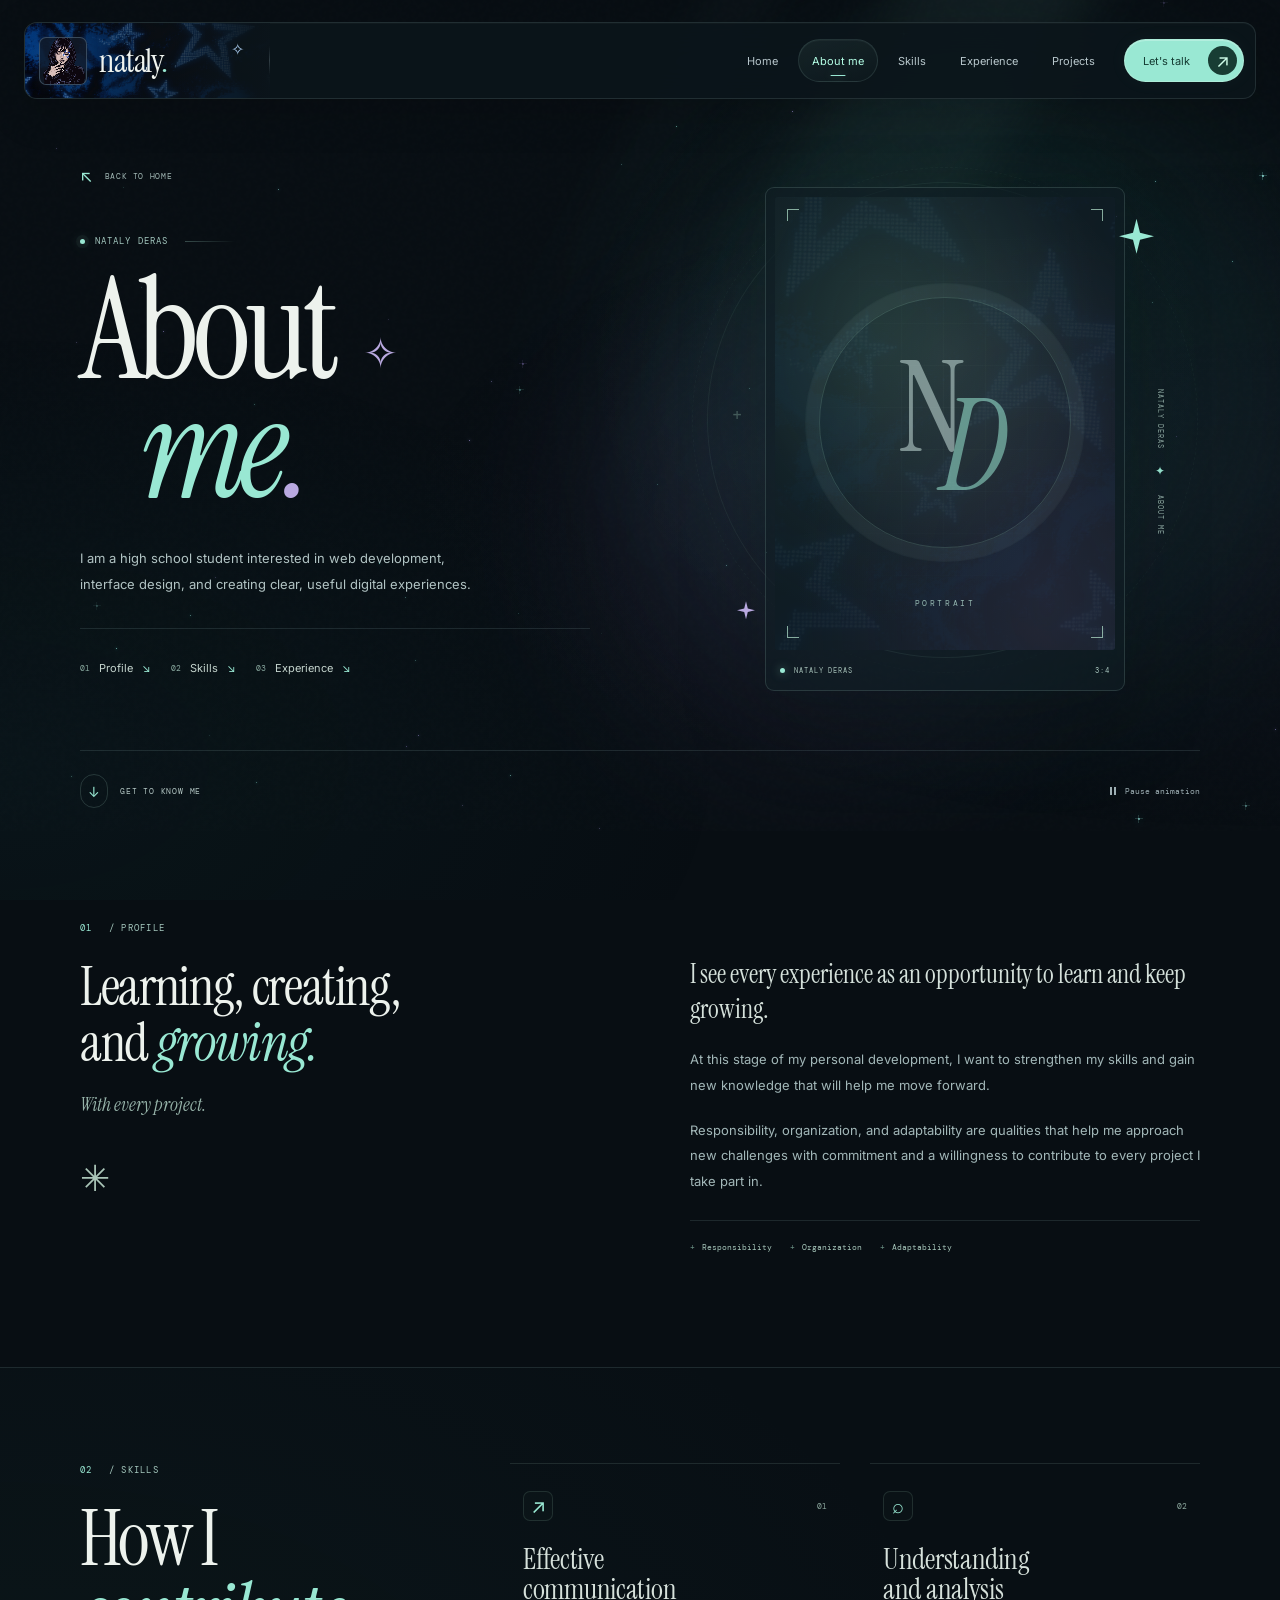
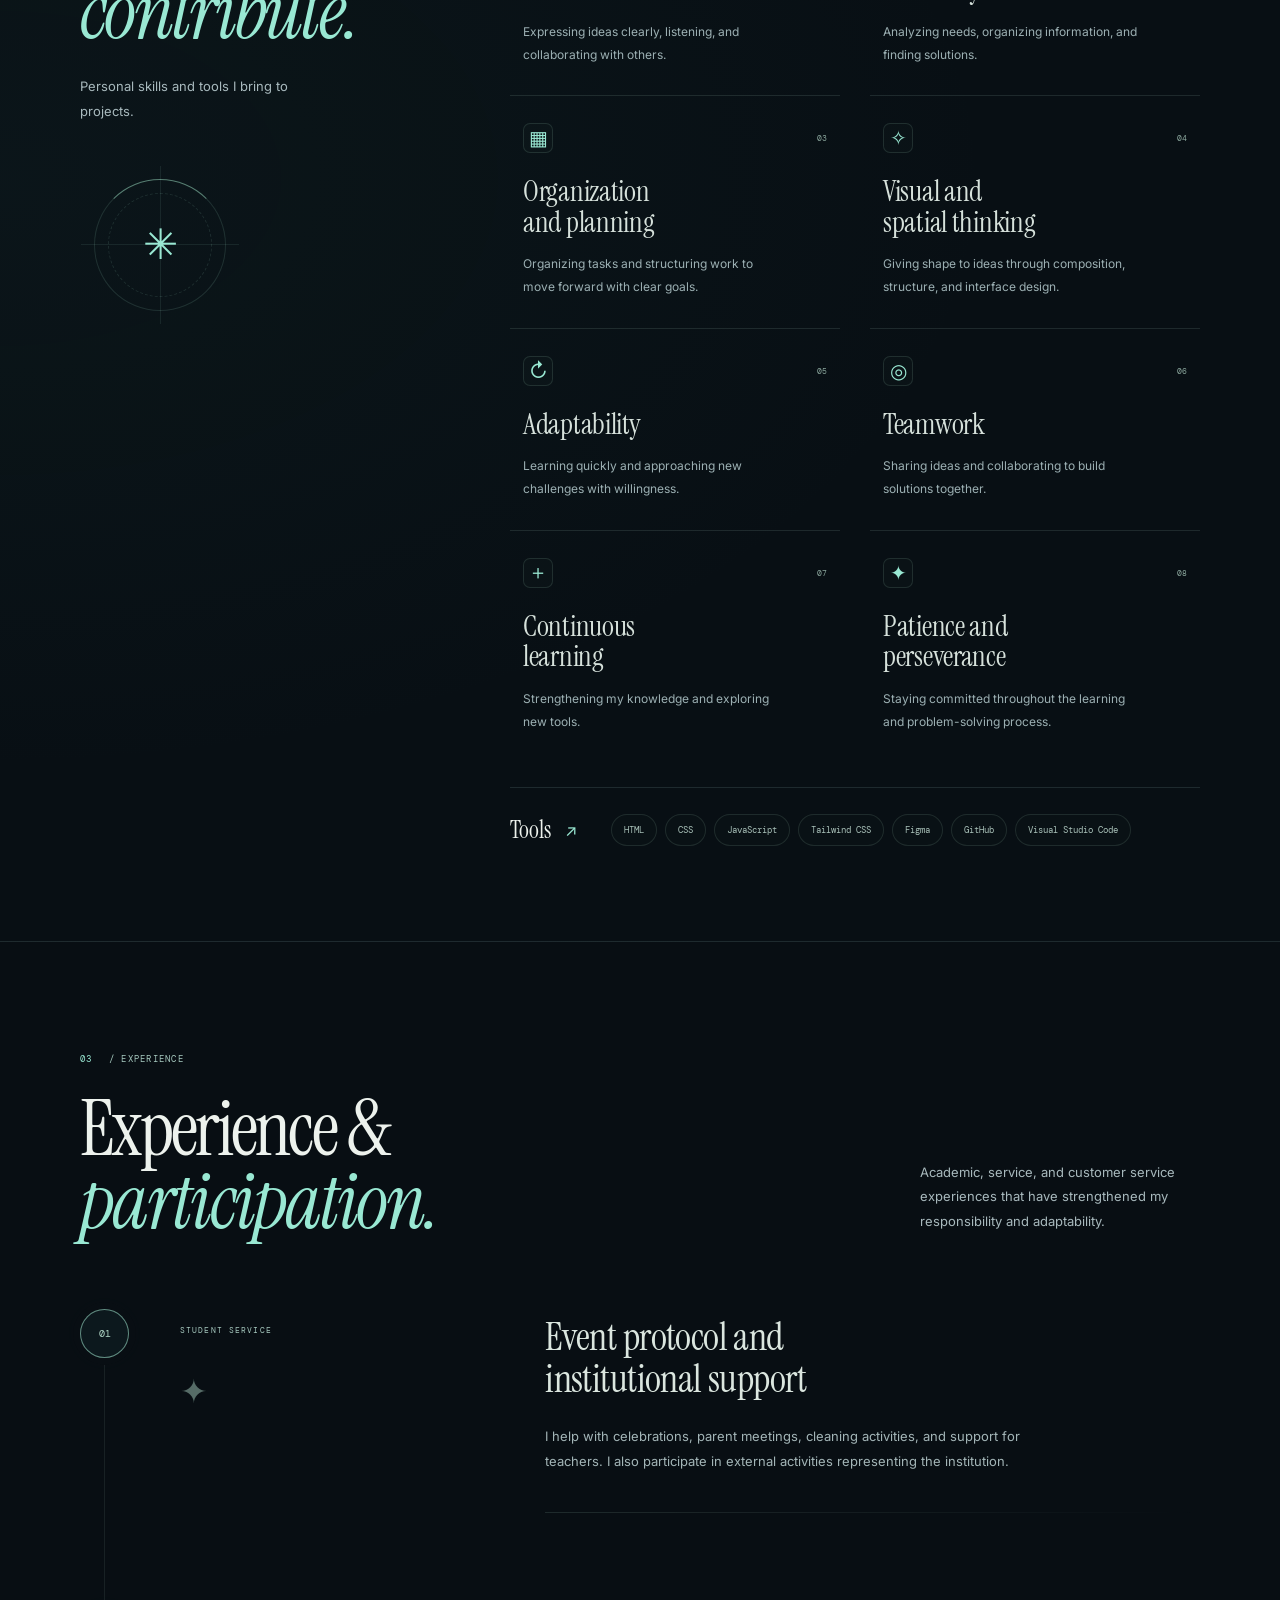
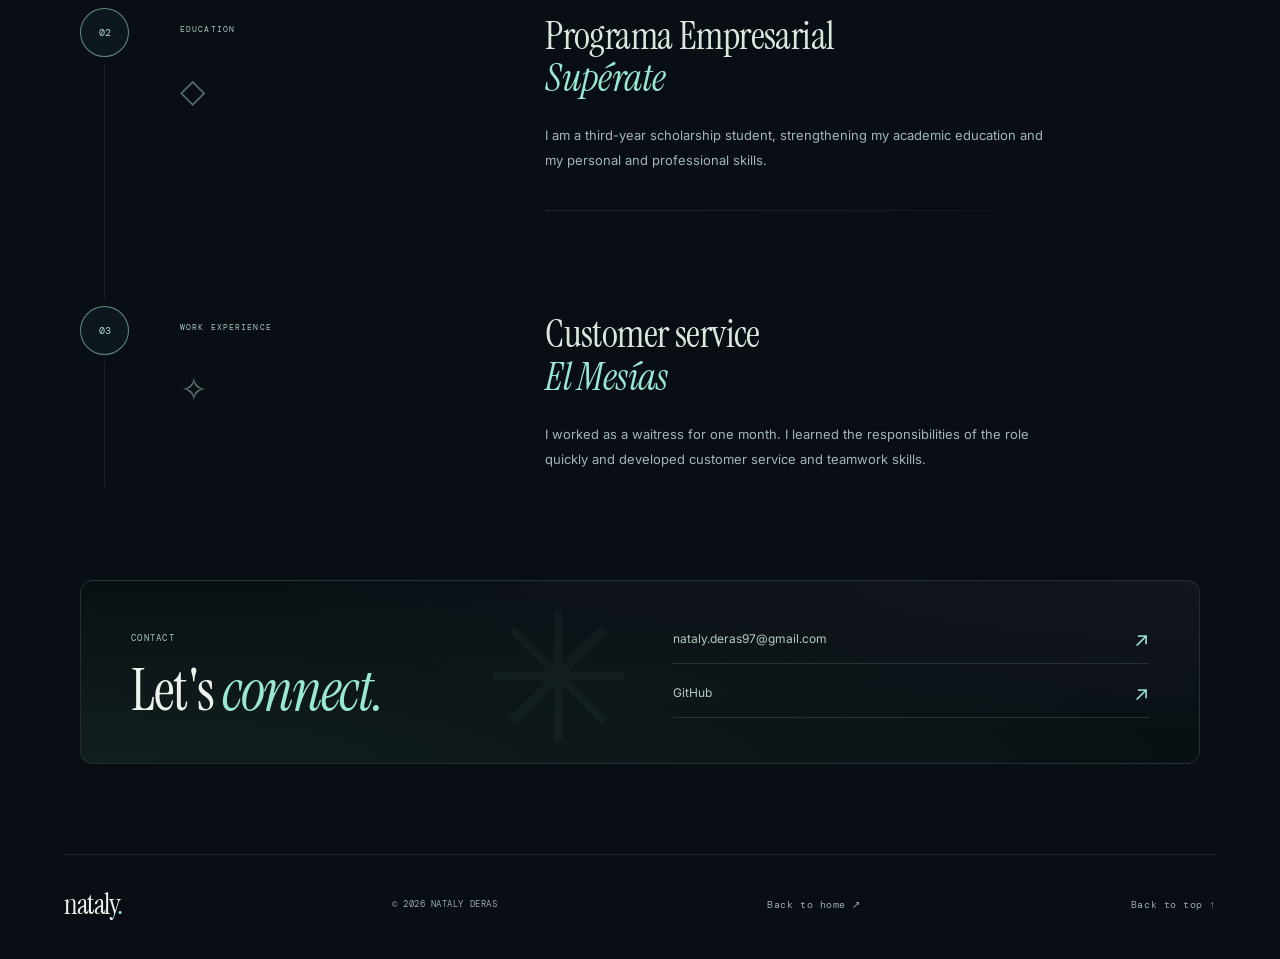
==== about.html @ 721f2214 "Actualizacion" ====
<!DOCTYPE html>
<html lang="en">
<head>
    <meta charset="UTF-8">
    <meta name="viewport" content="width=device-width, initial-scale=1.0">
    <meta name="description" content="About Nataly Deras: a high school student interested in web development and interface design. Personal skills, tools, experience and participation.">
    <meta name="theme-color" content="#080e13">
    <title>About me — Nataly Deras</title>
    <link rel="icon" href="assets/favicon.svg" type="image/svg+xml">
    <link rel="preconnect" href="https://fonts.googleapis.com">
    <link rel="preconnect" href="https://fonts.gstatic.com" crossorigin>
    <link href="https://fonts.googleapis.com/css2?family=DM+Mono:wght@400;500&family=Instrument+Serif:ital@0;1&family=Inter:wght@400;500;600;700&family=Space+Grotesk:wght@400;500;600&display=swap" rel="stylesheet">
    <link rel="stylesheet" href="style.css">
    <link rel="stylesheet" href="styles/home.css">
    <link rel="stylesheet" href="styles/about.css">
    <script src="scripts/main.js" defer></script>
    <script src="scripts/ambient.js" defer></script>
    <script src="scripts/about.js" defer></script>
</head>
<body class="about-page">
    <a class="skip-link" href="#main-content">Skip to content</a>
    <div class="site-background" aria-hidden="true"><div class="background-halo"></div></div>

    <header class="navbar">
        <nav class="nav-inner" aria-label="Main navigation">
            <a href="portafolio_nataly_mejorado.html#home" class="logo" aria-label="Nataly Deras, home">
                <span class="logo-portrait"><img src="assets/navbar.png" alt="" width="52" height="52"></span>
                <span class="logo-type">nataly<span class="logo-period">.</span></span>
                <span class="brand-spark" aria-hidden="true">✧</span>
            </a>
            <button class="menu-toggle" type="button" aria-expanded="false" aria-controls="navigation-links" aria-label="Open menu"><span></span><span></span></button>
            <div class="nav-links" id="navigation-links">
                <a href="portafolio_nataly_mejorado.html#home">Home</a>
                <a href="#about" aria-current="location">About me</a>
                <a href="#skills">Skills</a>
                <a href="#experience">Experience</a>
                <a href="portafolio_nataly_mejorado.html#projects">Projects</a>
                <a href="portafolio_nataly_mejorado.html#contact" class="nav-contact">Let's talk <span aria-hidden="true">↗</span></a>
            </div>
        </nav>
        <span class="nav-progress" aria-hidden="true"></span>
    </header>

    <main id="main-content">
        <section id="about" class="about-opening" aria-labelledby="about-title">
            <div class="hero about-hero">
                <div class="hero-atmosphere" aria-hidden="true">
                    <div class="hero-aura aura-teal"></div><div class="hero-aura aura-violet"></div>
                    <div class="light-beam beam-one"></div><div class="light-beam beam-two"></div>
                    <div class="cursor-light"></div><canvas class="ambient-canvas"></canvas>
                </div>
                <div class="about-hero-layout">
                    <div class="about-intro">
                        <a class="home-return" href="portafolio_nataly_mejorado.html#home"><span aria-hidden="true">↖</span> BACK TO HOME</a>
                        <div class="eyebrow"><span class="status-dot" aria-hidden="true"></span> NATALY DERAS <span class="eyebrow-line" aria-hidden="true"></span></div>
                        <h1 id="about-title" class="about-title">About <em>me<span>.</span></em></h1>
                        <p class="about-lead">I am a high school student interested in web development, interface design, and creating clear, useful digital experiences.</p>
                        <nav class="chapter-links" aria-label="Explore this page">
                            <a href="#profile"><span>01</span> Profile <span aria-hidden="true">↘</span></a>
                            <a href="#skills"><span>02</span> Skills <span aria-hidden="true">↘</span></a>
                            <a href="#experience"><span>03</span> Experience <span aria-hidden="true">↘</span></a>
                        </nav>
                    </div>

                    <div class="portrait-composition">
                        <div class="portrait-orbit-ring" aria-hidden="true"></div>
                        <span class="portrait-spark portrait-spark-one" aria-hidden="true"></span>
                        <span class="portrait-spark portrait-spark-two" aria-hidden="true"></span>
                        <span class="portrait-side-note" aria-hidden="true">NATALY DERAS <span>✦</span> ABOUT ME</span>
                        <figure class="about-photo">
                            <div class="portrait-media">
                                <!-- Replace .portrait-placeholder with an img.about-portrait-photo
                                     when Nataly's own 3:4 portrait is available. -->
                                <div class="portrait-placeholder" role="img" aria-label="Space reserved for a portrait of Nataly, in a 3 by 4 aspect ratio">
                                    <div class="portrait-grid" aria-hidden="true"></div>
                                    <div class="portrait-aureole" aria-hidden="true"></div>
                                    <span class="portrait-monogram" aria-hidden="true">N<em>D</em></span>
                                    <span class="portrait-placeholder-label">PORTRAIT</span>
                                </div>
                                <span class="photo-corner corner-tl" aria-hidden="true"></span><span class="photo-corner corner-tr" aria-hidden="true"></span>
                                <span class="photo-corner corner-bl" aria-hidden="true"></span><span class="photo-corner corner-br" aria-hidden="true"></span>
                            </div>
                            <figcaption><span class="status-dot" aria-hidden="true"></span> NATALY DERAS <span class="photo-ratio">3:4</span></figcaption>
                        </figure>
                        <span class="portrait-small-cross" aria-hidden="true">+</span>
                    </div>
                </div>
                <div class="about-hero-bottom">
                    <a href="#profile" class="scroll-cue"><span class="scroll-icon" aria-hidden="true">↓</span> GET TO KNOW ME</a>
                    <button class="motion-toggle" type="button" aria-pressed="false"><span class="motion-icon" aria-hidden="true"></span><span class="motion-label">Pause animation</span></button>
                </div>
            </div>

            <div class="about-story content-width" id="profile">
                <div class="story-heading" data-reveal>
                    <p class="chapter-label"><span>01</span> / PROFILE</p>
                    <h2>Learning, creating,<br>and <em>growing.</em></h2>
                    <p class="story-subtitle">With every project.</p>
                    <span class="story-star" aria-hidden="true">✳</span>
                </div>
                <div class="story-body" data-reveal>
                    <p class="story-opening">I see every experience as an opportunity to learn and keep growing.</p>
                    <p>At this stage of my personal development, I want to strengthen my skills and gain new knowledge that will help me move forward.</p>
                    <p>Responsibility, organization, and adaptability are qualities that help me approach new challenges with commitment and a willingness to contribute to every project I take part in.</p>
                    <div class="profile-values" aria-label="Personal qualities"><span>Responsibility</span><span>Organization</span><span>Adaptability</span></div>
                </div>
            </div>
        </section>

        <section id="skills" class="about-skills" aria-labelledby="skills-title">
            <div class="skills-layout content-width">
                <div class="skills-heading" data-reveal>
                    <p class="chapter-label"><span>02</span> / SKILLS</p>
                    <h2 id="skills-title" class="chapter-title">How I<br><em>contribute.</em></h2>
                    <p class="chapter-description">Personal skills and tools I bring to projects.</p>
                    <div class="skills-compass" aria-hidden="true"><span></span><i></i><b>✳</b></div>
                </div>
                <div class="skills-ledger">
                    <div class="skills-list">
                        <article class="skill-entry" data-reveal>
                            <div class="skill-entry-top"><span class="skill-symbol" aria-hidden="true">↗</span><span class="skill-index">01</span></div>
                            <h3>Effective<br>communication</h3>
                            <p>Expressing ideas clearly, listening, and collaborating with others.</p>
                        </article>
                        <article class="skill-entry" data-reveal>
                            <div class="skill-entry-top"><span class="skill-symbol" aria-hidden="true">⌕</span><span class="skill-index">02</span></div>
                            <h3>Understanding<br>and analysis</h3>
                            <p>Analyzing needs, organizing information, and finding solutions.</p>
                        </article>
                        <article class="skill-entry" data-reveal>
                            <div class="skill-entry-top"><span class="skill-symbol" aria-hidden="true">▦</span><span class="skill-index">03</span></div>
                            <h3>Organization<br>and planning</h3>
                            <p>Organizing tasks and structuring work to move forward with clear goals.</p>
                        </article>
                        <article class="skill-entry" data-reveal>
                            <div class="skill-entry-top"><span class="skill-symbol" aria-hidden="true">✧</span><span class="skill-index">04</span></div>
                            <h3>Visual and<br>spatial thinking</h3>
                            <p>Giving shape to ideas through composition, structure, and interface design.</p>
                        </article>
                        <article class="skill-entry" data-reveal>
                            <div class="skill-entry-top"><span class="skill-symbol" aria-hidden="true">↻</span><span class="skill-index">05</span></div>
                            <h3>Adaptability</h3>
                            <p>Learning quickly and approaching new challenges with willingness.</p>
                        </article>
                        <article class="skill-entry" data-reveal>
                            <div class="skill-entry-top"><span class="skill-symbol" aria-hidden="true">◎</span><span class="skill-index">06</span></div>
                            <h3>Teamwork</h3>
                            <p>Sharing ideas and collaborating to build solutions together.</p>
                        </article>
                        <article class="skill-entry" data-reveal>
                            <div class="skill-entry-top"><span class="skill-symbol" aria-hidden="true">＋</span><span class="skill-index">07</span></div>
                            <h3>Continuous<br>learning</h3>
                            <p>Strengthening my knowledge and exploring new tools.</p>
                        </article>
                        <article class="skill-entry" data-reveal>
                            <div class="skill-entry-top"><span class="skill-symbol" aria-hidden="true">✦</span><span class="skill-index">08</span></div>
                            <h3>Patience and<br>perseverance</h3>
                            <p>Staying committed throughout the learning and problem-solving process.</p>
                        </article>
                    </div>
                    <div class="about-toolkit" data-reveal>
                        <h3>Tools <span aria-hidden="true">↗</span></h3>
                        <ul aria-label="Tools and technologies"><li>HTML</li><li>CSS</li><li>JavaScript</li><li>Tailwind CSS</li><li>Figma</li><li>GitHub</li><li>Visual Studio Code</li></ul>
                    </div>
                </div>
            </div>
        </section>

        <section id="experience" class="about-experience content-width" aria-labelledby="experience-title">
            <div class="experience-heading" data-reveal>
                <div><p class="chapter-label"><span>03</span> / EXPERIENCE</p><h2 id="experience-title" class="chapter-title">Experience &<br><em>participation.</em></h2></div>
                <p class="chapter-description">Academic, service, and customer service experiences that have strengthened my responsibility and adaptability.</p>
            </div>
            <div class="experience-journey">
                <span class="journey-line" aria-hidden="true"><span></span></span>
                <article class="experience-entry" data-reveal>
                    <span class="experience-node" aria-hidden="true">01</span>
                    <div class="experience-category"><span class="chapter-label">STUDENT SERVICE</span><span class="experience-symbol" aria-hidden="true">✦</span></div>
                    <div class="experience-copy"><h3>Event protocol and<br>institutional support</h3><p>I help with celebrations, parent meetings, cleaning activities, and support for teachers. I also participate in external activities representing the institution.</p></div>
                </article>
                <article class="experience-entry" data-reveal>
                    <span class="experience-node" aria-hidden="true">02</span>
                    <div class="experience-category"><span class="chapter-label">EDUCATION</span><span class="experience-symbol" aria-hidden="true">◇</span></div>
                    <div class="experience-copy"><h3>Programa Empresarial<br><em>Supérate</em></h3><p>I am a third-year scholarship student, strengthening my academic education and my personal and professional skills.</p></div>
                </article>
                <article class="experience-entry" data-reveal>
                    <span class="experience-node" aria-hidden="true">03</span>
                    <div class="experience-category"><span class="chapter-label">WORK EXPERIENCE</span><span class="experience-symbol" aria-hidden="true">✧</span></div>
                    <div class="experience-copy"><h3>Customer service<br><em>El Mesías</em></h3><p>I worked as a waitress for one month. I learned the responsibilities of the role quickly and developed customer service and teamwork skills.</p></div>
                </article>
            </div>
        </section>

        <div class="about-closing content-width" data-reveal>
            <div><span class="chapter-label">CONTACT</span><h2>Let's <em>connect.</em></h2></div>
            <div class="about-closing-links"><a href="mailto:nataly.deras97@gmail.com">nataly.deras97@gmail.com <span aria-hidden="true">↗</span></a><a href="https://github.com/Cnatalyderas" target="_blank" rel="noopener noreferrer">GitHub <span aria-hidden="true">↗</span></a></div>
            <span class="closing-star" aria-hidden="true">✳</span>
        </div>
    </main>

    <footer>
        <a href="portafolio_nataly_mejorado.html#home" class="footer-signature">nataly<span>.</span></a>
        <span>© 2026 NATALY DERAS</span><a href="portafolio_nataly_mejorado.html#home" class="back-to-top">Back to home ↗</a><a href="#about" class="back-to-top">Back to top ↑</a>
    </footer>
</body>
</html>
---- style.css ----
/* Base compartida. El inicio y las secciones tienen sus propias hojas de estilo. */
:root {
    color-scheme: dark;
    --ink: #080e13;
    --surface: #0d161d;
    --text: #edf2ed;
    --muted: #9aa9af;
    --aqua: #99e8d3;
    --aqua-bright: #b4ffe6;
    --lavender: #b9a9e0;
    --line: rgba(178, 214, 213, .13);
    --serif: 'Instrument Serif', Georgia, serif;
    --sans: 'Inter', sans-serif;
    --display: 'Space Grotesk', sans-serif;
    --mono: 'DM Mono', monospace;
    --page-width: 1216px;
    --gutter: clamp(22px, 5vw, 80px);
}

*, *::before, *::after { box-sizing: border-box; }
html { scroll-behavior: smooth; scroll-padding-top: 130px; }
body {
    margin: 0;
    background: var(--ink);
    color: var(--text);
    font-family: var(--sans);
    -webkit-font-smoothing: antialiased;
    overflow-x: clip;
}
h1, h2, h3, h4, p { margin: 0; }
a { color: inherit; text-decoration: none; }
button { font: inherit; color: inherit; }
button, a { -webkit-tap-highlight-color: transparent; }
button { cursor: pointer; }
img, svg { display: block; max-width: 100%; }
button, a, canvas { touch-action: manipulation; }
::selection { color: var(--ink); background: var(--aqua); }
:focus-visible { outline: 2px solid var(--aqua-bright); outline-offset: 6px; }
section[id] { scroll-margin-top: 130px; }

.skip-link {
    position: fixed;
    top: 12px;
    left: 20px;
    z-index: 200;
    padding: 14px 20px;
    color: var(--ink);
    background: var(--aqua);
    border-radius: 8px;
    transform: translateY(-160%);
}
.skip-link:focus { transform: translateY(0); }

/* Un fondo tenue acompaña las secciones sin competir con el contenido. */
.site-background { position: fixed; inset: 0; z-index: -1; overflow: hidden; pointer-events: none; }
.background-halo {
    position: absolute;
    inset: 0;
    background: radial-gradient(ellipse at 100% 55%, #2d214722, transparent 48%),
                radial-gradient(ellipse at 0 85%, #1552521a, transparent 40%);
}
.background-coconut { position: absolute; width: 110px; opacity: .055; }
.coconut-bg-left { left: -28px; top: 48%; rotate: -15deg; }
.coconut-bg-right { right: -22px; bottom: 8%; width: 90px; rotate: 15deg; }

.status-dot { width: 5px; height: 5px; flex: 0 0 5px; border-radius: 50%; background: var(--aqua); box-shadow: 0 0 10px #a4ffdc80; }
.button { display: inline-flex; align-items: center; justify-content: center; gap: 24px; min-height: 52px; font-size: 12px; font-weight: 500; }
.button-primary {
    padding: 6px 6px 6px 23px;
    border: 1px solid #a4f4d7;
    border-radius: 7px;
    background: var(--aqua);
    color: #102a29;
    box-shadow: 0 0 28px #79edc50c;
    transition: background .25s, box-shadow .25s;
}
.button-primary:hover { background: #c0f8e7; box-shadow: 0 0 32px #79edc528; }
.button-arrow { width: 37px; height: 37px; display: grid; place-items: center; background: #143d3420; border-radius: 3px; font-size: 22px; transition: background .25s; }
.button-primary:hover .button-arrow { background: #143d3430; }
.button-text { gap: 16px; color: #d3deda; padding: 0 8px; }
.button-text span { font-size: 20px; color: var(--aqua); }
.button-text:hover { color: var(--aqua-bright); }

.reveal { opacity: 0; transition: opacity .65s ease; }
.reveal.is-visible { opacity: 1; }
html[data-motion="paused"] .reveal { opacity: 1; }
html[data-motion="paused"] .hero-content,
html[data-motion="paused"] .hero-visual { animation: none; }
html[data-motion="paused"] *,
html[data-motion="paused"] *::before,
html[data-motion="paused"] *::after { animation-play-state: paused !important; }
html[data-motion="paused"] { scroll-behavior: auto; }

footer {
    width: min(var(--page-width), calc(100% - var(--gutter) * 2));
    margin: 0 auto;
    padding: 30px 0 36px;
    display: flex;
    align-items: center;
    justify-content: space-between;
    gap: 24px;
    border-top: 1px solid var(--line);
    color: var(--muted);
    font: 9px var(--mono);
    letter-spacing: .06em;
}
.footer-signature { color: var(--text); font: 29px var(--serif); letter-spacing: -.05em; }
.footer-signature span { color: var(--aqua); }
.back-to-top { font-size: 10px; padding: 10px 0; }
.back-to-top:hover { color: var(--aqua); }

@media (max-width: 640px) {
    html { scroll-padding-top: 104px; }
    section[id] { scroll-margin-top: 104px; }
    footer { display: grid; grid-template-columns: 1fr 1fr; gap: 18px; }
    footer > :nth-child(even) { text-align: right; }
    footer > span { font-size: 8px; }
}
@media (prefers-reduced-motion: reduce) {
    html { scroll-behavior: auto; }
    .reveal { opacity: 1; }
    *, *::before, *::after { transition-duration: .01ms !important; }
}
---- styles/home.css ----
/* 01. Navbar: la textura se concentra detrás del retrato y la firma. */
.navbar {
    position: fixed;
    top: 22px;
    left: 50%;
    z-index: 100;
    width: min(1280px, calc(100% - 48px));
    transform: translate3d(-50%, 0, 0);
    transform-origin: 50% 0;
    border: 1px solid #b7d9d521;
    border-radius: 13px;
    background: #0c151be8;
    box-shadow: 0 12px 45px #00000028, inset 0 1px 0 #ffffff06;
    backdrop-filter: blur(22px);
    -webkit-backdrop-filter: blur(22px);
    transition: transform .62s cubic-bezier(.22, 1, .36, 1),
                opacity .35s ease, filter .45s ease,
                background .3s, box-shadow .3s;
}
.navbar.is-hidden {
    transform: translate3d(-50%, calc(-100% - 40px), 0) scale(.985);
    opacity: 0;
    filter: blur(4px);
    pointer-events: none;
    transition-timing-function: cubic-bezier(.4, 0, .2, 1), ease, ease, ease, ease;
    transition-duration: .42s, .28s, .35s, .3s, .3s;
}
html[data-motion="paused"] .navbar { transition-duration: .01ms; }
.navbar.is-scrolled { background: #0b141cf5; box-shadow: 0 12px 45px #00000050; }
.nav-inner { display: flex; align-items: center; justify-content: space-between; min-height: 75px; padding: 8px 11px 8px 0; }
.logo {
    position: relative;
    isolation: isolate;
    align-self: stretch;
    display: flex;
    align-items: center;
    flex: 0 0 245px;
    gap: 12px;
    padding: 0 26px 0 14px;
    border-radius: 10px 0 0 10px;
}
.logo::before {
    content: '';
    position: absolute;
    z-index: -1;
    inset: -8px 0;
    border-radius: 12px 0 0 12px;
    background: linear-gradient(90deg, #0d183429, #0c151bfa 99%), url('../assets/background.png') 32% 45% / 340px auto;
    opacity: .8;
}
.logo::after { content: ''; position: absolute; right: 0; height: 29px; width: 1px; background: linear-gradient(transparent, #c8e6f033, transparent); }
.logo-portrait { width: 48px; height: 48px; flex: 0 0 48px; overflow: hidden; border: 1px solid #aacfea45; border-radius: 7px; background: #121c2ac7; box-shadow: 0 0 14px #5b9fff18; }
.logo-portrait img { width: 100%; height: 100%; object-fit: cover; object-position: 50% 16%; transform: scale(1.24); transform-origin: 50% 18%; image-rendering: pixelated; }
.logo-type { color: #f0f4ef; font: 33px/.84 var(--serif); letter-spacing: -.035em; }
.logo-period { color: var(--aqua); }
.brand-spark { margin-left: auto; align-self: flex-start; padding-top: 8px; color: #a8c9ed; font-size: 16px; }
.nav-links { display: flex; align-items: center; gap: 6px; padding-left: 18px; }
.nav-links > a {
    position: relative;
    display: flex;
    align-items: center;
    justify-content: center;
    min-height: 43px;
    padding: 0 13px;
    border: 1px solid transparent;
    border-radius: 999px;
    color: #b8c7cc;
    font-size: 11px;
    white-space: nowrap;
    transition: color .25s, background .3s, border-color .3s, box-shadow .3s;
}
.nav-links > a::after {
    content: '';
    position: absolute;
    bottom: 5px;
    left: 50%;
    width: 15px;
    height: 1px;
    border-radius: 2px;
    background: var(--aqua);
    box-shadow: 0 0 8px #b4ffe65c;
    opacity: 0;
    transform: translate(-50%, 2px) scaleX(.4);
    transition: opacity .25s, transform .35s cubic-bezier(.22, 1, .36, 1);
}
.nav-links > a:hover, .nav-links > a:focus-visible { color: var(--aqua-bright); background: #b6e7d908; border-color: #b6e7d914; }
.nav-links > a[aria-current]:not(.nav-contact) { color: var(--aqua-bright); background: linear-gradient(160deg, #b4ffe612, #b4ffe603); border-color: #b6e7d91f; box-shadow: inset 0 1px 0 #d9fff309; }
.nav-links > a[aria-current]::after { opacity: 1; transform: translate(-50%, 0) scaleX(1); }
.nav-links > .nav-contact { gap: 18px; margin-left: 9px; padding: 5px 6px 5px 18px; border-color: #c2f4df80; color: #153c33; background: var(--aqua); box-shadow: inset 0 1px 0 #ffffff40, 0 0 20px #99e8d30a; }
.nav-contact span { display: grid; place-items: center; width: 29px; height: 29px; border-radius: 50%; color: #d0ffea; background: #183d34; font-size: 18px; transition: transform .35s cubic-bezier(.22, 1, .36, 1), background .25s; }
.nav-links > .nav-contact:hover, .nav-links > .nav-contact:focus-visible { color: #153c33; background: #b8f4df; border-color: #d0ffeccc; box-shadow: inset 0 1px 0 #ffffff60, 0 0 24px #99e8d31a; }
.nav-contact:hover span { transform: rotate(45deg); background: #245548; }
.nav-links > .nav-contact::after { display: none; }
.nav-progress { position: absolute; left: 12px; right: 12px; bottom: -1px; height: 1px; background: linear-gradient(90deg, #519e98, var(--aqua), #9b96d8); box-shadow: 0 0 10px #9de9d533; transform: scaleX(var(--scroll-progress, 0)); transform-origin: left; }
.menu-toggle { display: none; }

/* 02. Atmósfera: haces de luz, iluminación interactiva y partículas. */
.hero { position: relative; isolation: isolate; min-height: 825px; padding: 170px var(--gutter) 0; overflow: clip; }
.hero-atmosphere { position: absolute; z-index: -1; inset: 0; overflow: hidden; pointer-events: none; }
.hero-atmosphere::after { content: ''; position: absolute; inset: 0; background-image: url("data:image/svg+xml,%3Csvg viewBox='0 0 180 180' xmlns='http://www.w3.org/2000/svg'%3E%3Cfilter id='n'%3E%3CfeTurbulence type='fractalNoise' baseFrequency='.95' numOctaves='3' stitchTiles='stitch'/%3E%3C/filter%3E%3Cpath fill='%23fff' opacity='.28' filter='url(%23n)' d='M0 0h180v180H0z'/%3E%3C/svg%3E"); opacity: .055; }
.hero-aura { position: absolute; border-radius: 50%; filter: blur(80px); animation: aura-breathe 12s ease-in-out infinite alternate; }
.aura-teal { width: 650px; height: 640px; top: 70px; right: -30px; background: #1e655d; opacity: .16; }
.aura-violet { width: 470px; height: 480px; top: 280px; right: 17%; background: #63528b; opacity: .12; animation-delay: -6s; }
.light-beam { position: absolute; top: -250px; width: 165px; height: 1000px; transform-origin: top; filter: blur(24px); background: linear-gradient(180deg, #a2f9e017, #71d0db03 75%, transparent); rotate: 32deg; animation: beam-drift 17s ease-in-out infinite alternate; }
.beam-one { right: 4%; }
.beam-two { right: 28%; width: 55px; opacity: .45; animation-delay: -8s; }
.cursor-light { position: absolute; inset: 0; background: radial-gradient(400px circle at var(--pointer-x, 70%) var(--pointer-y, 42%), #86f3cc08, transparent 80%); }
.ambient-canvas { position: absolute; inset: 0; width: 100%; height: 100%; }

/* 03. Composición editorial y una ventana al universo de Nataly. */
.hero-container { position: relative; display: grid; grid-template-columns: 1.1fr 1fr; align-items: center; gap: 60px; width: min(var(--page-width), 100%); margin: 0 auto; }
.hero-content { position: relative; z-index: 2; min-width: 0; padding: 6px 0 35px; animation: content-arrive .9s ease both; }
.eyebrow { display: flex; align-items: center; gap: 10px; color: #a2c6bd; font: 9px/1.6 var(--mono); letter-spacing: .12em; }
.eyebrow .status-dot { box-shadow: 0 0 0 4px #a0e6cd0b, 0 0 12px #a4ffdc60; animation: dot-breathe 3s ease-in-out infinite; }
.eyebrow-line { width: 51px; height: 1px; margin-left: 7px; background: linear-gradient(90deg, #9ed1c450, transparent); }
.hero-greeting { margin: 34px 0 3px 4px; color: #b7c4c8; font: 20px var(--serif); }
.hero-title { position: relative; width: fit-content; font: 400 clamp(92px, 10.25vw, 148px)/.87 var(--serif); letter-spacing: -.045em; }
.hero-first-name { display: block; }
.hero-last-name { display: block; padding: 0 .08em .08em .26em; color: var(--aqua); font-style: italic; }
.name-period { color: var(--lavender); }
.hero-title::after { content: '✧'; position: absolute; top: 26%; right: -68px; color: var(--aqua); font: 51px var(--serif); text-shadow: 0 0 25px #94f2d32c; animation: title-spark 7s ease-in-out infinite; }
.hero-intro { display: flex; align-items: flex-start; gap: 17px; max-width: 445px; margin: 27px 0 25px; }
.intro-marker { margin-top: 4px; color: #a1b9b4; font-size: 19px; }
.hero-description { color: #a9b8bd; font-size: 13px; line-height: 1.9; text-wrap: pretty; }
.hero-actions { display: flex; flex-wrap: wrap; align-items: center; gap: 21px; }

.hero-visual { position: relative; min-width: 0; width: 100%; height: 525px; animation: visual-arrive 1.25s ease both; }
.visual-kicker { position: absolute; top: -1px; left: 47px; display: flex; align-items: center; gap: 11px; color: #9bb8af; font: 8px var(--mono); letter-spacing: .13em; white-space: nowrap; }
.visual-kicker > span { font-size: 13px; color: var(--aqua); }
.portrait-portal { position: absolute; width: 342px; height: 405px; top: 41px; left: 90px; isolation: isolate; overflow: hidden; border-radius: 170px 170px 10px 10px; border: 1px solid #b9f2dd4a; background: linear-gradient(150deg, #173f3b, #10252f 53%, #242136); box-shadow: 0 0 0 8px #95e6ca03, 0 0 0 9px #95e6ca0b, 0 0 100px #4bd7bc09, inset 0 0 60px #020f1b; }
.portrait-portal::after { content: ''; position: absolute; z-index: 2; inset: 0; background: linear-gradient(180deg, transparent 65%, #0a141d 98%); pointer-events: none; }
.portal-texture { position: absolute; z-index: -2; inset: 0; background: url('../assets/background.png') 55% 25% / auto 100%; mix-blend-mode: screen; opacity: .13; }
.portal-halo { position: absolute; z-index: -1; top: 45px; left: 45px; right: 45px; height: 260px; border: 1px solid #a0eac839; border-radius: 50%; background: radial-gradient(ellipse, #94dfbe22, transparent 70%); box-shadow: 0 0 32px #9bedc411, inset 0 0 32px #9bedc411; }
.hero-portrait { position: absolute; z-index: 1; bottom: 1px; left: 50%; width: 393px; height: 393px; max-width: none; object-fit: contain; transform: translateX(-50%); image-rendering: pixelated; filter: drop-shadow(0 0 18px #7adbc91c); }
.portal-cross { position: absolute; z-index: 3; color: #a5dbcba3; font: 16px var(--mono); }
.cross-one { top: 145px; left: 18px; }
.cross-two { top: 207px; right: 17px; }
.portrait-caption { position: absolute; z-index: 3; bottom: 19px; left: 23px; right: 23px; display: flex; align-items: center; gap: 9px; color: #bbd1cc; font: 7px var(--mono); letter-spacing: .1em; }
.portrait-caption > span:last-child { margin-left: auto; color: var(--aqua); font-size: 20px; }
.portrait-caption .status-dot { width: 4px; height: 4px; flex-basis: 4px; }
.portrait-orbit { position: absolute; pointer-events: none; border: 1px solid #a2d9cc13; border-radius: 50%; }
.orbit-outer { width: 490px; height: 490px; top: 13px; left: 7px; rotate: -25deg; border-left-color: #a2d9cc30; border-bottom-color: transparent; }
.orbit-inner { width: 475px; height: 220px; top: 148px; left: -7px; rotate: -39deg; border-color: #9dcfcb15; }
.orbit-spark { position: absolute; z-index: 5; width: 32px; height: 32px; background: var(--aqua-bright); clip-path: polygon(50% 0, 59% 39%, 100% 50%, 59% 60%, 50% 100%, 40% 60%, 0 50%, 40% 40%); animation: star-breathe 5s ease-in-out infinite; }
.spark-one { top: 75px; right: 24px; width: 44px; height: 44px; rotate: 12deg; }
.spark-two { bottom: 67px; left: 8px; width: 16px; height: 16px; background: var(--lavender); animation-delay: -2.5s; }
.tiny-star { position: absolute; top: 105px; left: 15px; font: 22px var(--serif); color: #c5b5f0; }
.living-jellyfish { position: absolute; z-index: 5; width: 190px; height: 265px; left: -28px; top: 238px; pointer-events: none; animation: jellyfish-drift 6s ease-in-out infinite; }
.jellyfish-canvas { position: relative; display: block; width: 100%; height: 100%; image-rendering: pixelated; filter: drop-shadow(0 0 5px #6cfbdb32) drop-shadow(0 0 22px #57d8c81a); }
.jellyfish-halo { position: absolute; top: 18px; left: 15px; right: 15px; height: 120px; border-radius: 50%; background: #5df6d5; opacity: .1; filter: blur(35px); animation: jelly-halo 3s ease-in-out infinite; }
.jellyfish-note { position: absolute; z-index: 6; top: 465px; left: 182px; color: #bdcfc8; font: 16px/1.2 var(--serif); }
.jellyfish-note em { color: #89a49f; }
.note-line { position: absolute; right: calc(100% + 13px); top: 10px; width: 32px; height: 1px; background: #8baca152; rotate: -15deg; }
.visual-edition { position: absolute; right: -32px; top: 265px; display: flex; align-items: center; gap: 14px; color: #a4b6ba; font: 8px var(--mono); letter-spacing: .16em; writing-mode: vertical-rl; }
.visual-edition > span { color: #a1d6c5; font-size: 11px; }

/* 04. El pie del inicio conecta la composición con el resto del portafolio. */
.hero-bottom { display: flex; align-items: center; justify-content: space-between; gap: 20px; width: min(var(--page-width), 100%); margin: 44px auto 0; padding: 25px 0; border-top: 1px solid var(--line); }
.scroll-cue { display: flex; align-items: center; gap: 12px; color: #b4c7c4; font: 8px var(--mono); letter-spacing: .1em; }
.scroll-icon { display: grid; place-items: center; width: 28px; height: 34px; border: 1px solid #a1cdbd30; border-radius: 20px; color: var(--aqua); font: 14px var(--sans); }
.scroll-cue:hover .scroll-icon { background: #99e8d30d; }
.hero-manifesto { color: #b0c2bc; font: 18px var(--serif); }
.hero-manifesto em { color: #8ca6a0; }
.motion-toggle { display: flex; align-items: center; justify-content: center; gap: 9px; padding: 10px 0 10px 10px; border: 0; background: transparent; color: #a0b1b6; font: 8px var(--mono); }
.motion-toggle:hover { color: var(--aqua-bright); }
.motion-icon { width: 6px; height: 8px; border-left: 2px solid currentColor; border-right: 2px solid currentColor; }
.motion-toggle[aria-pressed="true"] .motion-icon { width: 0; height: 0; border: 4px solid transparent; border-left: 6px solid currentColor; border-right: 0; }
.marquee {
    position: relative;
    overflow: hidden;
    padding: 24px 0;
    border-block: 1px solid #a1d8c41c;
    background: radial-gradient(ellipse at 50% 0, #9feacb0c, transparent 70%), #9bd7c402;
}
.marquee::before, .marquee::after {
    content: '';
    position: absolute;
    z-index: 1;
    top: 0;
    bottom: 0;
    width: clamp(32px, 9vw, 160px);
    pointer-events: none;
}
.marquee::before { left: 0; background: linear-gradient(90deg, var(--ink), transparent); }
.marquee::after { right: 0; background: linear-gradient(-90deg, var(--ink), transparent); }
.marquee-track { display: flex; width: max-content; animation: marquee-flow 38s linear infinite; }
.marquee-item {
    display: flex;
    align-items: center;
    justify-content: space-around;
    flex: 0 0 auto;
    min-width: 100vw;
    gap: clamp(28px, 3vw, 56px);
    padding-inline: clamp(14px, 1.5vw, 28px);
    color: #95b5aa;
    font: 10px var(--mono);
    letter-spacing: .14em;
    white-space: nowrap;
}
.marquee-accent { color: #c5ecdd; text-shadow: 0 0 20px #b4ffe61a; }
.marquee-item b { display: block; color: var(--aqua); font: 21px/1 var(--serif); text-shadow: 0 0 14px #99e8d326; animation: marquee-star-turn 18s linear infinite; }
.marquee-item b:nth-of-type(even) { color: var(--lavender); animation-direction: reverse; }

/* Se animan transformaciones y opacidad; la medusa conserva su cuadrícula. */
@keyframes content-arrive { from { opacity: 0; transform: translateY(16px); } to { opacity: 1; transform: translateY(0); } }
@keyframes visual-arrive { from { opacity: 0; transform: translateY(20px); } to { opacity: 1; transform: translateY(0); } }
@keyframes aura-breathe { to { transform: translate3d(-35px, 20px, 0); opacity: .22; } }
@keyframes beam-drift { to { rotate: 39deg; opacity: .5; } }
@keyframes dot-breathe { 50% { opacity: .5; } }
@keyframes title-spark { 50% { opacity: .65; transform: rotate(12deg); } }
@keyframes star-breathe { 50% { opacity: .55; scale: .8; } }
@keyframes jellyfish-drift { 0%, 100% { transform: translateY(0); } 50% { transform: translateY(-16px); } }
@keyframes jelly-halo { 50% { opacity: .17; scale: 1.1; } }
@keyframes marquee-flow { to { transform: translateX(-50%); } }
@keyframes marquee-star-turn { to { transform: rotate(360deg); } }

@media (min-width: 1600px) {
    .hero { min-height: 900px; padding-top: 200px; }
    .hero-bottom { margin-top: 68px; }
}
@media (max-width: 1200px) {
    .logo { flex-basis: 214px; padding-right: 18px; }
    .nav-links { gap: 4px; padding-left: 12px; }
    .nav-links > a { font-size: 10px; }
    .nav-links > .nav-contact { gap: 12px; margin-left: 5px; }
    .hero-container { gap: 35px; }
    .hero-visual { scale: .9; transform-origin: center; }
    .hero-title { font-size: clamp(92px, 10.7vw, 133px); }
    .hero-title::after { right: -48px; font-size: 40px; }
    .hero-actions { gap: 12px; }
    .hero-visual { margin-left: -18px; }
}
@media (max-width: 1060px) {
    .navbar { width: calc(100% - 40px); top: 18px; }
    .nav-inner { flex-wrap: wrap; min-height: 70px; }
    .logo { min-height: 53px; flex-basis: 245px; }
    .menu-toggle { display: flex; flex-direction: column; align-items: center; justify-content: center; gap: 6px; width: 44px; height: 44px; padding: 10px; border: 1px solid var(--line); border-radius: 7px; background: #b2e8d604; }
    .menu-toggle span { width: 19px; height: 1px; background: var(--aqua); transition: transform .25s; }
    .menu-open .menu-toggle span:first-child { transform: translateY(3.5px) rotate(45deg); }
    .menu-open .menu-toggle span:last-child { transform: translateY(-3.5px) rotate(-45deg); }
    .nav-links { width: 100%; flex-wrap: wrap; padding: 18px 10px 8px; gap: 8px; }
    .js .nav-links { display: none; }
    .js .menu-open .nav-links { display: flex; }
    .nav-links > a { font-size: 12px; padding: 0 15px; }
    .nav-links > .nav-contact { margin-left: auto; }
    .hero { padding-top: 156px; min-height: 790px; }
    .hero-container { grid-template-columns: 1fr 1fr; gap: 20px; }
    .hero-content { padding-bottom: 0; }
    .hero-title { font-size: clamp(90px, 11.6vw, 116px); }
    .hero-description { font-size: 12px; }
    .hero-intro { gap: 12px; }
    .hero-visual { scale: .81; margin-left: -17px; }
    .portrait-portal { left: 64px; }
    .orbit-outer { left: -20px; }
    .orbit-inner { left: -34px; }
    .visual-kicker { left: 22px; }
    .visual-edition { right: -18px; }
    .spark-one { right: -17px; }
    .living-jellyfish { left: -52px; }
    .jellyfish-note { left: 153px; }
    .hero-bottom { margin-top: 25px; }
    .eyebrow { font-size: 8px; letter-spacing: .07em; }
    .eyebrow-line { display: none; }
    .hero-actions { gap: 9px; }
    .hero-actions .button { font-size: 11px; }
    .hero-actions .button-primary { padding-left: 16px; gap: 16px; }
}
@media (max-width: 760px) {
    .hero { min-height: 0; padding-top: 145px; }
    .hero-container { grid-template-columns: 1fr; gap: 0; }
    .hero-content { width: min(480px, 100%); margin: auto; text-align: center; }
    .eyebrow { justify-content: center; font-size: 8px; }
    .hero-greeting { margin-top: 28px; }
    .hero-title { margin: 0 auto; font-size: clamp(108px, 20vw, 146px); }
    .hero-title::after { right: -40px; top: 32%; font-size: 36px; }
    .hero-last-name { padding-left: .04em; }
    .hero-intro { max-width: 385px; margin: 25px auto 22px; gap: 0; }
    .intro-marker { display: none; }
    .hero-description { font-size: 12px; line-height: 1.85; }
    .hero-actions { justify-content: center; }
    .hero-actions { gap: 18px; }
    .hero-visual { width: 480px; max-width: 100%; margin: 40px auto 0; height: 525px; scale: .95; transform-origin: center top; }
    .portrait-portal { left: 90px; }
    .orbit-outer { left: 7px; }
    .orbit-inner { left: -7px; }
    .visual-kicker { left: 47px; }
    .visual-edition { right: -4px; }
    .spark-one { right: 12px; }
    .living-jellyfish { left: -20px; }
    .jellyfish-note { left: 180px; }
    .hero-bottom { margin-top: -5px; padding: 22px 0; }
    .hero-manifesto { display: none; }
    .aura-teal { top: 470px; right: -150px; }
    .aura-violet { top: 750px; right: 30%; }
    .light-beam { height: 1600px; right: -35%; }
}
@media (max-width: 540px) {
    .navbar { top: 12px; width: calc(100% - 28px); border-radius: 10px; }
    .nav-inner { min-height: 65px; padding: 7px 9px 7px 0; }
    .logo { flex-basis: 213px; min-height: 49px; padding-left: 10px; gap: 11px; }
    .logo::before { inset: -7px 0; border-radius: 9px 0 0 9px; }
    .logo::after { display: none; }
    .logo-portrait { width: 43px; height: 43px; flex-basis: 43px; }
    .logo-type { font-size: 30px; }
    .brand-spark { padding-top: 5px; }
    .menu-toggle { width: 40px; height: 40px; }
    .nav-links { display: grid; grid-template-columns: 1fr 1fr; padding: 16px 9px 10px; gap: 8px; }
    .js .menu-open .nav-links { display: grid; }
    .nav-links > a { justify-content: flex-start; min-height: 45px; padding-inline: 14px; border-color: #c1dfd010; background: #c1dfd003; font-size: 11px; }
    .nav-links > a::after { left: 21px; bottom: 7px; width: 10px; }
    .nav-links > .nav-contact { margin: 0; min-height: 45px; justify-content: space-between; padding: 5px 6px 5px 14px; background: var(--aqua); border-color: #c2f4df80; }
    .hero { padding-top: 122px; }
    .hero-title { font-size: clamp(94px, 26vw, 130px); }
    .hero-title::after { right: -32px; font-size: 30px; }
    .hero-description { font-size: 12px; }
    .hero-greeting { font-size: 18px; }
    .hero-intro { max-width: 330px; }
    .hero-actions { gap: 10px; }
    .hero-actions .button { font-size: 10px; }
    .hero-actions .button-primary { padding-left: 14px; gap: 12px; min-height: 49px; }
    .hero-actions .button-text { gap: 8px; }
    .button-arrow { width: 34px; height: 34px; }
    .hero-visual { margin-top: 33px; height: 440px; scale: 1; width: 340px; }
    .portrait-portal { width: 258px; height: 320px; left: 64px; top: 37px; border-radius: 140px 140px 8px 8px; }
    .hero-portrait { width: 309px; height: 309px; }
    .portal-halo { top: 35px; left: 28px; right: 28px; height: 220px; }
    .portrait-caption { left: 15px; right: 15px; bottom: 15px; font-size: 5.5px; }
    .portrait-caption > span:last-child { font-size: 17px; }
    .portal-cross { font-size: 13px; }
    .cross-one { left: 12px; top: 120px; }
    .cross-two { right: 10px; top: 168px; }
    .visual-kicker { top: 0; left: 30px; font-size: 6px; gap: 8px; }
    .orbit-outer { width: 350px; height: 360px; top: 23px; left: -10px; }
    .orbit-inner { width: 350px; height: 170px; top: 128px; left: -10px; }
    .living-jellyfish { width: 153px; height: 213px; top: 212px; left: -14px; }
    .jellyfish-note { top: 381px; left: 155px; font-size: 13px; }
    .note-line { width: 22px; }
    .spark-one { width: 29px; height: 29px; right: -1px; top: 70px; }
    .spark-two { left: 2px; bottom: 51px; width: 12px; height: 12px; }
    .tiny-star { left: 8px; top: 100px; font-size: 17px; }
    .visual-edition { right: -13px; top: 190px; font-size: 6px; gap: 10px; }
    .hero-bottom { margin-top: 0; }
    .scroll-cue, .motion-toggle { font-size: 6px; }
    .scroll-cue { gap: 8px; letter-spacing: .06em; }
    .motion-toggle { gap: 7px; }
    .marquee { padding: 20px 0; }
    .marquee-item { font-size: 9px; gap: 27px; padding-inline: 13.5px; }
    .marquee-item b { font-size: 18px; }
}
@media (max-width: 359px) {
    .logo { flex-basis: 190px; }
    .hero-title { font-size: 94px; }
    .hero-actions { gap: 5px; }
    .hero-actions .button { font-size: 9px; }
    .hero-visual { left: 50%; max-width: none; width: 340px; margin-left: -170px; scale: .86; height: 385px; }
    .hero-bottom { gap: 10px; }
}
@media (prefers-reduced-motion: reduce) {
    .hero-content, .hero-visual { animation: none; }
    .marquee-track, .marquee-item b { animation: none; }
}
---- styles/about.css ----
/* About me shares the homepage palette, typography and navigation. */
.content-width { width: min(1120px, calc(100% - var(--gutter) * 2)); margin-inline: auto; }
.about-page { --about-ease: cubic-bezier(.22, 1, .36, 1); }
.about-page .chapter-label { color: #a6c9bf; font: 9px/1.7 var(--mono); letter-spacing: .14em; }
.chapter-label > span { color: var(--aqua); margin-right: 10px; }
.chapter-title { font: 400 clamp(54px, 6vw, 82px)/.95 var(--serif); letter-spacing: -.035em; }
.chapter-title em { color: var(--aqua); font-weight: 400; }
.chapter-description { max-width: 330px; color: #a8b9bd; font-size: 13px; line-height: 1.9; }

/* Opening: typography and a genuine empty space for Nataly's own portrait. */
.about-page .about-hero { min-height: 0; padding: 158px var(--gutter) 0; }
.about-hero-layout { display: grid; grid-template-columns: 1fr 1fr; align-items: center; gap: 100px; max-width: 1120px; margin-inline: auto; }
.about-intro { min-width: 0; padding-bottom: 10px; }
.home-return { display: inline-flex; align-items: center; gap: 11px; margin-bottom: 40px; padding-block: 8px; color: #a2b8b5; font: 8px var(--mono); letter-spacing: .08em; transition: color .25s; }
.home-return > span { color: var(--aqua); font: 17px var(--sans); }
.home-return:hover { color: var(--aqua-bright); }
.about-title { position: relative; margin: 24px 0 29px; width: fit-content; font: 400 clamp(100px, 11vw, 157px)/.84 var(--serif); letter-spacing: -.045em; }
.about-title > em { display: block; margin-left: .43em; padding-bottom: .06em; color: var(--aqua); font-weight: 400; }
.about-title > em > span { color: var(--lavender); }
.about-title::after { content: '✧'; position: absolute; right: -58px; top: 22%; color: var(--lavender); font: 42px var(--serif); animation: title-spark 8s ease-in-out infinite; }
.about-lead { max-width: 420px; color: #b1c3c3; font-size: 13px; line-height: 1.95; text-wrap: pretty; }
.chapter-links { display: flex; flex-wrap: wrap; gap: 20px; margin-top: 31px; padding-top: 21px; border-top: 1px solid var(--line); }
.chapter-links > a { display: inline-flex; align-items: center; gap: 9px; min-height: 35px; color: #c4d4cd; font-size: 11px; transition: color .25s; }
.chapter-links > a > span:first-child { color: #8baba1; font: 8px var(--mono); }
.chapter-links > a > span:last-child { color: var(--aqua); transition: transform .3s var(--about-ease); }
.chapter-links > a:hover { color: var(--aqua-bright); }
.chapter-links > a:hover > span:last-child { transform: translate(2px, 2px); }

.portrait-composition { position: relative; width: min(360px, 100%); margin: 25px auto 0; isolation: isolate; }
.about-photo { position: relative; margin: 0; padding: 9px; border: 1px solid #a9d8ca2a; border-radius: 9px; background: #0f1d2499; box-shadow: 0 35px 90px #00000033, 0 0 65px #87dfc007; transform: perspective(900px) rotateX(var(--portrait-rotate-x, 0deg)) rotateY(var(--portrait-rotate-y, 0deg)); transition: transform .7s var(--about-ease); }
.portrait-media { position: relative; aspect-ratio: 3 / 4; overflow: hidden; border-radius: 3px; background: #102328; }
.portrait-placeholder { position: absolute; inset: 0; display: grid; place-items: center; overflow: hidden; background: radial-gradient(ellipse at 30% 28%, #30574b52, transparent 65%), radial-gradient(ellipse at 80% 90%, #4f42634d, transparent 65%), #101d25; }
.portrait-placeholder::before { content: ''; position: absolute; inset: 0; background: url('../assets/background.png') center / cover; opacity: .05; }
.portrait-placeholder::after { content: ''; position: absolute; inset: 0; background: radial-gradient(200px circle at var(--portrait-light-x, 50%) var(--portrait-light-y, 35%), #d1ffe915, transparent 100%); }
.portrait-grid { position: absolute; inset: 0; background: linear-gradient(#a4cfbd08 1px, transparent 1px), linear-gradient(90deg, #a4cfbd08 1px, transparent 1px); background-size: 42px 42px; mask-image: radial-gradient(ellipse at 50% 45%, black, transparent 75%); }
.portrait-aureole { position: absolute; top: 22%; left: 13%; width: 74%; aspect-ratio: 1; border: 1px solid #b2efd229; border-radius: 50%; box-shadow: 0 0 0 13px #afe8d204, 0 0 0 14px #afe8d20b; animation: portrait-breathe 7s ease-in-out infinite; }
.portrait-monogram { position: relative; display: block; padding-bottom: 30px; color: #c5dcd9; font: 125px/.8 var(--serif); letter-spacing: -.12em; opacity: .55; }
.portrait-monogram > em { position: relative; top: 38px; margin-left: -.08em; color: var(--aqua); font-weight: 400; }
.portrait-placeholder-label { position: absolute; bottom: 42px; left: 50%; translate: -50% 0; color: #94b7b0; font: 8px var(--mono); letter-spacing: .32em; }
.about-portrait-photo { display: block; width: 100%; height: 100%; object-fit: cover; object-position: center; }
.photo-corner { position: absolute; z-index: 2; width: 12px; height: 12px; border: 1px solid #cbffe4a0; pointer-events: none; }
.corner-tl { top: 12px; left: 12px; border-right: 0; border-bottom: 0; }
.corner-tr { top: 12px; right: 12px; border-left: 0; border-bottom: 0; }
.corner-bl { bottom: 12px; left: 12px; border-right: 0; border-top: 0; }
.corner-br { bottom: 12px; right: 12px; border-left: 0; border-top: 0; }
.about-photo figcaption { display: flex; align-items: center; gap: 9px; padding: 16px 5px 6px; color: #a5bfb7; font: 7px var(--mono); letter-spacing: .13em; }
.photo-ratio { margin-left: auto; color: #abc9c1; }
.portrait-orbit-ring { position: absolute; z-index: -1; top: -5px; left: -58px; width: calc(100% + 116px); aspect-ratio: 1; border: 1px solid #9ed7bd13; border-radius: 50%; border-bottom-color: #9ed7bd38; border-right-color: transparent; animation: portrait-orbit 45s linear infinite; }
.portrait-orbit-ring::after { content: ''; position: absolute; inset: -16px; border: 1px dashed #9ed7bd0b; border-radius: inherit; }
.portrait-spark { position: absolute; z-index: 3; width: 35px; height: 35px; background: var(--aqua); clip-path: polygon(50% 0, 60% 40%, 100% 50%, 60% 60%, 50% 100%, 40% 60%, 0 50%, 40% 40%); animation: portrait-spark-float 6s ease-in-out infinite; }
.portrait-spark-one { top: 32px; right: -29px; }
.portrait-spark-two { bottom: 72px; left: -28px; width: 18px; height: 18px; background: var(--lavender); animation-delay: -3s; }
.portrait-side-note { position: absolute; top: 40%; right: -43px; display: flex; gap: 16px; align-items: center; color: #8ea9a2; font: 7px var(--mono); letter-spacing: .14em; writing-mode: vertical-rl; }
.portrait-side-note > span { color: var(--aqua); font-size: 12px; }
.portrait-small-cross { position: absolute; left: -33px; top: 43%; color: #a3ceb952; font: 17px var(--mono); }
.about-hero-bottom { display: flex; align-items: center; justify-content: space-between; max-width: 1120px; margin: 55px auto 0; padding: 23px 0; border-top: 1px solid var(--line); }

/* Profile: only the supplied text, arranged into a clear editorial spread. */
.about-story { display: grid; grid-template-columns: 1fr 1fr; gap: 100px; padding-block: 90px 115px; scroll-margin-top: 135px; }
.story-heading { position: relative; }
.story-heading h2 { margin-top: 24px; font: 400 clamp(38px, 4.2vw, 59px)/1.04 var(--serif); letter-spacing: -.025em; }
.story-heading h2 em { color: var(--aqua); font-weight: 400; }
.story-subtitle { margin-top: 20px; color: #96b3a9; font: 19px var(--serif); font-style: italic; }
.story-star { display: inline-block; margin-top: 38px; color: #a9c4b7; font: 36px var(--serif); animation: portrait-orbit 35s linear infinite; }
.story-body { padding-top: 36px; }
.story-body > p { margin-bottom: 20px; color: #a2b7b8; font-size: 13px; line-height: 1.95; }
.story-body > .story-opening { color: #d5e1db; font: 26px/1.35 var(--serif); }
.profile-values { display: flex; flex-wrap: wrap; gap: 9px 18px; margin-top: 26px; padding-top: 21px; border-top: 1px solid var(--line); color: #a8c8bc; font: 8px var(--mono); }
.profile-values > span::before { content: '+'; color: #678d81; margin-right: 7px; }

/* Skills: a numbered ledger, with room for the actual descriptions. */
.about-skills { position: relative; padding-block: 95px; border-block: 1px solid var(--line); background: radial-gradient(ellipse at 0 35%, #20514b17, transparent 55%), #a3d4c402; }
.skills-layout { display: grid; grid-template-columns: .75fr 1.5fr; align-items: start; gap: 85px; }
.skills-heading { position: sticky; top: 135px; }
.skills-heading .chapter-title { margin-block: 25px; }
.skills-heading .chapter-description { max-width: 230px; }
.skills-compass { position: relative; width: 132px; height: 132px; display: grid; place-items: center; margin: 55px 0 0 14px; }
.skills-compass::before, .skills-compass::after { content: ''; position: absolute; background: #9dd6c11a; }
.skills-compass::before { left: -13px; right: -13px; height: 1px; }
.skills-compass::after { top: -13px; bottom: -13px; width: 1px; }
.skills-compass > span { position: absolute; inset: 0; border-radius: 50%; border: 1px solid #9dd6c126; border-top-color: #a4e9cc80; animation: portrait-orbit 24s linear infinite; }
.skills-compass > i { position: absolute; inset: 14px; border: 1px dashed #9dd6c122; border-radius: 50%; animation: portrait-orbit 35s linear infinite reverse; }
.skills-compass > b { color: var(--aqua); font: 42px var(--serif); animation: portrait-breathe 6s ease-in-out infinite; }
.skills-list { display: grid; grid-template-columns: repeat(2, minmax(0, 1fr)); gap: 0 30px; }
.skill-entry { position: relative; isolation: isolate; min-width: 0; padding: 27px 13px 29px; border-top: 1px solid #accfbe24; }
.skill-entry::before { content: ''; position: absolute; z-index: -1; inset: 0 -5px; border-radius: 7px; background: radial-gradient(200px circle at var(--card-x, 50%) var(--card-y, 30%), #9ee9c50d, transparent 75%); opacity: 0; transition: opacity .4s; }
.skill-entry:hover::before { opacity: 1; }
.skill-entry-top { display: flex; justify-content: space-between; align-items: center; margin-bottom: 23px; }
.skill-symbol { display: grid; place-items: center; width: 30px; height: 30px; border: 1px solid #a1d2bb25; border-radius: 7px; color: var(--aqua); font: 20px var(--sans); background: #a1d2bb04; transition: background .35s, box-shadow .35s; }
.skill-entry:hover .skill-symbol { background: #a1d2bb0d; box-shadow: 0 0 18px #a1d2bb0a; }
.skill-index { color: #8da99f; font: 8px var(--mono); }
.skill-entry h3 { color: #d6e1db; font: 29px/1.05 var(--serif); letter-spacing: -.01em; }
.skill-entry p { margin-top: 16px; max-width: 260px; color: #9cb0b3; font-size: 12px; line-height: 1.9; }
.about-toolkit { display: grid; grid-template-columns: 85px minmax(0, 1fr); align-items: start; gap: 16px; margin-top: 25px; padding: 26px 0 0; border-top: 1px solid var(--line); }
.about-toolkit h3 { display: flex; align-items: center; gap: 14px; font: 24px var(--serif); }
.about-toolkit h3 > span { color: var(--aqua); font: 16px var(--sans); }
.about-toolkit ul { display: flex; flex-wrap: wrap; gap: 8px; list-style: none; padding: 0; margin: 0; }
.about-toolkit li { padding: 9px 12px; border: 1px solid #a5cfbd22; border-radius: 99px; color: #a9c1b9; font: 9px var(--mono); background: #a5cfbd03; transition: background .3s, border-color .3s; }
.about-toolkit li:hover { background: #a5cfbd0a; border-color: #a5cfbd4d; }

/* Experience: sequence numbers are navigation, never invented dates or metrics. */
.about-experience { padding-block: 110px 45px; }
.experience-heading { display: flex; align-items: flex-end; justify-content: space-between; gap: 55px; margin-bottom: 70px; }
.experience-heading .chapter-title { margin-top: 25px; }
.experience-heading .chapter-description { max-width: 280px; padding-bottom: 5px; }
.experience-journey { position: relative; }
.journey-line { position: absolute; top: 29px; bottom: 38px; left: 24px; width: 1px; background: #a4cabb1a; }
.journey-line > span { position: absolute; inset: 0; background: linear-gradient(#86bba8, #b4ffe6, #b6a4d5); transform: scaleY(var(--journey-progress, 0)); transform-origin: top; box-shadow: 0 0 10px #b4ffe624; }
.experience-entry { position: relative; display: grid; grid-template-columns: 50px .65fr 1.35fr; align-items: start; gap: 50px; padding-block: 0 53px; }
.experience-entry:not(:last-child) { margin-bottom: 42px; }
.experience-node { position: relative; z-index: 1; display: grid; place-items: center; width: 49px; height: 49px; border-radius: 50%; border: 1px solid #add9c838; color: #b1d8c8; background: #0c181d; font: 10px var(--mono); box-shadow: 0 0 0 7px var(--ink); }
.experience-entry.is-visible .experience-node { border-color: #b4ffe680; box-shadow: 0 0 0 7px var(--ink), 0 0 20px #b4ffe60a; }
.experience-category { display: flex; flex-direction: column; align-items: flex-start; gap: 33px; padding-top: 15px; }
.experience-category .chapter-label { font-size: 8px; }
.experience-symbol { color: #a3cabb80; font: 33px var(--serif); }
.experience-copy { min-width: 0; padding-top: 7px; }
.experience-copy h3 { color: #dbe6df; font: 39px/1.08 var(--serif); letter-spacing: -.015em; }
.experience-copy h3 em { color: var(--aqua); font-weight: 400; }
.experience-copy p { margin-top: 24px; max-width: 510px; color: #a3b5b7; font-size: 13px; line-height: 1.95; }
.experience-entry:not(:last-child) .experience-copy::after { content: ''; display: block; height: 1px; margin-top: 37px; background: linear-gradient(90deg, #add9c824, transparent); }

/* Contact information is reused verbatim from the existing portfolio. */
.about-closing { position: relative; display: grid; grid-template-columns: 1fr 1fr; align-items: center; gap: 65px; margin-block: 10px 90px; padding: 44px 50px; overflow: hidden; border: 1px solid #a7d3bf24; border-radius: 13px; background: radial-gradient(ellipse at 0 100%, #487e6220, transparent 70%), radial-gradient(ellipse at 100% 0, #715b8c14, transparent 60%), #a7d3bf03; }
.about-closing h2 { margin-top: 16px; font: 58px/.98 var(--serif); letter-spacing: -.025em; }
.about-closing h2 em { color: var(--aqua); font-weight: 400; }
.about-closing-links { position: relative; z-index: 1; display: grid; gap: 17px; }
.about-closing-links > a { display: flex; align-items: center; justify-content: space-between; gap: 15px; padding-bottom: 12px; border-bottom: 1px solid #a7d3bf29; color: #b4cac0; font-size: 12px; overflow-wrap: anywhere; transition: color .25s; }
.about-closing-links > a > span { color: var(--aqua); font-size: 20px; }
.about-closing-links > a:hover { color: var(--aqua-bright); }
.closing-star { position: absolute; left: 36%; top: -18px; color: #a7d3bf0b; font: 180px var(--serif); animation: portrait-orbit 60s linear infinite; pointer-events: none; }

/* Staggered entrances are opt-in; content is always visible without JavaScript. */
.about-page .reveal { transform: translateY(23px); filter: blur(3px); transition: opacity .85s var(--about-ease), transform 1s var(--about-ease), filter .85s var(--about-ease); transition-delay: var(--reveal-delay, 0s); }
.about-page .reveal.is-visible { transform: none; filter: none; }
.about-page .skills-list > :nth-child(even) { --reveal-delay: .09s; }
html[data-motion="running"] .about-intro { animation: about-enter 1.15s var(--about-ease) both; }
html[data-motion="running"] .portrait-composition { animation: about-enter 1.4s .1s var(--about-ease) both; }
html[data-motion="paused"] .about-page .reveal { transform: none; filter: none; }
html[data-motion="paused"] .about-photo { transform: none; transition: none; }

@keyframes about-enter { from { opacity: 0; transform: translateY(22px); filter: blur(4px); } to { opacity: 1; transform: none; filter: none; } }
@keyframes portrait-orbit { to { rotate: 360deg; } }
@keyframes portrait-breathe { 50% { opacity: .5; scale: .95; } }
@keyframes portrait-spark-float { 50% { transform: translateY(-9px) rotate(12deg); opacity: .65; } }

@media (max-width: 1100px) {
    .about-hero-layout, .about-story { gap: 65px; }
    .portrait-composition { width: min(315px, 100%); }
    .skills-layout { gap: 45px; grid-template-columns: .75fr 1.4fr; }
    .skills-list { gap: 0 20px; }
    .skill-entry { padding-inline: 6px; }
    .experience-entry { gap: 32px; }
    .experience-copy h3 { font-size: 35px; }
    .about-closing { padding: 35px; gap: 35px; }
}
@media (max-width: 800px) {
    .about-page .about-hero { padding-top: 140px; }
    .about-hero-layout { gap: 45px; }
    .about-title { font-size: 105px; }
    .about-title::after { right: -30px; font-size: 28px; }
    .home-return { margin-bottom: 28px; }
    .about-lead { font-size: 12px; }
    .chapter-links { gap: 8px 18px; }
    .chapter-links > a { font-size: 10px; }
    .portrait-side-note { right: -28px; font-size: 6px; }
    .portrait-spark-one { right: -15px; width: 26px; height: 26px; }
    .portrait-orbit-ring { left: -25px; width: calc(100% + 50px); }
    .about-story { gap: 45px; padding-block: 75px; }
    .story-body { padding-top: 32px; }
    .story-body > p { font-size: 12px; }
    .story-body > .story-opening { font-size: 24px; }
    .skills-layout { grid-template-columns: 1fr; gap: 37px; }
    .skills-heading { position: relative; top: auto; }
    .skills-heading .chapter-title { font-size: 67px; }
    .skills-heading .chapter-description { max-width: 340px; }
    .skills-compass { position: absolute; right: 25px; bottom: 18px; width: 95px; height: 95px; margin: 0; }
    .skill-entry { padding-inline: 15px; }
    .experience-heading { gap: 35px; }
    .experience-heading .chapter-title { font-size: 63px; }
    .experience-heading .chapter-description { max-width: 230px; font-size: 12px; }
    .experience-entry { grid-template-columns: 44px .55fr 1.45fr; gap: 24px; }
    .experience-node { width: 44px; height: 44px; }
    .journey-line { left: 22px; }
    .experience-copy h3 { font-size: 32px; }
    .experience-category .chapter-label { font-size: 7px; }
    .about-closing { grid-template-columns: 1fr; gap: 30px; padding: 32px; }
    .about-closing-links { max-width: 420px; }
}
@media (max-width: 620px) {
    .about-page .about-hero { padding-top: 112px; }
    .about-hero-layout { grid-template-columns: 1fr; gap: 36px; }
    .about-intro { width: min(390px, 100%); margin-inline: auto; }
    .about-title { font-size: clamp(100px, 26vw, 137px); }
    .about-title > em { margin-left: .58em; }
    .about-title::after { top: 27%; right: -36px; font-size: 35px; }
    .about-lead { font-size: 13px; }
    .about-intro .eyebrow { justify-content: flex-start; }
    .home-return { margin-bottom: 24px; }
    .chapter-links { gap: 12px 25px; padding-top: 18px; margin-top: 27px; }
    .chapter-links > a { font-size: 11px; }
    .portrait-composition { width: min(305px, calc(100% - 45px)); margin: 5px auto 0; }
    .portrait-orbit-ring { top: 10px; left: -26px; width: calc(100% + 52px); }
    .portrait-monogram { font-size: 110px; }
    .portrait-small-cross { left: -24px; }
    .portrait-side-note { right: -29px; }
    .portrait-spark-two { left: -22px; width: 15px; height: 15px; }
    .about-hero-bottom { margin-top: 40px; }
    .about-story { grid-template-columns: 1fr; gap: 30px; padding-block: 58px 68px; scroll-margin-top: 110px; }
    .story-heading h2 { font-size: 46px; }
    .story-subtitle { margin-top: 13px; font-size: 18px; }
    .story-star { position: absolute; right: 9px; bottom: 0; margin: 0; font-size: 29px; }
    .story-body { padding-top: 0; }
    .story-body > p { font-size: 13px; }
    .story-body > .story-opening { font-size: 26px; }
    .about-skills { padding-block: 63px; }
    .skills-heading .chapter-title { font-size: 62px; }
    .skills-compass { right: 8px; top: 39px; bottom: auto; width: 77px; height: 77px; }
    .skills-compass > b { font-size: 29px; }
    .skills-list { gap: 0 20px; }
    .skill-entry { padding: 24px 0 27px; }
    .skill-entry h3 { font-size: 25px; }
    .skill-entry p { font-size: 11px; line-height: 1.85; }
    .skill-entry-top { margin-bottom: 21px; }
    .skill-symbol { width: 27px; height: 27px; font-size: 18px; }
    .about-toolkit { grid-template-columns: 1fr; gap: 20px; }
    .about-toolkit li { font-size: 8px; padding: 9px 11px; }
    .about-experience { padding-block: 68px 30px; }
    .experience-heading { flex-direction: column; align-items: flex-start; gap: 24px; margin-bottom: 45px; }
    .experience-heading .chapter-title { font-size: clamp(47px, 12vw, 63px); }
    .experience-heading .chapter-description { max-width: 360px; font-size: 13px; }
    .experience-entry { grid-template-columns: 37px minmax(0, 1fr); gap: 13px 21px; padding-bottom: 20px; }
    .experience-entry:not(:last-child) { margin-bottom: 30px; }
    .experience-node { grid-column: 1; grid-row: 1 / 3; width: 37px; height: 37px; font-size: 8px; }
    .journey-line { left: 18px; top: 20px; bottom: 65px; }
    .experience-category { grid-column: 2; padding-top: 9px; gap: 0; }
    .experience-category .chapter-label { font-size: 8px; }
    .experience-symbol { display: none; }
    .experience-copy { grid-column: 2; padding-top: 0; }
    .experience-copy h3 { font-size: 32px; }
    .experience-copy p { font-size: 12px; margin-top: 18px; }
    .experience-entry:not(:last-child) .experience-copy::after { margin-top: 28px; }
    .about-closing { margin-block: 5px 60px; padding: 27px 23px; }
    .about-closing h2 { font-size: 52px; }
    .about-closing-links > a { font-size: 11px; }
    .about-page .reveal { transform: translateY(16px); filter: none; }
}
@media (max-width: 359px) {
    .about-title { font-size: 96px; }
    .about-title::after { right: -25px; font-size: 27px; }
    .chapter-links { gap: 7px 14px; }
    .skills-list { grid-template-columns: 1fr; }
    .skill-entry h3 { font-size: 29px; }
    .skill-entry h3 br { display: none; }
    .skills-compass { right: 0; width: 55px; height: 55px; }
    .experience-copy h3 { font-size: 28px; }
    .about-closing h2 { font-size: 45px; }
}
@media (prefers-reduced-motion: reduce) {
    .about-page .reveal { opacity: 1; transform: none; filter: none; }
    .about-page .about-intro, .about-page .portrait-composition { animation: none !important; }
    .about-page .about-photo { transform: none; }
}
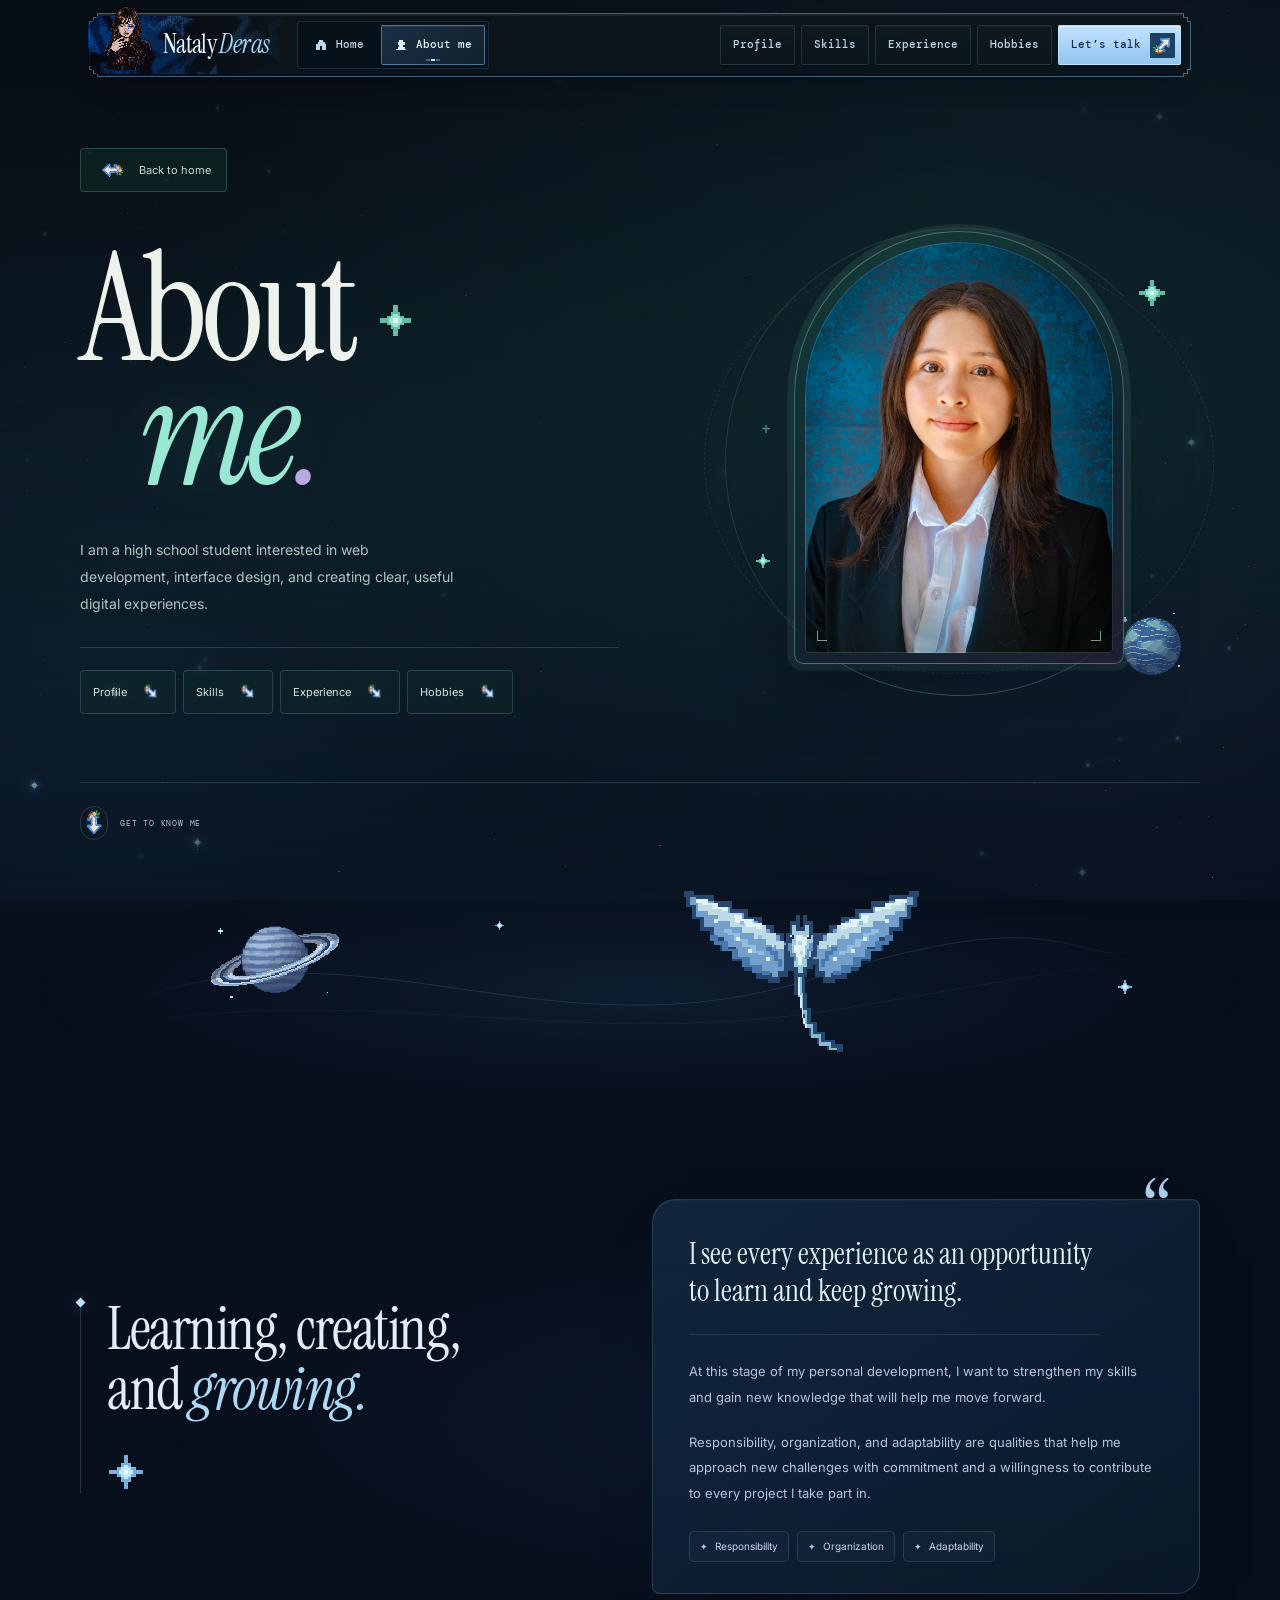
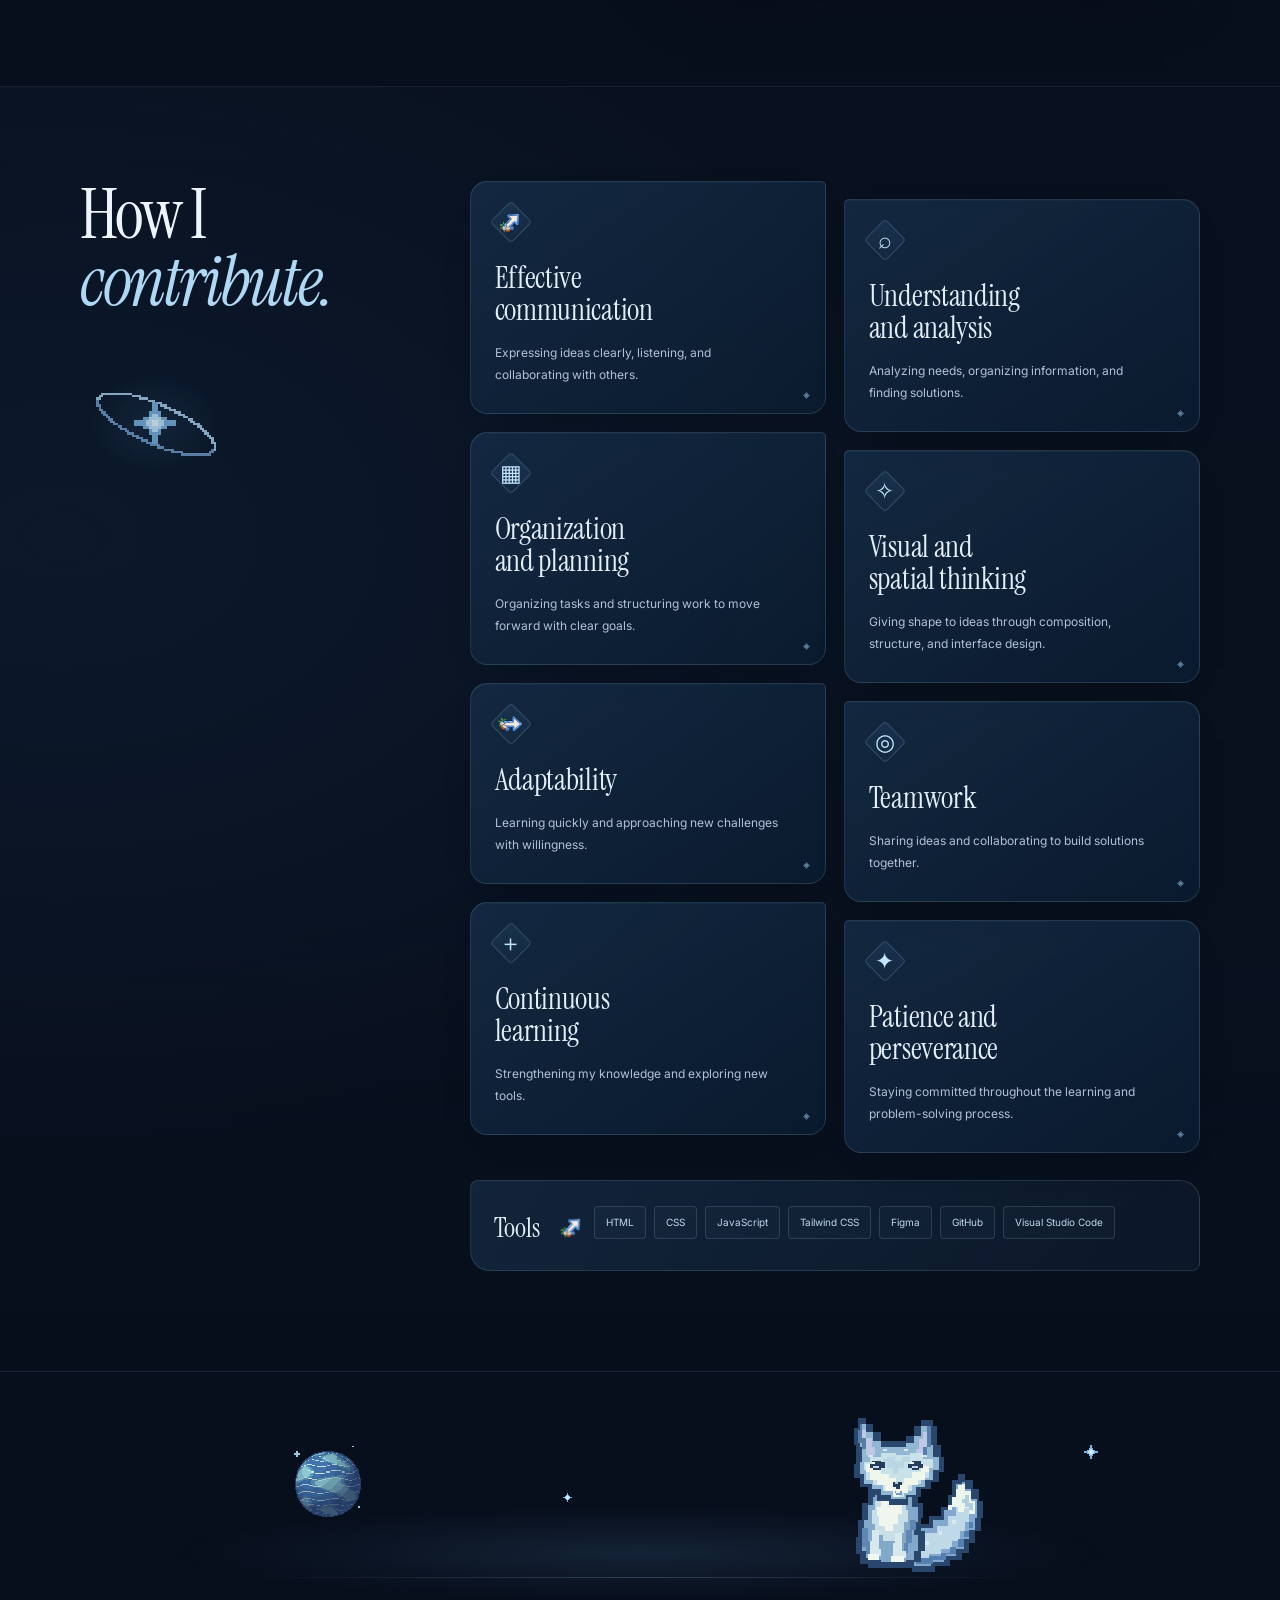
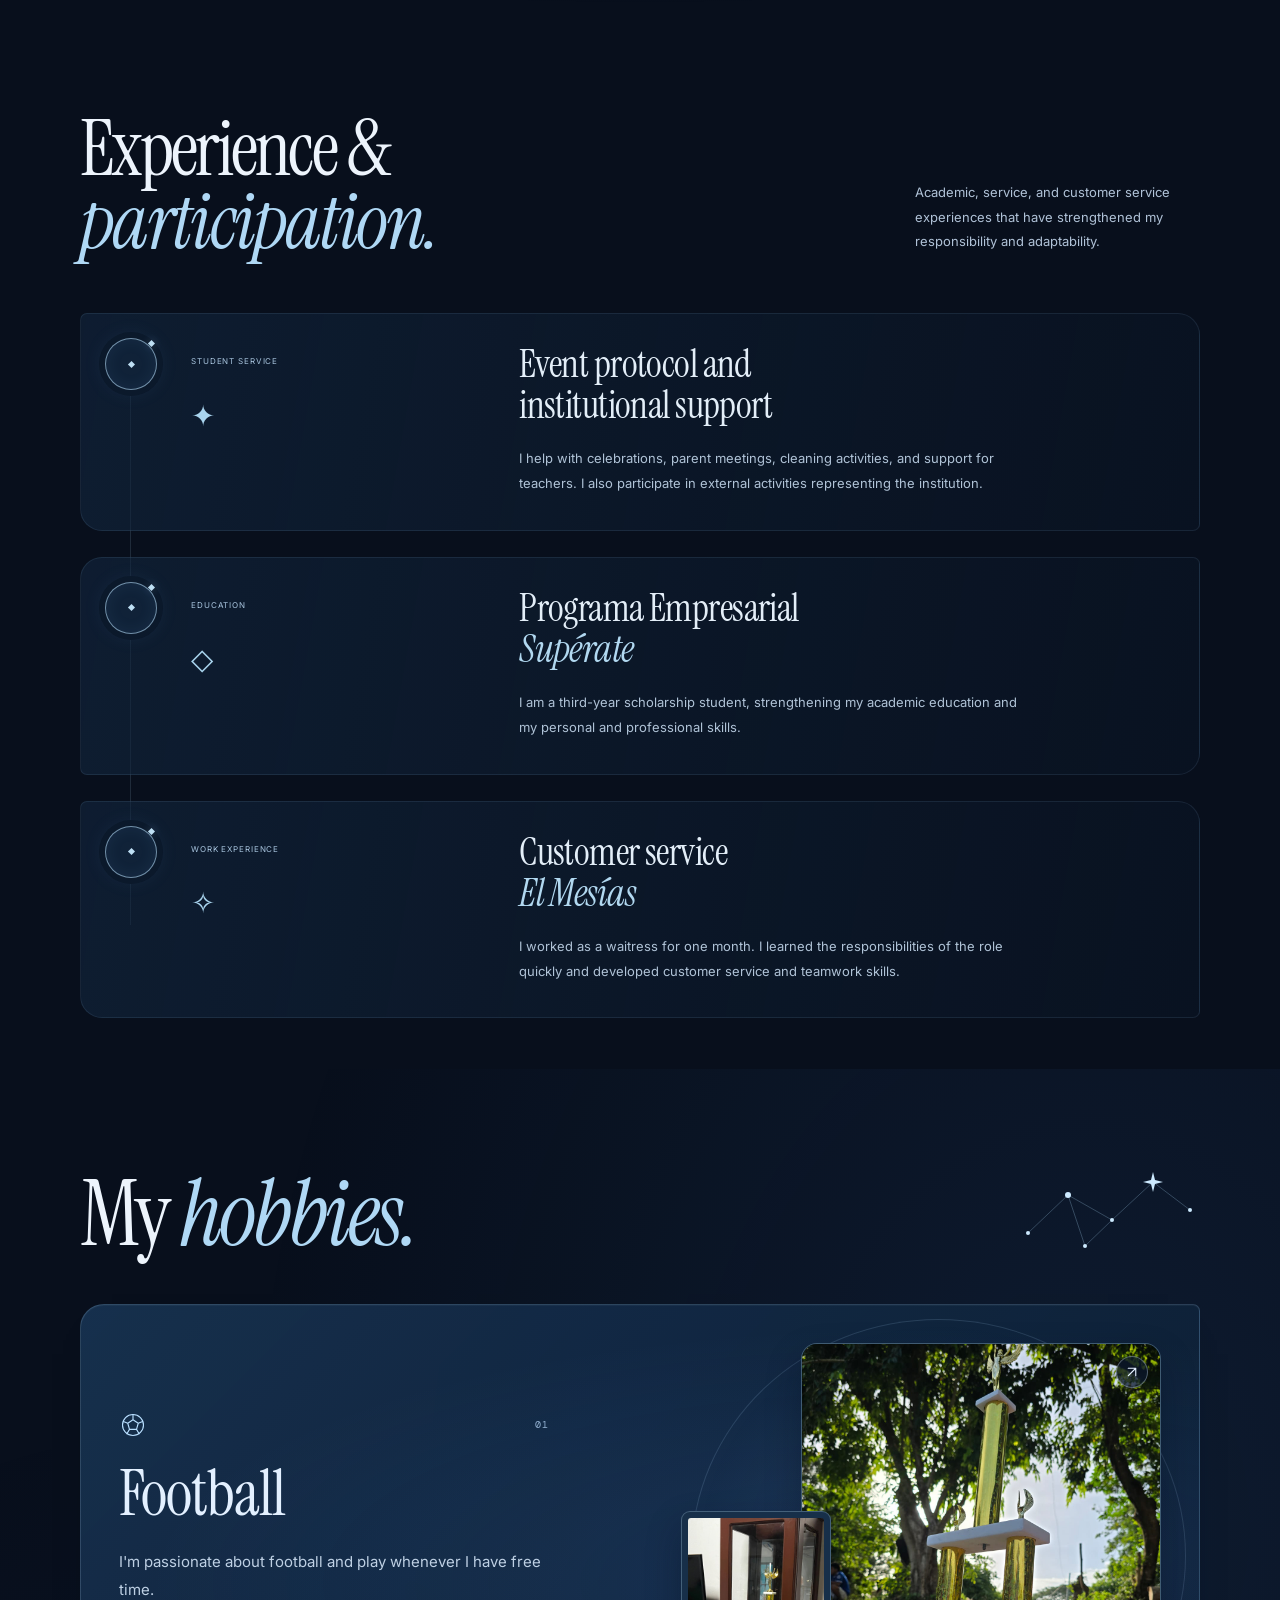
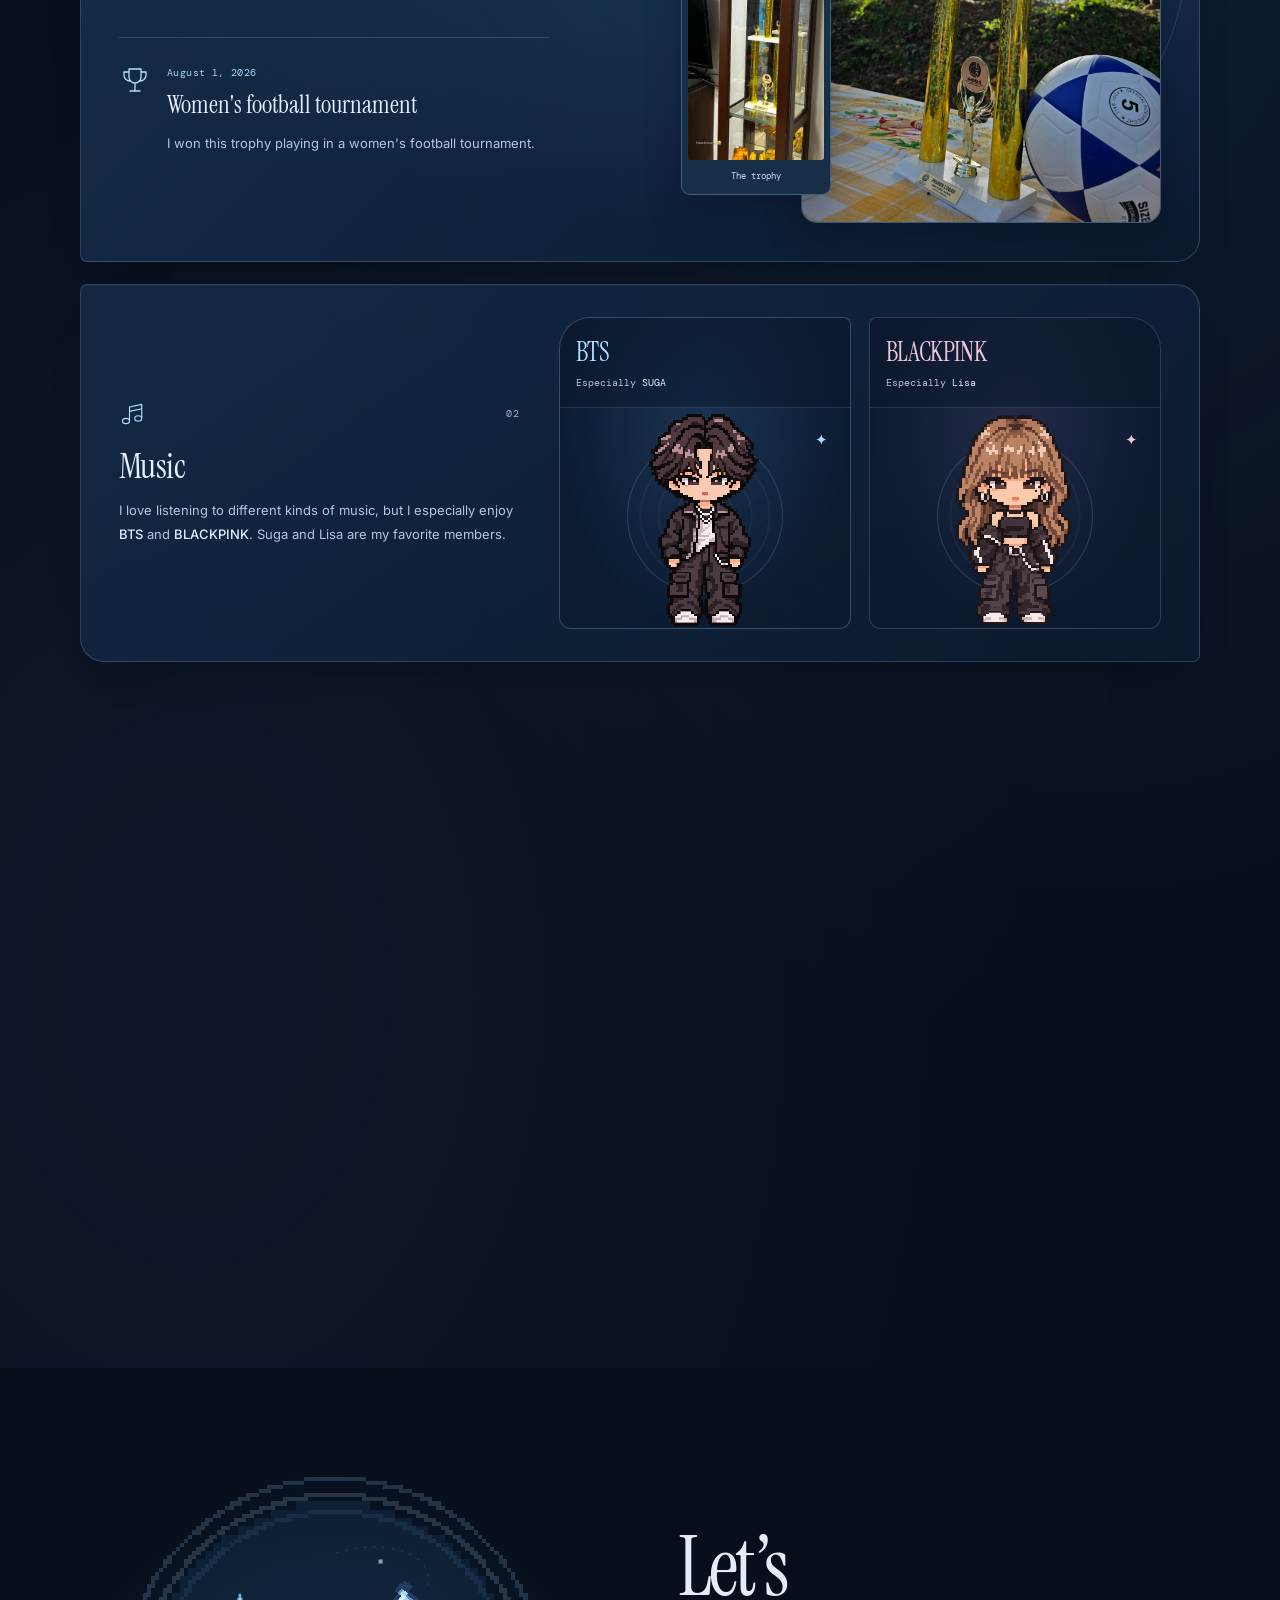
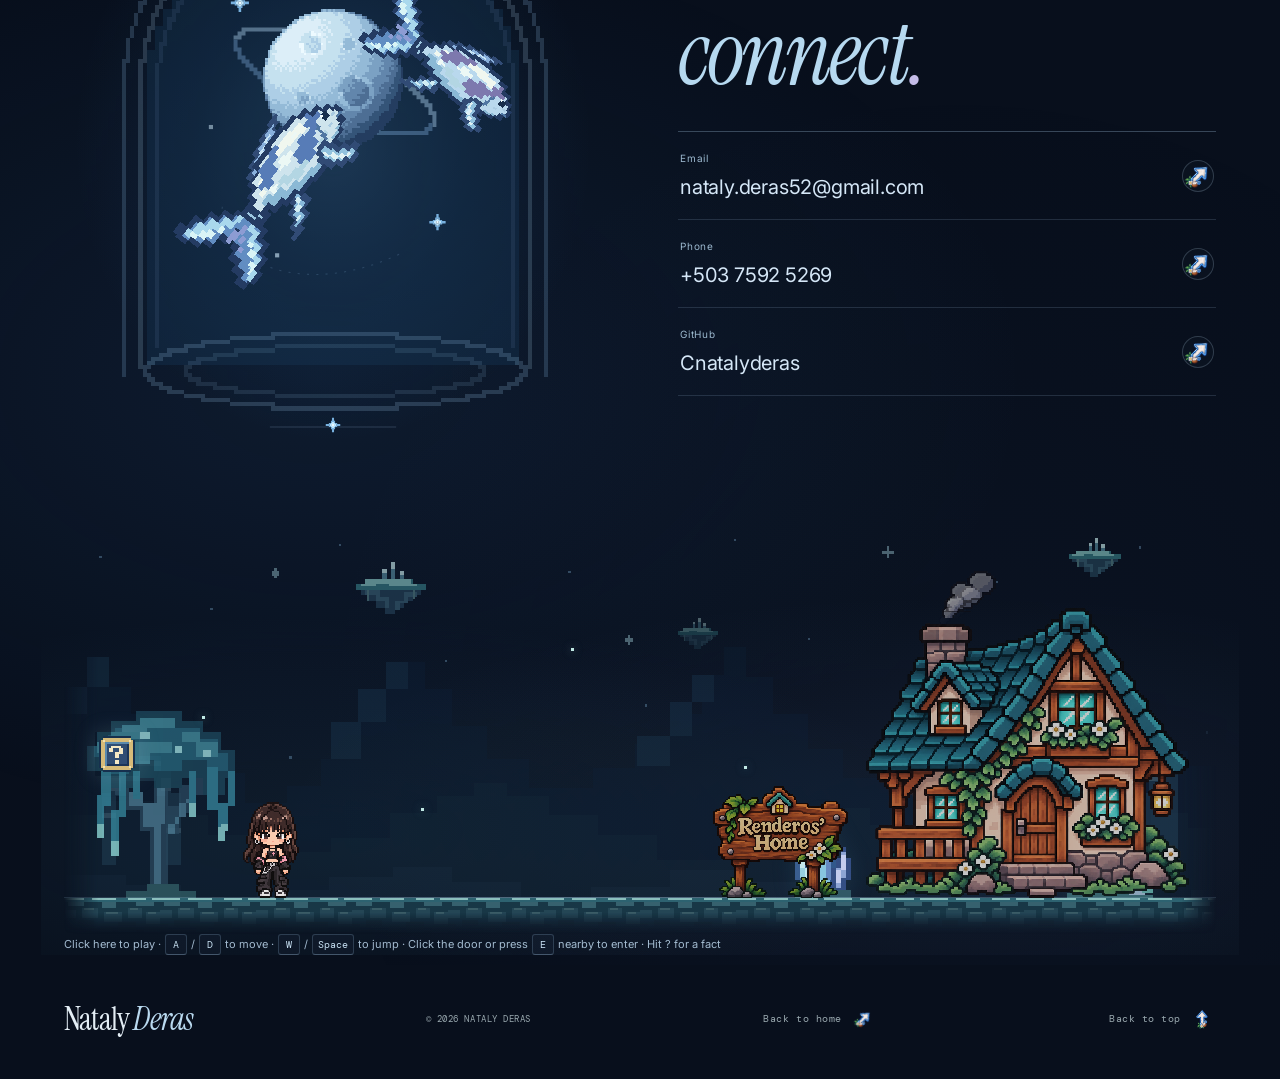
==== commit a867de95: "First Version" ====
--- a/about.html
+++ b/about.html
@@ -3,39 +3,53 @@
 <head>
     <meta charset="UTF-8">
     <meta name="viewport" content="width=device-width, initial-scale=1.0">
-    <meta name="description" content="About Nataly Deras: a high school student interested in web development and interface design. Personal skills, tools, experience and participation.">
+    <meta name="description" content="About Nataly Deras: a high school student interested in web development and interface design. Personal skills, experience, hobbies and photography.">
     <meta name="theme-color" content="#080e13">
-    <title>About me — Nataly Deras</title>
-    <link rel="icon" href="assets/favicon.svg" type="image/svg+xml">
+    <title>Nataly Deras</title>
+    <link rel="icon" href="assets/favicon.png" type="image/png">
     <link rel="preconnect" href="https://fonts.googleapis.com">
     <link rel="preconnect" href="https://fonts.gstatic.com" crossorigin>
     <link href="https://fonts.googleapis.com/css2?family=DM+Mono:wght@400;500&family=Instrument+Serif:ital@0;1&family=Inter:wght@400;500;600;700&family=Space+Grotesk:wght@400;500;600&display=swap" rel="stylesheet">
     <link rel="stylesheet" href="style.css">
     <link rel="stylesheet" href="styles/home.css">
+    <link rel="stylesheet" href="styles/navigation.css">
     <link rel="stylesheet" href="styles/about.css">
+    <link rel="stylesheet" href="styles/contact.css">
+    <link rel="stylesheet" href="styles/pixel-worlds.css">
+    <link rel="stylesheet" href="styles/about-magic.css">
+    <link rel="stylesheet" href="styles/about-sections-magic.css">
+    <link rel="stylesheet" href="styles/hobbies.css">
+    <link rel="stylesheet" href="styles/contact-character.css">
+        <link rel="stylesheet" href="styles/arrows.css">
+        <link rel="stylesheet" href="styles/cursor.css">
     <script src="scripts/main.js" defer></script>
-    <script src="scripts/ambient.js" defer></script>
+    <script src="scripts/contact.js" defer></script>
+        <script src="scripts/contact-character.js" defer></script>
+    <script src="scripts/about-atmosphere.js" defer></script>
     <script src="scripts/about.js" defer></script>
+    <script src="scripts/photo-gallery.js" defer></script>
 </head>
 <body class="about-page">
     <a class="skip-link" href="#main-content">Skip to content</a>
-    <div class="site-background" aria-hidden="true"><div class="background-halo"></div></div>
+    <div class="about-universe" aria-hidden="true"><span class="about-nebula about-nebula--blue"></span><span class="about-nebula about-nebula--violet"></span><canvas class="about-sky-canvas"></canvas></div>
 
     <header class="navbar">
         <nav class="nav-inner" aria-label="Main navigation">
-            <a href="portafolio_nataly_mejorado.html#home" class="logo" aria-label="Nataly Deras, home">
+            <a href="./index.html#home" class="logo" aria-label="Nataly Deras, home">
                 <span class="logo-portrait"><img src="assets/navbar.png" alt="" width="52" height="52"></span>
-                <span class="logo-type">nataly<span class="logo-period">.</span></span>
-                <span class="brand-spark" aria-hidden="true">✧</span>
+                <span class="logo-type">Nataly <span class="brand-surname">Deras</span></span>
             </a>
-            <button class="menu-toggle" type="button" aria-expanded="false" aria-controls="navigation-links" aria-label="Open menu"><span></span><span></span></button>
+            <div class="nav-pages" role="group" aria-label="Main pages">
+                <a href="./index.html#home"><svg viewBox="0 0 24 24" width="14" height="14" fill="currentColor" shape-rendering="crispEdges" aria-hidden="true"><path d="M3 10h3V7h3V4h6v3h3v3h3v11h-7v-7h-4v7H3Z"/></svg>Home</a>
+                <a href="./about.html#about" aria-current="page"><svg viewBox="0 0 24 24" width="14" height="14" fill="currentColor" shape-rendering="crispEdges" aria-hidden="true"><path d="M9 3h6v3h3v6h-3v3H9v-3H6V6h3ZM6 15h12v3h3v3H3v-3h3Z"/></svg>About me</a>
+            </div>
+            <button class="menu-toggle" type="button" aria-expanded="false" aria-controls="navigation-links" aria-label="Open section menu"><span class="menu-label">Explore</span><span class="menu-icon" aria-hidden="true"><span></span><span></span></span></button>
             <div class="nav-links" id="navigation-links">
-                <a href="portafolio_nataly_mejorado.html#home">Home</a>
-                <a href="#about" aria-current="location">About me</a>
+                <a href="#profile">Profile</a>
                 <a href="#skills">Skills</a>
                 <a href="#experience">Experience</a>
-                <a href="portafolio_nataly_mejorado.html#projects">Projects</a>
-                <a href="portafolio_nataly_mejorado.html#contact" class="nav-contact">Let's talk <span aria-hidden="true">↗</span></a>
+                <a href="#hobbies">Hobbies</a>
+                <a href="#contact" class="nav-contact">Let’s talk <span aria-hidden="true"><img class="site-arrow site-arrow--ne" src="assets/arrow.png" alt="" aria-hidden="true" width="36" height="36" decoding="async"></span></a>
             </div>
         </nav>
         <span class="nav-progress" aria-hidden="true"></span>
@@ -44,58 +58,50 @@
     <main id="main-content">
         <section id="about" class="about-opening" aria-labelledby="about-title">
             <div class="hero about-hero">
-                <div class="hero-atmosphere" aria-hidden="true">
-                    <div class="hero-aura aura-teal"></div><div class="hero-aura aura-violet"></div>
-                    <div class="light-beam beam-one"></div><div class="light-beam beam-two"></div>
-                    <div class="cursor-light"></div><canvas class="ambient-canvas"></canvas>
-                </div>
-                <div class="about-hero-layout">
+<div class="about-hero-layout">
                     <div class="about-intro">
-                        <a class="home-return" href="portafolio_nataly_mejorado.html#home"><span aria-hidden="true">↖</span> BACK TO HOME</a>
-                        <div class="eyebrow"><span class="status-dot" aria-hidden="true"></span> NATALY DERAS <span class="eyebrow-line" aria-hidden="true"></span></div>
+                        <a class="home-return" href="./index.html#home"><span aria-hidden="true"><img class="site-arrow site-arrow--left" src="assets/arrow.png" alt="" aria-hidden="true" width="36" height="36" decoding="async"></span> Back to home</a>
                         <h1 id="about-title" class="about-title">About <em>me<span>.</span></em></h1>
                         <p class="about-lead">I am a high school student interested in web development, interface design, and creating clear, useful digital experiences.</p>
                         <nav class="chapter-links" aria-label="Explore this page">
-                            <a href="#profile"><span>01</span> Profile <span aria-hidden="true">↘</span></a>
-                            <a href="#skills"><span>02</span> Skills <span aria-hidden="true">↘</span></a>
-                            <a href="#experience"><span>03</span> Experience <span aria-hidden="true">↘</span></a>
+                            <a href="#profile">Profile <span aria-hidden="true"><img class="site-arrow site-arrow--se" src="assets/arrow.png" alt="" aria-hidden="true" width="36" height="36" decoding="async"></span></a>
+                            <a href="#skills">Skills <span aria-hidden="true"><img class="site-arrow site-arrow--se" src="assets/arrow.png" alt="" aria-hidden="true" width="36" height="36" decoding="async"></span></a>
+                            <a href="#experience">Experience <span aria-hidden="true"><img class="site-arrow site-arrow--se" src="assets/arrow.png" alt="" aria-hidden="true" width="36" height="36" decoding="async"></span></a>
+                            <a href="#hobbies">Hobbies <span aria-hidden="true"><img class="site-arrow site-arrow--se" src="assets/arrow.png" alt="" aria-hidden="true" width="36" height="36" decoding="async"></span></a>
                         </nav>
                     </div>
 
-                    <div class="portrait-composition">
+                    <div class="portrait-composition about-celestial-stage">
                         <div class="portrait-orbit-ring" aria-hidden="true"></div>
                         <span class="portrait-spark portrait-spark-one" aria-hidden="true"></span>
                         <span class="portrait-spark portrait-spark-two" aria-hidden="true"></span>
-                        <span class="portrait-side-note" aria-hidden="true">NATALY DERAS <span>✦</span> ABOUT ME</span>
                         <figure class="about-photo">
                             <div class="portrait-media">
-                                <!-- Replace .portrait-placeholder with an img.about-portrait-photo
-                                     when Nataly's own 3:4 portrait is available. -->
-                                <div class="portrait-placeholder" role="img" aria-label="Space reserved for a portrait of Nataly, in a 3 by 4 aspect ratio">
-                                    <div class="portrait-grid" aria-hidden="true"></div>
-                                    <div class="portrait-aureole" aria-hidden="true"></div>
-                                    <span class="portrait-monogram" aria-hidden="true">N<em>D</em></span>
-                                    <span class="portrait-placeholder-label">PORTRAIT</span>
-                                </div>
+                                <img class="about-portrait-photo" src="assets/Foto.jpg" alt="Portrait of Nataly Deras" fetchpriority="high">
                                 <span class="photo-corner corner-tl" aria-hidden="true"></span><span class="photo-corner corner-tr" aria-hidden="true"></span>
                                 <span class="photo-corner corner-bl" aria-hidden="true"></span><span class="photo-corner corner-br" aria-hidden="true"></span>
                             </div>
-                            <figcaption><span class="status-dot" aria-hidden="true"></span> NATALY DERAS <span class="photo-ratio">3:4</span></figcaption>
                         </figure>
                         <span class="portrait-small-cross" aria-hidden="true">+</span>
+                        <img class="portrait-little-planet" src="assets/pixel/about-ocean.svg" alt="" aria-hidden="true" width="80" height="80">
                     </div>
                 </div>
                 <div class="about-hero-bottom">
-                    <a href="#profile" class="scroll-cue"><span class="scroll-icon" aria-hidden="true">↓</span> GET TO KNOW ME</a>
-                    <button class="motion-toggle" type="button" aria-pressed="false"><span class="motion-icon" aria-hidden="true"></span><span class="motion-label">Pause animation</span></button>
-                </div>
-            </div>
+                    <a href="#profile" class="scroll-cue"><span class="scroll-icon" aria-hidden="true"><img class="site-arrow site-arrow--down" src="assets/arrow.png" alt="" aria-hidden="true" width="36" height="36" decoding="async"></span> GET TO KNOW ME</a>
+                </div>
+            </div>
+
+            <div class="about-celestial-stage about-orbit-scene content-width" aria-hidden="true"><svg class="about-scene-orbits" viewBox="0 0 1000 150" preserveAspectRatio="none"><path d="M0 100C230 10 410 160 670 75S910 70 1000 45"/><path d="M0 120C260 80 440 150 700 105S930 60 1000 75"/></svg><img class="about-planet about-planet--saturn" src="assets/pixel/about-saturn.svg" alt="" width="166" height="112" loading="lazy"><svg xmlns="http://www.w3.org/2000/svg" class="about-sky-ray" viewBox="0 0 128 96" fill="none" shape-rendering="crispEdges" aria-hidden="true">
+<defs><g id="about-ray-wing"><path fill="#29466c" d="M60 31H55V27H50V23H44V19H37V15H29V11H20V8H10V6H5V9H6V14H9V20H13V26H18V31H23V36H29V41H35V46H41V50H47V52H53V49H57V43H61Z"/><path fill="#729fcb" d="M58 32H53V28H48V25H42V21H35V17H28V14H20V11H11V9H8V13H11V19H15V24H20V29H25V34H31V39H37V43H43V47H49V49H52V46H55V40H58Z"/><path fill="#bedbe8" d="M12 12H20V14H27V17H34V20H40V23H46V27H51V31H55V35H51V33H46V30H40V27H34V24H28V21H22V18H17V16H12Z"/><path fill="#e2f3f3" d="M11 10H17V12H22V14H27V16H24V15H19V13H14V12H11ZM30 18H34V20H39V22H44V25H41V24H36V22H31Z"/><path fill="#4a78ac" d="M18 28H22V31H27V35H32V39H38V43H44V46H48V48H44V47H39V44H34V40H29V36H24V33H20V31H18ZM46 34H49V36H52V40H54V44H52V41H50V38H48V36H46Z"/><path fill="#94bdde" d="M25 25H29V27H33V30H37V33H41V36H45V38H42V37H38V34H34V31H30V28H27V27H25Z M33 21h2v2h-2Z M42 28h2v2h-2Z"/><path fill="#d7eef4" d="M20 20h2v2h-2Z M31 29h2v2h-2Z M37 35h2v2h-2Z M46 39h2v2h-2Z M49 33h1v1h-1Z"/></g></defs>
+<g class="sky-ray-tail"><path fill="#29466c" d="M60 45H66V57H67V65H69V72H72V77H76V81H81V83H85V87H82V86H77V83H72V79H68V74H65V66H63V58H60Z"/><path fill="#85bcd8" d="M62 47H64V57H65V66H67V73H70V78H74V82H79V85H82V86H78V84H73V80H69V75H66V68H64V59H62Z"/><path fill="#d8eef5" d="M62 48H63V58H64V65H65V70H66V73H67V75H66V73H65V70H64V65H63V58H62Z"/></g>
+<g class="sky-ray-wing--left"><use href="#about-ray-wing"/></g>
+<g class="sky-ray-wing--right"><g transform="translate(128 0) scale(-1 1)"><use href="#about-ray-wing"/></g></g>
+<path fill="#29466c" d="M58 21H61V18H63V24H65V18H67V21H70V27H73V33H72V39H70V45H67V49H60V46H57V40H55V33H56V27H58Z"/><path fill="#9ec9e1" d="M59 23H61V26H66V23H68V28H70V33H69V39H67V44H65V47H62V44H60V39H58V33H59Z"/><path fill="#e4f4f2" d="M61 28H65V29H67V33H66V39H64V43H62V39H60V33H61Z"/><path fill="#628fbf" d="M57 32H59V37H61V41H60V39H58V36H57Z M68 32H70V36H68V40H66V38H67V35H68Z"/><path fill="#182f50" d="M58 28h2v2h-2Z M67 28h2v2h-2Z"/><path fill="#f4ffff" d="M58 28h1v1h-1Z M67 28h1v1h-1Z"/><path fill="#b2d9e6" d="M62 31H64V33H62Z M63 36H65V38H63Z"/>
+</svg><span class="about-scene-star about-scene-star--one"></span><span class="about-scene-star about-scene-star--two"></span></div>
 
             <div class="about-story content-width" id="profile">
                 <div class="story-heading" data-reveal>
-                    <p class="chapter-label"><span>01</span> / PROFILE</p>
                     <h2>Learning, creating,<br>and <em>growing.</em></h2>
-                    <p class="story-subtitle">With every project.</p>
                     <span class="story-star" aria-hidden="true">✳</span>
                 </div>
                 <div class="story-body" data-reveal>
@@ -110,97 +116,282 @@
         <section id="skills" class="about-skills" aria-labelledby="skills-title">
             <div class="skills-layout content-width">
                 <div class="skills-heading" data-reveal>
-                    <p class="chapter-label"><span>02</span> / SKILLS</p>
                     <h2 id="skills-title" class="chapter-title">How I<br><em>contribute.</em></h2>
-                    <p class="chapter-description">Personal skills and tools I bring to projects.</p>
                     <div class="skills-compass" aria-hidden="true"><span></span><i></i><b>✳</b></div>
                 </div>
                 <div class="skills-ledger">
                     <div class="skills-list">
                         <article class="skill-entry" data-reveal>
-                            <div class="skill-entry-top"><span class="skill-symbol" aria-hidden="true">↗</span><span class="skill-index">01</span></div>
+                            <div class="skill-entry-top"><span class="skill-symbol" aria-hidden="true"><img class="site-arrow site-arrow--ne" src="assets/arrow.png" alt="" aria-hidden="true" width="36" height="36" decoding="async"></span></div>
                             <h3>Effective<br>communication</h3>
                             <p>Expressing ideas clearly, listening, and collaborating with others.</p>
                         </article>
                         <article class="skill-entry" data-reveal>
-                            <div class="skill-entry-top"><span class="skill-symbol" aria-hidden="true">⌕</span><span class="skill-index">02</span></div>
+                            <div class="skill-entry-top"><span class="skill-symbol" aria-hidden="true">⌕</span></div>
                             <h3>Understanding<br>and analysis</h3>
                             <p>Analyzing needs, organizing information, and finding solutions.</p>
                         </article>
                         <article class="skill-entry" data-reveal>
-                            <div class="skill-entry-top"><span class="skill-symbol" aria-hidden="true">▦</span><span class="skill-index">03</span></div>
+                            <div class="skill-entry-top"><span class="skill-symbol" aria-hidden="true">▦</span></div>
                             <h3>Organization<br>and planning</h3>
                             <p>Organizing tasks and structuring work to move forward with clear goals.</p>
                         </article>
                         <article class="skill-entry" data-reveal>
-                            <div class="skill-entry-top"><span class="skill-symbol" aria-hidden="true">✧</span><span class="skill-index">04</span></div>
+                            <div class="skill-entry-top"><span class="skill-symbol" aria-hidden="true">✧</span></div>
                             <h3>Visual and<br>spatial thinking</h3>
                             <p>Giving shape to ideas through composition, structure, and interface design.</p>
                         </article>
                         <article class="skill-entry" data-reveal>
-                            <div class="skill-entry-top"><span class="skill-symbol" aria-hidden="true">↻</span><span class="skill-index">05</span></div>
+                            <div class="skill-entry-top"><span class="skill-symbol" aria-hidden="true"><img class="site-arrow site-arrow--right" src="assets/arrow.png" alt="" aria-hidden="true" width="36" height="36" decoding="async"></span></div>
                             <h3>Adaptability</h3>
                             <p>Learning quickly and approaching new challenges with willingness.</p>
                         </article>
                         <article class="skill-entry" data-reveal>
-                            <div class="skill-entry-top"><span class="skill-symbol" aria-hidden="true">◎</span><span class="skill-index">06</span></div>
+                            <div class="skill-entry-top"><span class="skill-symbol" aria-hidden="true">◎</span></div>
                             <h3>Teamwork</h3>
                             <p>Sharing ideas and collaborating to build solutions together.</p>
                         </article>
                         <article class="skill-entry" data-reveal>
-                            <div class="skill-entry-top"><span class="skill-symbol" aria-hidden="true">＋</span><span class="skill-index">07</span></div>
+                            <div class="skill-entry-top"><span class="skill-symbol" aria-hidden="true">＋</span></div>
                             <h3>Continuous<br>learning</h3>
                             <p>Strengthening my knowledge and exploring new tools.</p>
                         </article>
                         <article class="skill-entry" data-reveal>
-                            <div class="skill-entry-top"><span class="skill-symbol" aria-hidden="true">✦</span><span class="skill-index">08</span></div>
+                            <div class="skill-entry-top"><span class="skill-symbol" aria-hidden="true">✦</span></div>
                             <h3>Patience and<br>perseverance</h3>
                             <p>Staying committed throughout the learning and problem-solving process.</p>
                         </article>
                     </div>
                     <div class="about-toolkit" data-reveal>
-                        <h3>Tools <span aria-hidden="true">↗</span></h3>
+                        <h3>Tools <span aria-hidden="true"><img class="site-arrow site-arrow--ne" src="assets/arrow.png" alt="" aria-hidden="true" width="36" height="36" decoding="async"></span></h3>
                         <ul aria-label="Tools and technologies"><li>HTML</li><li>CSS</li><li>JavaScript</li><li>Tailwind CSS</li><li>Figma</li><li>GitHub</li><li>Visual Studio Code</li></ul>
                     </div>
                 </div>
             </div>
         </section>
+
+        <div class="about-celestial-stage about-fox-scene content-width" aria-hidden="true"><img class="about-planet about-planet--ocean" src="assets/pixel/about-ocean.svg" alt="" width="92" height="92" loading="lazy"><svg xmlns="http://www.w3.org/2000/svg" class="about-star-fox" viewBox="0 0 96 96" fill="none" shape-rendering="crispEdges" aria-hidden="true">
+<g class="star-fox-tail"><path fill="#29466c" d="M49 67H54V63H60V59H66V54H70V48H72V40H75V37H79V40H83V45H86V51H88V60H87V67H84V73H81V78H77V82H71V85H63V88H51V86H45V81H44V73H47V69H49Z"/><path fill="#82a8cd" d="M51 69H56V65H62V61H68V56H72V50H74V42H77V41H79V45H82V50H85V60H84V66H81V71H78V76H74V80H68V83H61V85H52V83H48V79H47V74H49V71H51Z"/><path fill="#bfd9e8" d="M52 72H58V68H64V64H70V59H74V54H76V48H79V50H82V56H81V62H79V67H76V72H72V76H66V79H60V81H53V79H50V75H52Z"/><path fill="#edf5ef" d="M75 43H77V42H79V46H82V51H84V58H81V55H78V57H75V54H72V56H70V53H72V49H74V45H75Z"/><path fill="#b0cede" d="M79 48H81V52H83V56H81V54H79V52H77V50H79Z"/><path fill="#557fae" d="M49 78H53V81H60V80H66V78H71V75H75V71H78V67H81V62H83V65H81V70H78V75H74V79H69V82H62V84H53V82H49Z"/><path fill="#d5eaf1" d="M58 72h2v2h-2Z M65 67h2v2h-2Z M72 61h2v2h-2Z"/></g>
+<path fill="#29466c" d="M30 42H49V46H54V52H57V60H56V67H58V77H56V83H51V86H28V84H24V79H22V70H23V61H25V52H28V47H30Z"/><path fill="#83a9ca" d="M32 44H47V49H51V54H54V62H52V69H54V77H52V82H48V83H30V81H27V77H25V70H26V61H28V53H31V49H32Z"/><path fill="#c9dfE8" d="M34 47H45V51H48V56H49V62H47V68H44V72H36V69H32V63H30V56H32V51H34Z"/><path fill="#f0f5ed" d="M35 49H44V53H46V58H44V63H41V67H37V64H34V59H33V54H35Z"/><path fill="#5e88b2" d="M25 65H28V72H31V78H34V81H30V79H27V75H25Z M50 61H53V66H51V73H49V78H47V73H48V66H50Z"/><path fill="#d8e9ed" d="M30 66H34V76H35V80H32V81H28V79H29V72H30Z M42 68H46V77H48V81H44V82H40V80H41V73H42Z"/><path fill="#eff8f2" d="M28 79H34V82H28Z M40 80H47V83H40Z"/><path fill="#29466c" d="M30 82H35V83H30Z M42 83H48V84H42Z"/>
+<g class="star-fox-head"><path fill="#29466c" d="M23 8H27V11H31V15H35V20H48V17H52V12H56V9H62V12H64V22H66V28H68V36H65V41H61V45H56V49H49V53H39V51H33V48H28V44H24V39H21V32H22V22H21V13H23Z"/><path fill="#91b7d2" d="M25 11H27V15H31V20H35V23H48V21H52V17H56V12H60V22H62V28H65V35H62V40H58V44H53V48H48V50H40V48H35V45H30V42H26V37H24V31H25V23H24V14H25Z"/><path fill="#c1c8e5" d="M25 14H27V18H30V23H32V27H27V24H25Z M55 19H57V15H59V23H57V27H53V24H55Z"/><path fill="#557da7" d="M24 11H25V18H27V24H25V21H23V14H24Z M59 12H61V23H59V27H57V23H59Z"/><path fill="#c9e2e9" d="M29 28H35V26H43V27H50V26H57V29H62V34H60V39H56V42H51V46H47V49H41V46H36V43H31V40H27V35H26V31H29Z"/><path fill="#f1f6ed" d="M27 32H31V34H35V37H39V39H43V42H47V39H51V36H56V33H60V36H58V40H54V43H49V47H45V49H41V46H37V43H33V40H29V36H27Z"/><path fill="#bad6e2" d="M38 28H42V30H46V28H50V31H47V34H44V37H41V34H38V31H36V29H38Z"/><g class="star-fox-eyes"><path fill="#263c5b" d="M30 30H35V31H37V34H35V35H31V34H29V32H30Z M51 30H56V32H57V34H55V35H51V34H49V32H51Z"/><path fill="#c4d7eb" d="M31 33H34V34H31Z M51 33H54V34H51Z"/><path fill="#f6ffff" d="M30 31h2v1h-2Z M50 31h2v1h-2Z"/></g><path fill="#263c5b" d="M41 41H46V43H45V45H43V44H41Z"/><path fill="#b4c3d5" d="M42 41H44V42H42Z"/><path fill="#729bbd" d="M42 46H43V47H45V46H46V48H43V47H42Z"/><path fill="#d6e8ee" d="M28 27H31V28H28Z M56 27H59V28H56Z M36 24h2v1h-2Z M47 24h2v1h-2Z"/></g>
+</svg><span class="about-scene-star about-scene-star--one"></span><span class="about-scene-star about-scene-star--two"></span></div>
 
         <section id="experience" class="about-experience content-width" aria-labelledby="experience-title">
             <div class="experience-heading" data-reveal>
-                <div><p class="chapter-label"><span>03</span> / EXPERIENCE</p><h2 id="experience-title" class="chapter-title">Experience &<br><em>participation.</em></h2></div>
+                <div><h2 id="experience-title" class="chapter-title">Experience &<br><em>participation.</em></h2></div>
                 <p class="chapter-description">Academic, service, and customer service experiences that have strengthened my responsibility and adaptability.</p>
             </div>
             <div class="experience-journey">
                 <span class="journey-line" aria-hidden="true"><span></span></span>
                 <article class="experience-entry" data-reveal>
-                    <span class="experience-node" aria-hidden="true">01</span>
+                    <span class="experience-node" aria-hidden="true"></span>
                     <div class="experience-category"><span class="chapter-label">STUDENT SERVICE</span><span class="experience-symbol" aria-hidden="true">✦</span></div>
                     <div class="experience-copy"><h3>Event protocol and<br>institutional support</h3><p>I help with celebrations, parent meetings, cleaning activities, and support for teachers. I also participate in external activities representing the institution.</p></div>
                 </article>
                 <article class="experience-entry" data-reveal>
-                    <span class="experience-node" aria-hidden="true">02</span>
+                    <span class="experience-node" aria-hidden="true"></span>
                     <div class="experience-category"><span class="chapter-label">EDUCATION</span><span class="experience-symbol" aria-hidden="true">◇</span></div>
                     <div class="experience-copy"><h3>Programa Empresarial<br><em>Supérate</em></h3><p>I am a third-year scholarship student, strengthening my academic education and my personal and professional skills.</p></div>
                 </article>
                 <article class="experience-entry" data-reveal>
-                    <span class="experience-node" aria-hidden="true">03</span>
+                    <span class="experience-node" aria-hidden="true"></span>
                     <div class="experience-category"><span class="chapter-label">WORK EXPERIENCE</span><span class="experience-symbol" aria-hidden="true">✧</span></div>
                     <div class="experience-copy"><h3>Customer service<br><em>El Mesías</em></h3><p>I worked as a waitress for one month. I learned the responsibilities of the role quickly and developed customer service and teamwork skills.</p></div>
                 </article>
             </div>
         </section>
 
-        <div class="about-closing content-width" data-reveal>
-            <div><span class="chapter-label">CONTACT</span><h2>Let's <em>connect.</em></h2></div>
-            <div class="about-closing-links"><a href="mailto:nataly.deras97@gmail.com">nataly.deras97@gmail.com <span aria-hidden="true">↗</span></a><a href="https://github.com/Cnatalyderas" target="_blank" rel="noopener noreferrer">GitHub <span aria-hidden="true">↗</span></a></div>
-            <span class="closing-star" aria-hidden="true">✳</span>
+        <section id="hobbies" class="about-hobbies" aria-labelledby="hobbies-title">
+            <div class="content-width">
+                <div class="hobbies-heading" data-reveal>
+                    <h2 id="hobbies-title" class="chapter-title">My <em>hobbies.</em></h2>
+                    <svg class="hobbies-constellation" viewBox="0 0 180 90" aria-hidden="true"><path d="M8 64 48 26 92 51 133 13 170 41M48 26 65 77 92 51"/><circle cx="8" cy="64" r="2"/><circle cx="48" cy="26" r="3"/><circle cx="65" cy="77" r="2"/><circle cx="92" cy="51" r="2"/><circle cx="170" cy="41" r="2"/><path class="constellation-star" d="m133 3 2 8 8 2-8 2-2 8-2-8-8-2 8-2Z"/></svg>
+                </div>
+                <div class="hobbies-grid">
+                    <article class="hobby-card hobby-card--football" data-reveal>
+                        <div class="hobby-football-story">
+                            <div class="hobby-card-top"><svg class="hobby-icon" viewBox="0 0 32 32" aria-hidden="true"><circle cx="16" cy="16" r="12"/><path d="m16 10 6 4-2 7h-8l-2-7ZM16 10V4M22 14l5-2M20 21l3 5M12 21l-3 5M10 14l-5-2"/></svg><span class="hobby-number" aria-hidden="true">01</span></div>
+                            <h3>Football</h3>
+                            <p class="hobby-football-intro">I'm passionate about football and play whenever I have free time.</p>
+                            <div class="hobby-football-award">
+                                <svg viewBox="0 0 32 32" aria-hidden="true"><path d="M10 5h12v8a6 6 0 0 1-12 0ZM10 8H5v3a6 6 0 0 0 6 6M22 8h5v3a6 6 0 0 1-6 6M16 19v7M11 27h10"/></svg>
+                                <div>
+                                    <time datetime="2026-08-01">August 1, 2026</time>
+                                    <h4>Women's football tournament</h4>
+                                    <p>I won this trophy playing in a women's football tournament.</p>
+                                </div>
+                            </div>
+                        </div>
+                        <div class="hobby-football-memory">
+                            <a class="hobby-football-main" href="assets/hobbies/football1.jpeg" target="_blank" rel="noopener noreferrer" aria-label="View the tournament trophy beside a football"><img src="assets/hobbies/football1.jpeg" alt="Football trophy beside a blue and white ball" width="1200" height="1600" loading="lazy" decoding="async"><span class="hobby-football-zoom" aria-hidden="true"><svg viewBox="0 0 24 24"><path d="M7 17 17 7M7 7h10v10"/></svg></span></a>
+                            <a class="hobby-football-detail" href="assets/hobbies/football2.jpeg" target="_blank" rel="noopener noreferrer" aria-label="View another photo of the tournament trophy"><img src="assets/hobbies/football2.jpeg" alt="Football trophy displayed in a glass cabinet" width="720" height="1280" loading="lazy" decoding="async"><span>The trophy</span></a>
+                        </div>
+                    </article>
+                    <article class="hobby-card hobby-card--music" data-reveal>
+                        <div class="hobby-music-copy">
+                        <div class="hobby-card-top"><svg class="hobby-icon" viewBox="0 0 32 32" aria-hidden="true"><path d="M12 23V8l14-3v15M12 13l14-3"/><ellipse cx="8" cy="24" rx="4" ry="3"/><ellipse cx="22" cy="21" rx="4" ry="3"/></svg><span class="hobby-number" aria-hidden="true">02</span></div>
+                        <h3>Music</h3>
+                        <p class="hobby-card-note">I love listening to different kinds of music, but I especially enjoy <strong>BTS</strong> and <strong>BLACKPINK</strong>. Suga and Lisa are my favorite members.</p>
+                        </div>
+                        <div class="hobby-artists">
+                            <figure class="hobby-artist hobby-artist--suga">
+                                <figcaption><strong class="hobby-artist-group">BTS</strong><span class="hobby-artist-favorite">Especially <em>SUGA</em></span></figcaption>
+                                <div class="hobby-artist-stage"><span class="hobby-record" aria-hidden="true"></span><img src="assets/hobbies/Suga.png" alt="Pixel art of Suga" width="1254" height="1254" loading="lazy" decoding="async"></div>
+                            </figure>
+                            <figure class="hobby-artist hobby-artist--lisa">
+                                <figcaption><strong class="hobby-artist-group">BLACKPINK</strong><span class="hobby-artist-favorite">Especially <em>Lisa</em></span></figcaption>
+                                <div class="hobby-artist-stage"><span class="hobby-record" aria-hidden="true"></span><img src="assets/hobbies/Lisa.png" alt="Pixel art of Lisa" width="1254" height="1254" loading="lazy" decoding="async"></div>
+                            </figure>
+                        </div>
+                    </article>
+                    <article class="hobby-card hobby-card--creative" data-reveal>
+                            <div class="hobby-card-top"><svg class="hobby-icon" viewBox="0 0 32 32" aria-hidden="true"><path d="m3 11 26-7-9 24-5-11ZM15 17 29 4M3 11l9 17 3-11"/></svg><span class="hobby-number" aria-hidden="true">03</span></div>
+                        <h3>Origami</h3>
+                        <svg class="hobby-art hobby-art--origami" viewBox="0 0 140 100" aria-hidden="true"><path d="m8 58 57-19 17-28 4 40 43-29-22 44-37 11Z" fill="#83b5de" fill-opacity=".24" stroke="#a9d8fa" stroke-width="1"/><path d="m8 58 62 19-5-38 21 12-16 26 37-11 22-44M65 39l5 38" fill="none" stroke="#a9d8fa" stroke-opacity=".65"/><path d="m31 10 2 7 7 2-7 2-2 7-2-7-7-2 7-2Zm82 66 1 4 4 1-4 1-1 4-1-4-4-1 4-1Z" fill="#cfebff"/><circle cx="15" cy="86" r="1.5" fill="#98bddd"/></svg>
+                    </article>
+                    <article class="hobby-card hobby-card--creative" data-reveal>
+                        <div class="hobby-card-top"><svg class="hobby-icon" viewBox="0 0 32 32" aria-hidden="true"><path d="m6 20-2 8 8-2L28 10l-6-6ZM19 7l6 6M6 20l6 6"/></svg><span class="hobby-number" aria-hidden="true">04</span></div>
+                        <h3>Drawing</h3>
+                        <svg class="hobby-art" viewBox="0 0 120 96" aria-hidden="true"><path d="M11 81c8-32 36 5 48-12s-15-13-22-2 22 19 43-17" fill="none" stroke="#96bde5" stroke-width="1.5" stroke-linecap="round"/><path d="m70 45 7 10 31-34-8-8Z" fill="#91b7e4" fill-opacity=".28" stroke="#b6deff"/><path d="m70 45-4 15 11-5M94 19l8 8M69 52l4 5" fill="none" stroke="#b6deff"/><path d="m35 8 2 8 8 2-8 2-2 8-2-8-8-2 8-2Z" fill="#c5e5ff"/><circle cx="104" cy="76" r="2" fill="#8db6dc"/></svg>
+                    </article>
+                    <article class="hobby-card hobby-card--creative hobby-card--pixels" data-reveal>
+                        <div>
+                            <div class="hobby-card-top"><svg class="hobby-icon" viewBox="0 0 32 32" aria-hidden="true"><path d="M4 4h8v8H4ZM20 4h8v8h-8ZM4 20h8v8H4ZM20 20h8v8h-8Z"/></svg><span class="hobby-number" aria-hidden="true">05</span></div>
+                            <h3>Pixel art</h3>
+                        </div>
+                        <svg class="hobby-art" viewBox="0 0 120 96" shape-rendering="crispEdges" aria-hidden="true"><path d="M54 12h12v12h12v12h12v12H78v12H66v12H54V60H42V48H30V36h12V24h12Z" fill="#6999d3" fill-opacity=".3"/><path d="M54 24h12v12h12v12H66v12H54V48H42V36h12Z" fill="#a1caf2"/><path d="M54 36h12v12H54Z" fill="#e0f2ff"/><path d="M96 12h4v4h4v4h-4v4h-4v-4h-4v-4h4ZM18 64h4v4h4v4h-4v4h-4v-4h-4v-4h4Z" fill="#bfdbfa"/><path d="M96 70h4v4h-4ZM22 22h4v4h-4ZM76 82h4v4h-4Z" fill="#8eb3e0"/></svg>
+                    </article>
+                    <article class="hobby-card hobby-card--photography" data-reveal>
+                        <div>
+                            <div class="hobby-card-top"><svg class="hobby-icon" viewBox="0 0 32 32" aria-hidden="true"><path d="M4 10h6l3-4h6l3 4h6v17H4Z"/><circle cx="16" cy="18" r="6"/><path d="M24 13h1"/></svg><span class="hobby-number" aria-hidden="true">06</span></div>
+                            <h3>Photography</h3>
+                            <p class="hobby-photo-count">42 photographs</p>
+                            <a class="hobby-gallery-link" href="#photo-collection" data-gallery-open>Open gallery <img class="site-arrow site-arrow--ne" src="assets/arrow.png" alt="" width="25" height="25"></a>
+                        </div>
+                        <div class="hobby-photo-preview" aria-hidden="true">
+                            <img src="assets/photos/gallery/thumbs/01.webp" alt="" width="560" height="420" loading="lazy" decoding="async">
+                            <img src="assets/photos/gallery/thumbs/08.webp" alt="" width="422" height="750" loading="lazy" decoding="async">
+                            <img src="assets/photos/gallery/thumbs/19.webp" alt="" width="422" height="750" loading="lazy" decoding="async">
+                        </div>
+                    </article>
+                </div>
+                <details class="photo-collection" id="photo-collection">
+                    <summary>View all 42 photographs</summary>
+                    <div class="photo-gallery-grid">
+                        <a class="photo-tile" href="assets/photos/gallery/full/01.webp" data-photo-number="01" aria-label="Open photograph 1 of 42: Sunset over the shoreline"><img src="assets/photos/gallery/thumbs/01.webp" alt="Sunset over the shoreline" width="560" height="420" loading="lazy" decoding="async"></a>
+                        <a class="photo-tile" href="assets/photos/gallery/full/02.webp" data-photo-number="02" aria-label="Open photograph 2 of 42: Sunlight through a canopy of green branches"><img src="assets/photos/gallery/thumbs/02.webp" alt="Sunlight through a canopy of green branches" width="560" height="420" loading="lazy" decoding="async"></a>
+                        <a class="photo-tile" href="assets/photos/gallery/full/03.webp" data-photo-number="03" aria-label="Open photograph 3 of 42: White pavilion behind tree branches"><img src="assets/photos/gallery/thumbs/03.webp" alt="White pavilion behind tree branches" width="560" height="747" loading="lazy" decoding="async"></a>
+                        <a class="photo-tile" href="assets/photos/gallery/full/04.webp" data-photo-number="04" aria-label="Open photograph 4 of 42: The moon above pink clouds and dark tree branches"><img src="assets/photos/gallery/thumbs/04.webp" alt="The moon above pink clouds and dark tree branches" width="560" height="283" loading="lazy" decoding="async"></a>
+                        <a class="photo-tile" href="assets/photos/gallery/full/05.webp" data-photo-number="05" aria-label="Open photograph 5 of 42: An arrangement of pastel balloons"><img src="assets/photos/gallery/thumbs/05.webp" alt="An arrangement of pastel balloons" width="422" height="750" loading="lazy" decoding="async"></a>
+                        <a class="photo-tile" href="assets/photos/gallery/full/06.webp" data-photo-number="06" aria-label="Open photograph 6 of 42: Sunlight on a large green leaf"><img src="assets/photos/gallery/thumbs/06.webp" alt="Sunlight on a large green leaf" width="422" height="750" loading="lazy" decoding="async"></a>
+                        <a class="photo-tile" href="assets/photos/gallery/full/07.webp" data-photo-number="07" aria-label="Open photograph 7 of 42: Golden sunset behind trees"><img src="assets/photos/gallery/thumbs/07.webp" alt="Golden sunset behind trees" width="560" height="315" loading="lazy" decoding="async"></a>
+                        <a class="photo-tile" href="assets/photos/gallery/full/08.webp" data-photo-number="08" aria-label="Open photograph 8 of 42: An orange and white cat in a tree"><img src="assets/photos/gallery/thumbs/08.webp" alt="An orange and white cat in a tree" width="422" height="750" loading="lazy" decoding="async"></a>
+                        <a class="photo-tile" href="assets/photos/gallery/full/09.webp" data-photo-number="09" aria-label="Open photograph 9 of 42: Bouquets of colorful flowers"><img src="assets/photos/gallery/thumbs/09.webp" alt="Bouquets of colorful flowers" width="411" height="750" loading="lazy" decoding="async"></a>
+                        <a class="photo-tile" href="assets/photos/gallery/full/10.webp" data-photo-number="10" aria-label="Open photograph 10 of 42: Pale pink flowers among green leaves"><img src="assets/photos/gallery/thumbs/10.webp" alt="Pale pink flowers among green leaves" width="422" height="750" loading="lazy" decoding="async"></a>
+                        <a class="photo-tile" href="assets/photos/gallery/full/11.webp" data-photo-number="11" aria-label="Open photograph 11 of 42: Tall trees against a blue sky"><img src="assets/photos/gallery/thumbs/11.webp" alt="Tall trees against a blue sky" width="422" height="750" loading="lazy" decoding="async"></a>
+                        <a class="photo-tile" href="assets/photos/gallery/full/12.webp" data-photo-number="12" aria-label="Open photograph 12 of 42: Shoes on sunlit grass"><img src="assets/photos/gallery/thumbs/12.webp" alt="Shoes on sunlit grass" width="560" height="708" loading="lazy" decoding="async"></a>
+                        <a class="photo-tile" href="assets/photos/gallery/full/13.webp" data-photo-number="13" aria-label="Open photograph 13 of 42: Small green leaves with reddish centers"><img src="assets/photos/gallery/thumbs/13.webp" alt="Small green leaves with reddish centers" width="422" height="750" loading="lazy" decoding="async"></a>
+                        <a class="photo-tile" href="assets/photos/gallery/full/14.webp" data-photo-number="14" aria-label="Open photograph 14 of 42: Mountains beneath a cloudy evening sky"><img src="assets/photos/gallery/thumbs/14.webp" alt="Mountains beneath a cloudy evening sky" width="422" height="750" loading="lazy" decoding="async"></a>
+                        <a class="photo-tile" href="assets/photos/gallery/full/15.webp" data-photo-number="15" aria-label="Open photograph 15 of 42: Green leaves with Plant Bud lettering"><img src="assets/photos/gallery/thumbs/15.webp" alt="Green leaves with Plant Bud lettering" width="422" height="750" loading="lazy" decoding="async"></a>
+                        <a class="photo-tile" href="assets/photos/gallery/full/16.webp" data-photo-number="16" aria-label="Open photograph 16 of 42: A tabby cat resting outdoors"><img src="assets/photos/gallery/thumbs/16.webp" alt="A tabby cat resting outdoors" width="422" height="750" loading="lazy" decoding="async"></a>
+                        <a class="photo-tile" href="assets/photos/gallery/full/17.webp" data-photo-number="17" aria-label="Open photograph 17 of 42: Illuminated holiday decorations at night"><img src="assets/photos/gallery/thumbs/17.webp" alt="Illuminated holiday decorations at night" width="422" height="750" loading="lazy" decoding="async"></a>
+                        <a class="photo-tile" href="assets/photos/gallery/full/18.webp" data-photo-number="18" aria-label="Open photograph 18 of 42: Orange sunset clouds over rooftops"><img src="assets/photos/gallery/thumbs/18.webp" alt="Orange sunset clouds over rooftops" width="560" height="315" loading="lazy" decoding="async"></a>
+                        <a class="photo-tile" href="assets/photos/gallery/full/19.webp" data-photo-number="19" aria-label="Open photograph 19 of 42: Pink clouds above treetops at dusk"><img src="assets/photos/gallery/thumbs/19.webp" alt="Pink clouds above treetops at dusk" width="422" height="750" loading="lazy" decoding="async"></a>
+                        <a class="photo-tile" href="assets/photos/gallery/full/20.webp" data-photo-number="20" aria-label="Open photograph 20 of 42: Pink evening sky framed by trees"><img src="assets/photos/gallery/thumbs/20.webp" alt="Pink evening sky framed by trees" width="422" height="750" loading="lazy" decoding="async"></a>
+                        <a class="photo-tile" href="assets/photos/gallery/full/21.webp" data-photo-number="21" aria-label="Open photograph 21 of 42: A painted portrait mural beside an outdoor path"><img src="assets/photos/gallery/thumbs/21.webp" alt="A painted portrait mural beside an outdoor path" width="422" height="750" loading="lazy" decoding="async"></a>
+                        <a class="photo-tile" href="assets/photos/gallery/full/22.webp" data-photo-number="22" aria-label="Open photograph 22 of 42: Tall conifers against a blue sky"><img src="assets/photos/gallery/thumbs/22.webp" alt="Tall conifers against a blue sky" width="422" height="750" loading="lazy" decoding="async"></a>
+                        <a class="photo-tile" href="assets/photos/gallery/full/23.webp" data-photo-number="23" aria-label="Open photograph 23 of 42: A wooden bench beneath large trees"><img src="assets/photos/gallery/thumbs/23.webp" alt="A wooden bench beneath large trees" width="422" height="750" loading="lazy" decoding="async"></a>
+                        <a class="photo-tile" href="assets/photos/gallery/full/24.webp" data-photo-number="24" aria-label="Open photograph 24 of 42: A park path beside palms and an open lawn"><img src="assets/photos/gallery/thumbs/24.webp" alt="A park path beside palms and an open lawn" width="422" height="750" loading="lazy" decoding="async"></a>
+                        <a class="photo-tile" href="assets/photos/gallery/full/25.webp" data-photo-number="25" aria-label="Open photograph 25 of 42: Pink flowers against a bright blue sky"><img src="assets/photos/gallery/thumbs/25.webp" alt="Pink flowers against a bright blue sky" width="422" height="750" loading="lazy" decoding="async"></a>
+                        <a class="photo-tile" href="assets/photos/gallery/full/26.webp" data-photo-number="26" aria-label="Open photograph 26 of 42: A wall decorated with vinyl records and a guitar"><img src="assets/photos/gallery/thumbs/26.webp" alt="A wall decorated with vinyl records and a guitar" width="422" height="750" loading="lazy" decoding="async"></a>
+                        <a class="photo-tile" href="assets/photos/gallery/full/27.webp" data-photo-number="27" aria-label="Open photograph 27 of 42: A colorful painted street decoration"><img src="assets/photos/gallery/thumbs/27.webp" alt="A colorful painted street decoration" width="422" height="750" loading="lazy" decoding="async"></a>
+                        <a class="photo-tile" href="assets/photos/gallery/full/28.webp" data-photo-number="28" aria-label="Open photograph 28 of 42: A white church beneath a clear blue sky"><img src="assets/photos/gallery/thumbs/28.webp" alt="A white church beneath a clear blue sky" width="392" height="750" loading="lazy" decoding="async"></a>
+                        <a class="photo-tile" href="assets/photos/gallery/full/29.webp" data-photo-number="29" aria-label="Open photograph 29 of 42: A stream flowing between rocks"><img src="assets/photos/gallery/thumbs/29.webp" alt="A stream flowing between rocks" width="422" height="750" loading="lazy" decoding="async"></a>
+                        <a class="photo-tile" href="assets/photos/gallery/full/30.webp" data-photo-number="30" aria-label="Open photograph 30 of 42: Translucent green leaves against sunlight"><img src="assets/photos/gallery/thumbs/30.webp" alt="Translucent green leaves against sunlight" width="560" height="315" loading="lazy" decoding="async"></a>
+                        <a class="photo-tile" href="assets/photos/gallery/full/31.webp" data-photo-number="31" aria-label="Open photograph 31 of 42: Sunlight filtering through overlapping green leaves"><img src="assets/photos/gallery/thumbs/31.webp" alt="Sunlight filtering through overlapping green leaves" width="422" height="750" loading="lazy" decoding="async"></a>
+                        <a class="photo-tile" href="assets/photos/gallery/full/32.webp" data-photo-number="32" aria-label="Open photograph 32 of 42: A garden beside a yellow building"><img src="assets/photos/gallery/thumbs/32.webp" alt="A garden beside a yellow building" width="422" height="750" loading="lazy" decoding="async"></a>
+                        <a class="photo-tile" href="assets/photos/gallery/full/33.webp" data-photo-number="33" aria-label="Open photograph 33 of 42: Sunset behind a field and trees"><img src="assets/photos/gallery/thumbs/33.webp" alt="Sunset behind a field and trees" width="560" height="315" loading="lazy" decoding="async"></a>
+                        <a class="photo-tile" href="assets/photos/gallery/full/34.webp" data-photo-number="34" aria-label="Open photograph 34 of 42: Orange clouds above a quiet street"><img src="assets/photos/gallery/thumbs/34.webp" alt="Orange clouds above a quiet street" width="422" height="750" loading="lazy" decoding="async"></a>
+                        <a class="photo-tile" href="assets/photos/gallery/full/35.webp" data-photo-number="35" aria-label="Open photograph 35 of 42: A sunlit courtyard with large shade trees"><img src="assets/photos/gallery/thumbs/35.webp" alt="A sunlit courtyard with large shade trees" width="422" height="750" loading="lazy" decoding="async"></a>
+                        <a class="photo-tile" href="assets/photos/gallery/full/36.webp" data-photo-number="36" aria-label="Open photograph 36 of 42: A quiet park path lined with trees"><img src="assets/photos/gallery/thumbs/36.webp" alt="A quiet park path lined with trees" width="422" height="750" loading="lazy" decoding="async"></a>
+                        <a class="photo-tile" href="assets/photos/gallery/full/37.webp" data-photo-number="37" aria-label="Open photograph 37 of 42: A white flower with orange edges"><img src="assets/photos/gallery/thumbs/37.webp" alt="A white flower with orange edges" width="433" height="750" loading="lazy" decoding="async"></a>
+                        <a class="photo-tile" href="assets/photos/gallery/full/38.webp" data-photo-number="38" aria-label="Open photograph 38 of 42: Stepping stones crossing shallow green water"><img src="assets/photos/gallery/thumbs/38.webp" alt="Stepping stones crossing shallow green water" width="422" height="750" loading="lazy" decoding="async"></a>
+                        <a class="photo-tile" href="assets/photos/gallery/full/39.webp" data-photo-number="39" aria-label="Open photograph 39 of 42: Wooden chairs beneath framed wall art"><img src="assets/photos/gallery/thumbs/39.webp" alt="Wooden chairs beneath framed wall art" width="422" height="750" loading="lazy" decoding="async"></a>
+                        <a class="photo-tile" href="assets/photos/gallery/full/40.webp" data-photo-number="40" aria-label="Open photograph 40 of 42: A sunlit interior with plants and large windows"><img src="assets/photos/gallery/thumbs/40.webp" alt="A sunlit interior with plants and large windows" width="422" height="750" loading="lazy" decoding="async"></a>
+                        <a class="photo-tile" href="assets/photos/gallery/full/41.webp" data-photo-number="41" aria-label="Open photograph 41 of 42: Golden clouds above cars and rooftops"><img src="assets/photos/gallery/thumbs/41.webp" alt="Golden clouds above cars and rooftops" width="422" height="750" loading="lazy" decoding="async"></a>
+                        <a class="photo-tile" href="assets/photos/gallery/full/42.webp" data-photo-number="42" aria-label="Open photograph 42 of 42: A blue outdoor structure framed with climbing plants"><img src="assets/photos/gallery/thumbs/42.webp" alt="A blue outdoor structure framed with climbing plants" width="560" height="747" loading="lazy" decoding="async"></a>
+                    </div>
+                </details>
+            </div>
+        </section>
+
+        <section id="contact" class="contact-section" aria-labelledby="contact-title">
+                <div class="contact-garden">
+                    <div class="contact-world" aria-hidden="true"><svg viewBox="0 0 520 640" fill="none">
+                        <defs>
+                            <radialGradient id="contact-gate-glow"><stop stop-color="#72c5ff" stop-opacity=".2"/><stop offset=".55" stop-color="#347ec4" stop-opacity=".08"/><stop offset="1" stop-color="#347ec4" stop-opacity="0"/></radialGradient>
+                            </defs>
+                        <ellipse cx="260" cy="306" rx="250" ry="288" fill="url(#contact-gate-glow)"/>
+                        <g class="contact-pixel-gate" shape-rendering="crispEdges"><path fill="#173a5a" opacity=".35" d="M224 72h72v8h-72Z M200 80h120v8h-120Z M184 88h152v8h-152Z M168 96h184v8h-184Z M152 104h216v8h-216Z M144 112h232v8h-232Z M136 120h248v8h-248Z M128 128h264v8h-264Z M120 136h280v8h-280Z M112 144h296v8h-296Z M112 152h296v8h-296Z M104 160h312v8h-312Z M104 168h312v8h-312Z M96 176h328v8h-328Z M96 184h328v8h-328Z M88 192h344v8h-344Z M88 200h344v8h-344Z M88 208h344v8h-344Z M80 216h360v8h-360Z M80 224h360v8h-360Z M80 232h360v8h-360Z M80 240h360v8h-360Z M80 248h360v8h-360Z M80 256h360v8h-360Z M80 264h360v8h-360Z M80 272h360v8h-360Z M80 280h360v8h-360Z M80 288h360v8h-360Z M80 296h360v8h-360Z M80 304h360v8h-360Z M80 312h360v8h-360Z M80 320h360v8h-360Z M80 328h360v8h-360Z M80 336h360v8h-360Z M80 344h360v8h-360Z M80 352h360v8h-360Z M80 360h360v8h-360Z M80 368h360v8h-360Z M80 376h360v8h-360Z M80 384h360v8h-360Z M80 392h360v8h-360Z M80 400h360v8h-360Z M80 408h360v8h-360Z M80 416h360v8h-360Z M80 424h360v8h-360Z M80 432h360v8h-360Z M80 440h360v8h-360Z M80 448h360v8h-360Z M80 456h360v8h-360Z M80 464h360v8h-360Z M80 472h360v8h-360Z M80 480h360v8h-360Z M80 488h360v8h-360Z M80 496h360v8h-360Z M80 504h360v8h-360Z M80 512h360v8h-360Z "/><path fill="#8dbce3" opacity=".2" d="M56 252h4v4h-4Z M56 248h4v4h-4Z M56 244h4v4h-4Z M56 240h4v4h-4Z M56 236h4v4h-4Z M56 232h4v4h-4Z M56 228h4v4h-4Z M56 224h4v4h-4Z M60 224h4v4h-4Z M60 220h4v4h-4Z M60 216h4v4h-4Z M60 212h4v4h-4Z M60 208h4v4h-4Z M60 204h4v4h-4Z M64 200h4v4h-4Z M64 196h4v4h-4Z M64 192h4v4h-4Z M68 188h4v4h-4Z M68 184h4v4h-4Z M68 180h4v4h-4Z M72 176h4v4h-4Z M72 172h4v4h-4Z M72 168h4v4h-4Z M76 168h4v4h-4Z M76 164h4v4h-4Z M76 160h4v4h-4Z M80 160h4v4h-4Z M80 156h4v4h-4Z M80 152h4v4h-4Z M84 152h4v4h-4Z M84 148h4v4h-4Z M84 144h4v4h-4Z M88 144h4v4h-4Z M88 140h4v4h-4Z M92 136h4v4h-4Z M96 132h4v4h-4Z M96 128h4v4h-4Z M100 128h4v4h-4Z M100 124h4v4h-4Z M104 120h4v4h-4Z M108 116h4v4h-4Z M112 112h4v4h-4Z M116 108h4v4h-4Z M120 104h4v4h-4Z M124 100h4v4h-4Z M128 100h4v4h-4Z M128 96h4v4h-4Z M132 96h4v4h-4Z M132 92h4v4h-4Z M136 92h4v4h-4Z M136 88h4v4h-4Z M140 88h4v4h-4Z M144 84h4v4h-4Z M148 84h4v4h-4Z M148 80h4v4h-4Z M152 80h4v4h-4Z M156 76h4v4h-4Z M160 76h4v4h-4Z M160 72h4v4h-4Z M164 72h4v4h-4Z M168 72h4v4h-4Z M168 68h4v4h-4Z M172 68h4v4h-4Z M176 68h4v4h-4Z M176 64h4v4h-4Z M180 64h4v4h-4Z M184 64h4v4h-4Z M188 60h4v4h-4Z M192 60h4v4h-4Z M196 60h4v4h-4Z M196 56h4v4h-4Z M200 56h4v4h-4Z M204 56h4v4h-4Z M208 56h4v4h-4Z M212 52h4v4h-4Z M216 52h4v4h-4Z M220 52h4v4h-4Z M224 52h4v4h-4Z M228 52h4v4h-4Z M232 48h4v4h-4Z M236 48h4v4h-4Z M240 48h4v4h-4Z M244 48h4v4h-4Z M248 48h4v4h-4Z M252 48h4v4h-4Z M256 48h4v4h-4Z M260 48h4v4h-4Z M264 48h4v4h-4Z M268 48h4v4h-4Z M272 48h4v4h-4Z M276 48h4v4h-4Z M280 48h4v4h-4Z M284 48h4v4h-4Z M288 48h4v4h-4Z M292 52h4v4h-4Z M296 52h4v4h-4Z M300 52h4v4h-4Z M304 52h4v4h-4Z M308 52h4v4h-4Z M308 56h4v4h-4Z M312 56h4v4h-4Z M316 56h4v4h-4Z M320 56h4v4h-4Z M324 56h4v4h-4Z M324 60h4v4h-4Z M328 60h4v4h-4Z M332 60h4v4h-4Z M336 64h4v4h-4Z M340 64h4v4h-4Z M344 64h4v4h-4Z M344 68h4v4h-4Z M348 68h4v4h-4Z M352 68h4v4h-4Z M352 72h4v4h-4Z M356 72h4v4h-4Z M360 72h4v4h-4Z M360 76h4v4h-4Z M364 76h4v4h-4Z M368 80h4v4h-4Z M372 80h4v4h-4Z M372 84h4v4h-4Z M376 84h4v4h-4Z M380 88h4v4h-4Z M384 88h4v4h-4Z M384 92h4v4h-4Z M388 92h4v4h-4Z M388 96h4v4h-4Z M392 96h4v4h-4Z M396 100h4v4h-4Z M400 104h4v4h-4Z M404 108h4v4h-4Z M408 112h4v4h-4Z M412 116h4v4h-4Z M416 120h4v4h-4Z M420 124h4v4h-4Z M420 128h4v4h-4Z M424 128h4v4h-4Z M424 132h4v4h-4Z M428 136h4v4h-4Z M432 140h4v4h-4Z M432 144h4v4h-4Z M436 148h4v4h-4Z M436 152h4v4h-4Z M440 152h4v4h-4Z M440 156h4v4h-4Z M440 160h4v4h-4Z M444 160h4v4h-4Z M444 164h4v4h-4Z M444 168h4v4h-4Z M448 168h4v4h-4Z M448 172h4v4h-4Z M448 176h4v4h-4Z M452 180h4v4h-4Z M452 184h4v4h-4Z M452 188h4v4h-4Z M456 192h4v4h-4Z M456 196h4v4h-4Z M456 200h4v4h-4Z M456 204h4v4h-4Z M460 204h4v4h-4Z M460 208h4v4h-4Z M460 212h4v4h-4Z M460 216h4v4h-4Z M460 220h4v4h-4Z M460 224h4v4h-4Z M464 224h4v4h-4Z M464 228h4v4h-4Z M464 232h4v4h-4Z M464 236h4v4h-4Z M464 240h4v4h-4Z M464 244h4v4h-4Z M464 248h4v4h-4Z M464 252h4v4h-4Z M56 256h4v4h-4Z M464 256h4v4h-4Z M56 260h4v4h-4Z M464 260h4v4h-4Z M56 264h4v4h-4Z M464 264h4v4h-4Z M56 268h4v4h-4Z M464 268h4v4h-4Z M56 272h4v4h-4Z M464 272h4v4h-4Z M56 276h4v4h-4Z M464 276h4v4h-4Z M56 280h4v4h-4Z M464 280h4v4h-4Z M56 284h4v4h-4Z M464 284h4v4h-4Z M56 288h4v4h-4Z M464 288h4v4h-4Z M56 292h4v4h-4Z M464 292h4v4h-4Z M56 296h4v4h-4Z M464 296h4v4h-4Z M56 300h4v4h-4Z M464 300h4v4h-4Z M56 304h4v4h-4Z M464 304h4v4h-4Z M56 308h4v4h-4Z M464 308h4v4h-4Z M56 312h4v4h-4Z M464 312h4v4h-4Z M56 316h4v4h-4Z M464 316h4v4h-4Z M56 320h4v4h-4Z M464 320h4v4h-4Z M56 324h4v4h-4Z M464 324h4v4h-4Z M56 328h4v4h-4Z M464 328h4v4h-4Z M56 332h4v4h-4Z M464 332h4v4h-4Z M56 336h4v4h-4Z M464 336h4v4h-4Z M56 340h4v4h-4Z M464 340h4v4h-4Z M56 344h4v4h-4Z M464 344h4v4h-4Z M56 348h4v4h-4Z M464 348h4v4h-4Z M56 352h4v4h-4Z M464 352h4v4h-4Z M56 356h4v4h-4Z M464 356h4v4h-4Z M56 360h4v4h-4Z M464 360h4v4h-4Z M56 364h4v4h-4Z M464 364h4v4h-4Z M56 368h4v4h-4Z M464 368h4v4h-4Z M56 372h4v4h-4Z M464 372h4v4h-4Z M56 376h4v4h-4Z M464 376h4v4h-4Z M56 380h4v4h-4Z M464 380h4v4h-4Z M56 384h4v4h-4Z M464 384h4v4h-4Z M56 388h4v4h-4Z M464 388h4v4h-4Z M56 392h4v4h-4Z M464 392h4v4h-4Z M56 396h4v4h-4Z M464 396h4v4h-4Z M56 400h4v4h-4Z M464 400h4v4h-4Z M56 404h4v4h-4Z M464 404h4v4h-4Z M56 408h4v4h-4Z M464 408h4v4h-4Z M56 412h4v4h-4Z M464 412h4v4h-4Z M56 416h4v4h-4Z M464 416h4v4h-4Z M56 420h4v4h-4Z M464 420h4v4h-4Z M56 424h4v4h-4Z M464 424h4v4h-4Z M56 428h4v4h-4Z M464 428h4v4h-4Z M56 432h4v4h-4Z M464 432h4v4h-4Z M56 436h4v4h-4Z M464 436h4v4h-4Z M56 440h4v4h-4Z M464 440h4v4h-4Z M56 444h4v4h-4Z M464 444h4v4h-4Z M56 448h4v4h-4Z M464 448h4v4h-4Z M56 452h4v4h-4Z M464 452h4v4h-4Z M56 456h4v4h-4Z M464 456h4v4h-4Z M56 460h4v4h-4Z M464 460h4v4h-4Z M56 464h4v4h-4Z M464 464h4v4h-4Z M56 468h4v4h-4Z M464 468h4v4h-4Z M56 472h4v4h-4Z M464 472h4v4h-4Z M56 476h4v4h-4Z M464 476h4v4h-4Z M56 480h4v4h-4Z M464 480h4v4h-4Z M56 484h4v4h-4Z M464 484h4v4h-4Z M56 488h4v4h-4Z M464 488h4v4h-4Z M56 492h4v4h-4Z M464 492h4v4h-4Z M56 496h4v4h-4Z M464 496h4v4h-4Z M56 500h4v4h-4Z M464 500h4v4h-4Z M56 504h4v4h-4Z M464 504h4v4h-4Z M56 508h4v4h-4Z M464 508h4v4h-4Z M56 512h4v4h-4Z M464 512h4v4h-4Z M56 516h4v4h-4Z M464 516h4v4h-4Z M56 520h4v4h-4Z M464 520h4v4h-4Z M56 524h4v4h-4Z M464 524h4v4h-4Z M56 528h4v4h-4Z M464 528h4v4h-4Z "/><path fill="#b1d6f5" opacity=".18" d="M72 252h4v4h-4Z M72 248h4v4h-4Z M72 244h4v4h-4Z M72 240h4v4h-4Z M72 236h4v4h-4Z M72 232h4v4h-4Z M72 228h4v4h-4Z M72 224h4v4h-4Z M76 224h4v4h-4Z M76 220h4v4h-4Z M76 216h4v4h-4Z M76 212h4v4h-4Z M76 208h4v4h-4Z M76 204h4v4h-4Z M80 204h4v4h-4Z M80 200h4v4h-4Z M80 196h4v4h-4Z M80 192h4v4h-4Z M84 192h4v4h-4Z M84 188h4v4h-4Z M84 184h4v4h-4Z M84 180h4v4h-4Z M88 180h4v4h-4Z M88 176h4v4h-4Z M88 172h4v4h-4Z M92 172h4v4h-4Z M92 168h4v4h-4Z M92 164h4v4h-4Z M96 164h4v4h-4Z M96 160h4v4h-4Z M96 156h4v4h-4Z M100 156h4v4h-4Z M100 152h4v4h-4Z M104 148h4v4h-4Z M104 144h4v4h-4Z M108 144h4v4h-4Z M108 140h4v4h-4Z M112 140h4v4h-4Z M112 136h4v4h-4Z M116 132h4v4h-4Z M116 128h4v4h-4Z M120 128h4v4h-4Z M120 124h4v4h-4Z M124 124h4v4h-4Z M124 120h4v4h-4Z M128 120h4v4h-4Z M128 116h4v4h-4Z M132 116h4v4h-4Z M132 112h4v4h-4Z M136 112h4v4h-4Z M136 108h4v4h-4Z M140 108h4v4h-4Z M140 104h4v4h-4Z M144 104h4v4h-4Z M148 100h4v4h-4Z M152 100h4v4h-4Z M152 96h4v4h-4Z M156 96h4v4h-4Z M160 92h4v4h-4Z M164 92h4v4h-4Z M164 88h4v4h-4Z M168 88h4v4h-4Z M172 88h4v4h-4Z M172 84h4v4h-4Z M176 84h4v4h-4Z M180 84h4v4h-4Z M180 80h4v4h-4Z M184 80h4v4h-4Z M188 80h4v4h-4Z M188 76h4v4h-4Z M192 76h4v4h-4Z M196 76h4v4h-4Z M200 76h4v4h-4Z M200 72h4v4h-4Z M204 72h4v4h-4Z M208 72h4v4h-4Z M212 72h4v4h-4Z M212 68h4v4h-4Z M216 68h4v4h-4Z M220 68h4v4h-4Z M224 68h4v4h-4Z M228 68h4v4h-4Z M232 68h4v4h-4Z M232 64h4v4h-4Z M236 64h4v4h-4Z M240 64h4v4h-4Z M244 64h4v4h-4Z M248 64h4v4h-4Z M252 64h4v4h-4Z M256 64h4v4h-4Z M260 64h4v4h-4Z M264 64h4v4h-4Z M268 64h4v4h-4Z M272 64h4v4h-4Z M276 64h4v4h-4Z M280 64h4v4h-4Z M284 64h4v4h-4Z M288 64h4v4h-4Z M288 68h4v4h-4Z M292 68h4v4h-4Z M296 68h4v4h-4Z M300 68h4v4h-4Z M304 68h4v4h-4Z M308 68h4v4h-4Z M308 72h4v4h-4Z M312 72h4v4h-4Z M316 72h4v4h-4Z M320 72h4v4h-4Z M320 76h4v4h-4Z M324 76h4v4h-4Z M328 76h4v4h-4Z M332 76h4v4h-4Z M332 80h4v4h-4Z M336 80h4v4h-4Z M340 80h4v4h-4Z M340 84h4v4h-4Z M344 84h4v4h-4Z M348 84h4v4h-4Z M348 88h4v4h-4Z M352 88h4v4h-4Z M356 88h4v4h-4Z M356 92h4v4h-4Z M360 92h4v4h-4Z M364 96h4v4h-4Z M368 96h4v4h-4Z M368 100h4v4h-4Z M372 100h4v4h-4Z M376 104h4v4h-4Z M380 104h4v4h-4Z M380 108h4v4h-4Z M384 108h4v4h-4Z M384 112h4v4h-4Z M388 112h4v4h-4Z M388 116h4v4h-4Z M392 116h4v4h-4Z M392 120h4v4h-4Z M396 120h4v4h-4Z M396 124h4v4h-4Z M400 124h4v4h-4Z M400 128h4v4h-4Z M404 128h4v4h-4Z M404 132h4v4h-4Z M408 136h4v4h-4Z M408 140h4v4h-4Z M412 140h4v4h-4Z M412 144h4v4h-4Z M416 144h4v4h-4Z M416 148h4v4h-4Z M420 152h4v4h-4Z M420 156h4v4h-4Z M424 156h4v4h-4Z M424 160h4v4h-4Z M424 164h4v4h-4Z M428 164h4v4h-4Z M428 168h4v4h-4Z M428 172h4v4h-4Z M432 172h4v4h-4Z M432 176h4v4h-4Z M432 180h4v4h-4Z M436 180h4v4h-4Z M436 184h4v4h-4Z M436 188h4v4h-4Z M436 192h4v4h-4Z M440 192h4v4h-4Z M440 196h4v4h-4Z M440 200h4v4h-4Z M440 204h4v4h-4Z M444 204h4v4h-4Z M444 208h4v4h-4Z M444 212h4v4h-4Z M444 216h4v4h-4Z M444 220h4v4h-4Z M444 224h4v4h-4Z M448 224h4v4h-4Z M448 228h4v4h-4Z M448 232h4v4h-4Z M448 236h4v4h-4Z M448 240h4v4h-4Z M448 244h4v4h-4Z M448 248h4v4h-4Z M448 252h4v4h-4Z M72 256h4v4h-4Z M448 256h4v4h-4Z M72 260h4v4h-4Z M448 260h4v4h-4Z M72 264h4v4h-4Z M448 264h4v4h-4Z M72 268h4v4h-4Z M448 268h4v4h-4Z M72 272h4v4h-4Z M448 272h4v4h-4Z M72 276h4v4h-4Z M448 276h4v4h-4Z M72 280h4v4h-4Z M448 280h4v4h-4Z M72 284h4v4h-4Z M448 284h4v4h-4Z M72 288h4v4h-4Z M448 288h4v4h-4Z M72 292h4v4h-4Z M448 292h4v4h-4Z M72 296h4v4h-4Z M448 296h4v4h-4Z M72 300h4v4h-4Z M448 300h4v4h-4Z M72 304h4v4h-4Z M448 304h4v4h-4Z M72 308h4v4h-4Z M448 308h4v4h-4Z M72 312h4v4h-4Z M448 312h4v4h-4Z M72 316h4v4h-4Z M448 316h4v4h-4Z M72 320h4v4h-4Z M448 320h4v4h-4Z M72 324h4v4h-4Z M448 324h4v4h-4Z M72 328h4v4h-4Z M448 328h4v4h-4Z M72 332h4v4h-4Z M448 332h4v4h-4Z M72 336h4v4h-4Z M448 336h4v4h-4Z M72 340h4v4h-4Z M448 340h4v4h-4Z M72 344h4v4h-4Z M448 344h4v4h-4Z M72 348h4v4h-4Z M448 348h4v4h-4Z M72 352h4v4h-4Z M448 352h4v4h-4Z M72 356h4v4h-4Z M448 356h4v4h-4Z M72 360h4v4h-4Z M448 360h4v4h-4Z M72 364h4v4h-4Z M448 364h4v4h-4Z M72 368h4v4h-4Z M448 368h4v4h-4Z M72 372h4v4h-4Z M448 372h4v4h-4Z M72 376h4v4h-4Z M448 376h4v4h-4Z M72 380h4v4h-4Z M448 380h4v4h-4Z M72 384h4v4h-4Z M448 384h4v4h-4Z M72 388h4v4h-4Z M448 388h4v4h-4Z M72 392h4v4h-4Z M448 392h4v4h-4Z M72 396h4v4h-4Z M448 396h4v4h-4Z M72 400h4v4h-4Z M448 400h4v4h-4Z M72 404h4v4h-4Z M448 404h4v4h-4Z M72 408h4v4h-4Z M448 408h4v4h-4Z M72 412h4v4h-4Z M448 412h4v4h-4Z M72 416h4v4h-4Z M448 416h4v4h-4Z M72 420h4v4h-4Z M448 420h4v4h-4Z M72 424h4v4h-4Z M448 424h4v4h-4Z M72 428h4v4h-4Z M448 428h4v4h-4Z M72 432h4v4h-4Z M448 432h4v4h-4Z M72 436h4v4h-4Z M448 436h4v4h-4Z M72 440h4v4h-4Z M448 440h4v4h-4Z M72 444h4v4h-4Z M448 444h4v4h-4Z M72 448h4v4h-4Z M448 448h4v4h-4Z M72 452h4v4h-4Z M448 452h4v4h-4Z M72 456h4v4h-4Z M448 456h4v4h-4Z M72 460h4v4h-4Z M448 460h4v4h-4Z M72 464h4v4h-4Z M448 464h4v4h-4Z M72 468h4v4h-4Z M448 468h4v4h-4Z M72 472h4v4h-4Z M448 472h4v4h-4Z M72 476h4v4h-4Z M448 476h4v4h-4Z M72 480h4v4h-4Z M448 480h4v4h-4Z M72 484h4v4h-4Z M448 484h4v4h-4Z M72 488h4v4h-4Z M448 488h4v4h-4Z M72 492h4v4h-4Z M448 492h4v4h-4Z M72 496h4v4h-4Z M448 496h4v4h-4Z M72 500h4v4h-4Z M448 500h4v4h-4Z M72 504h4v4h-4Z M448 504h4v4h-4Z M72 508h4v4h-4Z M448 508h4v4h-4Z M72 512h4v4h-4Z M448 512h4v4h-4Z M72 516h4v4h-4Z M448 516h4v4h-4Z M72 520h4v4h-4Z M448 520h4v4h-4Z "/><path fill="#82a9d1" opacity=".1" d="M88 252h4v4h-4Z M88 248h4v4h-4Z M88 244h4v4h-4Z M88 240h4v4h-4Z M88 236h4v4h-4Z M88 232h4v4h-4Z M88 228h4v4h-4Z M92 224h4v4h-4Z M92 220h4v4h-4Z M92 216h4v4h-4Z M92 212h4v4h-4Z M92 208h4v4h-4Z M96 208h4v4h-4Z M96 204h4v4h-4Z M96 200h4v4h-4Z M96 196h4v4h-4Z M100 192h4v4h-4Z M100 188h4v4h-4Z M100 184h4v4h-4Z M104 184h4v4h-4Z M104 180h4v4h-4Z M104 176h4v4h-4Z M108 176h4v4h-4Z M108 172h4v4h-4Z M108 168h4v4h-4Z M112 168h4v4h-4Z M112 164h4v4h-4Z M116 160h4v4h-4Z M116 156h4v4h-4Z M120 156h4v4h-4Z M120 152h4v4h-4Z M120 148h4v4h-4Z M124 148h4v4h-4Z M124 144h4v4h-4Z M128 144h4v4h-4Z M128 140h4v4h-4Z M132 140h4v4h-4Z M132 136h4v4h-4Z M136 136h4v4h-4Z M136 132h4v4h-4Z M140 132h4v4h-4Z M140 128h4v4h-4Z M144 128h4v4h-4Z M144 124h4v4h-4Z M148 124h4v4h-4Z M148 120h4v4h-4Z M152 120h4v4h-4Z M152 116h4v4h-4Z M156 116h4v4h-4Z M160 112h4v4h-4Z M164 108h4v4h-4Z M168 108h4v4h-4Z M168 104h4v4h-4Z M172 104h4v4h-4Z M176 104h4v4h-4Z M176 100h4v4h-4Z M180 100h4v4h-4Z M184 100h4v4h-4Z M184 96h4v4h-4Z M188 96h4v4h-4Z M192 96h4v4h-4Z M192 92h4v4h-4Z M196 92h4v4h-4Z M200 92h4v4h-4Z M204 88h4v4h-4Z M208 88h4v4h-4Z M212 88h4v4h-4Z M216 88h4v4h-4Z M216 84h4v4h-4Z M220 84h4v4h-4Z M224 84h4v4h-4Z M228 84h4v4h-4Z M232 84h4v4h-4Z M236 80h4v4h-4Z M240 80h4v4h-4Z M244 80h4v4h-4Z M248 80h4v4h-4Z M252 80h4v4h-4Z M256 80h4v4h-4Z M260 80h4v4h-4Z M264 80h4v4h-4Z M268 80h4v4h-4Z M272 80h4v4h-4Z M276 80h4v4h-4Z M280 80h4v4h-4Z M284 80h4v4h-4Z M288 84h4v4h-4Z M292 84h4v4h-4Z M296 84h4v4h-4Z M300 84h4v4h-4Z M304 84h4v4h-4Z M304 88h4v4h-4Z M308 88h4v4h-4Z M312 88h4v4h-4Z M316 88h4v4h-4Z M320 92h4v4h-4Z M324 92h4v4h-4Z M328 92h4v4h-4Z M328 96h4v4h-4Z M332 96h4v4h-4Z M336 96h4v4h-4Z M336 100h4v4h-4Z M340 100h4v4h-4Z M344 100h4v4h-4Z M344 104h4v4h-4Z M348 104h4v4h-4Z M352 104h4v4h-4Z M352 108h4v4h-4Z M356 108h4v4h-4Z M360 112h4v4h-4Z M364 116h4v4h-4Z M368 116h4v4h-4Z M368 120h4v4h-4Z M372 120h4v4h-4Z M372 124h4v4h-4Z M376 124h4v4h-4Z M376 128h4v4h-4Z M380 128h4v4h-4Z M380 132h4v4h-4Z M384 132h4v4h-4Z M388 136h4v4h-4Z M388 140h4v4h-4Z M392 140h4v4h-4Z M392 144h4v4h-4Z M396 144h4v4h-4Z M396 148h4v4h-4Z M400 148h4v4h-4Z M400 152h4v4h-4Z M400 156h4v4h-4Z M404 156h4v4h-4Z M404 160h4v4h-4Z M408 164h4v4h-4Z M408 168h4v4h-4Z M412 168h4v4h-4Z M412 172h4v4h-4Z M412 176h4v4h-4Z M416 176h4v4h-4Z M416 180h4v4h-4Z M416 184h4v4h-4Z M420 184h4v4h-4Z M420 188h4v4h-4Z M420 192h4v4h-4Z M424 196h4v4h-4Z M424 200h4v4h-4Z M424 204h4v4h-4Z M424 208h4v4h-4Z M428 208h4v4h-4Z M428 212h4v4h-4Z M428 216h4v4h-4Z M428 220h4v4h-4Z M428 224h4v4h-4Z M432 228h4v4h-4Z M432 232h4v4h-4Z M432 236h4v4h-4Z M432 240h4v4h-4Z M432 244h4v4h-4Z M432 248h4v4h-4Z M432 252h4v4h-4Z M88 256h4v4h-4Z M432 256h4v4h-4Z M88 260h4v4h-4Z M432 260h4v4h-4Z M88 264h4v4h-4Z M432 264h4v4h-4Z M88 268h4v4h-4Z M432 268h4v4h-4Z M88 272h4v4h-4Z M432 272h4v4h-4Z M88 276h4v4h-4Z M432 276h4v4h-4Z M88 280h4v4h-4Z M432 280h4v4h-4Z M88 284h4v4h-4Z M432 284h4v4h-4Z M88 288h4v4h-4Z M432 288h4v4h-4Z M88 292h4v4h-4Z M432 292h4v4h-4Z M88 296h4v4h-4Z M432 296h4v4h-4Z M88 300h4v4h-4Z M432 300h4v4h-4Z M88 304h4v4h-4Z M432 304h4v4h-4Z M88 308h4v4h-4Z M432 308h4v4h-4Z M88 312h4v4h-4Z M432 312h4v4h-4Z M88 316h4v4h-4Z M432 316h4v4h-4Z M88 320h4v4h-4Z M432 320h4v4h-4Z M88 324h4v4h-4Z M432 324h4v4h-4Z M88 328h4v4h-4Z M432 328h4v4h-4Z M88 332h4v4h-4Z M432 332h4v4h-4Z M88 336h4v4h-4Z M432 336h4v4h-4Z M88 340h4v4h-4Z M432 340h4v4h-4Z M88 344h4v4h-4Z M432 344h4v4h-4Z M88 348h4v4h-4Z M432 348h4v4h-4Z M88 352h4v4h-4Z M432 352h4v4h-4Z M88 356h4v4h-4Z M432 356h4v4h-4Z M88 360h4v4h-4Z M432 360h4v4h-4Z M88 364h4v4h-4Z M432 364h4v4h-4Z M88 368h4v4h-4Z M432 368h4v4h-4Z M88 372h4v4h-4Z M432 372h4v4h-4Z M88 376h4v4h-4Z M432 376h4v4h-4Z M88 380h4v4h-4Z M432 380h4v4h-4Z M88 384h4v4h-4Z M432 384h4v4h-4Z M88 388h4v4h-4Z M432 388h4v4h-4Z M88 392h4v4h-4Z M432 392h4v4h-4Z M88 396h4v4h-4Z M432 396h4v4h-4Z M88 400h4v4h-4Z M432 400h4v4h-4Z M88 404h4v4h-4Z M432 404h4v4h-4Z M88 408h4v4h-4Z M432 408h4v4h-4Z M88 412h4v4h-4Z M432 412h4v4h-4Z M88 416h4v4h-4Z M432 416h4v4h-4Z M88 420h4v4h-4Z M432 420h4v4h-4Z M88 424h4v4h-4Z M432 424h4v4h-4Z M88 428h4v4h-4Z M432 428h4v4h-4Z M88 432h4v4h-4Z M432 432h4v4h-4Z M88 436h4v4h-4Z M432 436h4v4h-4Z M88 440h4v4h-4Z M432 440h4v4h-4Z M88 444h4v4h-4Z M432 444h4v4h-4Z M88 448h4v4h-4Z M432 448h4v4h-4Z M88 452h4v4h-4Z M432 452h4v4h-4Z M88 456h4v4h-4Z M432 456h4v4h-4Z M88 460h4v4h-4Z M432 460h4v4h-4Z M88 464h4v4h-4Z M432 464h4v4h-4Z M88 468h4v4h-4Z M432 468h4v4h-4Z M88 472h4v4h-4Z M432 472h4v4h-4Z M88 476h4v4h-4Z M432 476h4v4h-4Z M88 480h4v4h-4Z M432 480h4v4h-4Z M88 484h4v4h-4Z M432 484h4v4h-4Z M88 488h4v4h-4Z M432 488h4v4h-4Z M88 492h4v4h-4Z M432 492h4v4h-4Z M88 496h4v4h-4Z M432 496h4v4h-4Z M88 500h4v4h-4Z M432 500h4v4h-4Z "/><path fill="#9bc9eb" opacity=".2" d="M444 524h4v4h-4Z M444 528h4v4h-4Z M440 528h4v4h-4Z M440 532h4v4h-4Z M436 532h4v4h-4Z M436 536h4v4h-4Z M432 536h4v4h-4Z M428 536h4v4h-4Z M428 540h4v4h-4Z M424 540h4v4h-4Z M420 540h4v4h-4Z M420 544h4v4h-4Z M416 544h4v4h-4Z M412 544h4v4h-4Z M408 544h4v4h-4Z M404 544h4v4h-4Z M404 548h4v4h-4Z M400 548h4v4h-4Z M396 548h4v4h-4Z M392 548h4v4h-4Z M388 548h4v4h-4Z M388 552h4v4h-4Z M384 552h4v4h-4Z M380 552h4v4h-4Z M376 552h4v4h-4Z M372 552h4v4h-4Z M368 552h4v4h-4Z M364 552h4v4h-4Z M360 556h4v4h-4Z M356 556h4v4h-4Z M352 556h4v4h-4Z M348 556h4v4h-4Z M344 556h4v4h-4Z M340 556h4v4h-4Z M336 556h4v4h-4Z M332 556h4v4h-4Z M328 556h4v4h-4Z M324 556h4v4h-4Z M320 556h4v4h-4Z M320 560h4v4h-4Z M316 560h4v4h-4Z M312 560h4v4h-4Z M308 560h4v4h-4Z M304 560h4v4h-4Z M300 560h4v4h-4Z M296 560h4v4h-4Z M292 560h4v4h-4Z M288 560h4v4h-4Z M284 560h4v4h-4Z M280 560h4v4h-4Z M276 560h4v4h-4Z M272 560h4v4h-4Z M268 560h4v4h-4Z M264 560h4v4h-4Z M260 560h4v4h-4Z M256 560h4v4h-4Z M252 560h4v4h-4Z M248 560h4v4h-4Z M244 560h4v4h-4Z M240 560h4v4h-4Z M236 560h4v4h-4Z M232 560h4v4h-4Z M228 560h4v4h-4Z M224 560h4v4h-4Z M220 560h4v4h-4Z M216 560h4v4h-4Z M212 560h4v4h-4Z M208 560h4v4h-4Z M204 560h4v4h-4Z M200 560h4v4h-4Z M200 556h4v4h-4Z M196 556h4v4h-4Z M192 556h4v4h-4Z M188 556h4v4h-4Z M184 556h4v4h-4Z M180 556h4v4h-4Z M176 556h4v4h-4Z M172 556h4v4h-4Z M168 556h4v4h-4Z M164 556h4v4h-4Z M160 556h4v4h-4Z M156 552h4v4h-4Z M152 552h4v4h-4Z M148 552h4v4h-4Z M144 552h4v4h-4Z M140 552h4v4h-4Z M136 552h4v4h-4Z M132 552h4v4h-4Z M132 548h4v4h-4Z M128 548h4v4h-4Z M124 548h4v4h-4Z M120 548h4v4h-4Z M116 548h4v4h-4Z M112 544h4v4h-4Z M108 544h4v4h-4Z M104 544h4v4h-4Z M100 544h4v4h-4Z M100 540h4v4h-4Z M96 540h4v4h-4Z M92 540h4v4h-4Z M92 536h4v4h-4Z M88 536h4v4h-4Z M84 536h4v4h-4Z M84 532h4v4h-4Z M80 532h4v4h-4Z M80 528h4v4h-4Z M76 528h4v4h-4Z M76 524h4v4h-4Z M76 520h4v4h-4Z M80 520h4v4h-4Z M80 516h4v4h-4Z M84 516h4v4h-4Z M84 512h4v4h-4Z M88 512h4v4h-4Z M92 512h4v4h-4Z M92 508h4v4h-4Z M96 508h4v4h-4Z M100 508h4v4h-4Z M100 504h4v4h-4Z M104 504h4v4h-4Z M108 504h4v4h-4Z M112 504h4v4h-4Z M116 504h4v4h-4Z M116 500h4v4h-4Z M120 500h4v4h-4Z M124 500h4v4h-4Z M128 500h4v4h-4Z M132 500h4v4h-4Z M132 496h4v4h-4Z M136 496h4v4h-4Z M140 496h4v4h-4Z M144 496h4v4h-4Z M148 496h4v4h-4Z M152 496h4v4h-4Z M156 496h4v4h-4Z M160 492h4v4h-4Z M164 492h4v4h-4Z M168 492h4v4h-4Z M172 492h4v4h-4Z M176 492h4v4h-4Z M180 492h4v4h-4Z M184 492h4v4h-4Z M188 492h4v4h-4Z M192 492h4v4h-4Z M196 492h4v4h-4Z M200 492h4v4h-4Z M200 488h4v4h-4Z M204 488h4v4h-4Z M208 488h4v4h-4Z M212 488h4v4h-4Z M216 488h4v4h-4Z M220 488h4v4h-4Z M224 488h4v4h-4Z M228 488h4v4h-4Z M232 488h4v4h-4Z M236 488h4v4h-4Z M240 488h4v4h-4Z M244 488h4v4h-4Z M248 488h4v4h-4Z M252 488h4v4h-4Z M256 488h4v4h-4Z M260 488h4v4h-4Z M264 488h4v4h-4Z M268 488h4v4h-4Z M272 488h4v4h-4Z M276 488h4v4h-4Z M280 488h4v4h-4Z M284 488h4v4h-4Z M288 488h4v4h-4Z M292 488h4v4h-4Z M296 488h4v4h-4Z M300 488h4v4h-4Z M304 488h4v4h-4Z M308 488h4v4h-4Z M312 488h4v4h-4Z M316 488h4v4h-4Z M320 488h4v4h-4Z M320 492h4v4h-4Z M324 492h4v4h-4Z M328 492h4v4h-4Z M332 492h4v4h-4Z M336 492h4v4h-4Z M340 492h4v4h-4Z M344 492h4v4h-4Z M348 492h4v4h-4Z M352 492h4v4h-4Z M356 492h4v4h-4Z M360 492h4v4h-4Z M364 496h4v4h-4Z M368 496h4v4h-4Z M372 496h4v4h-4Z M376 496h4v4h-4Z M380 496h4v4h-4Z M384 496h4v4h-4Z M388 496h4v4h-4Z M388 500h4v4h-4Z M392 500h4v4h-4Z M396 500h4v4h-4Z M400 500h4v4h-4Z M404 500h4v4h-4Z M408 504h4v4h-4Z M412 504h4v4h-4Z M416 504h4v4h-4Z M420 504h4v4h-4Z M420 508h4v4h-4Z M424 508h4v4h-4Z M428 508h4v4h-4Z M428 512h4v4h-4Z M432 512h4v4h-4Z M436 512h4v4h-4Z M436 516h4v4h-4Z M440 516h4v4h-4Z M440 520h4v4h-4Z M444 520h4v4h-4Z "/><path fill="#9bc9eb" opacity=".12" d="M404 524h4v4h-4Z M404 528h4v4h-4Z M400 528h4v4h-4Z M400 532h4v4h-4Z M396 532h4v4h-4Z M392 532h4v4h-4Z M392 536h4v4h-4Z M388 536h4v4h-4Z M384 536h4v4h-4Z M380 536h4v4h-4Z M376 536h4v4h-4Z M376 540h4v4h-4Z M372 540h4v4h-4Z M368 540h4v4h-4Z M364 540h4v4h-4Z M360 540h4v4h-4Z M356 540h4v4h-4Z M356 544h4v4h-4Z M352 544h4v4h-4Z M348 544h4v4h-4Z M344 544h4v4h-4Z M340 544h4v4h-4Z M336 544h4v4h-4Z M332 544h4v4h-4Z M328 544h4v4h-4Z M324 544h4v4h-4Z M320 544h4v4h-4Z M316 548h4v4h-4Z M312 548h4v4h-4Z M308 548h4v4h-4Z M304 548h4v4h-4Z M300 548h4v4h-4Z M296 548h4v4h-4Z M292 548h4v4h-4Z M288 548h4v4h-4Z M284 548h4v4h-4Z M280 548h4v4h-4Z M276 548h4v4h-4Z M272 548h4v4h-4Z M268 548h4v4h-4Z M264 548h4v4h-4Z M260 548h4v4h-4Z M256 548h4v4h-4Z M252 548h4v4h-4Z M248 548h4v4h-4Z M244 548h4v4h-4Z M240 548h4v4h-4Z M236 548h4v4h-4Z M232 548h4v4h-4Z M228 548h4v4h-4Z M224 548h4v4h-4Z M220 548h4v4h-4Z M216 548h4v4h-4Z M212 548h4v4h-4Z M208 548h4v4h-4Z M204 548h4v4h-4Z M200 544h4v4h-4Z M196 544h4v4h-4Z M192 544h4v4h-4Z M188 544h4v4h-4Z M184 544h4v4h-4Z M180 544h4v4h-4Z M176 544h4v4h-4Z M172 544h4v4h-4Z M168 544h4v4h-4Z M164 544h4v4h-4Z M164 540h4v4h-4Z M160 540h4v4h-4Z M156 540h4v4h-4Z M152 540h4v4h-4Z M148 540h4v4h-4Z M144 540h4v4h-4Z M144 536h4v4h-4Z M140 536h4v4h-4Z M136 536h4v4h-4Z M132 536h4v4h-4Z M128 536h4v4h-4Z M128 532h4v4h-4Z M124 532h4v4h-4Z M120 532h4v4h-4Z M120 528h4v4h-4Z M116 528h4v4h-4Z M116 524h4v4h-4Z M116 520h4v4h-4Z M120 520h4v4h-4Z M120 516h4v4h-4Z M124 516h4v4h-4Z M128 516h4v4h-4Z M128 512h4v4h-4Z M132 512h4v4h-4Z M136 512h4v4h-4Z M140 512h4v4h-4Z M144 512h4v4h-4Z M144 508h4v4h-4Z M148 508h4v4h-4Z M152 508h4v4h-4Z M156 508h4v4h-4Z M160 508h4v4h-4Z M164 508h4v4h-4Z M164 504h4v4h-4Z M168 504h4v4h-4Z M172 504h4v4h-4Z M176 504h4v4h-4Z M180 504h4v4h-4Z M184 504h4v4h-4Z M188 504h4v4h-4Z M192 504h4v4h-4Z M196 504h4v4h-4Z M200 504h4v4h-4Z M204 500h4v4h-4Z M208 500h4v4h-4Z M212 500h4v4h-4Z M216 500h4v4h-4Z M220 500h4v4h-4Z M224 500h4v4h-4Z M228 500h4v4h-4Z M232 500h4v4h-4Z M236 500h4v4h-4Z M240 500h4v4h-4Z M244 500h4v4h-4Z M248 500h4v4h-4Z M252 500h4v4h-4Z M256 500h4v4h-4Z M260 500h4v4h-4Z M264 500h4v4h-4Z M268 500h4v4h-4Z M272 500h4v4h-4Z M276 500h4v4h-4Z M280 500h4v4h-4Z M284 500h4v4h-4Z M288 500h4v4h-4Z M292 500h4v4h-4Z M296 500h4v4h-4Z M300 500h4v4h-4Z M304 500h4v4h-4Z M308 500h4v4h-4Z M312 500h4v4h-4Z M316 500h4v4h-4Z M320 504h4v4h-4Z M324 504h4v4h-4Z M328 504h4v4h-4Z M332 504h4v4h-4Z M336 504h4v4h-4Z M340 504h4v4h-4Z M344 504h4v4h-4Z M348 504h4v4h-4Z M352 504h4v4h-4Z M356 504h4v4h-4Z M356 508h4v4h-4Z M360 508h4v4h-4Z M364 508h4v4h-4Z M368 508h4v4h-4Z M372 508h4v4h-4Z M376 508h4v4h-4Z M376 512h4v4h-4Z M380 512h4v4h-4Z M384 512h4v4h-4Z M388 512h4v4h-4Z M392 512h4v4h-4Z M392 516h4v4h-4Z M396 516h4v4h-4Z M400 516h4v4h-4Z M400 520h4v4h-4Z M404 520h4v4h-4Z "/></g>
+                        <g transform="translate(137 167) scale(1.921875)" opacity=".45"><path fill="#a7cbe7" d="M114 62h2v2h-2Z M14 18h2v2h-2Z M16 18h2v2h-2Z M16 16h2v2h-2Z M18 16h2v2h-2Z M18 14h2v2h-2Z M20 14h2v2h-2Z M22 14h2v2h-2Z M24 14h2v2h-2Z M26 14h2v2h-2Z M28 14h2v2h-2Z M30 14h2v2h-2Z M32 14h2v2h-2Z M34 14h2v2h-2Z M36 14h2v2h-2Z M38 14h2v2h-2Z M40 14h2v2h-2Z M42 14h2v2h-2Z M44 16h2v2h-2Z M46 16h2v2h-2Z M48 16h2v2h-2Z M50 16h2v2h-2Z M50 18h2v2h-2Z M52 18h2v2h-2Z M54 18h2v2h-2Z M56 18h2v2h-2Z M58 20h2v2h-2Z M60 20h2v2h-2Z M62 20h2v2h-2Z M62 22h2v2h-2Z M64 22h2v2h-2Z M66 22h2v2h-2Z M68 22h2v2h-2Z M68 24h2v2h-2Z M70 24h2v2h-2Z M72 24h2v2h-2Z M72 26h2v2h-2Z M74 26h2v2h-2Z M76 26h2v2h-2Z M76 28h2v2h-2Z M78 28h2v2h-2Z M80 28h2v2h-2Z M80 30h2v2h-2Z M82 30h2v2h-2Z M84 30h2v2h-2Z M84 32h2v2h-2Z M86 32h2v2h-2Z M88 32h2v2h-2Z M88 34h2v2h-2Z M90 34h2v2h-2Z M92 36h2v2h-2Z M94 36h2v2h-2Z M94 38h2v2h-2Z M96 38h2v2h-2Z M96 40h2v2h-2Z M98 40h2v2h-2Z M100 40h2v2h-2Z M100 42h2v2h-2Z M102 42h2v2h-2Z M102 44h2v2h-2Z M104 44h2v2h-2Z M104 46h2v2h-2Z M106 46h2v2h-2Z M106 48h2v2h-2Z M108 48h2v2h-2Z M108 50h2v2h-2Z M110 50h2v2h-2Z M110 52h2v2h-2Z M112 52h2v2h-2Z M112 54h2v2h-2Z M112 56h2v2h-2Z M114 56h2v2h-2Z M114 58h2v2h-2Z M114 60h2v2h-2Z"/><path fill="#6d97c2" d="M112 62h2v2h-2Z M112 64h2v2h-2Z M110 64h2v2h-2Z M110 66h2v2h-2Z M108 66h2v2h-2Z M106 66h2v2h-2Z M104 66h2v2h-2Z M102 66h2v2h-2Z M100 66h2v2h-2Z M98 66h2v2h-2Z M96 66h2v2h-2Z M94 66h2v2h-2Z M92 66h2v2h-2Z M90 66h2v2h-2Z M88 66h2v2h-2Z M86 66h2v2h-2Z M86 64h2v2h-2Z M84 64h2v2h-2Z M82 64h2v2h-2Z M80 64h2v2h-2Z M78 64h2v2h-2Z M78 62h2v2h-2Z M76 62h2v2h-2Z M74 62h2v2h-2Z M72 62h2v2h-2Z M70 60h2v2h-2Z M68 60h2v2h-2Z M66 60h2v2h-2Z M66 58h2v2h-2Z M64 58h2v2h-2Z M62 58h2v2h-2Z M60 58h2v2h-2Z M60 56h2v2h-2Z M58 56h2v2h-2Z M56 56h2v2h-2Z M56 54h2v2h-2Z M54 54h2v2h-2Z M52 54h2v2h-2Z M52 52h2v2h-2Z M50 52h2v2h-2Z M48 52h2v2h-2Z M48 50h2v2h-2Z M46 50h2v2h-2Z M44 50h2v2h-2Z M44 48h2v2h-2Z M42 48h2v2h-2Z M40 48h2v2h-2Z M40 46h2v2h-2Z M38 46h2v2h-2Z M38 44h2v2h-2Z M36 44h2v2h-2Z M34 44h2v2h-2Z M34 42h2v2h-2Z M32 42h2v2h-2Z M30 40h2v2h-2Z M28 40h2v2h-2Z M28 38h2v2h-2Z M26 38h2v2h-2Z M26 36h2v2h-2Z M24 36h2v2h-2Z M24 34h2v2h-2Z M22 34h2v2h-2Z M22 32h2v2h-2Z M20 32h2v2h-2Z M20 30h2v2h-2Z M18 30h2v2h-2Z M18 28h2v2h-2Z M16 28h2v2h-2Z M16 26h2v2h-2Z M16 24h2v2h-2Z M14 24h2v2h-2Z M14 22h2v2h-2Z M14 20h2v2h-2Z"/></g>
+                        <g class="contact-pixel-moon" transform="translate(185 169) scale(2.34375)"><path fill="#7ba1c3" d="M27 3h1v1h-1Z M29 3h1v1h-1Z M31 3h1v1h-1Z M33 3h1v1h-1Z M34 3h1v1h-1Z M35 3h1v1h-1Z M36 3h1v1h-1Z M38 4h1v1h-1Z M48 9h1v1h-1Z M48 10h1v1h-1Z M49 10h1v1h-1Z M49 11h1v1h-1Z M50 11h1v1h-1Z M48 12h1v1h-1Z M49 12h1v1h-1Z M50 12h1v1h-1Z M51 12h1v1h-1Z M49 13h1v1h-1Z M50 13h1v1h-1Z M51 13h1v1h-1Z M52 13h1v1h-1Z M50 14h1v1h-1Z M51 14h1v1h-1Z M52 14h1v1h-1Z M49 15h1v1h-1Z M50 15h1v1h-1Z M51 15h1v1h-1Z M52 15h1v1h-1Z M49 16h1v1h-1Z M50 16h1v1h-1Z M51 16h1v1h-1Z M52 16h1v1h-1Z M49 17h1v1h-1Z M50 17h1v1h-1Z M51 17h1v1h-1Z M52 17h1v1h-1Z M50 18h1v1h-1Z M51 18h1v1h-1Z M52 18h1v1h-1Z M53 18h1v1h-1Z M49 19h1v1h-1Z M50 19h1v1h-1Z M51 19h1v1h-1Z M52 19h1v1h-1Z M48 20h1v1h-1Z M49 20h1v1h-1Z M50 20h1v1h-1Z M51 20h1v1h-1Z M52 20h1v1h-1Z M49 21h1v1h-1Z M50 21h1v1h-1Z M51 21h1v1h-1Z M52 21h1v1h-1Z M48 22h1v1h-1Z M49 22h1v1h-1Z M50 22h1v1h-1Z M51 22h1v1h-1Z M52 22h1v1h-1Z M53 22h1v1h-1Z M47 23h1v1h-1Z M49 23h1v1h-1Z M50 23h1v1h-1Z M51 23h1v1h-1Z M52 23h1v1h-1Z M4 24h1v1h-1Z M47 24h1v1h-1Z M48 24h1v1h-1Z M49 24h1v1h-1Z M50 24h1v1h-1Z M51 24h1v1h-1Z M48 25h1v1h-1Z M49 25h1v1h-1Z M50 25h1v1h-1Z M51 25h1v1h-1Z M52 25h1v1h-1Z M46 26h1v1h-1Z M47 26h1v1h-1Z M48 26h1v1h-1Z M49 26h1v1h-1Z M50 26h1v1h-1Z M51 26h1v1h-1Z M3 27h1v1h-1Z M47 27h1v1h-1Z M48 27h1v1h-1Z M49 27h1v1h-1Z M50 27h1v1h-1Z M52 27h1v1h-1Z M3 28h1v1h-1Z M47 28h1v1h-1Z M48 28h1v1h-1Z M49 28h1v1h-1Z M50 28h1v1h-1Z M3 29h1v1h-1Z M45 29h1v1h-1Z M46 29h1v1h-1Z M47 29h1v1h-1Z M48 29h1v1h-1Z M49 29h1v1h-1Z M50 29h1v1h-1Z M51 29h1v1h-1Z M3 30h1v1h-1Z M39 30h1v1h-1Z M40 30h1v1h-1Z M44 30h1v1h-1Z M45 30h1v1h-1Z M46 30h1v1h-1Z M47 30h1v1h-1Z M48 30h1v1h-1Z M49 30h1v1h-1Z M3 31h1v1h-1Z M37 31h1v1h-1Z M38 31h1v1h-1Z M39 31h1v1h-1Z M40 31h1v1h-1Z M46 31h1v1h-1Z M47 31h1v1h-1Z M48 31h1v1h-1Z M3 32h1v1h-1Z M36 32h1v1h-1Z M37 32h1v1h-1Z M38 32h1v1h-1Z M39 32h1v1h-1Z M42 32h1v1h-1Z M47 32h1v1h-1Z M3 33h1v1h-1Z M36 33h1v1h-1Z M37 33h1v1h-1Z M38 33h1v1h-1Z M39 33h1v1h-1Z M40 33h1v1h-1Z M48 33h1v1h-1Z M3 34h1v1h-1Z M35 34h1v1h-1Z M36 34h1v1h-1Z M37 34h1v1h-1Z M39 34h1v1h-1Z M46 34h1v1h-1Z M47 34h1v1h-1Z M34 35h1v1h-1Z M35 35h1v1h-1Z M36 35h1v1h-1Z M37 35h1v1h-1Z M38 35h1v1h-1Z M40 35h1v1h-1Z M47 35h1v1h-1Z M48 35h1v1h-1Z M34 36h1v1h-1Z M35 36h1v1h-1Z M37 36h1v1h-1Z M38 36h1v1h-1Z M47 36h1v1h-1Z M48 36h1v1h-1Z M36 37h1v1h-1Z M47 37h1v1h-1Z M48 37h1v1h-1Z M47 38h1v1h-1Z M48 38h1v1h-1Z M19 39h1v1h-1Z M21 39h1v1h-1Z M36 39h1v1h-1Z M48 39h1v1h-1Z M19 40h1v1h-1Z M20 40h1v1h-1Z M21 40h1v1h-1Z M46 40h1v1h-1Z M18 41h1v1h-1Z M20 41h1v1h-1Z M33 41h1v1h-1Z M34 41h1v1h-1Z M46 41h1v1h-1Z M47 41h1v1h-1Z M30 42h1v1h-1Z M32 42h1v1h-1Z M34 42h1v1h-1Z M35 42h1v1h-1Z M38 42h1v1h-1Z M44 42h1v1h-1Z M45 42h1v1h-1Z M31 43h1v1h-1Z M33 43h1v1h-1Z M34 43h1v1h-1Z M35 43h1v1h-1Z M36 43h1v1h-1Z M37 43h1v1h-1Z M39 43h1v1h-1Z M40 43h1v1h-1Z M41 43h1v1h-1Z M42 43h1v1h-1Z M44 43h1v1h-1Z M7 44h1v1h-1Z M27 44h1v1h-1Z M28 44h1v1h-1Z M29 44h1v1h-1Z M31 44h1v1h-1Z M32 44h1v1h-1Z M33 44h1v1h-1Z M34 44h1v1h-1Z M35 44h1v1h-1Z M37 44h1v1h-1Z M38 44h1v1h-1Z M39 44h1v1h-1Z M40 44h1v1h-1Z M41 44h1v1h-1Z M42 44h1v1h-1Z M9 45h1v1h-1Z M25 45h1v1h-1Z M28 45h1v1h-1Z M32 45h1v1h-1Z M33 45h1v1h-1Z M34 45h1v1h-1Z M35 45h1v1h-1Z M36 45h1v1h-1Z M8 46h1v1h-1Z M10 46h1v1h-1Z M22 46h1v1h-1Z M24 46h1v1h-1Z M26 46h1v1h-1Z M27 46h1v1h-1Z M33 46h1v1h-1Z M9 47h1v1h-1Z M10 47h1v1h-1Z M11 47h1v1h-1Z M13 47h1v1h-1Z M15 47h1v1h-1Z M17 47h1v1h-1Z M19 47h1v1h-1Z M21 47h1v1h-1Z M23 47h1v1h-1Z M25 47h1v1h-1Z M26 47h1v1h-1Z M33 47h1v1h-1Z M34 47h1v1h-1Z M9 48h1v1h-1Z M10 48h1v1h-1Z M11 48h1v1h-1Z M12 48h1v1h-1Z M13 48h1v1h-1Z M15 48h1v1h-1Z M16 48h1v1h-1Z M17 48h1v1h-1Z M19 48h1v1h-1Z M20 48h1v1h-1Z M21 48h1v1h-1Z M22 48h1v1h-1Z M23 48h1v1h-1Z M24 48h1v1h-1Z M25 48h1v1h-1Z M34 48h1v1h-1Z M10 49h1v1h-1Z M11 49h1v1h-1Z M12 49h1v1h-1Z M13 49h1v1h-1Z M14 49h1v1h-1Z M15 49h1v1h-1Z M16 49h1v1h-1Z M17 49h1v1h-1Z M18 49h1v1h-1Z M19 49h1v1h-1Z M20 49h1v1h-1Z M21 49h1v1h-1Z M22 49h1v1h-1Z M23 49h1v1h-1Z M24 49h1v1h-1Z M25 49h1v1h-1Z M34 49h1v1h-1Z M12 50h1v1h-1Z M13 50h1v1h-1Z M14 50h1v1h-1Z M15 50h1v1h-1Z M16 50h1v1h-1Z M17 50h1v1h-1Z M18 50h1v1h-1Z M19 50h1v1h-1Z M20 50h1v1h-1Z M21 50h1v1h-1Z M22 50h1v1h-1Z M23 50h1v1h-1Z M24 50h1v1h-1Z M25 50h1v1h-1Z M26 50h1v1h-1Z M12 51h1v1h-1Z M14 51h1v1h-1Z M16 51h1v1h-1Z M17 51h1v1h-1Z M18 51h1v1h-1Z M20 51h1v1h-1Z M22 51h1v1h-1Z M24 51h1v1h-1Z M27 51h1v1h-1Z M18 52h1v1h-1Z M28 52h1v1h-1Z"/><path fill="#94bad7" d="M28 3h1v1h-1Z M30 3h1v1h-1Z M32 3h1v1h-1Z M23 4h1v1h-1Z M24 4h1v1h-1Z M25 4h1v1h-1Z M20 5h1v1h-1Z M21 5h1v1h-1Z M22 5h1v1h-1Z M18 6h1v1h-1Z M19 6h1v1h-1Z M42 6h1v1h-1Z M43 6h1v1h-1Z M16 7h1v1h-1Z M17 7h1v1h-1Z M43 7h1v1h-1Z M44 7h1v1h-1Z M45 7h1v1h-1Z M15 8h1v1h-1Z M16 8h1v1h-1Z M43 8h1v1h-1Z M44 8h1v1h-1Z M45 8h1v1h-1Z M46 8h1v1h-1Z M14 9h1v1h-1Z M44 9h1v1h-1Z M45 9h1v1h-1Z M46 9h1v1h-1Z M47 9h1v1h-1Z M44 10h1v1h-1Z M45 10h1v1h-1Z M46 10h1v1h-1Z M47 10h1v1h-1Z M11 11h1v1h-1Z M43 11h1v1h-1Z M45 11h1v1h-1Z M46 11h1v1h-1Z M47 11h1v1h-1Z M48 11h1v1h-1Z M11 12h1v1h-1Z M44 12h1v1h-1Z M45 12h1v1h-1Z M46 12h1v1h-1Z M47 12h1v1h-1Z M10 13h1v1h-1Z M45 13h1v1h-1Z M46 13h1v1h-1Z M47 13h1v1h-1Z M48 13h1v1h-1Z M9 14h1v1h-1Z M44 14h1v1h-1Z M45 14h1v1h-1Z M46 14h1v1h-1Z M47 14h1v1h-1Z M48 14h1v1h-1Z M49 14h1v1h-1Z M8 15h1v1h-1Z M37 15h1v1h-1Z M38 15h1v1h-1Z M39 15h1v1h-1Z M43 15h1v1h-1Z M45 15h1v1h-1Z M46 15h1v1h-1Z M47 15h1v1h-1Z M48 15h1v1h-1Z M7 16h1v1h-1Z M8 16h1v1h-1Z M36 16h1v1h-1Z M37 16h1v1h-1Z M38 16h1v1h-1Z M39 16h1v1h-1Z M40 16h1v1h-1Z M44 16h1v1h-1Z M45 16h1v1h-1Z M46 16h1v1h-1Z M47 16h1v1h-1Z M48 16h1v1h-1Z M7 17h1v1h-1Z M37 17h1v1h-1Z M38 17h1v1h-1Z M39 17h1v1h-1Z M40 17h1v1h-1Z M45 17h1v1h-1Z M46 17h1v1h-1Z M47 17h1v1h-1Z M48 17h1v1h-1Z M6 18h1v1h-1Z M36 18h1v1h-1Z M37 18h1v1h-1Z M38 18h1v1h-1Z M39 18h1v1h-1Z M40 18h1v1h-1Z M44 18h1v1h-1Z M45 18h1v1h-1Z M46 18h1v1h-1Z M47 18h1v1h-1Z M48 18h1v1h-1Z M49 18h1v1h-1Z M6 19h1v1h-1Z M37 19h1v1h-1Z M38 19h1v1h-1Z M39 19h1v1h-1Z M43 19h1v1h-1Z M45 19h1v1h-1Z M46 19h1v1h-1Z M47 19h1v1h-1Z M48 19h1v1h-1Z M5 20h1v1h-1Z M43 20h1v1h-1Z M44 20h1v1h-1Z M45 20h1v1h-1Z M46 20h1v1h-1Z M47 20h1v1h-1Z M5 21h1v1h-1Z M44 21h1v1h-1Z M45 21h1v1h-1Z M46 21h1v1h-1Z M47 21h1v1h-1Z M48 21h1v1h-1Z M5 22h1v1h-1Z M42 22h1v1h-1Z M43 22h1v1h-1Z M44 22h1v1h-1Z M45 22h1v1h-1Z M46 22h1v1h-1Z M47 22h1v1h-1Z M4 23h1v1h-1Z M43 23h1v1h-1Z M44 23h1v1h-1Z M45 23h1v1h-1Z M46 23h1v1h-1Z M48 23h1v1h-1Z M40 24h1v1h-1Z M43 24h1v1h-1Z M44 24h1v1h-1Z M45 24h1v1h-1Z M46 24h1v1h-1Z M4 25h1v1h-1Z M41 25h1v1h-1Z M42 25h1v1h-1Z M43 25h1v1h-1Z M44 25h1v1h-1Z M45 25h1v1h-1Z M46 25h1v1h-1Z M47 25h1v1h-1Z M40 26h1v1h-1Z M42 26h1v1h-1Z M43 26h1v1h-1Z M44 26h1v1h-1Z M45 26h1v1h-1Z M39 27h1v1h-1Z M41 27h1v1h-1Z M42 27h1v1h-1Z M43 27h1v1h-1Z M44 27h1v1h-1Z M45 27h1v1h-1Z M46 27h1v1h-1Z M39 28h1v1h-1Z M40 28h1v1h-1Z M41 28h1v1h-1Z M42 28h1v1h-1Z M43 28h1v1h-1Z M44 28h1v1h-1Z M45 28h1v1h-1Z M46 28h1v1h-1Z M37 29h1v1h-1Z M38 29h1v1h-1Z M40 29h1v1h-1Z M41 29h1v1h-1Z M42 29h1v1h-1Z M43 29h1v1h-1Z M44 29h1v1h-1Z M38 30h1v1h-1Z M42 30h1v1h-1Z M43 30h1v1h-1Z M35 31h1v1h-1Z M43 31h1v1h-1Z M44 31h1v1h-1Z M45 31h1v1h-1Z M35 32h1v1h-1Z M44 32h1v1h-1Z M45 32h1v1h-1Z M46 32h1v1h-1Z M33 33h1v1h-1Z M35 33h1v1h-1Z M45 33h1v1h-1Z M46 33h1v1h-1Z M47 33h1v1h-1Z M34 34h1v1h-1Z M31 35h1v1h-1Z M33 35h1v1h-1Z M4 36h1v1h-1Z M31 36h1v1h-1Z M32 36h1v1h-1Z M33 36h1v1h-1Z M17 37h1v1h-1Z M18 37h1v1h-1Z M19 37h1v1h-1Z M20 37h1v1h-1Z M29 37h1v1h-1Z M30 37h1v1h-1Z M32 37h1v1h-1Z M33 37h1v1h-1Z M17 38h1v1h-1Z M18 38h1v1h-1Z M19 38h1v1h-1Z M20 38h1v1h-1Z M21 38h1v1h-1Z M26 38h1v1h-1Z M28 38h1v1h-1Z M30 38h1v1h-1Z M31 38h1v1h-1Z M32 38h1v1h-1Z M33 38h1v1h-1Z M34 38h1v1h-1Z M5 39h1v1h-1Z M17 39h1v1h-1Z M18 39h1v1h-1Z M20 39h1v1h-1Z M23 39h1v1h-1Z M25 39h1v1h-1Z M27 39h1v1h-1Z M29 39h1v1h-1Z M30 39h1v1h-1Z M31 39h1v1h-1Z M32 39h1v1h-1Z M33 39h1v1h-1Z M35 39h1v1h-1Z M5 40h1v1h-1Z M7 40h1v1h-1Z M8 40h1v1h-1Z M17 40h1v1h-1Z M18 40h1v1h-1Z M23 40h1v1h-1Z M24 40h1v1h-1Z M25 40h1v1h-1Z M27 40h1v1h-1Z M28 40h1v1h-1Z M29 40h1v1h-1Z M30 40h1v1h-1Z M31 40h1v1h-1Z M32 40h1v1h-1Z M33 40h1v1h-1Z M34 40h1v1h-1Z M35 40h1v1h-1Z M36 40h1v1h-1Z M6 41h1v1h-1Z M9 41h1v1h-1Z M13 41h1v1h-1Z M19 41h1v1h-1Z M22 41h1v1h-1Z M24 41h1v1h-1Z M25 41h1v1h-1Z M26 41h1v1h-1Z M27 41h1v1h-1Z M28 41h1v1h-1Z M29 41h1v1h-1Z M30 41h1v1h-1Z M31 41h1v1h-1Z M32 41h1v1h-1Z M35 41h1v1h-1Z M36 41h1v1h-1Z M37 41h1v1h-1Z M6 42h1v1h-1Z M7 42h1v1h-1Z M8 42h1v1h-1Z M9 42h1v1h-1Z M10 42h1v1h-1Z M11 42h1v1h-1Z M12 42h1v1h-1Z M14 42h1v1h-1Z M16 42h1v1h-1Z M18 42h1v1h-1Z M20 42h1v1h-1Z M21 42h1v1h-1Z M22 42h1v1h-1Z M23 42h1v1h-1Z M24 42h1v1h-1Z M25 42h1v1h-1Z M26 42h1v1h-1Z M27 42h1v1h-1Z M28 42h1v1h-1Z M29 42h1v1h-1Z M31 42h1v1h-1Z M33 42h1v1h-1Z M36 42h1v1h-1Z M37 42h1v1h-1Z M6 43h1v1h-1Z M7 43h1v1h-1Z M8 43h1v1h-1Z M9 43h1v1h-1Z M10 43h1v1h-1Z M11 43h1v1h-1Z M13 43h1v1h-1Z M14 43h1v1h-1Z M15 43h1v1h-1Z M17 43h1v1h-1Z M18 43h1v1h-1Z M19 43h1v1h-1Z M20 43h1v1h-1Z M21 43h1v1h-1Z M22 43h1v1h-1Z M23 43h1v1h-1Z M24 43h1v1h-1Z M25 43h1v1h-1Z M26 43h1v1h-1Z M27 43h1v1h-1Z M28 43h1v1h-1Z M29 43h1v1h-1Z M30 43h1v1h-1Z M32 43h1v1h-1Z M38 43h1v1h-1Z M8 44h1v1h-1Z M9 44h1v1h-1Z M10 44h1v1h-1Z M11 44h1v1h-1Z M12 44h1v1h-1Z M13 44h1v1h-1Z M14 44h1v1h-1Z M15 44h1v1h-1Z M16 44h1v1h-1Z M17 44h1v1h-1Z M18 44h1v1h-1Z M19 44h1v1h-1Z M20 44h1v1h-1Z M21 44h1v1h-1Z M22 44h1v1h-1Z M23 44h1v1h-1Z M24 44h1v1h-1Z M25 44h1v1h-1Z M26 44h1v1h-1Z M30 44h1v1h-1Z M7 45h1v1h-1Z M8 45h1v1h-1Z M10 45h1v1h-1Z M11 45h1v1h-1Z M12 45h1v1h-1Z M13 45h1v1h-1Z M14 45h1v1h-1Z M15 45h1v1h-1Z M16 45h1v1h-1Z M17 45h1v1h-1Z M18 45h1v1h-1Z M19 45h1v1h-1Z M20 45h1v1h-1Z M21 45h1v1h-1Z M22 45h1v1h-1Z M23 45h1v1h-1Z M24 45h1v1h-1Z M26 45h1v1h-1Z M27 45h1v1h-1Z M30 45h1v1h-1Z M31 45h1v1h-1Z M9 46h1v1h-1Z M11 46h1v1h-1Z M12 46h1v1h-1Z M13 46h1v1h-1Z M14 46h1v1h-1Z M15 46h1v1h-1Z M16 46h1v1h-1Z M17 46h1v1h-1Z M18 46h1v1h-1Z M19 46h1v1h-1Z M20 46h1v1h-1Z M21 46h1v1h-1Z M23 46h1v1h-1Z M25 46h1v1h-1Z M32 46h1v1h-1Z M12 47h1v1h-1Z M14 47h1v1h-1Z M16 47h1v1h-1Z M18 47h1v1h-1Z M20 47h1v1h-1Z M22 47h1v1h-1Z M24 47h1v1h-1Z M14 48h1v1h-1Z M18 48h1v1h-1Z M26 49h1v1h-1Z"/><path fill="#c5e1ef" d="M26 4h1v1h-1Z M27 4h1v1h-1Z M28 4h1v1h-1Z M29 4h1v1h-1Z M30 4h1v1h-1Z M31 4h1v1h-1Z M34 4h1v1h-1Z M23 5h1v1h-1Z M24 5h1v1h-1Z M25 5h1v1h-1Z M26 5h1v1h-1Z M27 5h1v1h-1Z M28 5h1v1h-1Z M29 5h1v1h-1Z M30 5h1v1h-1Z M31 5h1v1h-1Z M32 5h1v1h-1Z M34 5h1v1h-1Z M35 5h1v1h-1Z M20 6h1v1h-1Z M22 6h1v1h-1Z M23 6h1v1h-1Z M24 6h1v1h-1Z M26 6h1v1h-1Z M27 6h1v1h-1Z M28 6h1v1h-1Z M29 6h1v1h-1Z M30 6h1v1h-1Z M31 6h1v1h-1Z M32 6h1v1h-1Z M33 6h1v1h-1Z M34 6h1v1h-1Z M35 6h1v1h-1Z M19 7h1v1h-1Z M23 7h1v1h-1Z M27 7h1v1h-1Z M29 7h1v1h-1Z M30 7h1v1h-1Z M31 7h1v1h-1Z M32 7h1v1h-1Z M33 7h1v1h-1Z M34 7h1v1h-1Z M36 7h1v1h-1Z M27 8h1v1h-1Z M28 8h1v1h-1Z M29 8h1v1h-1Z M31 8h1v1h-1Z M32 8h1v1h-1Z M33 8h1v1h-1Z M34 8h1v1h-1Z M35 8h1v1h-1Z M38 8h1v1h-1Z M29 9h1v1h-1Z M30 9h1v1h-1Z M31 9h1v1h-1Z M32 9h1v1h-1Z M33 9h1v1h-1Z M34 9h1v1h-1Z M35 9h1v1h-1Z M36 9h1v1h-1Z M14 10h1v1h-1Z M26 10h1v1h-1Z M28 10h1v1h-1Z M30 10h1v1h-1Z M31 10h1v1h-1Z M32 10h1v1h-1Z M33 10h1v1h-1Z M34 10h1v1h-1Z M35 10h1v1h-1Z M36 10h1v1h-1Z M37 10h1v1h-1Z M27 11h1v1h-1Z M29 11h1v1h-1Z M31 11h1v1h-1Z M32 11h1v1h-1Z M33 11h1v1h-1Z M34 11h1v1h-1Z M35 11h1v1h-1Z M36 11h1v1h-1Z M37 11h1v1h-1Z M38 11h1v1h-1Z M12 12h1v1h-1Z M22 12h1v1h-1Z M28 12h1v1h-1Z M29 12h1v1h-1Z M31 12h1v1h-1Z M32 12h1v1h-1Z M33 12h1v1h-1Z M34 12h1v1h-1Z M35 12h1v1h-1Z M36 12h1v1h-1Z M37 12h1v1h-1Z M38 12h1v1h-1Z M20 13h1v1h-1Z M21 13h1v1h-1Z M22 13h1v1h-1Z M29 13h1v1h-1Z M30 13h1v1h-1Z M32 13h1v1h-1Z M33 13h1v1h-1Z M34 13h1v1h-1Z M35 13h1v1h-1Z M36 13h1v1h-1Z M39 13h1v1h-1Z M10 14h1v1h-1Z M19 14h1v1h-1Z M20 14h1v1h-1Z M21 14h1v1h-1Z M23 14h1v1h-1Z M24 14h1v1h-1Z M25 14h1v1h-1Z M28 14h1v1h-1Z M30 14h1v1h-1Z M31 14h1v1h-1Z M32 14h1v1h-1Z M33 14h1v1h-1Z M34 14h1v1h-1Z M35 14h1v1h-1Z M36 14h1v1h-1Z M37 14h1v1h-1Z M38 14h1v1h-1Z M9 15h1v1h-1Z M19 15h1v1h-1Z M20 15h1v1h-1Z M21 15h1v1h-1Z M22 15h1v1h-1Z M24 15h1v1h-1Z M26 15h1v1h-1Z M29 15h1v1h-1Z M30 15h1v1h-1Z M31 15h1v1h-1Z M32 15h1v1h-1Z M33 15h1v1h-1Z M34 15h1v1h-1Z M35 15h1v1h-1Z M40 15h1v1h-1Z M18 16h1v1h-1Z M19 16h1v1h-1Z M20 16h1v1h-1Z M21 16h1v1h-1Z M22 16h1v1h-1Z M26 16h1v1h-1Z M29 16h1v1h-1Z M31 16h1v1h-1Z M32 16h1v1h-1Z M33 16h1v1h-1Z M34 16h1v1h-1Z M35 16h1v1h-1Z M20 17h1v1h-1Z M22 17h1v1h-1Z M23 17h1v1h-1Z M24 17h1v1h-1Z M29 17h1v1h-1Z M30 17h1v1h-1Z M31 17h1v1h-1Z M32 17h1v1h-1Z M33 17h1v1h-1Z M34 17h1v1h-1Z M41 17h1v1h-1Z M7 18h1v1h-1Z M20 18h1v1h-1Z M21 18h1v1h-1Z M23 18h1v1h-1Z M25 18h1v1h-1Z M29 18h1v1h-1Z M30 18h1v1h-1Z M31 18h1v1h-1Z M32 18h1v1h-1Z M33 18h1v1h-1Z M34 18h1v1h-1Z M35 18h1v1h-1Z M7 19h1v1h-1Z M20 19h1v1h-1Z M21 19h1v1h-1Z M22 19h1v1h-1Z M24 19h1v1h-1Z M29 19h1v1h-1Z M30 19h1v1h-1Z M31 19h1v1h-1Z M32 19h1v1h-1Z M33 19h1v1h-1Z M34 19h1v1h-1Z M40 19h1v1h-1Z M6 20h1v1h-1Z M7 20h1v1h-1Z M8 20h1v1h-1Z M21 20h1v1h-1Z M22 20h1v1h-1Z M28 20h1v1h-1Z M29 20h1v1h-1Z M30 20h1v1h-1Z M31 20h1v1h-1Z M32 20h1v1h-1Z M33 20h1v1h-1Z M34 20h1v1h-1Z M38 20h1v1h-1Z M6 21h1v1h-1Z M28 21h1v1h-1Z M29 21h1v1h-1Z M30 21h1v1h-1Z M31 21h1v1h-1Z M32 21h1v1h-1Z M33 21h1v1h-1Z M34 21h1v1h-1Z M35 21h1v1h-1Z M36 21h1v1h-1Z M6 22h1v1h-1Z M7 22h1v1h-1Z M26 22h1v1h-1Z M27 22h1v1h-1Z M28 22h1v1h-1Z M29 22h1v1h-1Z M30 22h1v1h-1Z M31 22h1v1h-1Z M32 22h1v1h-1Z M33 22h1v1h-1Z M5 23h1v1h-1Z M6 23h1v1h-1Z M7 23h1v1h-1Z M19 23h1v1h-1Z M23 23h1v1h-1Z M25 23h1v1h-1Z M26 23h1v1h-1Z M27 23h1v1h-1Z M28 23h1v1h-1Z M29 23h1v1h-1Z M30 23h1v1h-1Z M31 23h1v1h-1Z M32 23h1v1h-1Z M33 23h1v1h-1Z M34 23h1v1h-1Z M36 23h1v1h-1Z M5 24h1v1h-1Z M6 24h1v1h-1Z M7 24h1v1h-1Z M8 24h1v1h-1Z M16 24h1v1h-1Z M19 24h1v1h-1Z M20 24h1v1h-1Z M23 24h1v1h-1Z M24 24h1v1h-1Z M25 24h1v1h-1Z M26 24h1v1h-1Z M27 24h1v1h-1Z M28 24h1v1h-1Z M29 24h1v1h-1Z M30 24h1v1h-1Z M31 24h1v1h-1Z M33 24h1v1h-1Z M34 24h1v1h-1Z M5 25h1v1h-1Z M6 25h1v1h-1Z M9 25h1v1h-1Z M13 25h1v1h-1Z M17 25h1v1h-1Z M21 25h1v1h-1Z M22 25h1v1h-1Z M24 25h1v1h-1Z M25 25h1v1h-1Z M26 25h1v1h-1Z M27 25h1v1h-1Z M28 25h1v1h-1Z M29 25h1v1h-1Z M30 25h1v1h-1Z M31 25h1v1h-1Z M32 25h1v1h-1Z M4 26h1v1h-1Z M5 26h1v1h-1Z M6 26h1v1h-1Z M7 26h1v1h-1Z M8 26h1v1h-1Z M10 26h1v1h-1Z M12 26h1v1h-1Z M14 26h1v1h-1Z M16 26h1v1h-1Z M18 26h1v1h-1Z M19 26h1v1h-1Z M20 26h1v1h-1Z M21 26h1v1h-1Z M22 26h1v1h-1Z M23 26h1v1h-1Z M24 26h1v1h-1Z M25 26h1v1h-1Z M26 26h1v1h-1Z M27 26h1v1h-1Z M28 26h1v1h-1Z M29 26h1v1h-1Z M31 26h1v1h-1Z M33 26h1v1h-1Z M4 27h1v1h-1Z M5 27h1v1h-1Z M6 27h1v1h-1Z M7 27h1v1h-1Z M9 27h1v1h-1Z M11 27h1v1h-1Z M13 27h1v1h-1Z M15 27h1v1h-1Z M17 27h1v1h-1Z M19 27h1v1h-1Z M21 27h1v1h-1Z M22 27h1v1h-1Z M23 27h1v1h-1Z M24 27h1v1h-1Z M25 27h1v1h-1Z M26 27h1v1h-1Z M27 27h1v1h-1Z M28 27h1v1h-1Z M29 27h1v1h-1Z M30 27h1v1h-1Z M32 27h1v1h-1Z M5 28h1v1h-1Z M6 28h1v1h-1Z M7 28h1v1h-1Z M8 28h1v1h-1Z M9 28h1v1h-1Z M11 28h1v1h-1Z M12 28h1v1h-1Z M13 28h1v1h-1Z M15 28h1v1h-1Z M16 28h1v1h-1Z M17 28h1v1h-1Z M19 28h1v1h-1Z M20 28h1v1h-1Z M21 28h1v1h-1Z M22 28h1v1h-1Z M23 28h1v1h-1Z M24 28h1v1h-1Z M25 28h1v1h-1Z M26 28h1v1h-1Z M27 28h1v1h-1Z M29 28h1v1h-1Z M30 28h1v1h-1Z M4 29h1v1h-1Z M5 29h1v1h-1Z M6 29h1v1h-1Z M7 29h1v1h-1Z M8 29h1v1h-1Z M9 29h1v1h-1Z M10 29h1v1h-1Z M11 29h1v1h-1Z M12 29h1v1h-1Z M13 29h1v1h-1Z M14 29h1v1h-1Z M15 29h1v1h-1Z M16 29h1v1h-1Z M17 29h1v1h-1Z M18 29h1v1h-1Z M19 29h1v1h-1Z M20 29h1v1h-1Z M21 29h1v1h-1Z M22 29h1v1h-1Z M23 29h1v1h-1Z M24 29h1v1h-1Z M25 29h1v1h-1Z M26 29h1v1h-1Z M27 29h1v1h-1Z M28 29h1v1h-1Z M31 29h1v1h-1Z M5 30h1v1h-1Z M6 30h1v1h-1Z M7 30h1v1h-1Z M8 30h1v1h-1Z M9 30h1v1h-1Z M10 30h1v1h-1Z M11 30h1v1h-1Z M12 30h1v1h-1Z M13 30h1v1h-1Z M14 30h1v1h-1Z M15 30h1v1h-1Z M16 30h1v1h-1Z M17 30h1v1h-1Z M18 30h1v1h-1Z M19 30h1v1h-1Z M20 30h1v1h-1Z M21 30h1v1h-1Z M22 30h1v1h-1Z M23 30h1v1h-1Z M24 30h1v1h-1Z M25 30h1v1h-1Z M27 30h1v1h-1Z M29 30h1v1h-1Z M4 31h1v1h-1Z M5 31h1v1h-1Z M6 31h1v1h-1Z M7 31h1v1h-1Z M8 31h1v1h-1Z M9 31h1v1h-1Z M10 31h1v1h-1Z M11 31h1v1h-1Z M12 31h1v1h-1Z M13 31h1v1h-1Z M14 31h1v1h-1Z M15 31h1v1h-1Z M16 31h1v1h-1Z M17 31h1v1h-1Z M18 31h1v1h-1Z M19 31h1v1h-1Z M20 31h1v1h-1Z M21 31h1v1h-1Z M22 31h1v1h-1Z M23 31h1v1h-1Z M24 31h1v1h-1Z M25 31h1v1h-1Z M26 31h1v1h-1Z M28 31h1v1h-1Z M6 32h1v1h-1Z M7 32h1v1h-1Z M8 32h1v1h-1Z M9 32h1v1h-1Z M10 32h1v1h-1Z M11 32h1v1h-1Z M12 32h1v1h-1Z M13 32h1v1h-1Z M14 32h1v1h-1Z M15 32h1v1h-1Z M16 32h1v1h-1Z M17 32h1v1h-1Z M18 32h1v1h-1Z M19 32h1v1h-1Z M20 32h1v1h-1Z M21 32h1v1h-1Z M22 32h1v1h-1Z M26 32h1v1h-1Z M6 33h1v1h-1Z M7 33h1v1h-1Z M8 33h1v1h-1Z M9 33h1v1h-1Z M10 33h1v1h-1Z M11 33h1v1h-1Z M12 33h1v1h-1Z M13 33h1v1h-1Z M14 33h1v1h-1Z M15 33h1v1h-1Z M16 33h1v1h-1Z M17 33h1v1h-1Z M18 33h1v1h-1Z M19 33h1v1h-1Z M20 33h1v1h-1Z M22 33h1v1h-1Z M23 33h1v1h-1Z M24 33h1v1h-1Z M8 34h1v1h-1Z M9 34h1v1h-1Z M11 34h1v1h-1Z M12 34h1v1h-1Z M13 34h1v1h-1Z M14 34h1v1h-1Z M15 34h1v1h-1Z M16 34h1v1h-1Z M17 34h1v1h-1Z M19 34h1v1h-1Z M21 34h1v1h-1Z M8 35h1v1h-1Z M10 35h1v1h-1Z M12 35h1v1h-1Z M13 35h1v1h-1Z M14 35h1v1h-1Z M16 35h1v1h-1Z M18 35h1v1h-1Z M20 35h1v1h-1Z M10 36h1v1h-1Z M14 36h1v1h-1Z M18 36h1v1h-1Z M19 36h1v1h-1Z M11 37h1v1h-1Z M15 37h1v1h-1Z M21 37h1v1h-1Z M16 39h1v1h-1Z M22 39h1v1h-1Z"/><path fill="#adcee6" d="M32 4h1v1h-1Z M33 4h1v1h-1Z M35 4h1v1h-1Z M36 4h1v1h-1Z M37 4h1v1h-1Z M33 5h1v1h-1Z M36 5h1v1h-1Z M37 5h1v1h-1Z M38 5h1v1h-1Z M39 5h1v1h-1Z M40 5h1v1h-1Z M36 6h1v1h-1Z M37 6h1v1h-1Z M38 6h1v1h-1Z M39 6h1v1h-1Z M40 6h1v1h-1Z M41 6h1v1h-1Z M35 7h1v1h-1Z M37 7h1v1h-1Z M38 7h1v1h-1Z M39 7h1v1h-1Z M40 7h1v1h-1Z M41 7h1v1h-1Z M42 7h1v1h-1Z M36 8h1v1h-1Z M37 8h1v1h-1Z M39 8h1v1h-1Z M40 8h1v1h-1Z M41 8h1v1h-1Z M42 8h1v1h-1Z M37 9h1v1h-1Z M38 9h1v1h-1Z M39 9h1v1h-1Z M40 9h1v1h-1Z M41 9h1v1h-1Z M42 9h1v1h-1Z M43 9h1v1h-1Z M13 10h1v1h-1Z M38 10h1v1h-1Z M39 10h1v1h-1Z M40 10h1v1h-1Z M41 10h1v1h-1Z M42 10h1v1h-1Z M43 10h1v1h-1Z M12 11h1v1h-1Z M39 11h1v1h-1Z M40 11h1v1h-1Z M41 11h1v1h-1Z M42 11h1v1h-1Z M44 11h1v1h-1Z M39 12h1v1h-1Z M40 12h1v1h-1Z M41 12h1v1h-1Z M42 12h1v1h-1Z M43 12h1v1h-1Z M37 13h1v1h-1Z M38 13h1v1h-1Z M40 13h1v1h-1Z M41 13h1v1h-1Z M42 13h1v1h-1Z M43 13h1v1h-1Z M44 13h1v1h-1Z M22 14h1v1h-1Z M39 14h1v1h-1Z M40 14h1v1h-1Z M41 14h1v1h-1Z M42 14h1v1h-1Z M43 14h1v1h-1Z M23 15h1v1h-1Z M25 15h1v1h-1Z M36 15h1v1h-1Z M41 15h1v1h-1Z M42 15h1v1h-1Z M44 15h1v1h-1Z M23 16h1v1h-1Z M24 16h1v1h-1Z M25 16h1v1h-1Z M41 16h1v1h-1Z M42 16h1v1h-1Z M43 16h1v1h-1Z M21 17h1v1h-1Z M25 17h1v1h-1Z M26 17h1v1h-1Z M36 17h1v1h-1Z M42 17h1v1h-1Z M43 17h1v1h-1Z M44 17h1v1h-1Z M22 18h1v1h-1Z M24 18h1v1h-1Z M26 18h1v1h-1Z M41 18h1v1h-1Z M42 18h1v1h-1Z M43 18h1v1h-1Z M23 19h1v1h-1Z M25 19h1v1h-1Z M26 19h1v1h-1Z M35 19h1v1h-1Z M41 19h1v1h-1Z M42 19h1v1h-1Z M44 19h1v1h-1Z M23 20h1v1h-1Z M24 20h1v1h-1Z M25 20h1v1h-1Z M35 20h1v1h-1Z M36 20h1v1h-1Z M37 20h1v1h-1Z M39 20h1v1h-1Z M40 20h1v1h-1Z M41 20h1v1h-1Z M42 20h1v1h-1Z M37 21h1v1h-1Z M38 21h1v1h-1Z M39 21h1v1h-1Z M40 21h1v1h-1Z M41 21h1v1h-1Z M42 21h1v1h-1Z M43 21h1v1h-1Z M34 22h1v1h-1Z M35 22h1v1h-1Z M36 22h1v1h-1Z M37 22h1v1h-1Z M38 22h1v1h-1Z M39 22h1v1h-1Z M40 22h1v1h-1Z M41 22h1v1h-1Z M35 23h1v1h-1Z M37 23h1v1h-1Z M38 23h1v1h-1Z M39 23h1v1h-1Z M40 23h1v1h-1Z M41 23h1v1h-1Z M42 23h1v1h-1Z M32 24h1v1h-1Z M35 24h1v1h-1Z M36 24h1v1h-1Z M37 24h1v1h-1Z M38 24h1v1h-1Z M39 24h1v1h-1Z M41 24h1v1h-1Z M42 24h1v1h-1Z M33 25h1v1h-1Z M34 25h1v1h-1Z M35 25h1v1h-1Z M36 25h1v1h-1Z M37 25h1v1h-1Z M38 25h1v1h-1Z M39 25h1v1h-1Z M40 25h1v1h-1Z M30 26h1v1h-1Z M32 26h1v1h-1Z M34 26h1v1h-1Z M35 26h1v1h-1Z M36 26h1v1h-1Z M37 26h1v1h-1Z M38 26h1v1h-1Z M39 26h1v1h-1Z M41 26h1v1h-1Z M31 27h1v1h-1Z M33 27h1v1h-1Z M34 27h1v1h-1Z M35 27h1v1h-1Z M36 27h1v1h-1Z M37 27h1v1h-1Z M38 27h1v1h-1Z M40 27h1v1h-1Z M4 28h1v1h-1Z M28 28h1v1h-1Z M31 28h1v1h-1Z M32 28h1v1h-1Z M33 28h1v1h-1Z M34 28h1v1h-1Z M35 28h1v1h-1Z M36 28h1v1h-1Z M37 28h1v1h-1Z M38 28h1v1h-1Z M29 29h1v1h-1Z M30 29h1v1h-1Z M32 29h1v1h-1Z M33 29h1v1h-1Z M34 29h1v1h-1Z M35 29h1v1h-1Z M36 29h1v1h-1Z M39 29h1v1h-1Z M4 30h1v1h-1Z M26 30h1v1h-1Z M28 30h1v1h-1Z M30 30h1v1h-1Z M31 30h1v1h-1Z M32 30h1v1h-1Z M33 30h1v1h-1Z M34 30h1v1h-1Z M35 30h1v1h-1Z M36 30h1v1h-1Z M37 30h1v1h-1Z M41 30h1v1h-1Z M27 31h1v1h-1Z M29 31h1v1h-1Z M30 31h1v1h-1Z M31 31h1v1h-1Z M32 31h1v1h-1Z M33 31h1v1h-1Z M34 31h1v1h-1Z M36 31h1v1h-1Z M41 31h1v1h-1Z M42 31h1v1h-1Z M4 32h1v1h-1Z M5 32h1v1h-1Z M23 32h1v1h-1Z M24 32h1v1h-1Z M25 32h1v1h-1Z M27 32h1v1h-1Z M28 32h1v1h-1Z M29 32h1v1h-1Z M30 32h1v1h-1Z M31 32h1v1h-1Z M32 32h1v1h-1Z M33 32h1v1h-1Z M34 32h1v1h-1Z M4 33h1v1h-1Z M5 33h1v1h-1Z M21 33h1v1h-1Z M25 33h1v1h-1Z M26 33h1v1h-1Z M27 33h1v1h-1Z M28 33h1v1h-1Z M29 33h1v1h-1Z M30 33h1v1h-1Z M31 33h1v1h-1Z M32 33h1v1h-1Z M34 33h1v1h-1Z M4 34h1v1h-1Z M5 34h1v1h-1Z M6 34h1v1h-1Z M7 34h1v1h-1Z M10 34h1v1h-1Z M18 34h1v1h-1Z M20 34h1v1h-1Z M22 34h1v1h-1Z M23 34h1v1h-1Z M24 34h1v1h-1Z M25 34h1v1h-1Z M26 34h1v1h-1Z M27 34h1v1h-1Z M28 34h1v1h-1Z M29 34h1v1h-1Z M30 34h1v1h-1Z M31 34h1v1h-1Z M32 34h1v1h-1Z M33 34h1v1h-1Z M4 35h1v1h-1Z M5 35h1v1h-1Z M6 35h1v1h-1Z M7 35h1v1h-1Z M9 35h1v1h-1Z M11 35h1v1h-1Z M15 35h1v1h-1Z M17 35h1v1h-1Z M19 35h1v1h-1Z M21 35h1v1h-1Z M22 35h1v1h-1Z M23 35h1v1h-1Z M24 35h1v1h-1Z M25 35h1v1h-1Z M26 35h1v1h-1Z M27 35h1v1h-1Z M28 35h1v1h-1Z M29 35h1v1h-1Z M30 35h1v1h-1Z M32 35h1v1h-1Z M5 36h1v1h-1Z M6 36h1v1h-1Z M7 36h1v1h-1Z M8 36h1v1h-1Z M9 36h1v1h-1Z M11 36h1v1h-1Z M12 36h1v1h-1Z M13 36h1v1h-1Z M15 36h1v1h-1Z M16 36h1v1h-1Z M17 36h1v1h-1Z M20 36h1v1h-1Z M21 36h1v1h-1Z M22 36h1v1h-1Z M23 36h1v1h-1Z M24 36h1v1h-1Z M25 36h1v1h-1Z M26 36h1v1h-1Z M27 36h1v1h-1Z M28 36h1v1h-1Z M29 36h1v1h-1Z M30 36h1v1h-1Z M4 37h1v1h-1Z M5 37h1v1h-1Z M6 37h1v1h-1Z M7 37h1v1h-1Z M8 37h1v1h-1Z M9 37h1v1h-1Z M10 37h1v1h-1Z M12 37h1v1h-1Z M13 37h1v1h-1Z M14 37h1v1h-1Z M16 37h1v1h-1Z M22 37h1v1h-1Z M23 37h1v1h-1Z M24 37h1v1h-1Z M25 37h1v1h-1Z M26 37h1v1h-1Z M27 37h1v1h-1Z M28 37h1v1h-1Z M31 37h1v1h-1Z M34 37h1v1h-1Z M35 37h1v1h-1Z M5 38h1v1h-1Z M6 38h1v1h-1Z M7 38h1v1h-1Z M8 38h1v1h-1Z M9 38h1v1h-1Z M10 38h1v1h-1Z M11 38h1v1h-1Z M12 38h1v1h-1Z M13 38h1v1h-1Z M14 38h1v1h-1Z M15 38h1v1h-1Z M16 38h1v1h-1Z M22 38h1v1h-1Z M23 38h1v1h-1Z M24 38h1v1h-1Z M25 38h1v1h-1Z M27 38h1v1h-1Z M29 38h1v1h-1Z M35 38h1v1h-1Z M6 39h1v1h-1Z M7 39h1v1h-1Z M8 39h1v1h-1Z M9 39h1v1h-1Z M10 39h1v1h-1Z M11 39h1v1h-1Z M12 39h1v1h-1Z M13 39h1v1h-1Z M14 39h1v1h-1Z M15 39h1v1h-1Z M24 39h1v1h-1Z M26 39h1v1h-1Z M28 39h1v1h-1Z M34 39h1v1h-1Z M6 40h1v1h-1Z M9 40h1v1h-1Z M10 40h1v1h-1Z M11 40h1v1h-1Z M12 40h1v1h-1Z M13 40h1v1h-1Z M14 40h1v1h-1Z M15 40h1v1h-1Z M16 40h1v1h-1Z M22 40h1v1h-1Z M26 40h1v1h-1Z M7 41h1v1h-1Z M8 41h1v1h-1Z M10 41h1v1h-1Z M11 41h1v1h-1Z M12 41h1v1h-1Z M14 41h1v1h-1Z M15 41h1v1h-1Z M16 41h1v1h-1Z M17 41h1v1h-1Z M21 41h1v1h-1Z M23 41h1v1h-1Z M13 42h1v1h-1Z M15 42h1v1h-1Z M17 42h1v1h-1Z M19 42h1v1h-1Z M12 43h1v1h-1Z M16 43h1v1h-1Z"/><path fill="#6286ac" d="M39 4h1v1h-1Z M40 4h1v1h-1Z M41 5h1v1h-1Z M42 5h1v1h-1Z M43 5h1v1h-1Z M44 6h1v1h-1Z M46 7h1v1h-1Z M53 14h1v1h-1Z M53 15h1v1h-1Z M54 15h1v1h-1Z M53 16h1v1h-1Z M54 16h1v1h-1Z M53 17h1v1h-1Z M54 17h1v1h-1Z M55 17h1v1h-1Z M54 18h1v1h-1Z M55 18h1v1h-1Z M53 19h1v1h-1Z M54 19h1v1h-1Z M55 19h1v1h-1Z M56 19h1v1h-1Z M53 20h1v1h-1Z M54 20h1v1h-1Z M55 20h1v1h-1Z M53 21h1v1h-1Z M54 21h1v1h-1Z M55 21h1v1h-1Z M56 21h1v1h-1Z M54 22h1v1h-1Z M55 22h1v1h-1Z M53 23h1v1h-1Z M54 23h1v1h-1Z M55 23h1v1h-1Z M56 23h1v1h-1Z M52 24h1v1h-1Z M53 24h1v1h-1Z M54 24h1v1h-1Z M55 24h1v1h-1Z M53 25h1v1h-1Z M54 25h1v1h-1Z M55 25h1v1h-1Z M56 25h1v1h-1Z M52 26h1v1h-1Z M53 26h1v1h-1Z M54 26h1v1h-1Z M55 26h1v1h-1Z M51 27h1v1h-1Z M53 27h1v1h-1Z M54 27h1v1h-1Z M56 27h1v1h-1Z M51 28h1v1h-1Z M52 28h1v1h-1Z M53 28h1v1h-1Z M54 28h1v1h-1Z M52 29h1v1h-1Z M53 29h1v1h-1Z M54 29h1v1h-1Z M55 29h1v1h-1Z M50 30h1v1h-1Z M51 30h1v1h-1Z M52 30h1v1h-1Z M53 30h1v1h-1Z M49 31h1v1h-1Z M50 31h1v1h-1Z M51 31h1v1h-1Z M52 31h1v1h-1Z M53 31h1v1h-1Z M54 31h1v1h-1Z M40 32h1v1h-1Z M41 32h1v1h-1Z M43 32h1v1h-1Z M48 32h1v1h-1Z M49 32h1v1h-1Z M50 32h1v1h-1Z M51 32h1v1h-1Z M52 32h1v1h-1Z M53 32h1v1h-1Z M54 32h1v1h-1Z M41 33h1v1h-1Z M42 33h1v1h-1Z M43 33h1v1h-1Z M44 33h1v1h-1Z M49 33h1v1h-1Z M50 33h1v1h-1Z M51 33h1v1h-1Z M52 33h1v1h-1Z M38 34h1v1h-1Z M40 34h1v1h-1Z M41 34h1v1h-1Z M42 34h1v1h-1Z M43 34h1v1h-1Z M44 34h1v1h-1Z M45 34h1v1h-1Z M48 34h1v1h-1Z M49 34h1v1h-1Z M50 34h1v1h-1Z M51 34h1v1h-1Z M3 35h1v1h-1Z M39 35h1v1h-1Z M41 35h1v1h-1Z M42 35h1v1h-1Z M43 35h1v1h-1Z M44 35h1v1h-1Z M49 35h1v1h-1Z M50 35h1v1h-1Z M52 35h1v1h-1Z M3 36h1v1h-1Z M36 36h1v1h-1Z M39 36h1v1h-1Z M40 36h1v1h-1Z M41 36h1v1h-1Z M42 36h1v1h-1Z M43 36h1v1h-1Z M49 36h1v1h-1Z M50 36h1v1h-1Z M37 37h1v1h-1Z M38 37h1v1h-1Z M39 37h1v1h-1Z M40 37h1v1h-1Z M41 37h1v1h-1Z M42 37h1v1h-1Z M43 37h1v1h-1Z M44 37h1v1h-1Z M49 37h1v1h-1Z M50 37h1v1h-1Z M51 37h1v1h-1Z M4 38h1v1h-1Z M36 38h1v1h-1Z M37 38h1v1h-1Z M38 38h1v1h-1Z M39 38h1v1h-1Z M40 38h1v1h-1Z M41 38h1v1h-1Z M49 38h1v1h-1Z M4 39h1v1h-1Z M37 39h1v1h-1Z M38 39h1v1h-1Z M39 39h1v1h-1Z M40 39h1v1h-1Z M41 39h1v1h-1Z M42 39h1v1h-1Z M47 39h1v1h-1Z M37 40h1v1h-1Z M38 40h1v1h-1Z M39 40h1v1h-1Z M47 40h1v1h-1Z M5 41h1v1h-1Z M38 41h1v1h-1Z M39 41h1v1h-1Z M40 41h1v1h-1Z M45 41h1v1h-1Z M5 42h1v1h-1Z M46 42h1v1h-1Z M43 43h1v1h-1Z M45 43h1v1h-1Z M46 43h1v1h-1Z M6 44h1v1h-1Z M36 44h1v1h-1Z M43 44h1v1h-1Z M29 45h1v1h-1Z M37 45h1v1h-1Z M38 45h1v1h-1Z M39 45h1v1h-1Z M40 45h1v1h-1Z M41 45h1v1h-1Z M42 45h1v1h-1Z M43 45h1v1h-1Z M28 46h1v1h-1Z M29 46h1v1h-1Z M30 46h1v1h-1Z M31 46h1v1h-1Z M34 46h1v1h-1Z M35 46h1v1h-1Z M36 46h1v1h-1Z M37 46h1v1h-1Z M38 46h1v1h-1Z M39 46h1v1h-1Z M40 46h1v1h-1Z M41 46h1v1h-1Z M27 47h1v1h-1Z M28 47h1v1h-1Z M29 47h1v1h-1Z M30 47h1v1h-1Z M32 47h1v1h-1Z M35 47h1v1h-1Z M36 47h1v1h-1Z M37 47h1v1h-1Z M38 47h1v1h-1Z M39 47h1v1h-1Z M40 47h1v1h-1Z M26 48h1v1h-1Z M30 48h1v1h-1Z M35 48h1v1h-1Z M36 48h1v1h-1Z M37 48h1v1h-1Z M38 48h1v1h-1Z M27 49h1v1h-1Z M35 49h1v1h-1Z M36 49h1v1h-1Z M39 49h1v1h-1Z M11 50h1v1h-1Z M34 50h1v1h-1Z M35 50h1v1h-1Z M37 50h1v1h-1Z M13 51h1v1h-1Z M15 51h1v1h-1Z M19 51h1v1h-1Z M21 51h1v1h-1Z M23 51h1v1h-1Z M25 51h1v1h-1Z M26 51h1v1h-1Z M33 51h1v1h-1Z M34 51h1v1h-1Z M36 51h1v1h-1Z M13 52h1v1h-1Z M14 52h1v1h-1Z M15 52h1v1h-1Z M16 52h1v1h-1Z M17 52h1v1h-1Z M19 52h1v1h-1Z M20 52h1v1h-1Z M21 52h1v1h-1Z M22 52h1v1h-1Z M23 52h1v1h-1Z M24 52h1v1h-1Z M25 52h1v1h-1Z M26 52h1v1h-1Z M27 52h1v1h-1Z M32 52h1v1h-1Z M34 52h1v1h-1Z M14 53h1v1h-1Z M15 53h1v1h-1Z M16 53h1v1h-1Z M17 53h1v1h-1Z M18 53h1v1h-1Z M19 53h1v1h-1Z M20 53h1v1h-1Z M21 53h1v1h-1Z M22 53h1v1h-1Z M23 53h1v1h-1Z M24 53h1v1h-1Z M25 53h1v1h-1Z M26 53h1v1h-1Z M27 53h1v1h-1Z M28 53h1v1h-1Z M29 53h1v1h-1Z M30 53h1v1h-1Z M31 53h1v1h-1Z M15 54h1v1h-1Z M16 54h1v1h-1Z M17 54h1v1h-1Z M18 54h1v1h-1Z M19 54h1v1h-1Z M20 54h1v1h-1Z M21 54h1v1h-1Z M22 54h1v1h-1Z M23 54h1v1h-1Z M24 54h1v1h-1Z M25 54h1v1h-1Z M18 55h1v1h-1Z M20 55h1v1h-1Z M22 55h1v1h-1Z M24 55h1v1h-1Z"/><path fill="#dceef8" d="M21 6h1v1h-1Z M25 6h1v1h-1Z M18 7h1v1h-1Z M20 7h1v1h-1Z M21 7h1v1h-1Z M22 7h1v1h-1Z M24 7h1v1h-1Z M25 7h1v1h-1Z M26 7h1v1h-1Z M28 7h1v1h-1Z M17 8h1v1h-1Z M18 8h1v1h-1Z M19 8h1v1h-1Z M20 8h1v1h-1Z M21 8h1v1h-1Z M22 8h1v1h-1Z M23 8h1v1h-1Z M24 8h1v1h-1Z M25 8h1v1h-1Z M26 8h1v1h-1Z M30 8h1v1h-1Z M15 9h1v1h-1Z M16 9h1v1h-1Z M17 9h1v1h-1Z M18 9h1v1h-1Z M19 9h1v1h-1Z M20 9h1v1h-1Z M21 9h1v1h-1Z M22 9h1v1h-1Z M23 9h1v1h-1Z M24 9h1v1h-1Z M25 9h1v1h-1Z M26 9h1v1h-1Z M27 9h1v1h-1Z M28 9h1v1h-1Z M15 10h1v1h-1Z M16 10h1v1h-1Z M17 10h1v1h-1Z M18 10h1v1h-1Z M19 10h1v1h-1Z M20 10h1v1h-1Z M21 10h1v1h-1Z M22 10h1v1h-1Z M23 10h1v1h-1Z M24 10h1v1h-1Z M25 10h1v1h-1Z M27 10h1v1h-1Z M29 10h1v1h-1Z M13 11h1v1h-1Z M14 11h1v1h-1Z M15 11h1v1h-1Z M16 11h1v1h-1Z M17 11h1v1h-1Z M18 11h1v1h-1Z M19 11h1v1h-1Z M20 11h1v1h-1Z M21 11h1v1h-1Z M22 11h1v1h-1Z M23 11h1v1h-1Z M24 11h1v1h-1Z M25 11h1v1h-1Z M26 11h1v1h-1Z M28 11h1v1h-1Z M30 11h1v1h-1Z M13 12h1v1h-1Z M14 12h1v1h-1Z M15 12h1v1h-1Z M16 12h1v1h-1Z M17 12h1v1h-1Z M18 12h1v1h-1Z M19 12h1v1h-1Z M20 12h1v1h-1Z M21 12h1v1h-1Z M24 12h1v1h-1Z M25 12h1v1h-1Z M26 12h1v1h-1Z M27 12h1v1h-1Z M30 12h1v1h-1Z M11 13h1v1h-1Z M12 13h1v1h-1Z M13 13h1v1h-1Z M14 13h1v1h-1Z M15 13h1v1h-1Z M16 13h1v1h-1Z M17 13h1v1h-1Z M18 13h1v1h-1Z M19 13h1v1h-1Z M25 13h1v1h-1Z M27 13h1v1h-1Z M28 13h1v1h-1Z M31 13h1v1h-1Z M11 14h1v1h-1Z M12 14h1v1h-1Z M13 14h1v1h-1Z M14 14h1v1h-1Z M15 14h1v1h-1Z M16 14h1v1h-1Z M17 14h1v1h-1Z M18 14h1v1h-1Z M26 14h1v1h-1Z M27 14h1v1h-1Z M29 14h1v1h-1Z M10 15h1v1h-1Z M11 15h1v1h-1Z M12 15h1v1h-1Z M13 15h1v1h-1Z M14 15h1v1h-1Z M15 15h1v1h-1Z M16 15h1v1h-1Z M17 15h1v1h-1Z M18 15h1v1h-1Z M27 15h1v1h-1Z M28 15h1v1h-1Z M9 16h1v1h-1Z M10 16h1v1h-1Z M11 16h1v1h-1Z M12 16h1v1h-1Z M13 16h1v1h-1Z M14 16h1v1h-1Z M15 16h1v1h-1Z M16 16h1v1h-1Z M17 16h1v1h-1Z M27 16h1v1h-1Z M28 16h1v1h-1Z M30 16h1v1h-1Z M8 17h1v1h-1Z M9 17h1v1h-1Z M10 17h1v1h-1Z M11 17h1v1h-1Z M12 17h1v1h-1Z M13 17h1v1h-1Z M14 17h1v1h-1Z M15 17h1v1h-1Z M16 17h1v1h-1Z M17 17h1v1h-1Z M28 17h1v1h-1Z M35 17h1v1h-1Z M8 18h1v1h-1Z M9 18h1v1h-1Z M10 18h1v1h-1Z M11 18h1v1h-1Z M12 18h1v1h-1Z M13 18h1v1h-1Z M14 18h1v1h-1Z M15 18h1v1h-1Z M16 18h1v1h-1Z M17 18h1v1h-1Z M27 18h1v1h-1Z M28 18h1v1h-1Z M8 19h1v1h-1Z M9 19h1v1h-1Z M10 19h1v1h-1Z M11 19h1v1h-1Z M12 19h1v1h-1Z M13 19h1v1h-1Z M14 19h1v1h-1Z M15 19h1v1h-1Z M16 19h1v1h-1Z M17 19h1v1h-1Z M18 19h1v1h-1Z M27 19h1v1h-1Z M28 19h1v1h-1Z M36 19h1v1h-1Z M9 20h1v1h-1Z M10 20h1v1h-1Z M11 20h1v1h-1Z M12 20h1v1h-1Z M13 20h1v1h-1Z M14 20h1v1h-1Z M15 20h1v1h-1Z M16 20h1v1h-1Z M17 20h1v1h-1Z M18 20h1v1h-1Z M20 20h1v1h-1Z M26 20h1v1h-1Z M27 20h1v1h-1Z M7 21h1v1h-1Z M8 21h1v1h-1Z M9 21h1v1h-1Z M10 21h1v1h-1Z M11 21h1v1h-1Z M12 21h1v1h-1Z M13 21h1v1h-1Z M14 21h1v1h-1Z M15 21h1v1h-1Z M16 21h1v1h-1Z M17 21h1v1h-1Z M18 21h1v1h-1Z M19 21h1v1h-1Z M21 21h1v1h-1Z M22 21h1v1h-1Z M25 21h1v1h-1Z M26 21h1v1h-1Z M27 21h1v1h-1Z M8 22h1v1h-1Z M9 22h1v1h-1Z M10 22h1v1h-1Z M11 22h1v1h-1Z M12 22h1v1h-1Z M13 22h1v1h-1Z M14 22h1v1h-1Z M15 22h1v1h-1Z M16 22h1v1h-1Z M17 22h1v1h-1Z M18 22h1v1h-1Z M19 22h1v1h-1Z M20 22h1v1h-1Z M21 22h1v1h-1Z M22 22h1v1h-1Z M23 22h1v1h-1Z M24 22h1v1h-1Z M25 22h1v1h-1Z M8 23h1v1h-1Z M9 23h1v1h-1Z M10 23h1v1h-1Z M11 23h1v1h-1Z M12 23h1v1h-1Z M13 23h1v1h-1Z M14 23h1v1h-1Z M15 23h1v1h-1Z M16 23h1v1h-1Z M17 23h1v1h-1Z M18 23h1v1h-1Z M20 23h1v1h-1Z M21 23h1v1h-1Z M22 23h1v1h-1Z M24 23h1v1h-1Z M9 24h1v1h-1Z M10 24h1v1h-1Z M11 24h1v1h-1Z M12 24h1v1h-1Z M13 24h1v1h-1Z M14 24h1v1h-1Z M15 24h1v1h-1Z M17 24h1v1h-1Z M18 24h1v1h-1Z M21 24h1v1h-1Z M22 24h1v1h-1Z M7 25h1v1h-1Z M8 25h1v1h-1Z M10 25h1v1h-1Z M11 25h1v1h-1Z M12 25h1v1h-1Z M14 25h1v1h-1Z M15 25h1v1h-1Z M16 25h1v1h-1Z M18 25h1v1h-1Z M19 25h1v1h-1Z M20 25h1v1h-1Z M23 25h1v1h-1Z M9 26h1v1h-1Z M11 26h1v1h-1Z M13 26h1v1h-1Z M15 26h1v1h-1Z M17 26h1v1h-1Z M8 27h1v1h-1Z M10 27h1v1h-1Z M12 27h1v1h-1Z M14 27h1v1h-1Z M16 27h1v1h-1Z M18 27h1v1h-1Z M20 27h1v1h-1Z M10 28h1v1h-1Z M14 28h1v1h-1Z M18 28h1v1h-1Z"/><path fill="#4d6e94" d="M45 6h1v1h-1Z M47 8h1v1h-1Z M48 8h1v1h-1Z M49 9h1v1h-1Z M56 18h1v1h-1Z M56 20h1v1h-1Z M57 20h1v1h-1Z M57 21h1v1h-1Z M56 22h1v1h-1Z M57 22h1v1h-1Z M57 23h1v1h-1Z M58 23h1v1h-1Z M56 24h1v1h-1Z M57 24h1v1h-1Z M58 24h1v1h-1Z M57 25h1v1h-1Z M58 25h1v1h-1Z M56 26h1v1h-1Z M57 26h1v1h-1Z M55 27h1v1h-1Z M57 27h1v1h-1Z M58 27h1v1h-1Z M55 28h1v1h-1Z M56 28h1v1h-1Z M57 28h1v1h-1Z M58 28h1v1h-1Z M56 29h1v1h-1Z M57 29h1v1h-1Z M54 30h1v1h-1Z M55 30h1v1h-1Z M56 30h1v1h-1Z M57 30h1v1h-1Z M55 31h1v1h-1Z M56 31h1v1h-1Z M55 32h1v1h-1Z M56 32h1v1h-1Z M53 33h1v1h-1Z M54 33h1v1h-1Z M55 33h1v1h-1Z M56 33h1v1h-1Z M52 34h1v1h-1Z M53 34h1v1h-1Z M54 34h1v1h-1Z M55 34h1v1h-1Z M45 35h1v1h-1Z M46 35h1v1h-1Z M51 35h1v1h-1Z M53 35h1v1h-1Z M54 35h1v1h-1Z M56 35h1v1h-1Z M44 36h1v1h-1Z M45 36h1v1h-1Z M46 36h1v1h-1Z M51 36h1v1h-1Z M52 36h1v1h-1Z M53 36h1v1h-1Z M54 36h1v1h-1Z M45 37h1v1h-1Z M46 37h1v1h-1Z M52 37h1v1h-1Z M53 37h1v1h-1Z M54 37h1v1h-1Z M55 37h1v1h-1Z M42 38h1v1h-1Z M43 38h1v1h-1Z M44 38h1v1h-1Z M45 38h1v1h-1Z M46 38h1v1h-1Z M50 38h1v1h-1Z M51 38h1v1h-1Z M52 38h1v1h-1Z M53 38h1v1h-1Z M43 39h1v1h-1Z M44 39h1v1h-1Z M45 39h1v1h-1Z M46 39h1v1h-1Z M49 39h1v1h-1Z M50 39h1v1h-1Z M51 39h1v1h-1Z M52 39h1v1h-1Z M53 39h1v1h-1Z M4 40h1v1h-1Z M40 40h1v1h-1Z M41 40h1v1h-1Z M42 40h1v1h-1Z M43 40h1v1h-1Z M44 40h1v1h-1Z M45 40h1v1h-1Z M48 40h1v1h-1Z M49 40h1v1h-1Z M50 40h1v1h-1Z M51 40h1v1h-1Z M41 41h1v1h-1Z M42 41h1v1h-1Z M43 41h1v1h-1Z M44 41h1v1h-1Z M48 41h1v1h-1Z M49 41h1v1h-1Z M50 41h1v1h-1Z M51 41h1v1h-1Z M52 41h1v1h-1Z M39 42h1v1h-1Z M40 42h1v1h-1Z M41 42h1v1h-1Z M42 42h1v1h-1Z M43 42h1v1h-1Z M47 42h1v1h-1Z M48 42h1v1h-1Z M49 42h1v1h-1Z M50 42h1v1h-1Z M51 42h1v1h-1Z M5 43h1v1h-1Z M47 43h1v1h-1Z M48 43h1v1h-1Z M49 43h1v1h-1Z M50 43h1v1h-1Z M44 44h1v1h-1Z M45 44h1v1h-1Z M46 44h1v1h-1Z M47 44h1v1h-1Z M48 44h1v1h-1Z M49 44h1v1h-1Z M50 44h1v1h-1Z M6 45h1v1h-1Z M44 45h1v1h-1Z M45 45h1v1h-1Z M46 45h1v1h-1Z M47 45h1v1h-1Z M48 45h1v1h-1Z M7 46h1v1h-1Z M42 46h1v1h-1Z M43 46h1v1h-1Z M44 46h1v1h-1Z M45 46h1v1h-1Z M46 46h1v1h-1Z M47 46h1v1h-1Z M8 47h1v1h-1Z M31 47h1v1h-1Z M41 47h1v1h-1Z M42 47h1v1h-1Z M43 47h1v1h-1Z M44 47h1v1h-1Z M45 47h1v1h-1Z M46 47h1v1h-1Z M27 48h1v1h-1Z M28 48h1v1h-1Z M29 48h1v1h-1Z M31 48h1v1h-1Z M32 48h1v1h-1Z M33 48h1v1h-1Z M39 48h1v1h-1Z M40 48h1v1h-1Z M41 48h1v1h-1Z M42 48h1v1h-1Z M43 48h1v1h-1Z M44 48h1v1h-1Z M45 48h1v1h-1Z M46 48h1v1h-1Z M28 49h1v1h-1Z M29 49h1v1h-1Z M30 49h1v1h-1Z M31 49h1v1h-1Z M32 49h1v1h-1Z M33 49h1v1h-1Z M37 49h1v1h-1Z M38 49h1v1h-1Z M40 49h1v1h-1Z M41 49h1v1h-1Z M42 49h1v1h-1Z M43 49h1v1h-1Z M44 49h1v1h-1Z M27 50h1v1h-1Z M28 50h1v1h-1Z M29 50h1v1h-1Z M30 50h1v1h-1Z M31 50h1v1h-1Z M32 50h1v1h-1Z M33 50h1v1h-1Z M36 50h1v1h-1Z M38 50h1v1h-1Z M39 50h1v1h-1Z M40 50h1v1h-1Z M41 50h1v1h-1Z M28 51h1v1h-1Z M29 51h1v1h-1Z M30 51h1v1h-1Z M32 51h1v1h-1Z M35 51h1v1h-1Z M37 51h1v1h-1Z M38 51h1v1h-1Z M39 51h1v1h-1Z M40 51h1v1h-1Z M41 51h1v1h-1Z M42 51h1v1h-1Z M29 52h1v1h-1Z M30 52h1v1h-1Z M33 52h1v1h-1Z M35 52h1v1h-1Z M36 52h1v1h-1Z M37 52h1v1h-1Z M38 52h1v1h-1Z M39 52h1v1h-1Z M32 53h1v1h-1Z M33 53h1v1h-1Z M34 53h1v1h-1Z M35 53h1v1h-1Z M36 53h1v1h-1Z M38 53h1v1h-1Z M39 53h1v1h-1Z M26 54h1v1h-1Z M27 54h1v1h-1Z M28 54h1v1h-1Z M29 54h1v1h-1Z M30 54h1v1h-1Z M31 54h1v1h-1Z M32 54h1v1h-1Z M33 54h1v1h-1Z M34 54h1v1h-1Z M35 54h1v1h-1Z M36 54h1v1h-1Z M37 54h1v1h-1Z M17 55h1v1h-1Z M19 55h1v1h-1Z M21 55h1v1h-1Z M23 55h1v1h-1Z M25 55h1v1h-1Z M26 55h1v1h-1Z M27 55h1v1h-1Z M28 55h1v1h-1Z M29 55h1v1h-1Z M30 55h1v1h-1Z M31 55h1v1h-1Z M32 55h1v1h-1Z M33 55h1v1h-1Z M34 55h1v1h-1Z M36 55h1v1h-1Z M18 56h1v1h-1Z M19 56h1v1h-1Z M20 56h1v1h-1Z M21 56h1v1h-1Z M22 56h1v1h-1Z M23 56h1v1h-1Z M24 56h1v1h-1Z M25 56h1v1h-1Z M26 56h1v1h-1Z M27 56h1v1h-1Z M28 56h1v1h-1Z M29 56h1v1h-1Z M30 56h1v1h-1Z M20 57h1v1h-1Z M22 57h1v1h-1Z M23 57h1v1h-1Z M24 57h1v1h-1Z M26 57h1v1h-1Z M27 57h1v1h-1Z M28 57h1v1h-1Z"/><path fill="#345478" d="M47 7h1v1h-1Z M50 10h1v1h-1Z M51 11h1v1h-1Z M52 11h1v1h-1Z M52 12h1v1h-1Z M53 13h1v1h-1Z M54 14h1v1h-1Z M58 26h1v1h-1Z M59 26h1v1h-1Z M59 27h1v1h-1Z M59 28h1v1h-1Z M58 29h1v1h-1Z M59 29h1v1h-1Z M58 30h1v1h-1Z M59 30h1v1h-1Z M57 31h1v1h-1Z M58 31h1v1h-1Z M59 31h1v1h-1Z M57 32h1v1h-1Z M58 32h1v1h-1Z M59 32h1v1h-1Z M57 33h1v1h-1Z M58 33h1v1h-1Z M59 33h1v1h-1Z M56 34h1v1h-1Z M57 34h1v1h-1Z M58 34h1v1h-1Z M55 35h1v1h-1Z M57 35h1v1h-1Z M58 35h1v1h-1Z M55 36h1v1h-1Z M56 36h1v1h-1Z M57 36h1v1h-1Z M58 36h1v1h-1Z M56 37h1v1h-1Z M57 37h1v1h-1Z M54 38h1v1h-1Z M55 38h1v1h-1Z M56 38h1v1h-1Z M57 38h1v1h-1Z M54 39h1v1h-1Z M55 39h1v1h-1Z M56 39h1v1h-1Z M52 40h1v1h-1Z M53 40h1v1h-1Z M54 40h1v1h-1Z M55 40h1v1h-1Z M53 41h1v1h-1Z M54 41h1v1h-1Z M55 41h1v1h-1Z M52 42h1v1h-1Z M53 42h1v1h-1Z M54 42h1v1h-1Z M51 43h1v1h-1Z M52 43h1v1h-1Z M53 43h1v1h-1Z M54 43h1v1h-1Z M51 44h1v1h-1Z M52 44h1v1h-1Z M53 44h1v1h-1Z M54 44h1v1h-1Z M49 45h1v1h-1Z M50 45h1v1h-1Z M51 45h1v1h-1Z M52 45h1v1h-1Z M48 46h1v1h-1Z M49 46h1v1h-1Z M50 46h1v1h-1Z M51 46h1v1h-1Z M7 47h1v1h-1Z M47 47h1v1h-1Z M48 47h1v1h-1Z M49 47h1v1h-1Z M50 47h1v1h-1Z M8 48h1v1h-1Z M47 48h1v1h-1Z M48 48h1v1h-1Z M49 48h1v1h-1Z M50 48h1v1h-1Z M9 49h1v1h-1Z M45 49h1v1h-1Z M46 49h1v1h-1Z M47 49h1v1h-1Z M48 49h1v1h-1Z M10 50h1v1h-1Z M42 50h1v1h-1Z M43 50h1v1h-1Z M44 50h1v1h-1Z M45 50h1v1h-1Z M46 50h1v1h-1Z M47 50h1v1h-1Z M11 51h1v1h-1Z M31 51h1v1h-1Z M43 51h1v1h-1Z M44 51h1v1h-1Z M45 51h1v1h-1Z M46 51h1v1h-1Z M12 52h1v1h-1Z M31 52h1v1h-1Z M40 52h1v1h-1Z M41 52h1v1h-1Z M42 52h1v1h-1Z M43 52h1v1h-1Z M44 52h1v1h-1Z M45 52h1v1h-1Z M46 52h1v1h-1Z M37 53h1v1h-1Z M40 53h1v1h-1Z M41 53h1v1h-1Z M42 53h1v1h-1Z M43 53h1v1h-1Z M44 53h1v1h-1Z M38 54h1v1h-1Z M39 54h1v1h-1Z M40 54h1v1h-1Z M41 54h1v1h-1Z M35 55h1v1h-1Z M37 55h1v1h-1Z M38 55h1v1h-1Z M39 55h1v1h-1Z M40 55h1v1h-1Z M31 56h1v1h-1Z M32 56h1v1h-1Z M33 56h1v1h-1Z M34 56h1v1h-1Z M35 56h1v1h-1Z M36 56h1v1h-1Z M37 56h1v1h-1Z M38 56h1v1h-1Z M21 57h1v1h-1Z M25 57h1v1h-1Z M29 57h1v1h-1Z M30 57h1v1h-1Z M31 57h1v1h-1Z M32 57h1v1h-1Z M33 57h1v1h-1Z M34 57h1v1h-1Z M35 57h1v1h-1Z M36 57h1v1h-1Z M23 58h1v1h-1Z M24 58h1v1h-1Z M25 58h1v1h-1Z M26 58h1v1h-1Z M27 58h1v1h-1Z M28 58h1v1h-1Z M29 58h1v1h-1Z M30 58h1v1h-1Z M31 58h1v1h-1Z M32 58h1v1h-1Z M33 58h1v1h-1Z M26 59h1v1h-1Z M27 59h1v1h-1Z M28 59h1v1h-1Z M29 59h1v1h-1Z M30 59h1v1h-1Z M32 59h1v1h-1Z"/><path fill="#edfaff" d="M23 12h1v1h-1Z M23 13h1v1h-1Z M24 13h1v1h-1Z M26 13h1v1h-1Z M18 17h1v1h-1Z M19 17h1v1h-1Z M27 17h1v1h-1Z M18 18h1v1h-1Z M19 18h1v1h-1Z M19 19h1v1h-1Z M19 20h1v1h-1Z M20 21h1v1h-1Z M23 21h1v1h-1Z M24 21h1v1h-1Z"/><path fill="#243d60" d="M55 15h1v1h-1Z M55 16h1v1h-1Z M56 16h1v1h-1Z M56 17h1v1h-1Z M57 18h1v1h-1Z M57 19h1v1h-1Z M58 20h1v1h-1Z M58 21h1v1h-1Z M58 22h1v1h-1Z M59 23h1v1h-1Z M59 24h1v1h-1Z M59 25h1v1h-1Z M60 27h1v1h-1Z M60 28h1v1h-1Z M60 29h1v1h-1Z M60 30h1v1h-1Z M60 31h1v1h-1Z M60 32h1v1h-1Z M60 33h1v1h-1Z M59 34h1v1h-1Z M60 34h1v1h-1Z M59 35h1v1h-1Z M60 35h1v1h-1Z M59 36h1v1h-1Z M60 36h1v1h-1Z M58 37h1v1h-1Z M59 37h1v1h-1Z M58 38h1v1h-1Z M59 38h1v1h-1Z M57 39h1v1h-1Z M58 39h1v1h-1Z M59 39h1v1h-1Z M56 40h1v1h-1Z M57 40h1v1h-1Z M58 40h1v1h-1Z M59 40h1v1h-1Z M56 41h1v1h-1Z M57 41h1v1h-1Z M58 41h1v1h-1Z M55 42h1v1h-1Z M56 42h1v1h-1Z M57 42h1v1h-1Z M58 42h1v1h-1Z M55 43h1v1h-1Z M56 43h1v1h-1Z M57 43h1v1h-1Z M58 43h1v1h-1Z M55 44h1v1h-1Z M56 44h1v1h-1Z M57 44h1v1h-1Z M53 45h1v1h-1Z M54 45h1v1h-1Z M55 45h1v1h-1Z M56 45h1v1h-1Z M57 45h1v1h-1Z M52 46h1v1h-1Z M53 46h1v1h-1Z M54 46h1v1h-1Z M55 46h1v1h-1Z M56 46h1v1h-1Z M51 47h1v1h-1Z M52 47h1v1h-1Z M53 47h1v1h-1Z M54 47h1v1h-1Z M55 47h1v1h-1Z M56 47h1v1h-1Z M51 48h1v1h-1Z M52 48h1v1h-1Z M53 48h1v1h-1Z M54 48h1v1h-1Z M55 48h1v1h-1Z M49 49h1v1h-1Z M50 49h1v1h-1Z M51 49h1v1h-1Z M52 49h1v1h-1Z M53 49h1v1h-1Z M54 49h1v1h-1Z M48 50h1v1h-1Z M49 50h1v1h-1Z M50 50h1v1h-1Z M51 50h1v1h-1Z M52 50h1v1h-1Z M53 50h1v1h-1Z M47 51h1v1h-1Z M48 51h1v1h-1Z M49 51h1v1h-1Z M50 51h1v1h-1Z M51 51h1v1h-1Z M52 51h1v1h-1Z M11 52h1v1h-1Z M47 52h1v1h-1Z M48 52h1v1h-1Z M49 52h1v1h-1Z M50 52h1v1h-1Z M51 52h1v1h-1Z M52 52h1v1h-1Z M13 53h1v1h-1Z M45 53h1v1h-1Z M46 53h1v1h-1Z M47 53h1v1h-1Z M48 53h1v1h-1Z M49 53h1v1h-1Z M50 53h1v1h-1Z M14 54h1v1h-1Z M42 54h1v1h-1Z M43 54h1v1h-1Z M44 54h1v1h-1Z M45 54h1v1h-1Z M46 54h1v1h-1Z M47 54h1v1h-1Z M48 54h1v1h-1Z M49 54h1v1h-1Z M15 55h1v1h-1Z M16 55h1v1h-1Z M41 55h1v1h-1Z M42 55h1v1h-1Z M43 55h1v1h-1Z M44 55h1v1h-1Z M45 55h1v1h-1Z M46 55h1v1h-1Z M47 55h1v1h-1Z M48 55h1v1h-1Z M16 56h1v1h-1Z M17 56h1v1h-1Z M39 56h1v1h-1Z M40 56h1v1h-1Z M41 56h1v1h-1Z M42 56h1v1h-1Z M43 56h1v1h-1Z M44 56h1v1h-1Z M45 56h1v1h-1Z M46 56h1v1h-1Z M47 56h1v1h-1Z M18 57h1v1h-1Z M19 57h1v1h-1Z M37 57h1v1h-1Z M38 57h1v1h-1Z M39 57h1v1h-1Z M40 57h1v1h-1Z M41 57h1v1h-1Z M42 57h1v1h-1Z M43 57h1v1h-1Z M44 57h1v1h-1Z M45 57h1v1h-1Z M20 58h1v1h-1Z M21 58h1v1h-1Z M22 58h1v1h-1Z M34 58h1v1h-1Z M35 58h1v1h-1Z M36 58h1v1h-1Z M37 58h1v1h-1Z M38 58h1v1h-1Z M39 58h1v1h-1Z M40 58h1v1h-1Z M41 58h1v1h-1Z M42 58h1v1h-1Z M43 58h1v1h-1Z M23 59h1v1h-1Z M24 59h1v1h-1Z M25 59h1v1h-1Z M31 59h1v1h-1Z M33 59h1v1h-1Z M34 59h1v1h-1Z M35 59h1v1h-1Z M36 59h1v1h-1Z M37 59h1v1h-1Z M38 59h1v1h-1Z M39 59h1v1h-1Z M40 59h1v1h-1Z M27 60h1v1h-1Z M28 60h1v1h-1Z M29 60h1v1h-1Z M30 60h1v1h-1Z M31 60h1v1h-1Z M32 60h1v1h-1Z M33 60h1v1h-1Z M34 60h1v1h-1Z M35 60h1v1h-1Z M36 60h1v1h-1Z"/></g>
+                        <path d="M153 367C148 421 233 458 328 411M351 153C359 121 307 106 260 123" stroke="#aad5ff" stroke-opacity=".16" stroke-dasharray="2 7"/>
+                        <g transform="translate(116 365) rotate(-52)"><g class="contact-koi-swim"><g transform="translate(-32 -2) scale(2.4)"><g class="contact-koi-tail"><path fill="#243b62" d="M29 22H25V19H22V15H18V11H13V7H7V4H2V6H1V11H3V16H6V20H11V24H15V26H11V28H7V32H4V36H1V41H5V43H11V41H17V38H22V34H26V30H30V22H29Z"/><path fill="#618dc2" d="M27 23H23V20H20V16H16V12H11V9H5V8H3V11H5V16H8V20H14V23H19V26H14V29H10V33H7V37H4V40H10V39H16V36H20V32H24V29H28Z"/><path fill="#a9d8ed" d="M4 8H7V10H12V13H16V17H20V21H24V23H21V22H17V19H13V16H9V13H6V11H4ZM5 39H9V37H13V34H17V30H21V27H25V29H23V32H19V36H15V39H10V41H5Z"/><path fill="#d9f4f6" d="M5 10H7V13H10V15H12V18H16V20H13V18H9V16H7V13H5ZM7 38H10V36H13V33H16V31H18V33H16V36H12V39H7Z"/><path fill="#8d9cd3" d="M12 23H18V25H22V27H18V29H14V31H12V29H15V27H18V26H14V25H12Z"/></g><g class="contact-koi-dorsal"><g transform="translate(0 6) scale(1 .65)"><path fill="#314b75" d="M37 17V12H41V9H46V6H52V4H59V2H65V4H63V7H60V10H57V14H54V17Z"/><path fill="#88afdb" d="M40 16V13H44V10H49V7H55V5H61V6H59V9H56V13H52V16Z"/><path fill="#c8e5f6" d="M43 14V12H48V9H53V7H57V8H54V10H50V13H46V15Z"/></g></g><g class="contact-koi-ventral"><path fill="#314b75" d="M43 31H51V36H47V40H42V43H36V45H29V43H32V40H36V36H40V33H43Z"/><path fill="#89badb" d="M43 34H47V36H44V39H40V42H34V41H37V38H40V36H43Z"/><path fill="#d1edf4" d="M42 35H44V37H42V39H39V41H36V40H39V37H42Z"/></g><path fill="#243b62" d="M24 21H32V20H35V29H32V31H26V29H24Z"/><path fill="#9cc5df" d="M26 23H33V22H35V27H32V29H28V27H26Z"/><path fill="#243b62" d="M27 22H31V19H35V16H42V13H51V12H62V13H69V15H74V18H78V21H81V24H83V28H81V31H77V33H72V35H64V37H53V36H45V34H38V32H33V29H29V27H27Z"/><path fill="var(--fish-base, #cee4ed)" d="M30 23H33V20H37V17H44V15H53V14H62V15H69V17H73V20H77V23H80V25H81V28H78V30H75V32H70V34H62V35H54V34H46V32H40V30H35V27H30Z"/><path fill="#f0f7ef" d="M35 22H38V19H45V17H55V16H63V17H68V19H72V21H65V20H58V19H48V20H42V22H38V24H35Z"/><path fill="var(--fish-patch, #577cb7)" d="M42 16H50V15H55V17H52V19H48V22H43V24H39V22H37V20H41V18H42ZM56 23H61V21H65V22H69V25H67V28H63V30H58V28H55V26H56ZM71 17H73V20H76V22H72V24H69V21H68V19H71Z"/><path fill="#8bb9d5" d="M33 25H38V27H43V30H49V32H57V33H66V32H71V31H77V30H75V32H70V34H62V35H54V34H46V32H40V30H35V27H33Z"/><path fill="#b3d6e3" d="M44 25H48V27H53V28H58V30H54V31H49V29H45V27H42V26H44ZM66 28H69V27H72V29H70V31H66V32H63V30H66Z"/><path fill="#ecf8f5" d="M50 20H54V21H57V23H54V24H51V23H48V22H50ZM39 24H41V25H43V26H41V27H39ZM61 18H64V19H61Z"/><path fill="#5077a2" d="M71 23H72V25H71V29H70V30H69V27H70V24H71Z M79 27H82V28H79Z"/><path fill="#172e4c" d="M75 22H78V25H75Z"/><path fill="#f7ffff" d="M75 22H76V23H75Z"/><path fill="#aacbe2" d="M78 25H80V26H78Z M74 27H76V28H74Z"/><g class="contact-koi-pectoral"><path fill="#314b75" d="M64 29H69V32H70V36H73V39H76V42H73V44H68V42H64V39H61V35H60V32H62V30H64Z"/><path fill="#92c2de" d="M64 31H67V34H68V37H71V40H73V42H69V40H66V38H64V35H63V33H64Z"/><path fill="#e1f2f4" d="M64 32H65V35H67V38H69V40H71V41H69V40H67V38H65V35H64Z"/></g></g></g></g>
+                        <g transform="translate(351 157) rotate(37) scale(.82)"><g class="contact-koi-swim contact-koi-swim--second"><g transform="translate(-32 -2) scale(2.4)"><g class="contact-koi-tail"><path fill="#243b62" d="M29 22H25V19H22V15H18V11H13V7H7V4H2V6H1V11H3V16H6V20H11V24H15V26H11V28H7V32H4V36H1V41H5V43H11V41H17V38H22V34H26V30H30V22H29Z"/><path fill="#618dc2" d="M27 23H23V20H20V16H16V12H11V9H5V8H3V11H5V16H8V20H14V23H19V26H14V29H10V33H7V37H4V40H10V39H16V36H20V32H24V29H28Z"/><path fill="#a9d8ed" d="M4 8H7V10H12V13H16V17H20V21H24V23H21V22H17V19H13V16H9V13H6V11H4ZM5 39H9V37H13V34H17V30H21V27H25V29H23V32H19V36H15V39H10V41H5Z"/><path fill="#d9f4f6" d="M5 10H7V13H10V15H12V18H16V20H13V18H9V16H7V13H5ZM7 38H10V36H13V33H16V31H18V33H16V36H12V39H7Z"/><path fill="#8d9cd3" d="M12 23H18V25H22V27H18V29H14V31H12V29H15V27H18V26H14V25H12Z"/></g><g class="contact-koi-dorsal"><g transform="translate(0 6) scale(1 .65)"><path fill="#314b75" d="M37 17V12H41V9H46V6H52V4H59V2H65V4H63V7H60V10H57V14H54V17Z"/><path fill="#88afdb" d="M40 16V13H44V10H49V7H55V5H61V6H59V9H56V13H52V16Z"/><path fill="#c8e5f6" d="M43 14V12H48V9H53V7H57V8H54V10H50V13H46V15Z"/></g></g><g class="contact-koi-ventral"><path fill="#314b75" d="M43 31H51V36H47V40H42V43H36V45H29V43H32V40H36V36H40V33H43Z"/><path fill="#89badb" d="M43 34H47V36H44V39H40V42H34V41H37V38H40V36H43Z"/><path fill="#d1edf4" d="M42 35H44V37H42V39H39V41H36V40H39V37H42Z"/></g><path fill="#243b62" d="M24 21H32V20H35V29H32V31H26V29H24Z"/><path fill="#9cc5df" d="M26 23H33V22H35V27H32V29H28V27H26Z"/><path fill="#243b62" d="M27 22H31V19H35V16H42V13H51V12H62V13H69V15H74V18H78V21H81V24H83V28H81V31H77V33H72V35H64V37H53V36H45V34H38V32H33V29H29V27H27Z"/><path fill="var(--fish-base, #cee4ed)" d="M30 23H33V20H37V17H44V15H53V14H62V15H69V17H73V20H77V23H80V25H81V28H78V30H75V32H70V34H62V35H54V34H46V32H40V30H35V27H30Z"/><path fill="#f0f7ef" d="M35 22H38V19H45V17H55V16H63V17H68V19H72V21H65V20H58V19H48V20H42V22H38V24H35Z"/><path fill="var(--fish-patch, #577cb7)" d="M42 16H50V15H55V17H52V19H48V22H43V24H39V22H37V20H41V18H42ZM56 23H61V21H65V22H69V25H67V28H63V30H58V28H55V26H56ZM71 17H73V20H76V22H72V24H69V21H68V19H71Z"/><path fill="#8bb9d5" d="M33 25H38V27H43V30H49V32H57V33H66V32H71V31H77V30H75V32H70V34H62V35H54V34H46V32H40V30H35V27H33Z"/><path fill="#b3d6e3" d="M44 25H48V27H53V28H58V30H54V31H49V29H45V27H42V26H44ZM66 28H69V27H72V29H70V31H66V32H63V30H66Z"/><path fill="#ecf8f5" d="M50 20H54V21H57V23H54V24H51V23H48V22H50ZM39 24H41V25H43V26H41V27H39ZM61 18H64V19H61Z"/><path fill="#5077a2" d="M71 23H72V25H71V29H70V30H69V27H70V24H71Z M79 27H82V28H79Z"/><path fill="#172e4c" d="M75 22H78V25H75Z"/><path fill="#f7ffff" d="M75 22H76V23H75Z"/><path fill="#aacbe2" d="M78 25H80V26H78Z M74 27H76V28H74Z"/><g class="contact-koi-pectoral"><path fill="#314b75" d="M64 29H69V32H70V36H73V39H76V42H73V44H68V42H64V39H61V35H60V32H62V30H64Z"/><path fill="#92c2de" d="M64 31H67V34H68V37H71V40H73V42H69V40H66V38H64V35H63V33H64Z"/><path fill="#e1f2f4" d="M64 32H65V35H67V38H69V40H71V41H69V40H67V38H65V35H64Z"/></g></g></g></g>
+                        <g fill="#d5efff"><g transform="translate(160 160) scale(1.25)"><path fill="#78b1df" d="M7 1h1v1h-1Z M8 1h1v1h-1Z M7 2h1v1h-1Z M8 2h1v1h-1Z M7 3h1v1h-1Z M8 3h1v1h-1Z M6 4h1v1h-1Z M7 4h1v1h-1Z M8 4h1v1h-1Z M9 4h1v1h-1Z M6 5h1v1h-1Z M9 5h1v1h-1Z M4 6h1v1h-1Z M5 6h1v1h-1Z M10 6h1v1h-1Z M11 6h1v1h-1Z M1 7h1v1h-1Z M2 7h1v1h-1Z M3 7h1v1h-1Z M4 7h1v1h-1Z M11 7h1v1h-1Z M12 7h1v1h-1Z M13 7h1v1h-1Z M14 7h1v1h-1Z M1 8h1v1h-1Z M2 8h1v1h-1Z M3 8h1v1h-1Z M4 8h1v1h-1Z M11 8h1v1h-1Z M12 8h1v1h-1Z M13 8h1v1h-1Z M14 8h1v1h-1Z M4 9h1v1h-1Z M5 9h1v1h-1Z M10 9h1v1h-1Z M11 9h1v1h-1Z M6 10h1v1h-1Z M9 10h1v1h-1Z M6 11h1v1h-1Z M7 11h1v1h-1Z M8 11h1v1h-1Z M9 11h1v1h-1Z M7 12h1v1h-1Z M8 12h1v1h-1Z M7 13h1v1h-1Z M8 13h1v1h-1Z M7 14h1v1h-1Z M8 14h1v1h-1Z"/><path fill="#c0e8ff" d="M7 5h1v1h-1Z M8 5h1v1h-1Z M6 6h1v1h-1Z M7 6h1v1h-1Z M8 6h1v1h-1Z M9 6h1v1h-1Z M5 7h1v1h-1Z M6 7h1v1h-1Z M9 7h1v1h-1Z M10 7h1v1h-1Z M5 8h1v1h-1Z M6 8h1v1h-1Z M9 8h1v1h-1Z M10 8h1v1h-1Z M6 9h1v1h-1Z M7 9h1v1h-1Z M8 9h1v1h-1Z M9 9h1v1h-1Z M7 10h1v1h-1Z M8 10h1v1h-1Z"/><path fill="#edfaff" d="M7 7h1v1h-1Z M8 7h1v1h-1Z M7 8h1v1h-1Z M8 8h1v1h-1Z"/></g><g transform="translate(352 373) scale(1.125)"><path fill="#78b1df" d="M7 1h1v1h-1Z M8 1h1v1h-1Z M7 2h1v1h-1Z M8 2h1v1h-1Z M7 3h1v1h-1Z M8 3h1v1h-1Z M6 4h1v1h-1Z M7 4h1v1h-1Z M8 4h1v1h-1Z M9 4h1v1h-1Z M6 5h1v1h-1Z M9 5h1v1h-1Z M4 6h1v1h-1Z M5 6h1v1h-1Z M10 6h1v1h-1Z M11 6h1v1h-1Z M1 7h1v1h-1Z M2 7h1v1h-1Z M3 7h1v1h-1Z M4 7h1v1h-1Z M11 7h1v1h-1Z M12 7h1v1h-1Z M13 7h1v1h-1Z M14 7h1v1h-1Z M1 8h1v1h-1Z M2 8h1v1h-1Z M3 8h1v1h-1Z M4 8h1v1h-1Z M11 8h1v1h-1Z M12 8h1v1h-1Z M13 8h1v1h-1Z M14 8h1v1h-1Z M4 9h1v1h-1Z M5 9h1v1h-1Z M10 9h1v1h-1Z M11 9h1v1h-1Z M6 10h1v1h-1Z M9 10h1v1h-1Z M6 11h1v1h-1Z M7 11h1v1h-1Z M8 11h1v1h-1Z M9 11h1v1h-1Z M7 12h1v1h-1Z M8 12h1v1h-1Z M7 13h1v1h-1Z M8 13h1v1h-1Z M7 14h1v1h-1Z M8 14h1v1h-1Z"/><path fill="#c0e8ff" d="M7 5h1v1h-1Z M8 5h1v1h-1Z M6 6h1v1h-1Z M7 6h1v1h-1Z M8 6h1v1h-1Z M9 6h1v1h-1Z M5 7h1v1h-1Z M6 7h1v1h-1Z M9 7h1v1h-1Z M10 7h1v1h-1Z M5 8h1v1h-1Z M6 8h1v1h-1Z M9 8h1v1h-1Z M10 8h1v1h-1Z M6 9h1v1h-1Z M7 9h1v1h-1Z M8 9h1v1h-1Z M9 9h1v1h-1Z M7 10h1v1h-1Z M8 10h1v1h-1Z"/><path fill="#edfaff" d="M7 7h1v1h-1Z M8 7h1v1h-1Z M7 8h1v1h-1Z M8 8h1v1h-1Z"/></g><rect x="204" y="412" width="4" height="4" fill-opacity=".6"/><rect x="388" y="272" width="4" height="4" fill-opacity=".7"/><rect x="140" y="288" width="4" height="4" fill-opacity=".5"/><rect x="304" y="128" width="4" height="4" fill-opacity=".6"/></g>
+                        <path d="M199 580h122" stroke="#b5d7f5" stroke-opacity=".2"/><g transform="translate(252 570)"><path fill="#78b1df" d="M7 1h1v1h-1Z M8 1h1v1h-1Z M7 2h1v1h-1Z M8 2h1v1h-1Z M7 3h1v1h-1Z M8 3h1v1h-1Z M6 4h1v1h-1Z M7 4h1v1h-1Z M8 4h1v1h-1Z M9 4h1v1h-1Z M6 5h1v1h-1Z M9 5h1v1h-1Z M4 6h1v1h-1Z M5 6h1v1h-1Z M10 6h1v1h-1Z M11 6h1v1h-1Z M1 7h1v1h-1Z M2 7h1v1h-1Z M3 7h1v1h-1Z M4 7h1v1h-1Z M11 7h1v1h-1Z M12 7h1v1h-1Z M13 7h1v1h-1Z M14 7h1v1h-1Z M1 8h1v1h-1Z M2 8h1v1h-1Z M3 8h1v1h-1Z M4 8h1v1h-1Z M11 8h1v1h-1Z M12 8h1v1h-1Z M13 8h1v1h-1Z M14 8h1v1h-1Z M4 9h1v1h-1Z M5 9h1v1h-1Z M10 9h1v1h-1Z M11 9h1v1h-1Z M6 10h1v1h-1Z M9 10h1v1h-1Z M6 11h1v1h-1Z M7 11h1v1h-1Z M8 11h1v1h-1Z M9 11h1v1h-1Z M7 12h1v1h-1Z M8 12h1v1h-1Z M7 13h1v1h-1Z M8 13h1v1h-1Z M7 14h1v1h-1Z M8 14h1v1h-1Z"/><path fill="#c0e8ff" d="M7 5h1v1h-1Z M8 5h1v1h-1Z M6 6h1v1h-1Z M7 6h1v1h-1Z M8 6h1v1h-1Z M9 6h1v1h-1Z M5 7h1v1h-1Z M6 7h1v1h-1Z M9 7h1v1h-1Z M10 7h1v1h-1Z M5 8h1v1h-1Z M6 8h1v1h-1Z M9 8h1v1h-1Z M10 8h1v1h-1Z M6 9h1v1h-1Z M7 9h1v1h-1Z M8 9h1v1h-1Z M9 9h1v1h-1Z M7 10h1v1h-1Z M8 10h1v1h-1Z"/><path fill="#edfaff" d="M7 7h1v1h-1Z M8 7h1v1h-1Z M7 8h1v1h-1Z M8 8h1v1h-1Z"/></g>
+                    </svg></div>
+                    <div class="contact-invitation" data-reveal>
+                        <h2 id="contact-title">Let’s <em>connect<span>.</span></em></h2>
+                        <div class="contact-paths">
+                            <a href="mailto:nataly.deras52@gmail.com" class="contact-path contact-path--email"><span class="contact-path-copy"><span class="contact-path-label">Email</span><span class="contact-path-value">nataly.deras52@<wbr>gmail.com</span></span><span class="contact-path-arrow" aria-hidden="true"><img class="site-arrow site-arrow--ne" src="assets/arrow.png" alt="" aria-hidden="true" width="36" height="36" decoding="async"></span></a>
+                            <a href="tel:+50375925269" class="contact-path"><span class="contact-path-copy"><span class="contact-path-label">Phone</span><span class="contact-path-value">+503 7592 5269</span></span><span class="contact-path-arrow" aria-hidden="true"><img class="site-arrow site-arrow--ne" src="assets/arrow.png" alt="" aria-hidden="true" width="36" height="36" decoding="async"></span></a>
+                            <a href="https://github.com/Cnatalyderas" class="contact-path" target="_blank" rel="noopener noreferrer"><span class="contact-path-copy"><span class="contact-path-label">GitHub</span><span class="contact-path-value">Cnatalyderas</span></span><span class="contact-path-arrow" aria-hidden="true"><img class="site-arrow site-arrow--ne" src="assets/arrow.png" alt="" aria-hidden="true" width="36" height="36" decoding="async"></span></a>
+                        </div>
+                    </div>
+                </div>
+                <div class="contact-playground" tabindex="0" role="group" aria-label="Playable character" aria-describedby="character-help" data-sprite-manifest="assets/Sprites/character-atlas.json" hidden>
+                    <div class="contact-character-stage"><canvas class="contact-character-canvas" aria-hidden="true"></canvas></div>
+                    <div class="contact-character-toolbar">
+                        <p class="contact-character-help" id="character-help"><span class="character-keyboard-help">Click here to play · <kbd>A</kbd> / <kbd>D</kbd> to move · <kbd>W</kbd> / <kbd>Space</kbd> to jump · Click the door or press <kbd>E</kbd> nearby to enter · Hit ? for a fact</span><span class="character-touch-help">Move and jump · Tap the door to enter the house · Hit ? for a fact.</span></p>
+                        <div class="contact-character-controls" role="group" aria-label="Character controls">
+                            <button type="button" data-character-control="left" aria-label="Move left" aria-pressed="false"><img class="site-arrow site-arrow--left" src="assets/arrow.png" alt="" aria-hidden="true" width="42" height="42" decoding="async"></button>
+                            <button type="button" data-character-control="right" aria-label="Move right" aria-pressed="false"><img class="site-arrow site-arrow--right" src="assets/arrow.png" alt="" aria-hidden="true" width="42" height="42" decoding="async"></button>
+                            <button type="button" data-character-control="jump" aria-label="Jump" aria-pressed="false"><img class="site-arrow site-arrow--up" src="assets/arrow.png" alt="" aria-hidden="true" width="42" height="42" decoding="async"></button>
+                        </div>
+                    </div>
+                    <script type="application/json" data-character-manifest>{"image":"character-atlas.png","character":{"width":100,"height":128,"flipIdle":false,"flipJump":true},"frames":[{"x":8,"y":8,"w":653,"h":1099,"offsetX":11.410896,"offsetY":-0.945522,"drawW":77.178209,"drawH":129.891043,"source":"base.png","sourceRect":[283,105,653,1099],"standingHeight":1083},{"x":669,"y":8,"w":391,"h":683,"offsetX":12.482759,"offsetY":-1.535232,"drawW":75.034483,"drawH":131.070465,"source":"walk.png","sourceRect":[142,29,391,683],"standingHeight":667},{"x":1068,"y":8,"w":391,"h":681,"offsetX":12.482759,"offsetY":-1.151424,"drawW":75.034483,"drawH":130.686657,"source":"walk.png","sourceRect":[866,29,391,681],"standingHeight":667},{"x":1467,"y":8,"w":399,"h":680,"offsetX":11.715142,"offsetY":-0.95952,"drawW":76.569715,"drawH":130.494753,"source":"walk.png","sourceRect":[1591,29,399,680],"standingHeight":667},{"x":8,"y":1115,"w":285,"h":508,"offsetX":12.926829,"offsetY":-2.081301,"drawW":74.146341,"drawH":132.162602,"source":"jump.png","sourceRect":[80,192,285,508],"standingHeight":492},{"x":301,"y":1115,"w":328,"h":457,"offsetX":7.333333,"offsetY":11.186992,"drawW":85.333333,"drawH":118.894309,"source":"jump.png","sourceRect":[484,242,328,457],"standingHeight":492},{"x":637,"y":1115,"w":319,"h":461,"offsetX":8.504065,"offsetY":10.146341,"drawW":82.99187,"drawH":119.934959,"source":"jump.png","sourceRect":[895,122,319,461],"standingHeight":492},{"x":964,"y":1115,"w":305,"h":479,"offsetX":10.325203,"offsetY":5.463415,"drawW":79.349593,"drawH":124.617886,"source":"jump.png","sourceRect":[1326,46,305,479],"standingHeight":492},{"x":1277,"y":1115,"w":321,"h":509,"offsetX":8.243902,"offsetY":-2.341463,"drawW":83.512195,"drawH":132.422764,"source":"jump.png","sourceRect":[1744,151,321,509],"standingHeight":492}],"animations":{"idle":[0],"walk":[1,2,1,3],"jump":[4,5,6,7,8]},"companion":{"image":"cat-companion-atlas.png","width":70,"height":44.8875,"characterOffset":-64.615385,"base":{"x":159,"y":4,"w":280,"h":180,"offsetX":-35,"offsetY":-44.8875,"drawW":70,"drawH":44.8875},"sleeping":[{"x":447,"y":4,"w":280,"h":176,"offsetX":-35,"offsetY":-43.947826,"drawW":69.878261,"drawH":43.826087},{"x":735,"y":4,"w":283,"h":173,"offsetX":-35.365217,"offsetY":-43.217391,"drawW":70.730435,"drawH":43.217391},{"x":1026,"y":4,"w":306,"h":176,"offsetX":-41.269565,"offsetY":-44.191304,"drawW":76.452174,"drawH":44.069565}],"sleepSequence":[0,1,0,2],"sleepDelays":[0.95,0.4,0.95,0.4],"petting":[{"x":1340,"y":4,"w":460,"h":410,"offsetX":-102.606838,"offsetY":-121.452991,"drawW":137.606838,"drawH":122.649573},{"x":4,"y":422,"w":460,"h":410,"offsetX":-102.606838,"offsetY":-121.452991,"drawW":137.606838,"drawH":122.649573},{"x":472,"y":422,"w":460,"h":410,"offsetX":-102.606838,"offsetY":-121.452991,"drawW":137.606838,"drawH":122.649573},{"x":940,"y":422,"w":460,"h":411,"offsetX":-102.606838,"offsetY":-121.752137,"drawW":137.606838,"drawH":122.948718},{"x":1408,"y":422,"w":460,"h":411,"offsetX":-102.606838,"offsetY":-121.752137,"drawW":137.606838,"drawH":122.948718},{"x":4,"y":841,"w":460,"h":411,"offsetX":-102.606838,"offsetY":-121.752137,"drawW":137.606838,"drawH":122.948718}],"pettingDelays":[0.23,0.23,0.23,0.23,0.23,0.23],"z":{"x":4,"y":4,"w":147,"h":169,"offsetX":0,"offsetY":0,"drawW":1,"drawH":1.14966},"props":{"bed":{"x":472,"y":841,"w":640,"h":306,"offsetX":-80,"offsetY":-76.594134,"drawW":160,"drawH":76.594134},"bedFront":{"x":1120,"y":841,"w":640,"h":110,"offsetX":-80,"offsetY":-27.549669,"drawW":160,"drawH":27.549669},"bedRise":30.274361400189214,"table":{"x":4,"y":1260,"w":400,"h":146,"offsetX":-50,"offsetY":-36.429216,"drawW":100,"drawH":36.429216},"tableSurface":32.64201983769161,"photo":{"x":412,"y":1260,"w":176,"h":192,"offsetX":-22,"offsetY":-47.951852,"drawW":44,"drawH":47.951852}},"scenery":{"house":{"x":596,"y":1260,"w":1221,"h":1099,"offsetX":-215,"offsetY":-387.035217,"drawW":430,"drawH":387.035217},"smoke":{"x":4,"y":2367,"w":250,"h":202,"offsetX":-19.369369,"offsetY":-71.842752,"drawW":88.042588,"drawH":71.138411},"chimney":{"x":-109.70106470106471,"y":-364.49631449631454},"door":{"left":-23.419328419328423,"top":-145.79852579852582,"width":68.67321867321868,"height":102.12940212940214},"background":"backgroud-house.png","picture":"important.png","sign":{"x":262,"y":2367,"w":720,"h":599,"offsetX":-90,"offsetY":-149.692308,"drawW":180,"drawH":149.692308}}}}</script>
+                </div>
+            </section>
+    </main>
+
+    <dialog class="photo-gallery" id="photo-gallery" aria-labelledby="photo-gallery-title">
+        <div class="photo-gallery-shell">
+            <div class="photo-gallery-bar">
+                <div class="photo-gallery-heading"><h2 id="photo-gallery-title">Photography</h2><p>42 photographs</p></div>
+                <div class="photo-gallery-actions">
+                    <button type="button" data-gallery-back hidden>All photos</button>
+                    <button type="button" data-gallery-close aria-label="Close gallery" autofocus><svg viewBox="0 0 24 24" aria-hidden="true"><path d="m6 6 12 12M18 6 6 18"/></svg></button>
+                </div>
+            </div>
+            <div class="photo-gallery-scroll"></div>
+            <div class="photo-gallery-view" hidden>
+                <figure class="photo-gallery-figure">
+                    <img class="photo-gallery-full" alt="" hidden>
+                    <figcaption class="photo-gallery-status" role="status" hidden></figcaption>
+                </figure>
+                <div class="photo-gallery-controls">
+                    <button type="button" data-photo-previous><img class="site-arrow site-arrow--left" src="assets/arrow.png" alt="" width="24" height="24">Previous</button>
+                    <p class="photo-gallery-counter" role="status" aria-live="polite" aria-atomic="true"></p>
+                    <button type="button" data-photo-next>Next<img class="site-arrow site-arrow--right" src="assets/arrow.png" alt="" width="24" height="24"></button>
+                </div>
+            </div>
         </div>
-    </main>
+    </dialog>
 
     <footer>
-        <a href="portafolio_nataly_mejorado.html#home" class="footer-signature">nataly<span>.</span></a>
-        <span>© 2026 NATALY DERAS</span><a href="portafolio_nataly_mejorado.html#home" class="back-to-top">Back to home ↗</a><a href="#about" class="back-to-top">Back to top ↑</a>
+        <a href="./index.html#home" class="footer-signature">Nataly <span class="brand-surname">Deras</span></a>
+        <span>© 2026 NATALY DERAS</span><a href="./index.html#home" class="back-to-top">Back to home <img class="site-arrow site-arrow--ne" src="assets/arrow.png" alt="" aria-hidden="true" width="36" height="36" decoding="async"></a><a href="#about" class="back-to-top">Back to top <img class="site-arrow site-arrow--up" src="assets/arrow.png" alt="" aria-hidden="true" width="36" height="36" decoding="async"></a>
     </footer>
 </body>
 </html>
--- a/style.css
+++ b/style.css
@@ -15,10 +15,15 @@
     --mono: 'DM Mono', monospace;
     --page-width: 1216px;
     --gutter: clamp(22px, 5vw, 80px);
+    --nav-offset: 126px;
 }
 
 *, *::before, *::after { box-sizing: border-box; }
-html { scroll-behavior: smooth; scroll-padding-top: 130px; }
+html { scroll-behavior: smooth; scroll-padding-top: var(--nav-offset); overflow-x: clip; }
+/* Clip scenery at the viewport, including browsers without overflow: clip. */
+@supports not (overflow: clip) {
+    html { overflow-x: hidden; }
+}
 body {
     margin: 0;
     background: var(--ink);
@@ -36,7 +41,6 @@
 button, a, canvas { touch-action: manipulation; }
 ::selection { color: var(--ink); background: var(--aqua); }
 :focus-visible { outline: 2px solid var(--aqua-bright); outline-offset: 6px; }
-section[id] { scroll-margin-top: 130px; }
 
 .skip-link {
     position: fixed;
@@ -80,6 +84,9 @@
 .button-text { gap: 16px; color: #d3deda; padding: 0 8px; }
 .button-text span { font-size: 20px; color: var(--aqua); }
 .button-text:hover { color: var(--aqua-bright); }
+.button-secondary { gap: 24px; padding: 0 20px; border: 1px solid #a9d8ca50; border-radius: 7px; background: #a9d8ca0a; color: #dcebe5; transition: background .25s, border-color .25s; }
+.button-secondary > span { color: var(--aqua); font-size: 20px; }
+.button-secondary:hover { border-color: #a9d8ca99; background: #a9d8ca16; }
 
 .reveal { opacity: 0; transition: opacity .65s ease; }
 .reveal.is-visible { opacity: 1; }
@@ -104,17 +111,16 @@
     font: 9px var(--mono);
     letter-spacing: .06em;
 }
-.footer-signature { color: var(--text); font: 29px var(--serif); letter-spacing: -.05em; }
-.footer-signature span { color: var(--aqua); }
+.footer-signature { color: #e4eef5; font: 400 32px/1 var(--serif); letter-spacing: -.025em; white-space: nowrap; }
+.footer-signature .brand-surname { color: #b9d9ef; font-style: italic; }
 .back-to-top { font-size: 10px; padding: 10px 0; }
 .back-to-top:hover { color: var(--aqua); }
 
 @media (max-width: 640px) {
-    html { scroll-padding-top: 104px; }
-    section[id] { scroll-margin-top: 104px; }
     footer { display: grid; grid-template-columns: 1fr 1fr; gap: 18px; }
     footer > :nth-child(even) { text-align: right; }
     footer > span { font-size: 8px; }
+    .footer-signature { font-size: 25px; }
 }
 @media (prefers-reduced-motion: reduce) {
     html { scroll-behavior: auto; }
--- a/styles/home.css
+++ b/styles/home.css
@@ -1,99 +1,3 @@
-/* 01. Navbar: la textura se concentra detrás del retrato y la firma. */
-.navbar {
-    position: fixed;
-    top: 22px;
-    left: 50%;
-    z-index: 100;
-    width: min(1280px, calc(100% - 48px));
-    transform: translate3d(-50%, 0, 0);
-    transform-origin: 50% 0;
-    border: 1px solid #b7d9d521;
-    border-radius: 13px;
-    background: #0c151be8;
-    box-shadow: 0 12px 45px #00000028, inset 0 1px 0 #ffffff06;
-    backdrop-filter: blur(22px);
-    -webkit-backdrop-filter: blur(22px);
-    transition: transform .62s cubic-bezier(.22, 1, .36, 1),
-                opacity .35s ease, filter .45s ease,
-                background .3s, box-shadow .3s;
-}
-.navbar.is-hidden {
-    transform: translate3d(-50%, calc(-100% - 40px), 0) scale(.985);
-    opacity: 0;
-    filter: blur(4px);
-    pointer-events: none;
-    transition-timing-function: cubic-bezier(.4, 0, .2, 1), ease, ease, ease, ease;
-    transition-duration: .42s, .28s, .35s, .3s, .3s;
-}
-html[data-motion="paused"] .navbar { transition-duration: .01ms; }
-.navbar.is-scrolled { background: #0b141cf5; box-shadow: 0 12px 45px #00000050; }
-.nav-inner { display: flex; align-items: center; justify-content: space-between; min-height: 75px; padding: 8px 11px 8px 0; }
-.logo {
-    position: relative;
-    isolation: isolate;
-    align-self: stretch;
-    display: flex;
-    align-items: center;
-    flex: 0 0 245px;
-    gap: 12px;
-    padding: 0 26px 0 14px;
-    border-radius: 10px 0 0 10px;
-}
-.logo::before {
-    content: '';
-    position: absolute;
-    z-index: -1;
-    inset: -8px 0;
-    border-radius: 12px 0 0 12px;
-    background: linear-gradient(90deg, #0d183429, #0c151bfa 99%), url('../assets/background.png') 32% 45% / 340px auto;
-    opacity: .8;
-}
-.logo::after { content: ''; position: absolute; right: 0; height: 29px; width: 1px; background: linear-gradient(transparent, #c8e6f033, transparent); }
-.logo-portrait { width: 48px; height: 48px; flex: 0 0 48px; overflow: hidden; border: 1px solid #aacfea45; border-radius: 7px; background: #121c2ac7; box-shadow: 0 0 14px #5b9fff18; }
-.logo-portrait img { width: 100%; height: 100%; object-fit: cover; object-position: 50% 16%; transform: scale(1.24); transform-origin: 50% 18%; image-rendering: pixelated; }
-.logo-type { color: #f0f4ef; font: 33px/.84 var(--serif); letter-spacing: -.035em; }
-.logo-period { color: var(--aqua); }
-.brand-spark { margin-left: auto; align-self: flex-start; padding-top: 8px; color: #a8c9ed; font-size: 16px; }
-.nav-links { display: flex; align-items: center; gap: 6px; padding-left: 18px; }
-.nav-links > a {
-    position: relative;
-    display: flex;
-    align-items: center;
-    justify-content: center;
-    min-height: 43px;
-    padding: 0 13px;
-    border: 1px solid transparent;
-    border-radius: 999px;
-    color: #b8c7cc;
-    font-size: 11px;
-    white-space: nowrap;
-    transition: color .25s, background .3s, border-color .3s, box-shadow .3s;
-}
-.nav-links > a::after {
-    content: '';
-    position: absolute;
-    bottom: 5px;
-    left: 50%;
-    width: 15px;
-    height: 1px;
-    border-radius: 2px;
-    background: var(--aqua);
-    box-shadow: 0 0 8px #b4ffe65c;
-    opacity: 0;
-    transform: translate(-50%, 2px) scaleX(.4);
-    transition: opacity .25s, transform .35s cubic-bezier(.22, 1, .36, 1);
-}
-.nav-links > a:hover, .nav-links > a:focus-visible { color: var(--aqua-bright); background: #b6e7d908; border-color: #b6e7d914; }
-.nav-links > a[aria-current]:not(.nav-contact) { color: var(--aqua-bright); background: linear-gradient(160deg, #b4ffe612, #b4ffe603); border-color: #b6e7d91f; box-shadow: inset 0 1px 0 #d9fff309; }
-.nav-links > a[aria-current]::after { opacity: 1; transform: translate(-50%, 0) scaleX(1); }
-.nav-links > .nav-contact { gap: 18px; margin-left: 9px; padding: 5px 6px 5px 18px; border-color: #c2f4df80; color: #153c33; background: var(--aqua); box-shadow: inset 0 1px 0 #ffffff40, 0 0 20px #99e8d30a; }
-.nav-contact span { display: grid; place-items: center; width: 29px; height: 29px; border-radius: 50%; color: #d0ffea; background: #183d34; font-size: 18px; transition: transform .35s cubic-bezier(.22, 1, .36, 1), background .25s; }
-.nav-links > .nav-contact:hover, .nav-links > .nav-contact:focus-visible { color: #153c33; background: #b8f4df; border-color: #d0ffeccc; box-shadow: inset 0 1px 0 #ffffff60, 0 0 24px #99e8d31a; }
-.nav-contact:hover span { transform: rotate(45deg); background: #245548; }
-.nav-links > .nav-contact::after { display: none; }
-.nav-progress { position: absolute; left: 12px; right: 12px; bottom: -1px; height: 1px; background: linear-gradient(90deg, #519e98, var(--aqua), #9b96d8); box-shadow: 0 0 10px #9de9d533; transform: scaleX(var(--scroll-progress, 0)); transform-origin: left; }
-.menu-toggle { display: none; }
-
 /* 02. Atmósfera: haces de luz, iluminación interactiva y partículas. */
 .hero { position: relative; isolation: isolate; min-height: 825px; padding: 170px var(--gutter) 0; overflow: clip; }
 .hero-atmosphere { position: absolute; z-index: -1; inset: 0; overflow: hidden; pointer-events: none; }
@@ -113,7 +17,7 @@
 .eyebrow { display: flex; align-items: center; gap: 10px; color: #a2c6bd; font: 9px/1.6 var(--mono); letter-spacing: .12em; }
 .eyebrow .status-dot { box-shadow: 0 0 0 4px #a0e6cd0b, 0 0 12px #a4ffdc60; animation: dot-breathe 3s ease-in-out infinite; }
 .eyebrow-line { width: 51px; height: 1px; margin-left: 7px; background: linear-gradient(90deg, #9ed1c450, transparent); }
-.hero-greeting { margin: 34px 0 3px 4px; color: #b7c4c8; font: 20px var(--serif); }
+.hero-greeting { margin: 0 0 3px 4px; color: #b7c4c8; font: 20px var(--serif); }
 .hero-title { position: relative; width: fit-content; font: 400 clamp(92px, 10.25vw, 148px)/.87 var(--serif); letter-spacing: -.045em; }
 .hero-first-name { display: block; }
 .hero-last-name { display: block; padding: 0 .08em .08em .26em; color: var(--aqua); font-style: italic; }
@@ -161,10 +65,6 @@
 .scroll-cue:hover .scroll-icon { background: #99e8d30d; }
 .hero-manifesto { color: #b0c2bc; font: 18px var(--serif); }
 .hero-manifesto em { color: #8ca6a0; }
-.motion-toggle { display: flex; align-items: center; justify-content: center; gap: 9px; padding: 10px 0 10px 10px; border: 0; background: transparent; color: #a0b1b6; font: 8px var(--mono); }
-.motion-toggle:hover { color: var(--aqua-bright); }
-.motion-icon { width: 6px; height: 8px; border-left: 2px solid currentColor; border-right: 2px solid currentColor; }
-.motion-toggle[aria-pressed="true"] .motion-icon { width: 0; height: 0; border: 4px solid transparent; border-left: 6px solid currentColor; border-right: 0; }
 .marquee {
     position: relative;
     overflow: hidden;
@@ -198,8 +98,8 @@
     white-space: nowrap;
 }
 .marquee-accent { color: #c5ecdd; text-shadow: 0 0 20px #b4ffe61a; }
-.marquee-item b { display: block; color: var(--aqua); font: 21px/1 var(--serif); text-shadow: 0 0 14px #99e8d326; animation: marquee-star-turn 18s linear infinite; }
-.marquee-item b:nth-of-type(even) { color: var(--lavender); animation-direction: reverse; }
+.marquee-decoration { display: block; flex: 0 0 34px; width: 34px; height: 34px; object-fit: contain; transform: rotate(-7deg); }
+.marquee-decoration:nth-of-type(even) { transform: rotate(7deg); }
 
 /* Se animan transformaciones y opacidad; la medusa conserva su cuadrícula. */
 @keyframes content-arrive { from { opacity: 0; transform: translateY(16px); } to { opacity: 1; transform: translateY(0); } }
@@ -212,17 +112,12 @@
 @keyframes jellyfish-drift { 0%, 100% { transform: translateY(0); } 50% { transform: translateY(-16px); } }
 @keyframes jelly-halo { 50% { opacity: .17; scale: 1.1; } }
 @keyframes marquee-flow { to { transform: translateX(-50%); } }
-@keyframes marquee-star-turn { to { transform: rotate(360deg); } }
 
 @media (min-width: 1600px) {
     .hero { min-height: 900px; padding-top: 200px; }
     .hero-bottom { margin-top: 68px; }
 }
 @media (max-width: 1200px) {
-    .logo { flex-basis: 214px; padding-right: 18px; }
-    .nav-links { gap: 4px; padding-left: 12px; }
-    .nav-links > a { font-size: 10px; }
-    .nav-links > .nav-contact { gap: 12px; margin-left: 5px; }
     .hero-container { gap: 35px; }
     .hero-visual { scale: .9; transform-origin: center; }
     .hero-title { font-size: clamp(92px, 10.7vw, 133px); }
@@ -231,19 +126,7 @@
     .hero-visual { margin-left: -18px; }
 }
 @media (max-width: 1060px) {
-    .navbar { width: calc(100% - 40px); top: 18px; }
-    .nav-inner { flex-wrap: wrap; min-height: 70px; }
-    .logo { min-height: 53px; flex-basis: 245px; }
-    .menu-toggle { display: flex; flex-direction: column; align-items: center; justify-content: center; gap: 6px; width: 44px; height: 44px; padding: 10px; border: 1px solid var(--line); border-radius: 7px; background: #b2e8d604; }
-    .menu-toggle span { width: 19px; height: 1px; background: var(--aqua); transition: transform .25s; }
-    .menu-open .menu-toggle span:first-child { transform: translateY(3.5px) rotate(45deg); }
-    .menu-open .menu-toggle span:last-child { transform: translateY(-3.5px) rotate(-45deg); }
-    .nav-links { width: 100%; flex-wrap: wrap; padding: 18px 10px 8px; gap: 8px; }
-    .js .nav-links { display: none; }
-    .js .menu-open .nav-links { display: flex; }
-    .nav-links > a { font-size: 12px; padding: 0 15px; }
-    .nav-links > .nav-contact { margin-left: auto; }
-    .hero { padding-top: 156px; min-height: 790px; }
+    .hero { padding-top: 132px; min-height: 790px; }
     .hero-container { grid-template-columns: 1fr 1fr; gap: 20px; }
     .hero-content { padding-bottom: 0; }
     .hero-title { font-size: clamp(90px, 11.6vw, 116px); }
@@ -266,7 +149,7 @@
     .hero-actions .button-primary { padding-left: 16px; gap: 16px; }
 }
 @media (max-width: 760px) {
-    .hero { min-height: 0; padding-top: 145px; }
+    .hero { min-height: 0; }
     .hero-container { grid-template-columns: 1fr; gap: 0; }
     .hero-content { width: min(480px, 100%); margin: auto; text-align: center; }
     .eyebrow { justify-content: center; font-size: 8px; }
@@ -295,21 +178,7 @@
     .light-beam { height: 1600px; right: -35%; }
 }
 @media (max-width: 540px) {
-    .navbar { top: 12px; width: calc(100% - 28px); border-radius: 10px; }
-    .nav-inner { min-height: 65px; padding: 7px 9px 7px 0; }
-    .logo { flex-basis: 213px; min-height: 49px; padding-left: 10px; gap: 11px; }
-    .logo::before { inset: -7px 0; border-radius: 9px 0 0 9px; }
-    .logo::after { display: none; }
-    .logo-portrait { width: 43px; height: 43px; flex-basis: 43px; }
-    .logo-type { font-size: 30px; }
-    .brand-spark { padding-top: 5px; }
-    .menu-toggle { width: 40px; height: 40px; }
-    .nav-links { display: grid; grid-template-columns: 1fr 1fr; padding: 16px 9px 10px; gap: 8px; }
-    .js .menu-open .nav-links { display: grid; }
-    .nav-links > a { justify-content: flex-start; min-height: 45px; padding-inline: 14px; border-color: #c1dfd010; background: #c1dfd003; font-size: 11px; }
-    .nav-links > a::after { left: 21px; bottom: 7px; width: 10px; }
-    .nav-links > .nav-contact { margin: 0; min-height: 45px; justify-content: space-between; padding: 5px 6px 5px 14px; background: var(--aqua); border-color: #c2f4df80; }
-    .hero { padding-top: 122px; }
+    .hero { padding-top: 118px; }
     .hero-title { font-size: clamp(94px, 26vw, 130px); }
     .hero-title::after { right: -32px; font-size: 30px; }
     .hero-description { font-size: 12px; }
@@ -340,15 +209,13 @@
     .tiny-star { left: 8px; top: 100px; font-size: 17px; }
     .visual-edition { right: -13px; top: 190px; font-size: 6px; gap: 10px; }
     .hero-bottom { margin-top: 0; }
-    .scroll-cue, .motion-toggle { font-size: 6px; }
+    .scroll-cue { font-size: 6px; }
     .scroll-cue { gap: 8px; letter-spacing: .06em; }
-    .motion-toggle { gap: 7px; }
     .marquee { padding: 20px 0; }
     .marquee-item { font-size: 9px; gap: 27px; padding-inline: 13.5px; }
-    .marquee-item b { font-size: 18px; }
+    .marquee-decoration { width: 29px; height: 29px; flex-basis: 29px; }
 }
 @media (max-width: 359px) {
-    .logo { flex-basis: 190px; }
     .hero-title { font-size: 94px; }
     .hero-actions { gap: 5px; }
     .hero-actions .button { font-size: 9px; }
@@ -357,5 +224,5 @@
 }
 @media (prefers-reduced-motion: reduce) {
     .hero-content, .hero-visual { animation: none; }
-    .marquee-track, .marquee-item b { animation: none; }
-}
+    .marquee-track { animation: none; }
+}
--- a/styles/navigation.css
+++ b/styles/navigation.css
@@ -0,0 +1,98 @@
+/* A small blue inventory bar: stepped frame, icy buttons and native navigation. */
+:root { --nav-offset: 104px; }
+.navbar {
+    --nav-frame: polygon(0 8px, 4px 8px, 4px 4px, 8px 4px, 8px 0, calc(100% - 8px) 0, calc(100% - 8px) 4px, calc(100% - 4px) 4px, calc(100% - 4px) 8px, 100% 8px, 100% calc(100% - 8px), calc(100% - 4px) calc(100% - 8px), calc(100% - 4px) calc(100% - 4px), calc(100% - 8px) calc(100% - 4px), calc(100% - 8px) 100%, 8px 100%, 8px calc(100% - 4px), 4px calc(100% - 4px), 4px calc(100% - 8px), 0 calc(100% - 8px));
+    position: fixed;
+    z-index: 100;
+    top: 14px;
+    left: 50%;
+    width: min(1100px, calc(100% - 32px));
+    isolation: isolate;
+    transform: translate3d(-50%, 0, 0);
+    box-shadow: 0 14px 30px -16px #00000080;
+    transition: transform .34s cubic-bezier(.22, 1, .36, 1), opacity .2s ease;
+}
+.navbar::before, .navbar::after { content: ''; position: absolute; pointer-events: none; clip-path: var(--nav-frame); }
+.navbar::before { z-index: -1; inset: 0; background: #0c151be8; backdrop-filter: blur(22px); -webkit-backdrop-filter: blur(22px); box-shadow: inset 0 2px 0 #c2e9ff12, inset 0 -2px 0 #020c1c80; }
+.navbar::after { z-index: -2; inset: -1px; clip-path: none; border: 9px solid transparent; border-image: url("data:image/svg+xml,%3Csvg xmlns='http://www.w3.org/2000/svg' width='27' height='27' viewBox='0 0 27 27'%3E%3Cpath d='M8 .5H19V4H23V8H26.5V19H23V23H19V26.5H8V23H4V19H.5V8H4V4H8Z' fill='none' stroke='%2382bae1' stroke-opacity='.7' shape-rendering='crispEdges'/%3E%3C/svg%3E") 9 stretch; opacity: .7; }
+.navbar.is-scrolled::before { background: #0b141cf5; }
+.navbar.is-scrolled::after { opacity: 1; }
+.navbar.is-hidden { transform: translate3d(-50%, calc(-100% - 36px), 0); opacity: 0; pointer-events: none; }
+.nav-inner { display: flex; align-items: center; gap: 16px; min-height: 60px; padding: 7px 9px; }
+.logo { position: relative; isolation: isolate; display: flex; align-items: center; gap: 10px; flex: 0 0 auto; min-height: 44px; padding: 0 12px 0 2px; }
+.logo::before { content: ''; position: absolute; z-index: -1; inset: -7px -10px -7px -11px; clip-path: var(--nav-frame); background: linear-gradient(90deg, #0d183429, #0c151bfa 99%), url('../assets/background.png') 32% 45% / 340px auto; opacity: .8; pointer-events: none; }
+.logo-portrait { position: relative; display: block; width: 52px; height: 44px; flex: 0 0 52px; }
+.logo-portrait img { position: absolute; display: block; left: 50%; bottom: -3px; width: 64px; height: 64px; max-width: none; object-fit: contain; transform: translateX(-50%); image-rendering: pixelated; }
+.logo-type { color: #edf5fc; font: 400 26px/1.04 var(--serif); letter-spacing: -.025em; white-space: nowrap; }
+.logo-type .brand-surname { color: #acd4f2; font-style: italic; }
+.nav-pages { display: flex; flex: 0 0 auto; align-items: center; gap: 4px; padding: 3px; border: 1px solid #90bce329; border-radius: 3px; background: #050f1d7a; }
+.nav-pages > a, .nav-links > a { position: relative; display: flex; align-items: center; justify-content: center; gap: 8px; min-height: 40px; padding: 0 12px; border: 1px solid #a5d0f227; border-radius: 2px; color: #c1d6e9; background: linear-gradient(#b8ddff07, #b8ddff02); font: 500 11px/1.4 var(--mono); white-space: nowrap; box-shadow: inset 0 1px 0 #f0faff07, 0 2px 0 #020b1855; transition: color .2s, background .2s, border-color .2s, transform .2s; }
+.nav-pages > a { border-color: transparent; background: transparent; box-shadow: none; }
+.nav-pages > a > svg { flex: 0 0 auto; }
+.nav-pages > a:hover, .nav-links > a:hover { color: #e3f5ff; border-color: #a5d0f270; background: #a6d2ff16; transform: translateY(-1px); }
+.nav-pages > a[aria-current="page"] { color: #daf3ff; border-color: #9bd5ff70; background: linear-gradient(135deg, #63a9e435, #7eafed19); box-shadow: inset 0 1px 0 #d2f0ff16, 0 2px 0 #020b1855; }
+.nav-pages > a[aria-current="page"]::after { content: ''; position: absolute; bottom: 3px; left: calc(50% - 2px); width: 4px; height: 2px; background: #bde5ff; box-shadow: -5px 0 #bde5ff55, 5px 0 #bde5ff55; }
+.nav-links { display: flex; align-items: center; gap: 6px; margin-left: auto; }
+.nav-links > a[aria-current] { color: #d4ecff; border-color: #9ac7ec6b; background: #a6d2ff17; }
+.nav-links > .nav-contact { gap: 9px; padding: 4px 5px 4px 12px; color: #12304b; border-color: #c1e5ffa8; background: linear-gradient(#c1e3ff, #92c5ef); box-shadow: inset 0 1px 0 #f6fcff80, 0 2px 0 #061323; }
+.nav-contact > span { display: grid; place-items: center; width: 25px; height: 25px; border-radius: 1px; background: #1b4262; color: #d4efff; font: 18px var(--sans); }
+.nav-links > .nav-contact:hover { color: #102c46; border-color: #e5f5ff; background: linear-gradient(#d4edff, #a9d8f6); }
+.nav-links > .nav-contact[aria-current] { color: #12304b; border-color: #e5f5ff; background: linear-gradient(#d4edff, #a9d8f6); }
+.nav-links > a:active, .nav-pages > a:active { transform: translateY(1px); box-shadow: inset 0 2px 0 #020b1840; }
+.nav-pages > a:focus-visible, .nav-links > a:focus-visible, .menu-toggle:focus-visible { outline: 2px solid #c5eaff; outline-offset: 3px; }
+.nav-progress { position: absolute; left: 9px; right: 9px; bottom: 0; height: 2px; background: linear-gradient(90deg, #5585b9, #b2e4ff, #a3b3ef); transform: scaleX(var(--scroll-progress, 0)); transform-origin: left; pointer-events: none; }
+.menu-toggle { display: none; }
+html:not(.js) .navbar { position: sticky; left: auto; margin: 14px auto 0; transform: none; }
+@media (max-width: 900px) {
+    :root { --nav-offset: 96px; }
+    html:not(.js) { --nav-offset: 230px; }
+    .navbar { top: 12px; left: 14px; width: calc(100vw - 28px); max-width: calc(100vw - 28px); transform: translate3d(0, 0, 0); }
+    .navbar.is-hidden { transform: translate3d(0, calc(-100% - 36px), 0); }
+    .nav-inner { flex-wrap: wrap; gap: 8px; justify-content: space-between; padding: 6px 8px; }
+    .logo { order: 1; padding-right: 0; }
+    .nav-pages { order: 2; margin-left: auto; }
+    .nav-pages > a { min-height: 44px; }
+    .js .menu-toggle { display: flex; }
+    .menu-toggle { order: 3; align-items: center; justify-content: center; gap: 10px; min-width: 44px; min-height: 44px; padding: 0 12px; border: 1px solid #a5d0f247; border-radius: 2px; background: linear-gradient(#a8d5ff12, #a8d5ff04); color: #cee3f5; box-shadow: inset 0 1px 0 #d9f3ff0a, 0 2px 0 #020b1855; font: 11px var(--mono); }
+    .menu-toggle:hover, .menu-toggle[aria-expanded="true"] { border-color: #b7defb99; background: #a8d5ff20; }
+    .menu-icon { display: flex; flex-direction: column; gap: 4px; }
+    .menu-icon > span { width: 16px; height: 2px; background: #bbdfff; transition: transform .2s; }
+    .menu-open .menu-icon > span:first-child { transform: translateY(3px) rotate(45deg); }
+    .menu-open .menu-icon > span:last-child { transform: translateY(-3px) rotate(-45deg); }
+    .nav-links { order: 4; display: grid; grid-template-columns: repeat(2, minmax(0, 1fr)); width: 100%; margin: 2px 0 0; padding-top: 9px; border-top: 1px dashed #91bee32e; max-height: calc(100dvh - 100px); overflow-y: auto; overscroll-behavior: contain; }
+    .nav-links > a { min-height: 44px; justify-content: flex-start; padding-inline: 14px; }
+    .nav-links > .nav-contact { justify-content: space-between; padding: 4px 6px 4px 14px; }
+    .nav-links > .nav-contact:last-child:nth-child(odd) { grid-column: 1 / -1; }
+    .js .nav-links { display: none; }
+    .js .menu-open .nav-links { display: grid; animation: nav-menu-enter .18s ease-out; }
+}
+@media (max-width: 600px) {
+    .navbar { left: 12px; width: calc(100vw - 24px); max-width: calc(100vw - 24px); top: 10px; }
+    .nav-inner { display: grid; grid-template-columns: minmax(0, 1fr) auto 44px; min-width: 0; min-height: 58px; padding: 6px; gap: 6px; }
+    .logo { min-width: 0; justify-self: start; gap: 6px; padding-left: 2px; }
+    .logo-portrait { width: 42px; flex-basis: 42px; }
+    .logo-portrait img { width: 58px; height: 58px; bottom: -2px; }
+    .logo-type { font-size: 20px; line-height: .94; }
+    .logo-type .brand-surname { display: block; margin-top: 2px; }
+    .nav-pages { min-width: 0; margin-left: 0; gap: 2px; padding: 2px; }
+    .nav-pages > a { gap: 0; min-width: 44px; padding-inline: 7px; font: 500 11px var(--sans); }
+    .nav-pages > a > svg { display: none; }
+    .menu-toggle { width: 44px; padding-inline: 10px; }
+    .menu-label { display: none; }
+    .nav-links { grid-column: 1 / -1; min-width: 0; }
+}
+@media (max-width: 319px) {
+    :root { --nav-offset: 148px; }
+    .nav-inner { grid-template-columns: minmax(0, 1fr) 44px; }
+    .logo { grid-column: 1; grid-row: 1; }
+    .menu-toggle { grid-column: 2; grid-row: 1; }
+    .nav-pages { grid-column: 1 / -1; grid-row: 2; width: 100%; }
+    .nav-pages > a { flex: 1; }
+}
+@keyframes nav-menu-enter { from { opacity: 0; transform: translateY(-4px); } to { opacity: 1; transform: none; } }
+html[data-motion="paused"] .navbar { transition: none; }
+@media (prefers-reduced-motion: reduce) {
+    .navbar, .nav-pages > a, .nav-links > a, .menu-icon > span { transition: none; }
+    .js .menu-open .nav-links { animation: none; }
+    .nav-pages > a:hover, .nav-links > a:hover, .nav-pages > a:active, .nav-links > a:active { transform: none; }
+}
--- a/styles/about.css
+++ b/styles/about.css
@@ -11,9 +11,9 @@
 .about-page .about-hero { min-height: 0; padding: 158px var(--gutter) 0; }
 .about-hero-layout { display: grid; grid-template-columns: 1fr 1fr; align-items: center; gap: 100px; max-width: 1120px; margin-inline: auto; }
 .about-intro { min-width: 0; padding-bottom: 10px; }
-.home-return { display: inline-flex; align-items: center; gap: 11px; margin-bottom: 40px; padding-block: 8px; color: #a2b8b5; font: 8px var(--mono); letter-spacing: .08em; transition: color .25s; }
+.home-return { display: inline-flex; align-items: center; gap: 11px; min-height: 44px; margin-bottom: 30px; padding: 0 15px; border: 1px solid #a9d8ca40; border-radius: 9px; background: #a9d8ca08; color: #c6dbd2; font: 12px var(--sans); transition: color .25s, background .25s, border-color .25s; }
 .home-return > span { color: var(--aqua); font: 17px var(--sans); }
-.home-return:hover { color: var(--aqua-bright); }
+.home-return:hover { color: var(--aqua-bright); border-color: #a9d8ca80; background: #a9d8ca14; }
 .about-title { position: relative; margin: 24px 0 29px; width: fit-content; font: 400 clamp(100px, 11vw, 157px)/.84 var(--serif); letter-spacing: -.045em; }
 .about-title > em { display: block; margin-left: .43em; padding-bottom: .06em; color: var(--aqua); font-weight: 400; }
 .about-title > em > span { color: var(--lavender); }
@@ -21,7 +21,6 @@
 .about-lead { max-width: 420px; color: #b1c3c3; font-size: 13px; line-height: 1.95; text-wrap: pretty; }
 .chapter-links { display: flex; flex-wrap: wrap; gap: 20px; margin-top: 31px; padding-top: 21px; border-top: 1px solid var(--line); }
 .chapter-links > a { display: inline-flex; align-items: center; gap: 9px; min-height: 35px; color: #c4d4cd; font-size: 11px; transition: color .25s; }
-.chapter-links > a > span:first-child { color: #8baba1; font: 8px var(--mono); }
 .chapter-links > a > span:last-child { color: var(--aqua); transition: transform .3s var(--about-ease); }
 .chapter-links > a:hover { color: var(--aqua-bright); }
 .chapter-links > a:hover > span:last-child { transform: translate(2px, 2px); }
@@ -56,7 +55,7 @@
 .about-hero-bottom { display: flex; align-items: center; justify-content: space-between; max-width: 1120px; margin: 55px auto 0; padding: 23px 0; border-top: 1px solid var(--line); }
 
 /* Profile: only the supplied text, arranged into a clear editorial spread. */
-.about-story { display: grid; grid-template-columns: 1fr 1fr; gap: 100px; padding-block: 90px 115px; scroll-margin-top: 135px; }
+.about-story { display: grid; grid-template-columns: 1fr 1fr; gap: 100px; padding-block: 90px 115px; }
 .story-heading { position: relative; }
 .story-heading h2 { margin-top: 24px; font: 400 clamp(38px, 4.2vw, 59px)/1.04 var(--serif); letter-spacing: -.025em; }
 .story-heading h2 em { color: var(--aqua); font-weight: 400; }
@@ -153,8 +152,10 @@
     .experience-copy h3 { font-size: 35px; }
     .about-closing { padding: 35px; gap: 35px; }
 }
+@media (max-width: 1060px) {
+    .about-page .about-hero { padding-top: 132px; }
+}
 @media (max-width: 800px) {
-    .about-page .about-hero { padding-top: 140px; }
     .about-hero-layout { gap: 45px; }
     .about-title { font-size: 105px; }
     .about-title::after { right: -30px; font-size: 28px; }
@@ -187,7 +188,7 @@
     .about-closing-links { max-width: 420px; }
 }
 @media (max-width: 620px) {
-    .about-page .about-hero { padding-top: 112px; }
+    .about-page .about-hero { padding-top: 124px; }
     .about-hero-layout { grid-template-columns: 1fr; gap: 36px; }
     .about-intro { width: min(390px, 100%); margin-inline: auto; }
     .about-title { font-size: clamp(100px, 26vw, 137px); }
@@ -205,7 +206,7 @@
     .portrait-side-note { right: -29px; }
     .portrait-spark-two { left: -22px; width: 15px; height: 15px; }
     .about-hero-bottom { margin-top: 40px; }
-    .about-story { grid-template-columns: 1fr; gap: 30px; padding-block: 58px 68px; scroll-margin-top: 110px; }
+    .about-story { grid-template-columns: 1fr; gap: 30px; padding-block: 58px 68px; }
     .story-heading h2 { font-size: 46px; }
     .story-subtitle { margin-top: 13px; font-size: 18px; }
     .story-star { position: absolute; right: 9px; bottom: 0; margin: 0; font-size: 29px; }
--- a/styles/contact.css
+++ b/styles/contact.css
@@ -0,0 +1,82 @@
+/* Moon garden: a bespoke illustration and calm, direct contact paths. */
+.contact-section {
+    position: relative;
+    isolation: isolate;
+    width: 100%;
+    padding: 66px max(var(--gutter), calc((100% - 1160px) / 2)) 70px;
+}
+.contact-section::before { content: ''; position: absolute; z-index: -1; inset: 0; pointer-events: none; background: radial-gradient(ellipse at 25% 51%, #346eaf22, transparent 52%), radial-gradient(ellipse at 75% 80%, #4d699b0b, transparent 48%); }
+.contact-kicker { display: flex; align-items: center; gap: 20px; color: #a6bfd5; }
+.contact-kicker > span:first-child { font: 10px/1.6 var(--sans); letter-spacing: .16em; }
+.contact-kicker > span:nth-child(2) { color: #c5def7; font: 22px var(--sans); }
+.contact-kicker-line { flex: 1; height: 1px; background: linear-gradient(90deg, #bedcf52a, transparent); }
+.contact-garden { display: grid; grid-template-columns: minmax(0, 1fr) minmax(0, 1fr); align-items: center; gap: 76px; padding-top: 25px; }
+.contact-world { min-width: 0; pointer-events: none; user-select: none; }
+.contact-world > svg { display: block; width: 100%; height: auto; overflow: visible; }
+.contact-koi-swim { --koi-phase: 0s; shape-rendering: crispEdges; transform-box: fill-box; transform-origin: center; animation: contact-koi-drift 7.5s ease-in-out infinite; animation-delay: var(--koi-phase); }
+.contact-koi-swim--second { --koi-phase: -3.7s; --fish-base: #b9d8ed; --fish-patch: #7d79ae; animation-duration: 9s; }
+.contact-koi-tail { transform-box: fill-box; transform-origin: 100% 50%; animation: contact-koi-tail-beat 1.9s ease-in-out infinite; animation-delay: var(--koi-phase); }
+.contact-koi-dorsal { transform-box: fill-box; transform-origin: 50% 100%; animation: contact-koi-dorsal-wave 2.8s ease-in-out infinite; animation-delay: var(--koi-phase); }
+.contact-koi-ventral, .contact-koi-pectoral { transform-box: fill-box; transform-origin: 0 0; animation: contact-koi-fin-wave 2.3s ease-in-out infinite; animation-delay: var(--koi-phase); }
+.contact-koi-ventral { transform-origin: 50% 0; }
+.contact-world .contact-koi-swim, .contact-world .contact-koi-swim * { animation-play-state: paused; }
+.contact-world.is-swimming .contact-koi-swim, .contact-world.is-swimming .contact-koi-swim * { animation-play-state: running; }
+.contact-invitation { min-width: 0; padding: 32px 0 25px; }
+.contact-overline { margin-bottom: 20px; color: #aecbe2; font: 400 13px/1.5 var(--sans); letter-spacing: .015em; }
+.contact-invitation h2 { color: #e2edf7; font: 400 clamp(62px, 6.5vw, 86px)/.96 var(--serif); letter-spacing: -.035em; }
+.contact-invitation h2 em { display: block; padding-bottom: .08em; margin-top: 3px; color: #b6d9f0; font-size: 1.08em; font-weight: 400; font-style: italic; }
+.contact-invitation h2 em > span { color: #c5bce8; }
+.contact-description { max-width: 380px; margin-top: 24px; color: #aabed1; font: 13px/1.85 var(--sans); text-wrap: pretty; }
+.contact-paths { display: grid; margin-top: 27px; }
+.contact-path { display: flex; align-items: center; justify-content: space-between; gap: 20px; min-height: 86px; padding: 18px 2px; border-top: 1px solid #b3d6f326; transition: border-color .25s, background .25s; }
+.contact-path:last-child { border-bottom: 1px solid #b3d6f326; }
+.contact-path--email { border-top-color: #b3d6f347; }
+.contact-path:hover { border-top-color: #b3d6f378; background: linear-gradient(90deg, #a9d8ff06, transparent); }
+.contact-path:focus-visible { outline-color: #c3e4fc; outline-offset: 4px; border-radius: 5px; }
+.contact-path-copy { display: flex; flex-direction: column; min-width: 0; gap: 7px; }
+.contact-path-label { color: #9cb9cf; font: 10px/1.6 var(--sans); letter-spacing: .08em; }
+.contact-path-value { color: #d5e7f7; font: 400 clamp(17px, 1.6vw, 20px)/1.4 var(--sans); letter-spacing: -.01em; overflow-wrap: anywhere; }
+.contact-path-arrow { display: grid; place-items: center; flex: 0 0 32px; height: 32px; border: 1px solid #bfddf535; border-radius: 50%; color: #bcd9f3; background: #b6dcff04; font: 20px/1 var(--sans); transition: background .25s, color .25s, transform .35s; }
+.contact-path:hover .contact-path-arrow { color: #173249; background: #badbf3; transform: rotate(45deg); }
+.contact-signoff { display: flex; align-items: center; gap: 18px; margin-top: 28px; color: #a9c1d8; font: 500 14px/1.5 var(--sans); letter-spacing: .015em; }
+.contact-signoff > span:last-child { color: #b9c9e5; font: 11px var(--sans); }
+.about-page .contact-section { padding-top: 34px; }
+@keyframes contact-koi-drift { 0%, 100% { transform: translate(-4px, 2px) rotate(-1deg); } 50% { transform: translate(9px, -7px) rotate(3deg); } }
+@keyframes contact-koi-tail-beat { 0%, 100% { transform: rotate(-5deg) scaleX(.98); } 50% { transform: rotate(6deg) scaleX(1.02); } }
+@keyframes contact-koi-dorsal-wave { 0%, 100% { transform: skewX(-4deg); } 50% { transform: skewX(5deg) scaleY(.94); } }
+@keyframes contact-koi-fin-wave { 0%, 100% { transform: rotate(-5deg); } 50% { transform: rotate(7deg) scaleY(.92); } }
+@media (max-width: 1080px) {
+    .contact-garden { gap: 42px; }
+    .contact-invitation h2 { font-size: 72px; }
+    .contact-path-value { font-size: 18px; }
+}
+@media (max-width: 800px) {
+    .contact-section { padding-block: 50px 20px; }
+    .contact-garden { grid-template-columns: 1fr; gap: 0; padding-top: 25px; }
+    .contact-invitation { order: 1; width: min(520px, 100%); margin-inline: auto; padding-top: 16px; padding-bottom: 0; }
+    .contact-world { order: 2; width: min(320px, 85%); margin: 12px auto 0; }
+    .contact-invitation h2 { font-size: 76px; }
+    .contact-description { max-width: 410px; }
+    .contact-path-value { font-size: 20px; }
+    .about-page .contact-section { padding-top: 25px; }
+}
+@media (max-width: 440px) {
+    .contact-section { padding-top: 40px; }
+    .contact-garden { padding-top: 21px; }
+    .contact-overline { margin-bottom: 19px; font-size: 12px; }
+    .contact-invitation h2 { font-size: clamp(58px, 15vw, 70px); }
+    .contact-description { font-size: 12px; margin-top: 20px; }
+    .contact-paths { margin-top: 25px; }
+    .contact-path { gap: 15px; min-height: 82px; }
+    .contact-path-value { font-size: 17px; }
+    .contact-path-arrow { flex-basis: 30px; height: 30px; font-size: 19px; }
+    .contact-world { width: min(285px, 100%); margin-top: 9px; }
+}
+@media (prefers-reduced-motion: reduce) {
+    .contact-koi-swim, .contact-koi-swim * { animation: none !important; }
+    .contact-path, .contact-path-arrow { transition: none; }
+    .contact-path:hover .contact-path-arrow { transform: none; }
+}
+html[data-motion="paused"] .contact-koi-swim,
+html[data-motion="paused"] .contact-koi-swim * { animation-play-state: paused !important; }
+html[data-motion="paused"] .contact-path:hover .contact-path-arrow { transform: none; }
--- a/styles/pixel-worlds.css
+++ b/styles/pixel-worlds.css
@@ -0,0 +1,49 @@
+/* Solid palette sprites retain the original movement and atmospheric lighting. */
+.tide-jelly, .tide-butterfly, .certificate-owl,
+.contact-koi-swim, .contact-pixel-moon, .contact-pixel-gate {
+    shape-rendering: crispEdges;
+}
+.projects-magic-canvas { image-rendering: pixelated; }
+.tide-pearl-moon, .certificate-moon {
+    border: 0;
+    border-radius: 0;
+    background: url('../assets/pixel/moon.svg') center / contain no-repeat;
+    box-shadow: none;
+    image-rendering: pixelated;
+}
+.tide-pearl-moon::before {
+    inset: -17px -28px;
+    border: 0;
+    border-radius: 0;
+    background: url('../assets/pixel/orbit.svg') center / contain no-repeat;
+    opacity: .5;
+    transform: none;
+    image-rendering: pixelated;
+}
+.tide-pearl-moon::after {
+    width: 4px;
+    height: 4px;
+    border-radius: 0;
+    box-shadow: 4px 0 #79b7e4;
+}
+.certificate-moon { opacity: .55; }
+.tide-star, .certificate-flight-star {
+    display: block;
+    width: 1em;
+    height: 1em;
+    overflow: hidden;
+    color: transparent;
+    background: url('../assets/pixel/star.svg') center / contain no-repeat;
+    image-rendering: pixelated;
+}
+.magic-star, .certificate-fixed-stars > i {
+    clip-path: none;
+    background: url('../assets/pixel/star.svg') center / contain no-repeat;
+    image-rendering: pixelated;
+}
+.projects-tide-scene::before, .projects-tide-scene::after {
+    border-radius: 0;
+    width: 6px;
+    height: 6px;
+}
+.tide-current, .certificate-constellation svg { shape-rendering: crispEdges; }
--- a/styles/about-magic.css
+++ b/styles/about-magic.css
@@ -0,0 +1,157 @@
+/* A blue observatory, with quiet reading spaces inside a living pixel sky. */
+.about-page {
+    --aqua: #afdafa;
+    --aqua-bright: #d5eeff;
+    --lavender: #c5bcea;
+    --line: #a6cff223;
+    --ink: #080f1c;
+    isolation: isolate;
+    background: var(--ink);
+}
+.about-page .site-background { display: none; }
+.about-universe { position: fixed; z-index: -1; inset: 0; overflow: hidden; pointer-events: none; background: radial-gradient(ellipse at 85% 8%, #244b8038, transparent 60%), radial-gradient(ellipse at 8% 75%, #143e6538, transparent 52%), #080f1c; }
+.about-sky-canvas { position: absolute; inset: 0; width: 100%; height: 100%; }
+.about-nebula { position: absolute; width: 100%; height: 90%; opacity: .65; animation: about-nebula-drift 26s ease-in-out infinite alternate; }
+.about-nebula--blue { left: -40%; top: 5%; background: radial-gradient(ellipse, #2769a62b, #235c8b12 40%, transparent 70%); }
+.about-nebula--violet { right: -35%; bottom: -20%; background: radial-gradient(ellipse, #5964b52b, #245c8817 40%, transparent 68%); animation-delay: -13s; }
+.about-universe *, .about-celestial-stage *, .about-celestial-stage::before, .about-celestial-stage::after { animation-play-state: paused; }
+.about-universe.is-dreaming *, .about-celestial-stage.is-dreaming *, .about-celestial-stage.is-dreaming::before, .about-celestial-stage.is-dreaming::after { animation-play-state: running; }
+.about-page .about-hero { --aqua: #99e8d3; --aqua-bright: #b4ffe6; --lavender: #b9a9e0; --line: #b2d6d521; padding-top: 148px; overflow: visible; }
+.about-page .about-hero::before { content: ''; position: absolute; z-index: -1; inset: 0 0 -55px; pointer-events: none; background: radial-gradient(ellipse at 78% 42%, #1e655d38, transparent 62%), radial-gradient(ellipse at 12% 60%, #1d4d4421, transparent 65%), linear-gradient(180deg, #080e13b3, #080e1370 65%, transparent); }
+.about-page .hero-atmosphere { display: none; }
+.about-page .about-hero-layout { grid-template-columns: 1.12fr 1fr; gap: 100px; align-items: center; }
+.about-page .home-return { color: #c6dbd2; border-color: #99e8d338; background: #14352f60; border-radius: 4px; font-size: 11px; margin-bottom: 27px; }
+.about-page .home-return:hover { color: #e8fff4; background: #285f4f59; border-color: #99e8d388; }
+.about-page .about-intro .eyebrow { color: #a2c6bd; font-size: 9px; letter-spacing: .17em; }
+.about-page .about-title { font-size: clamp(112px, 11.8vw, 170px); line-height: .82; margin: 28px 0 32px; color: #edf2ed; }
+.about-page .about-title > em { color: var(--aqua); margin-left: .4em; text-shadow: 0 0 60px #99e8d319; }
+.about-page .about-title::after { width: 35px; height: 35px; content: ''; right: -61px; top: 22%; background: url('../assets/pixel/star-mint.svg') center / contain no-repeat; animation: about-title-shimmer 7s ease-in-out infinite; }
+.about-page .about-lead { color: #b1c3c3; font-size: 14px; max-width: 400px; line-height: 1.95; }
+.about-page .chapter-links { gap: 7px; margin-top: 29px; padding-top: 22px; border-top-color: #a7d9c730; }
+.about-page .chapter-links > a { gap: 12px; padding: 0 12px; min-height: 44px; border: 1px solid #a9d8ca30; border-radius: 4px; background: #173d3436; color: #d3e6df; transition: background .2s, border-color .2s, color .2s; }
+.about-page .chapter-links > a:hover { color: #eafff4; background: #479c7d29; border-color: #99e8d36b; }
+.about-page .portrait-composition { width: min(330px, 100%); margin-top: 24px; }
+.about-page .portrait-composition::before { content: ''; position: absolute; z-index: -2; inset: -80px -100px -70px; background: radial-gradient(ellipse, #57c8ab2b, #205d4e1a 48%, transparent 70%); pointer-events: none; }
+.about-page .about-photo { padding: 10px; border: 1px solid #99e8d35c; border-radius: 170px 170px 10px 10px; background: linear-gradient(150deg, #173f3bdb, #10252fe8 60%, #242136c7); box-shadow: 0 24px 65px #02081466, 0 0 0 6px #99e8d305, 0 0 0 7px #99e8d316; }
+.about-page .portrait-media { border-radius: 160px 160px 3px 3px; background: #102c2a; }
+.about-page .portrait-media::after { content: ''; position: absolute; inset: 0; border-radius: inherit; pointer-events: none; box-shadow: inset 0 0 0 1px #d8ffeb2b; background: linear-gradient(0deg, #0e302b26, transparent 24%); }
+.about-page .photo-corner { border-color: #cbffe499; width: 10px; height: 10px; }
+.about-page .corner-tl, .about-page .corner-tr { display: none; }
+.about-page .about-photo figcaption { font-family: var(--sans); font-size: 8px; letter-spacing: .12em; color: #b4d5c9; padding: 16px 7px 7px; }
+.about-page .photo-ratio { color: #abc9c1; }
+.about-page .portrait-orbit-ring { width: calc(100% + 138px); left: -69px; top: -3px; border-color: #99e8d322; border-right-color: transparent; border-bottom-color: #99e8d34d; animation-duration: 65s; }
+.about-page .portrait-orbit-ring::after { inset: 21px -22px; border-color: #bdf5df19; }
+.about-page .portrait-spark { background: url('../assets/pixel/star-mint.svg') center / contain no-repeat; clip-path: none; image-rendering: pixelated; }
+.about-page .portrait-spark-one { right: -43px; top: 47px; width: 30px; height: 30px; }
+.about-page .portrait-spark-two { left: -39px; bottom: 95px; width: 16px; height: 16px; }
+.about-page .portrait-side-note { color: #a1c4b5; right: -52px; font-family: var(--sans); font-size: 8px; }
+.about-page .portrait-small-cross { color: #99e8d388; }
+.portrait-little-planet { position: absolute; z-index: -1; width: 80px; height: 80px; right: -68px; bottom: -22px; image-rendering: pixelated; animation: about-planet-bob 11s ease-in-out infinite; }
+.about-page .about-hero-bottom { margin-top: 58px; border-color: #a7d9c729; }
+.about-page .scroll-cue { color: #b4c7c4; }
+.about-page .reveal { filter: none; transition-property: opacity, transform; }
+
+/* The animals have their own clearings; text never sits below a sprite. */
+.about-celestial-stage { pointer-events: none; user-select: none; }
+.about-orbit-scene, .about-fox-scene { position: relative; isolation: isolate; }
+.about-orbit-scene { height: 225px; margin-top: 6px; overflow: visible; }
+/* The glow spans the viewport; only the orbit lines fade at their endpoints. */
+.about-orbit-scene::before { content: ''; position: absolute; z-index: -1; inset: -10px calc(50% - 50vw) -30px; background: radial-gradient(ellipse at center, #326b9f27, #326b9f0c 38%, transparent 68%); pointer-events: none; }
+.about-scene-orbits { position: absolute; inset: 34px 4% 0; width: 92%; height: 150px; fill: none; stroke: #a5d5f731; stroke-width: .7; overflow: visible; mask-image: linear-gradient(90deg, transparent, #000 14%, #000 86%, transparent); -webkit-mask-image: linear-gradient(90deg, transparent, #000 14%, #000 86%, transparent); }
+.about-scene-orbits path + path { stroke-opacity: .45; }
+.about-planet { position: absolute; object-fit: contain; image-rendering: pixelated; animation: about-planet-bob 12s ease-in-out infinite; }
+.about-planet--saturn { width: 166px; height: 112px; left: 10%; top: 38px; }
+.about-sky-ray { position: absolute; width: 255px; height: auto; max-width: none; left: 53%; top: 10px; overflow: visible; shape-rendering: crispEdges; animation: about-ray-swim 11s ease-in-out infinite; }
+.sky-ray-wing--left, .sky-ray-wing--right { transform-box: view-box; animation: about-ray-wing 4.6s ease-in-out infinite; }
+.sky-ray-wing--left { transform-origin: 46.09375% 35.4167%; }
+.sky-ray-wing--right { transform-origin: 53.90625% 35.4167%; }
+.sky-ray-tail { transform-box: view-box; transform-origin: 49.21875% 50%; animation: about-ray-tail 5.4s ease-in-out infinite; }
+.about-scene-star { position: absolute; width: 16px; height: 16px; background: url('../assets/pixel/star.svg') center / contain no-repeat; image-rendering: pixelated; animation: about-title-shimmer 6s ease-in-out infinite; }
+.about-scene-star--one { left: 37%; top: 51px; width: 11px; height: 11px; }
+.about-scene-star--two { right: 6%; top: 110px; animation-delay: -3s; }
+.about-fox-scene { height: 240px; margin-block: 16px -20px; }
+.about-fox-scene::before { content: ''; position: absolute; z-index: -1; left: 8%; right: 8%; bottom: 25px; height: 100px; background: radial-gradient(ellipse, #477ca731, #31578611 45%, transparent 70%); }
+.about-fox-scene::after { content: ''; position: absolute; left: 15%; right: 15%; bottom: 50px; height: 1px; background: linear-gradient(90deg, transparent, #a6d3f538, transparent); }
+.about-planet--ocean { width: 92px; height: 92px; left: 18%; top: 50px; animation-delay: -4s; }
+.about-star-fox { position: absolute; width: 184px; height: auto; right: 18%; bottom: 41px; overflow: visible; shape-rendering: crispEdges; animation: about-fox-breathe 6s ease-in-out infinite; }
+.star-fox-tail { transform-box: view-box; transform-origin: 53.125% 79.1667%; animation: about-fox-tail 6s ease-in-out infinite; }
+.star-fox-head { transform-box: view-box; transform-origin: 45.8333% 51.0417%; animation: about-fox-look 12s ease-in-out infinite; }
+.star-fox-eyes { transform-box: fill-box; transform-origin: center; animation: about-fox-blink 8s linear infinite; }
+.about-fox-scene .about-scene-star--one { left: 43%; top: 104px; }
+.about-fox-scene .about-scene-star--two { right: 9%; top: 56px; }
+.about-page footer { border-color: #aed1f32b; }
+
+@keyframes about-nebula-drift { to { transform: translate(6%, -5%); opacity: .9; } }
+@keyframes about-title-shimmer { 50% { opacity: .4; transform: scale(.8); } }
+@keyframes about-planet-bob { 50% { transform: translateY(-9px) rotate(3deg); } }
+@keyframes about-ray-swim { 0%, 100% { transform: translate(0, 0) rotate(-3deg); } 50% { transform: translate(18px, -12px) rotate(3deg); } }
+@keyframes about-ray-wing { 0%, 100% { transform: scaleY(1); } 50% { transform: scaleY(.83); } }
+@keyframes about-ray-tail { 50% { transform: rotate(-5deg); } }
+@keyframes about-fox-breathe { 50% { transform: translateY(-2px); } }
+@keyframes about-fox-tail { 0%, 100% { transform: rotate(-2deg); } 50% { transform: rotate(4deg); } }
+@keyframes about-fox-look { 0%, 32%, 70%, 100% { transform: rotate(0deg); } 43%, 58% { transform: rotate(-4deg); } }
+@keyframes about-fox-blink { 0%, 90%, 96%, 100% { transform: scaleY(1); } 93% { transform: scaleY(.08); } }
+
+@media (max-width: 1100px) {
+    .about-page .about-hero-layout { gap: 75px; }
+    .about-page .portrait-composition { width: min(295px, calc(100% - 25px)); }
+    .about-page .portrait-composition::before { inset: -70px -40px; }
+    .about-page .about-title { font-size: clamp(108px, 12vw, 145px); }
+    .about-page .chapter-links > a { gap: 8px; padding-inline: 10px; }
+}
+@media (max-width: 800px) {
+    .about-page .about-hero-layout { gap: 50px; }
+    .about-page .about-title { font-size: 110px; }
+    .about-page .about-lead { font-size: 13px; }
+    .about-page .chapter-links > a { gap: 7px; font-size: 10px; padding-inline: 8px; }
+    .about-page .portrait-orbit-ring { left: -30px; width: calc(100% + 60px); animation: none; }
+    .about-page .portrait-orbit-ring::after { inset-inline: -12px; }
+    .portrait-little-planet { width: 60px; height: 60px; right: -33px; }
+    .about-page .portrait-side-note { right: -29px; }
+    .about-page .portrait-spark-one { right: -25px; }
+    .about-sky-ray { left: 48%; width: 225px; }
+    .about-planet--saturn { left: 5%; width: 140px; }
+    .about-star-fox { right: 12%; }
+}
+@media (max-width: 620px) {
+    .about-page .about-hero { padding-top: 124px; }
+    .about-page .about-hero-layout { grid-template-columns: 1fr; gap: 54px; }
+    .about-page .about-intro { max-width: 390px; width: 100%; }
+    .about-page .about-intro .eyebrow { font-size: 8px; }
+    .about-page .about-title { font-size: clamp(112px, 28vw, 148px); }
+    .about-page .about-title::after { width: 27px; height: 27px; right: -35px; }
+    .about-page .about-title > em { margin-left: .45em; }
+    .about-page .about-lead { max-width: 350px; }
+    .about-page .chapter-links { flex-wrap: nowrap; gap: 6px; padding-top: 18px; }
+    .about-page .chapter-links > a { flex: 1; justify-content: space-between; min-height: 44px; padding-inline: 8px; gap: 5px; font-size: 10px; }
+    .about-page .portrait-composition { width: min(285px, calc(100% - 44px)); margin-top: 0; }
+    .about-page .portrait-composition::before { inset: -50px -40px; }
+    .about-page .about-hero-bottom { margin-top: 45px; padding-block: 22px; }
+    .about-orbit-scene { height: 180px; margin-top: 15px; }
+    .about-sky-ray { width: 175px; left: auto; right: 8px; top: 8px; }
+    .about-planet--saturn { width: 110px; height: 85px; left: -8px; top: 44px; }
+    .about-scene-orbits { inset: 30px 0 0; width: 100%; }
+    .about-scene-star--one { left: 40%; top: 35px; width: 8px; height: 8px; }
+    .about-scene-star--two { right: 1%; top: 129px; width: 10px; height: 10px; }
+    .about-fox-scene { height: 195px; margin-block: 7px -12px; }
+    .about-star-fox { width: 150px; right: 2%; bottom: 35px; }
+    .about-planet--ocean { width: 66px; height: 66px; left: 4%; top: 43px; }
+    .about-fox-scene .about-scene-star--one { left: 40%; top: 70px; }
+    .about-fox-scene::after { left: 2%; right: 2%; bottom: 43px; }
+}
+@media (max-width: 359px) {
+    .about-page .chapter-links > a { padding-inline: 6px; }
+    .about-page .chapter-links > a > span:last-child { display: none; }
+    .about-page .about-title { font-size: clamp(100px, 32.5vw, 110px); }
+    .about-page .about-title::after { right: -27px; }
+    .about-sky-ray { width: 155px; right: 8px; }
+    .about-planet--saturn { width: 95px; }
+}
+html[data-motion="paused"] .about-universe *,
+html[data-motion="paused"] .about-celestial-stage *,
+html[data-motion="paused"] .about-celestial-stage::before,
+html[data-motion="paused"] .about-celestial-stage::after { animation-play-state: paused !important; }
+@media (prefers-reduced-motion: reduce) {
+    .about-universe *, .about-celestial-stage *, .about-celestial-stage::before, .about-celestial-stage::after,
+    .about-page .about-title::after { animation: none !important; }
+}
--- a/styles/about-sections-magic.css
+++ b/styles/about-sections-magic.css
@@ -0,0 +1,165 @@
+/* Chapters of a moonlit field journal. All copy stays in the original HTML. */
+.about-page .chapter-label { color: #a4bfdd; font-family: var(--sans); font-size: 10px; letter-spacing: .16em; }
+.about-page .chapter-label > span { color: #c0e6ff; }
+.about-page .chapter-title { color: #edf4fc; }
+.about-page .chapter-title em { color: #afd8f5; }
+.about-page .chapter-description { color: #b0c2d7; text-wrap: pretty; }
+
+/* A quiet opening spread: the statement becomes the focal point of the letter. */
+.about-page .about-story { position: relative; isolation: isolate; grid-template-columns: .95fr 1.05fr; align-items: center; gap: 76px; padding-block: 105px 92px; }
+.about-page .about-story::before { content: ''; position: absolute; z-index: -1; inset: 16% 0 6%; pointer-events: none; background: radial-gradient(ellipse at 81% 50%, #3b7fc61a, transparent 65%); }
+.about-page .story-heading { padding-left: 26px; border-left: 1px solid #99c9ed32; }
+.about-page .story-heading::before { content: ''; position: absolute; left: -4px; top: 0; width: 7px; height: 7px; background: #b8e1fa; box-shadow: 0 0 18px #91cbf452; transform: rotate(45deg); }
+.about-page .story-heading h2 { max-width: 470px; margin-top: 0; color: #e2edf8; font-size: clamp(42px, 4.6vw, 65px); line-height: 1.02; }
+.about-page .story-heading h2 em { color: #aed9f6; }
+.about-page .story-subtitle { color: #a5bcd8; font-size: 22px; }
+.about-page .story-star { width: 38px; height: 38px; margin-top: 34px; color: transparent; background: url('../assets/pixel/star.svg') center / contain no-repeat; image-rendering: pixelated; animation: none; }
+.about-page .story-body { position: relative; padding: 35px 36px 31px; border: 1px solid #b5d9f32a; border-radius: 24px 8px 24px 8px; background: linear-gradient(145deg, #142c45c9, #0b1a2bc9); box-shadow: inset 0 1px 0 #d4eaff09, 0 22px 60px -36px #0008; }
+.about-page .story-body::before { content: '“'; position: absolute; right: 24px; top: -26px; color: #aaccec; font: 88px/1 var(--serif); pointer-events: none; }
+.about-page .story-body > p { color: #b3c5d9; font-size: 13px; line-height: 1.95; }
+.about-page .story-body > .story-opening { max-width: 410px; padding-bottom: 24px; margin-bottom: 24px; border-bottom: 1px solid #bedaf020; color: #e1eff8; font: 400 30px/1.26 var(--serif); text-wrap: pretty; }
+.about-page .profile-values { gap: 8px; padding-top: 0; margin-top: 25px; border: 0; font: 10px/1.5 var(--sans); color: #c0d9ed; }
+.about-page .profile-values > span { padding: 7px 10px; border: 1px solid #acd2ec26; border-radius: 5px; background: #a7d8ff07; }
+.about-page .profile-values > span::before { content: '✦'; display: inline-block; margin-right: 7px; color: #a8d4f0; font-size: 9px; }
+
+/* Eight small illuminated pages, with alternating corners and a clear reading order. */
+.about-page .about-skills { isolation: isolate; padding-block: 94px 100px; border-block-color: #a9cdef17; background: radial-gradient(ellipse at 5% 35%, #2b5f9d1c, transparent 52%), linear-gradient(180deg, #10213b19, #0c1b301f 65%, transparent); }
+.about-page .skills-layout { position: relative; grid-template-columns: .7fr 1.6fr; gap: 70px; }
+.about-page .skills-heading { top: 112px; }
+.about-page .skills-heading .chapter-title { margin-block: 0 26px; font-size: clamp(54px, 5.5vw, 76px); }
+.about-page .skills-heading .chapter-description { max-width: 250px; }
+.about-page .skills-compass { width: 150px; height: 112px; margin: 52px 0 0; background: url('../assets/pixel/orbit.svg') center / contain no-repeat; opacity: .8; }
+.about-page .skills-compass > span, .about-page .skills-compass > i, .about-page .skills-compass > b { display: none; }
+.about-page .skills-compass::before { inset: 0; width: auto; height: auto; border-radius: 50%; background: radial-gradient(ellipse, #75bfff1a, transparent 66%); }
+.about-page .skills-compass::after { inset: 32px 51px; width: auto; height: auto; background: url('../assets/pixel/star.svg') center / contain no-repeat; image-rendering: pixelated; }
+.about-page .skills-list { gap: 18px; padding-bottom: 18px; }
+.about-page .skill-entry { padding: 24px 24px 27px; border: 1px solid #a8cceb26; border-radius: 17px 5px 17px 17px; background: linear-gradient(145deg, #142b45df, #0b1c30e3); box-shadow: inset 0 1px 0 #d5efff07, 0 12px 35px -27px #0009; transition: border-color .3s ease, box-shadow .3s ease; }
+.about-page .skill-entry:nth-child(even) { margin-top: 18px; margin-bottom: -18px; border-radius: 5px 17px 17px 17px; }
+.about-page .skill-entry::before { inset: 0; border-radius: inherit; background: radial-gradient(210px circle at var(--card-x, 50%) var(--card-y, 30%), #a0cdff16, transparent 78%); }
+.about-page .skill-entry::after { content: ''; position: absolute; bottom: 13px; right: 14px; width: 9px; height: 9px; background: url('../assets/pixel/star.svg') center / contain no-repeat; opacity: .45; pointer-events: none; }
+.about-page .skill-entry:hover { border-color: #b6ddff65; box-shadow: inset 0 1px 0 #d5efff0c, 0 14px 35px -27px #0009, 0 0 24px -14px #6eaaf461; }
+.about-page .skill-entry-top { margin-bottom: 24px; }
+.about-page .skill-symbol { position: relative; isolation: isolate; width: 32px; height: 32px; border: 0; border-radius: 0; color: #c2e6ff; background: none; font-size: 23px; }
+.about-page .skill-symbol::before { content: ''; position: absolute; inset: 1px; z-index: -1; border: 1px solid #a9d9fb30; border-radius: 4px; background: linear-gradient(135deg, #7ab5ec16, #b9b6ef05); transform: rotate(45deg); }
+.about-page .skill-entry:hover .skill-symbol { background: none; box-shadow: none; }
+.about-page .skill-index { color: #a3bed8; font-size: 9px; }
+.about-page .skill-entry h3 { color: #e2eef9; font-size: 30px; line-height: 1.08; text-wrap: pretty; }
+.about-page .skill-entry p { max-width: 290px; margin-top: 15px; color: #afc2d6; font-size: 12px; line-height: 1.85; }
+.about-page .about-toolkit { grid-template-columns: 82px minmax(0, 1fr); gap: 18px; margin-top: 27px; padding: 25px 23px; border: 1px solid #a8cceb26; border-radius: 8px 20px 8px 20px; background: linear-gradient(125deg, #162a43c9, #0d1b2dba); }
+.about-page .about-toolkit h3 { margin-top: 3px; color: #e4eef8; font-size: 27px; }
+.about-page .about-toolkit h3 > span { color: #b8ddf5; }
+.about-page .about-toolkit li { padding: 8px 11px; border-color: #b2d5f42b; border-radius: 4px; color: #bed7eb; background: #c3e0ff05; font: 10px/1.5 var(--sans); }
+.about-page .about-toolkit li:hover { border-color: #b2d5f45e; background: #c3e0ff0d; }
+
+/* A constellation route: the illuminated line follows real scroll progress. */
+.about-page .about-experience { position: relative; padding-block: 105px 45px; }
+.about-page .experience-heading { align-items: flex-end; gap: 55px; margin-bottom: 54px; }
+.about-page .experience-heading .chapter-description { max-width: 285px; }
+.about-page .experience-journey { padding-bottom: 6px; }
+.about-page .journey-line { left: 50px; top: 50px; bottom: 99px; width: 1px; background: #a5c7e327; }
+.about-page .journey-line > span { background: linear-gradient(#6c9ccb, #c3e7ff 45%, #9cabe6); box-shadow: 0 0 12px #a3d7ff35; }
+.about-page .journey-line > span::after { content: ''; position: absolute; bottom: 0; left: -2px; width: 5px; height: 5px; background: #c7ebff; box-shadow: 0 0 12px #acd7ff70; }
+.about-page .experience-entry { grid-template-columns: 52px .62fr 1.38fr; gap: 34px; padding: 24px 25px 33px 24px; border: 1px solid #9bc4e51b; border-radius: 22px 7px 22px 7px; background: linear-gradient(100deg, #12263e9c, #10223869 55%, #0c1a2d4d); }
+.about-page .experience-entry:not(:last-child) { margin-bottom: 26px; }
+.about-page .experience-entry:nth-child(even) { border-radius: 7px 22px 7px 22px; }
+.about-page .experience-node { width: 52px; height: 52px; border-color: #a9d1f04a; color: #c8e5f7; background: #102238; box-shadow: 0 0 0 6px #0b192b, inset 0 0 16px #72aee815; }
+.about-page .experience-entry.is-visible .experience-node { border-color: #b9e1fb94; box-shadow: 0 0 0 6px #0b192b, 0 0 24px #7fbff71c, inset 0 0 16px #72aee815; }
+.about-page .experience-node::after { content: ''; position: absolute; right: 2px; top: 2px; width: 5px; height: 5px; background: #bedff3; box-shadow: 0 0 9px #a8d9ff55; transform: rotate(45deg); }
+.about-page .experience-node::before { content: ''; width: 5px; height: 5px; background: #bedff3; transform: rotate(45deg); }
+.about-page .experience-heading .chapter-title { margin-top: 0; }
+.about-page .experience-category { gap: 28px; padding-top: 17px; }
+.about-page .experience-category .chapter-label { color: #a9c5df; font-size: 8px; letter-spacing: .11em; }
+.about-page .experience-symbol { color: #a9d4ee; font-size: 29px; }
+.about-page .experience-copy { padding-top: 6px; }
+.about-page .experience-copy h3 { color: #e3eef8; font-size: 38px; }
+.about-page .experience-copy h3 em { color: #b1d8f0; }
+.about-page .experience-copy p { margin-top: 20px; color: #b0c3d7; font-size: 13px; line-height: 1.95; }
+.about-page .experience-entry:not(:last-child) .experience-copy::after { display: none; }
+.about-page .reveal { filter: none; transition: opacity .75s var(--about-ease), transform .85s var(--about-ease); }
+
+@media (max-width: 1100px) {
+    .about-page .about-story { gap: 45px; }
+    .about-page .story-body { padding: 31px 28px 27px; }
+    .about-page .skills-layout { grid-template-columns: .7fr 1.5fr; gap: 40px; }
+    .about-page .skill-entry { padding-inline: 20px; }
+    .about-page .skill-entry h3 { font-size: 28px; }
+    .about-page .experience-entry { grid-template-columns: 52px .56fr 1.44fr; gap: 26px; }
+    .about-page .experience-copy h3 { font-size: 34px; }
+}
+@media (max-width: 900px) {
+    .about-page .skills-layout { grid-template-columns: 1fr; gap: 36px; }
+    .about-page .skills-heading { position: relative; top: auto; padding-right: 170px; }
+    .about-page .skills-heading .chapter-title { font-size: 68px; }
+    .about-page .skills-heading .chapter-title br { display: initial; }
+    .about-page .skills-heading .chapter-description { max-width: 360px; }
+    .about-page .skills-compass { position: absolute; top: 26px; right: 0; margin: 0; }
+    .about-page .skill-entry { padding-inline: 26px; }
+    .about-page .experience-heading .chapter-title { font-size: 64px; }
+    .about-page .experience-entry { grid-template-columns: 52px minmax(0, 1fr); gap: 14px 27px; }
+    .about-page .experience-node { grid-column: 1; grid-row: 1 / 3; }
+    .about-page .experience-category { grid-column: 2; padding-top: 8px; }
+    .about-page .experience-symbol { display: none; }
+    .about-page .experience-copy { grid-column: 2; padding-top: 0; }
+}
+@media (max-width: 700px) {
+    .about-page .about-story { grid-template-columns: 1fr; gap: 40px; padding-block: 75px 70px; }
+    .about-page .story-heading { padding-left: 24px; }
+    .about-page .story-heading h2 { font-size: clamp(44px, 8vw, 60px); }
+    .about-page .story-star { position: absolute; right: 8px; top: 0; bottom: auto; width: 25px; height: 25px; margin: 0; }
+    .about-page .story-subtitle { font-size: 21px; }
+    .about-page .story-body { padding: 31px 29px 28px; }
+    .about-page .about-skills { padding-block: 72px 76px; }
+    .about-page .skills-heading { padding-right: 105px; }
+    .about-page .skills-heading .chapter-title { font-size: clamp(48px, 9vw, 65px); }
+    .about-page .skills-compass { top: 44px; width: 92px; height: 75px; }
+    .about-page .skills-compass::after { inset: 21px 32px; }
+    .about-page .skills-list { gap: 15px; }
+    .about-page .skill-entry { padding: 23px 20px 26px; }
+    .about-page .skill-entry h3 { font-size: 27px; }
+    .about-page .about-toolkit { grid-template-columns: 1fr; gap: 18px; padding: 25px; }
+    .about-page .about-experience { padding-block: 75px 35px; }
+    .about-page .experience-heading { flex-direction: column; align-items: flex-start; gap: 25px; margin-bottom: 38px; }
+    .about-page .experience-heading .chapter-title { font-size: clamp(46px, 8.7vw, 62px); }
+    .about-page .experience-heading .chapter-description { max-width: 380px; font-size: 13px; }
+}
+@media (max-width: 540px) {
+    .about-page .story-body { padding: 30px 24px 25px; }
+    .about-page .story-body > .story-opening { font-size: 28px; }
+    .about-page .profile-values { gap: 6px; }
+    .about-page .profile-values > span { padding-inline: 8px; }
+    .about-page .skills-heading { padding-right: 0; }
+    .about-page .skills-heading .chapter-title { max-width: 270px; font-size: 59px; }
+    .about-page .skills-heading .chapter-title br { display: initial; }
+    .about-page .skills-heading .chapter-description { max-width: 270px; }
+    .about-page .skills-compass { width: 78px; height: 65px; top: 52px; right: 0; opacity: .6; }
+    .about-page .skills-compass::after { inset: 17px 27px; }
+    .about-page .skills-list { grid-template-columns: 1fr; gap: 14px; padding-bottom: 0; }
+    .about-page .skill-entry, .about-page .skill-entry:nth-child(even) { margin: 0; padding: 25px 27px 29px; }
+    .about-page .skill-entry-top { margin-bottom: 21px; }
+    .about-page .skill-entry h3 { max-width: 260px; font-size: 31px; }
+    .about-page .skill-entry h3 br { display: initial; }
+    .about-page .skill-entry p { max-width: 300px; font-size: 12px; }
+    .about-page .experience-entry { grid-template-columns: 36px minmax(0, 1fr); gap: 12px 20px; padding: 21px 20px 26px 16px; }
+    .about-page .experience-node { width: 36px; height: 36px; font-size: 9px; }
+    .about-page .experience-node::after { width: 4px; height: 4px; }
+    .about-page .journey-line { left: 34px; top: 40px; bottom: 110px; }
+    .about-page .experience-category { padding-top: 7px; }
+    .about-page .experience-copy h3 { font-size: 30px; }
+    .about-page .experience-copy p { margin-top: 17px; font-size: 12px; }
+    .about-page .experience-entry:not(:last-child) { margin-bottom: 21px; }
+}
+@media (max-width: 359px) {
+    .about-page .skills-heading .chapter-title { font-size: 53px; }
+    .about-page .skills-compass { right: 0; width: 60px; height: 55px; }
+    .about-page .skills-compass::after { inset: 15px 21px; }
+    .about-page .story-body { padding-inline: 21px; }
+    .about-page .skill-entry, .about-page .skill-entry:nth-child(even) { padding-inline: 23px; }
+    .about-page .experience-entry { gap: 12px 16px; padding-right: 15px; }
+    .about-page .experience-copy h3 { font-size: 27px; }
+}
+@media (prefers-reduced-motion: reduce) {
+    .about-page .skill-entry, .about-page .skill-entry::before, .about-page .about-toolkit li { transition: none; }
+    .about-page .reveal { transform: none; opacity: 1; transition: none; }
+}
+html[data-motion="paused"] .about-page .skill-entry,
+html[data-motion="paused"] .about-page .skill-entry::before { transition: none; }
--- a/styles/hobbies.css
+++ b/styles/hobbies.css
@@ -0,0 +1,176 @@
+/* Personal hobbies, framed by the same blue sky as the About page. */
+.about-hobbies { position: relative; isolation: isolate; padding-block: 100px 75px; }
+.about-hobbies::before { content: ''; position: absolute; z-index: -1; inset: 0; pointer-events: none; background: radial-gradient(ellipse at 85% 24%, #326bb222, transparent 55%), radial-gradient(ellipse at 15% 80%, #5365b917, transparent 55%); }
+.hobbies-heading { display: flex; align-items: center; justify-content: space-between; gap: 30px; margin-bottom: 45px; }
+.hobbies-heading .chapter-title { font-size: clamp(64px, 7vw, 94px); }
+.hobbies-constellation { width: 180px; height: 90px; color: #afdafa; }
+.hobbies-constellation path { fill: none; stroke: currentColor; stroke-opacity: .25; }
+.hobbies-constellation circle { fill: #cdeaff; }
+.hobbies-constellation .constellation-star { fill: #cdeaff; stroke: none; }
+.hobbies-grid { display: grid; grid-template-columns: repeat(6, minmax(0, 1fr)); gap: 22px; }
+.hobby-card { position: relative; min-width: 0; padding: 26px; border: 1px solid #a9d3f332; border-radius: 24px 7px 24px 7px; background: linear-gradient(145deg, #183555ab, #0c1b30db); box-shadow: inset 0 1px 0 #def3ff0a, 0 18px 40px -32px #000b; }
+.hobby-card:nth-child(2), .hobby-card:nth-child(5) { border-radius: 7px 24px 7px 24px; }
+.hobby-card-top { display: flex; justify-content: space-between; align-items: center; gap: 15px; margin-bottom: 20px; }
+.hobby-icon { width: 28px; height: 28px; fill: none; stroke: #b8dfff; stroke-width: 1.3; stroke-linecap: round; stroke-linejoin: round; }
+.hobby-number { color: #93b2d2; font: 10px var(--mono); letter-spacing: .12em; }
+.hobby-card h3 { color: #e3f0ff; font: 400 clamp(28px, 2.7vw, 35px)/1.08 var(--serif); letter-spacing: -.015em; }
+.hobby-card--football { grid-column: 1 / -1; display: grid; grid-template-columns: .95fr 1.05fr; align-items: center; gap: 44px; padding: 38px; overflow: hidden; background: radial-gradient(ellipse at 75% 50%, #497fc92a, transparent 65%), linear-gradient(135deg, #183555db, #0c1b30ed); }
+.hobby-football-story { min-width: 0; max-width: 430px; }
+.hobby-football-story h3 { font-size: clamp(44px, 5vw, 64px); }
+.hobby-football-intro { margin-top: 20px; color: #bed0e4; font: 15px/1.9 var(--sans); }
+.hobby-football-award { display: flex; align-items: flex-start; gap: 16px; margin-top: 32px; padding-top: 26px; border-top: 1px solid #b0d5f32e; }
+.hobby-football-award > svg { flex: 0 0 32px; width: 32px; height: 32px; fill: none; stroke: #b8dfff; stroke-width: 1.3; stroke-linecap: round; stroke-linejoin: round; }
+.hobby-football-award > div { min-width: 0; }
+.hobby-football-award time { display: block; color: #a9d4f6; font: 10px/1.7 var(--mono); letter-spacing: .04em; }
+.hobby-football-award h4 { margin-top: 9px; color: #e3f0ff; font: 400 25px/1.2 var(--serif); }
+.hobby-football-award p { margin-top: 12px; color: #afc8df; font: 13px/1.8 var(--sans); }
+.hobby-football-memory { position: relative; width: 100%; max-width: 480px; margin-left: auto; isolation: isolate; }
+.hobby-football-memory::before { content: ''; position: absolute; z-index: -1; inset: -24px -25px 30px 10px; border: 1px solid #acd4f326; border-radius: 50%; background: radial-gradient(ellipse, #7bb7f21a, transparent 70%); pointer-events: none; }
+.hobby-football-memory a { position: relative; display: block; overflow: hidden; border: 1px solid #b8ddf347; background: #11283f; box-shadow: 0 16px 35px #020b1b55; transition: border-color .2s; }
+.hobby-football-memory a:hover { border-color: #c5e7ffbb; }
+.hobby-football-memory a:focus-visible { outline: 3px solid #c5e7ff; outline-offset: 4px; }
+.hobby-football-memory img { display: block; width: 100%; height: auto; }
+.hobby-football-memory .hobby-football-main { width: 82%; max-width: 360px; margin-left: auto; border-radius: 16px; }
+.hobby-football-zoom { position: absolute; top: 12px; right: 12px; display: grid; width: 32px; height: 32px; place-items: center; border: 1px solid #deefff55; border-radius: 50%; color: #e3f0ff; background: #0b192cbf; }
+.hobby-football-zoom svg { width: 18px; height: 18px; fill: none; stroke: currentColor; stroke-width: 1.5; stroke-linecap: round; stroke-linejoin: round; }
+.hobby-football-memory .hobby-football-detail { position: absolute; left: 0; bottom: 28px; width: 36%; max-width: 150px; padding: 6px; border-radius: 9px; background: #172f49; }
+.hobby-football-detail img { border-radius: 3px; }
+.hobby-football-detail > span { display: block; padding: 10px 3px 4px; color: #c7e1f7; text-align: center; font: 9px/1.5 var(--mono); }
+.hobby-card--music { grid-column: 1 / -1; display: grid; grid-template-columns: .8fr 1.2fr; align-items: center; gap: 38px; padding: 32px 38px; }
+.hobby-music-copy { min-width: 0; }
+.hobby-card-note { max-width: 440px; margin-top: 14px; color: #afc8df; font: 13px/1.8 var(--sans); }
+.hobby-card-note strong { color: #e3f0ff; font-weight: 500; }
+.hobby-artists { display: grid; grid-template-columns: repeat(2, minmax(0, 1fr)); gap: 18px; }
+.hobby-artist { --artist-accent: #aedcff; position: relative; min-width: 0; margin: 0; overflow: hidden; border: 1px solid #acd6fb40; border-radius: 32px 8px 12px 12px; background: radial-gradient(ellipse at 50% 35%, #588bcc35, transparent 70%), #0b1b30a6; }
+.hobby-artist--lisa { --artist-accent: #efc4dc; border-color: #d5c3ec32; border-radius: 8px 32px 12px 12px; background: radial-gradient(ellipse at 50% 35%, #a079b22b, transparent 70%), #0b1b30a6; }
+.hobby-artist-stage { position: relative; display: flex; align-items: flex-end; justify-content: center; min-width: 0; height: 220px; overflow: hidden; }
+.hobby-artist-stage::after { content: '✦'; position: absolute; top: 22px; right: 22px; color: var(--artist-accent); font-size: 15px; }
+.hobby-artist-stage img { position: relative; z-index: 1; flex: 0 0 auto; width: 216px; height: 216px; max-width: none; object-fit: contain; image-rendering: pixelated; }
+.hobby-record { position: absolute; top: 30px; left: calc(50% - 78px); width: 156px; aspect-ratio: 1; border: 1px solid #b2d7fb2d; border-radius: 50%; background: repeating-radial-gradient(circle, transparent 0 9px, #b5d5fc0c 10px 11px, transparent 12px 18px); }
+.hobby-record::after { content: ''; position: absolute; inset: 55px; border: 1px solid #b2d7fb40; border-radius: 50%; background: #8fbff219; }
+.hobby-artist figcaption { position: relative; z-index: 2; padding: 20px 16px 16px; border-bottom: 1px solid #b5d7f323; background: #0b192c80; }
+.hobby-artist-group { display: block; color: var(--artist-accent); font: 400 clamp(20px, 2vw, 27px)/1.15 var(--serif); letter-spacing: -.015em; }
+.hobby-artist-favorite { display: block; margin-top: 8px; color: #afc8df; font: 10px/1.6 var(--mono); }
+.hobby-artist-favorite em { color: #e7f2ff; font-style: normal; }
+.hobby-card--creative { grid-column: span 2; min-height: 225px; overflow: hidden; }
+.hobby-art { display: block; width: 120px; height: 96px; margin: 22px 0 0 auto; overflow: visible; }
+.hobby-art--origami { width: 132px; }
+.hobby-card--photography { grid-column: 1 / -1; display: grid; grid-template-columns: .8fr 1.2fr; align-items: center; gap: 38px; min-height: 330px; padding: 38px; overflow: hidden; border-radius: 7px 50px 7px 24px; background: radial-gradient(ellipse at 75% 55%, #497fc930, transparent 65%), linear-gradient(130deg, #142d49e6, #0b1b30e8); }
+.hobby-card--photography::after { content: ''; position: absolute; right: 40px; top: 28px; width: 14px; height: 14px; background: url('../assets/pixel/star.svg') center / contain no-repeat; pointer-events: none; }
+.hobby-card--photography .hobby-card-top { max-width: 240px; }
+.hobby-card--photography h3 { font-size: clamp(40px, 4.7vw, 60px); }
+.hobby-photo-count { margin-top: 13px; color: #a9c7df; font: 11px/1.7 var(--mono); }
+.hobby-gallery-link { display: inline-flex; align-items: center; gap: 25px; min-height: 48px; margin-top: 28px; padding: 0 16px; border: 1px solid #abd8ff80; border-radius: 5px; color: #d6edff; background: #98ccff12; font-size: 12px; transition: background .2s, border-color .2s; }
+.hobby-gallery-link:hover { border-color: #c9eaff; background: #98ccff25; }
+.hobby-gallery-link img { width: 25px; height: 25px; }
+.hobby-photo-preview { position: relative; min-height: 250px; pointer-events: none; }
+.hobby-photo-preview::before { content: ''; position: absolute; inset: 0 15%; border: 1px solid #acd4f32a; border-radius: 50%; transform: rotate(-15deg); }
+.hobby-photo-preview img { position: absolute; width: 42%; height: 215px; padding: 6px 6px 23px; border: 1px solid #d5ebff50; border-radius: 3px; object-fit: cover; background: #203d58; box-shadow: 0 15px 35px #020a1759; }
+.hobby-photo-preview img:nth-child(1) { left: 2%; top: 15px; transform: rotate(-12deg); }
+.hobby-photo-preview img:nth-child(2) { left: 31%; top: 0; z-index: 1; transform: rotate(3deg); }
+.hobby-photo-preview img:nth-child(3) { right: -2%; top: 30px; transform: rotate(14deg); }
+.photo-collection { margin-top: 24px; padding: 20px; border: 1px solid #a9d3f332; border-radius: 12px; }
+.photo-collection > summary { min-height: 44px; color: #c9e6ff; cursor: pointer; }
+.photo-collection[hidden], .photo-gallery [hidden] { display: none !important; }
+.photo-gallery-grid { columns: 4; column-gap: 18px; }
+.photo-tile { position: relative; display: block; break-inside: avoid; margin-bottom: 18px; padding: 7px 7px 25px; border: 1px solid #a9d1f32d; border-radius: 4px; background: #142d46; transition: border-color .2s, background .2s; }
+.photo-tile img { width: 100%; height: auto; border-radius: 1px; background: #0b192c; }
+.photo-tile::after { content: attr(data-photo-number); position: absolute; bottom: 7px; right: 10px; color: #aac9e2; font: 9px var(--mono); }
+.photo-tile:hover { border-color: #bddfff8a; background: #1c3b59; }
+html.photo-gallery-open { overflow: hidden; scrollbar-gutter: stable; }
+.photo-gallery { --aqua-bright: #d5eeff; width: min(1380px, calc(100% - 40px)); max-width: none; height: calc(100dvh - 40px); max-height: none; margin: auto; padding: 0; overflow: hidden; border: 1px solid #99c6ed61; border-radius: 20px; color: #e3f0ff; background: radial-gradient(ellipse at 65% 0, #326bb227, transparent 65%), #0b192c; box-shadow: 0 30px 100px #0009; }
+.photo-gallery:not([open]) { display: none; }
+.photo-gallery::backdrop { background: #020817e8; }
+.photo-gallery-shell { display: flex; flex-direction: column; height: 100%; }
+.photo-gallery-bar { display: flex; flex-shrink: 0; align-items: center; justify-content: space-between; gap: 16px; padding: 17px 25px; border-bottom: 1px solid #afd3f028; background: #10243bd9; }
+.photo-gallery-heading { display: flex; flex-wrap: wrap; align-items: baseline; gap: 8px 20px; }
+.photo-gallery-heading h2 { font: 400 34px/1.1 var(--serif); }
+.photo-gallery-heading p { color: #a9c8e2; font: 10px/1.6 var(--mono); }
+.photo-gallery-actions { display: flex; align-items: center; gap: 12px; }
+.photo-gallery button { display: inline-flex; align-items: center; justify-content: center; gap: 8px; flex-shrink: 0; min-width: 44px; min-height: 44px; padding: 0 12px; border: 1px solid #acd7fa42; border-radius: 5px; color: #cfe9ff; background: #accfff09; font-size: 11px; }
+.photo-gallery button:hover { border-color: #c5e8ff99; background: #accfff18; }
+.photo-gallery button:disabled { opacity: .35; cursor: default; }
+.photo-gallery button svg { width: 19px; height: 19px; fill: none; stroke: currentColor; stroke-width: 1.5; }
+.photo-gallery-scroll { flex: 1; min-height: 0; padding: 24px; overflow-y: auto; overscroll-behavior: contain; scrollbar-width: thin; scrollbar-color: #8bb6db69 #0b192c; }
+.photo-gallery-view { display: flex; flex: 1; flex-direction: column; min-height: 0; }
+.photo-gallery-figure { position: relative; display: grid; flex: 1; min-height: 0; margin: 0; padding: 20px; place-items: center; }
+.photo-gallery-full { display: block; width: 100%; height: 100%; min-height: 0; object-fit: contain; }
+.photo-gallery-status { position: absolute; inset: auto 20px 30px; padding: 12px; text-align: center; color: #d4eaff; background: #0b192cdd; font-size: 12px; }
+.photo-gallery-controls { display: flex; flex-shrink: 0; align-items: center; justify-content: space-between; gap: 12px; padding: 13px 25px; border-top: 1px solid #afd3f028; }
+.photo-gallery-counter { color: #c2ddf3; font: 11px var(--mono); }
+.photo-gallery-controls button img { width: 24px; height: 24px; }
+@media (min-width: 1400px) { .photo-gallery-grid { columns: 5; } }
+@media (max-width: 1000px) { .hobby-card { padding: 22px; } .photo-gallery-grid { columns: 3; } }
+@media (max-width: 900px) {
+    .hobby-card--football { gap: 28px; padding: 28px; }
+    .hobby-card--music { gap: 26px; padding: 28px; }
+}
+@media (max-width: 750px) {
+    .about-hobbies { padding-block: 70px 45px; }
+    .hobbies-heading { margin-bottom: 32px; }
+    .hobbies-constellation { width: 110px; }
+    .hobbies-grid { grid-template-columns: repeat(2, minmax(0, 1fr)); gap: 16px; }
+    .hobby-card--football, .hobby-card--music { grid-template-columns: 1fr; gap: 28px; }
+    .hobby-football-story { max-width: none; }
+    .hobby-football-memory { max-width: 410px; margin-inline: auto; }
+    .hobby-card--creative { grid-column: span 1; min-height: 210px; }
+    .hobby-card--pixels { grid-column: 1 / -1; display: grid; grid-template-columns: 1fr 1fr; align-items: center; gap: 24px; min-height: 160px; }
+    .hobby-card--pixels .hobby-art { margin-block: 0; }
+    .hobby-card--photography { gap: 20px; padding: 26px; }
+    .hobby-photo-preview { min-height: 210px; }
+    .hobby-photo-preview img { height: 175px; width: 55%; }
+    .hobby-photo-preview img:nth-child(1) { left: -5%; }
+    .hobby-photo-preview img:nth-child(2) { left: 23%; }
+    .hobby-photo-preview img:nth-child(3) { right: -6%; }
+    .hobby-card--photography h3 { font-size: 38px; }
+    .photo-gallery-grid { columns: 2; column-gap: 12px; }
+    .photo-tile { margin-bottom: 12px; padding: 5px 5px 23px; }
+}
+@media (max-width: 500px) {
+    .hobbies-heading .chapter-title { font-size: 62px; }
+    .hobbies-constellation { width: 76px; }
+    .hobby-card { padding: 21px 17px; }
+    .hobby-card h3 { font-size: 29px; }
+    .hobby-card--football { padding: 26px 22px; gap: 30px; }
+    .hobby-football-story h3 { font-size: 44px; }
+    .hobby-football-intro { margin-top: 16px; font-size: 14px; }
+    .hobby-football-award { gap: 12px; margin-top: 24px; padding-top: 22px; }
+    .hobby-football-award > svg { flex-basis: 28px; width: 28px; height: 28px; }
+    .hobby-football-award h4 { font-size: 23px; }
+    .hobby-football-memory .hobby-football-detail { bottom: 18px; padding: 4px; }
+    .hobby-football-detail > span { padding: 8px 1px 3px; font-size: 8px; }
+    .hobby-card--music { padding: 24px 17px 17px; }
+    .hobby-artists { grid-template-columns: 1fr; gap: 12px; }
+    .hobby-artist { display: grid; grid-template-columns: minmax(0, 1.15fr) minmax(0, 1fr); align-items: center; }
+    .hobby-artist-stage { height: 172px; }
+    .hobby-artist-stage img { width: 168px; height: 168px; }
+    .hobby-artist-stage::after { top: 12px; right: 10px; font-size: 12px; }
+    .hobby-record { top: 22px; left: calc(50% - 67px); width: 134px; }
+    .hobby-record::after { inset: 47px; }
+    .hobby-artist figcaption { padding: 18px 0 18px 16px; border: 0; background: none; }
+    .hobby-artist-group { font-size: clamp(19px, 5.5vw, 27px); }
+    .hobby-artist-favorite { font-size: 9px; }
+    .hobby-art { width: 95px; max-width: 100%; }
+    .hobby-card--photography { grid-template-columns: 1fr; gap: 36px; padding: 27px; }
+    .hobby-card--photography h3 { font-size: 46px; }
+    .hobby-card--photography .hobby-card-top { max-width: none; }
+    .hobby-photo-preview { min-height: 230px; }
+    .hobby-photo-preview img { width: 44%; height: 195px; }
+    .hobby-photo-preview img:nth-child(1) { left: 0; }
+    .hobby-photo-preview img:nth-child(2) { left: 29%; }
+    .hobby-photo-preview img:nth-child(3) { right: -2%; }
+    .photo-gallery { width: calc(100% - 16px); height: calc(100dvh - 16px); border-radius: 12px; }
+    .photo-gallery-bar { gap: 10px; padding: 13px; }
+    .photo-gallery-heading { display: block; }
+    .photo-gallery-heading h2 { font-size: 28px; }
+    .photo-gallery-heading p { margin-top: 5px; font-size: 9px; }
+    .photo-gallery-actions { gap: 8px; }
+    .photo-gallery [data-gallery-back] { max-width: 75px; padding-inline: 8px; font-size: 10px; }
+    .photo-gallery-scroll { padding: 13px; }
+    .photo-gallery-figure { padding: 10px; }
+    .photo-gallery-controls { padding: 12px; gap: 6px; }
+    .photo-gallery-controls button { padding-inline: 8px; font-size: 10px; }
+    .photo-gallery-controls button img { width: 20px; height: 20px; }
+    .photo-gallery-counter { font-size: 10px; }
+}
+@media (prefers-reduced-motion: reduce) { .hobby-gallery-link, .photo-tile, .hobby-football-memory a { transition: none; } }
--- a/styles/contact-character.css
+++ b/styles/contact-character.css
@@ -0,0 +1,465 @@
+/* A small playable clearing above the footer, with room for the original sprite's jump. */
+.contact-playground {
+    --character-height: 96px;
+    --character-ground: 36px;
+    --character-scale: 1;
+    position: relative;
+    isolation: isolate;
+    container-type: inline-size;
+    margin-top: 24px;
+    min-width: 0;
+    border-radius: 4px;
+    outline: none;
+}
+.contact-playground[hidden] { display: none !important; }
+.contact-playground:focus-visible {
+    outline: 1px solid #c4e6ff8a;
+    outline-offset: 8px;
+}
+.contact-character-stage {
+    position: relative;
+    height: 340px;
+    min-width: 0;
+    touch-action: pan-y;
+}
+.contact-playground[data-scene="outside"] .contact-character-stage { height: 420px; }
+.contact-playground[data-scene="inside"] { --character-ground: 18px; }
+.contact-playground[data-scene="inside"] .contact-character-stage {
+    width: 100%;
+    height: 420px;
+    overflow: hidden;
+    border-radius: 8px;
+    background: #000;
+}
+.contact-playground[data-scene="inside"] .contact-character-canvas { position: absolute; }
+.contact-playground[data-scene="inside"] .character-world,
+.contact-playground[data-scene="inside"] .contact-character-stage::after { display: none; }
+.contact-character-stage::before {
+    content: '';
+    position: absolute;
+    z-index: -1;
+    inset: 0 -2% -5%;
+    background: radial-gradient(ellipse at 22% 72%, #396f8f22, transparent 48%), radial-gradient(ellipse at 76% 70%, #5378a51c, transparent 52%);
+    pointer-events: none;
+}
+.contact-character-stage::after {
+    content: '';
+    position: absolute;
+    left: 0;
+    right: 0;
+    bottom: var(--character-ground);
+    height: 1px;
+    background: linear-gradient(90deg, #a1c9e426, #b0d9f170 45%, #a1c9e426);
+    pointer-events: none;
+}
+.contact-character-canvas {
+    position: relative;
+    z-index: 1;
+    display: block;
+    width: 100%;
+    height: 100%;
+    max-width: none;
+    image-rendering: pixelated;
+    touch-action: pan-y;
+}
+.contact-playground:focus-within .contact-character-stage::after,
+.contact-playground:has([data-character-control][aria-pressed="true"]) .contact-character-stage::after {
+    background: linear-gradient(90deg, #a1c9e433, #c5eaffb3 45%, #a1c9e433);
+    box-shadow: 0 0 12px #8bc8fb1a;
+}
+.contact-character-toolbar {
+    display: flex;
+    align-items: center;
+    justify-content: space-between;
+    flex-wrap: wrap;
+    gap: 12px 20px;
+    margin-top: 0;
+}
+.contact-character-help {
+    max-width: 100%;
+    margin: 0;
+    color: #a3bbd0;
+    font: 11px/1.8 var(--sans, sans-serif);
+    text-wrap: pretty;
+}
+.character-touch-help { display: none; }
+.contact-character-help kbd {
+    display: inline-block;
+    min-width: 22px;
+    padding: 1px 5px;
+    margin-inline: 1px;
+    border: 1px solid #a4c7e336;
+    border-bottom-color: #a4c7e35c;
+    border-radius: 3px;
+    background: #8fbef608;
+    color: #c9e2f4;
+    font: 10px/1.7 var(--mono, monospace);
+    text-align: center;
+}
+.contact-character-controls {
+    display: none;
+    align-items: center;
+    justify-content: flex-end;
+    flex: 0 0 auto;
+    gap: 8px;
+}
+.contact-character-controls button {
+    display: flex;
+    align-items: center;
+    justify-content: center;
+    flex: 0 0 48px;
+    width: 48px;
+    height: 46px;
+    min-width: 0;
+    padding: 0;
+    border: 1px solid #a8cce447;
+    border-radius: 4px;
+    background: linear-gradient(#24405a80, #152b4380);
+    box-shadow: inset 0 1px 0 #d3edff0a, 0 2px 0 #020b1766;
+    color: #cce4f8;
+    line-height: 0;
+    touch-action: none;
+    user-select: none;
+    -webkit-user-select: none;
+    -webkit-touch-callout: none;
+}
+.contact-character-controls button[data-character-control="jump"] { margin-left: 10px; }
+.contact-character-controls .site-arrow {
+    --arrow-size: 42px;
+    position: static;
+    width: 42px;
+    height: 42px;
+    flex-shrink: 0;
+    max-width: none;
+    pointer-events: none;
+}
+.contact-character-controls button:active,
+.contact-character-controls button.is-pressed,
+.contact-character-controls button[aria-pressed="true"] {
+    border-color: #c7e7ff9c;
+    background: #416b8c80;
+    box-shadow: inset 0 2px 0 #0714244d;
+}
+.contact-character-controls button:focus-visible { outline: 2px solid #c7e7ff; outline-offset: 3px; }
+.contact-character-controls button:disabled { opacity: .4; }
+
+/* Furnishings and sprites share the canvas floor; buttons supply accessible hit areas. */
+.character-cat {
+    position: absolute;
+    z-index: 2;
+    display: block;
+    min-width: 48px;
+    min-height: 48px;
+    padding: 0;
+    border: 0;
+    border-radius: 10px;
+    background: transparent;
+    touch-action: manipulation;
+    -webkit-tap-highlight-color: transparent;
+}
+.character-cat[hidden] { display: none !important; }
+.character-door[hidden], .character-exit[hidden], .character-photo[hidden], .character-lucky-block[hidden] { display: none !important; }
+.character-exit-hint[hidden] { display: none !important; }
+.character-exit-hint {
+    position: absolute;
+    z-index: 3;
+    top: 14px;
+    left: 14px;
+    display: flex;
+    align-items: center;
+    gap: 9px;
+    max-width: calc(100% - 28px);
+    margin: 0;
+    padding: 8px 12px;
+    border: 1px solid #e4b78d70;
+    border-radius: 5px;
+    color: #f5dec6;
+    background: #352b26ed;
+    font: 11px/1.6 var(--sans, sans-serif);
+    pointer-events: none;
+}
+.character-exit-hint > span { font-size: 19px; line-height: 1; }
+.character-cat:focus-visible { outline: 1px solid #d8b4d79c; outline-offset: 4px; }
+.character-cat-prompt {
+    position: absolute;
+    bottom: calc(100% + 35px);
+    left: 50%;
+    display: flex;
+    align-items: center;
+    gap: 8px;
+    min-height: 30px;
+    padding: 5px 10px;
+    border: 1px solid #c4a2bd70;
+    border-radius: 5px;
+    color: #f2dce9;
+    background: #263049ed;
+    font: 10px/1.5 var(--sans, sans-serif);
+    white-space: nowrap;
+    transform: translateX(-50%);
+    opacity: 0;
+    pointer-events: none;
+    transition: opacity .18s;
+}
+.character-cat-prompt kbd { padding: 1px 4px; border: 1px solid #c8b1cd55; border-radius: 2px; font: 9px var(--mono, monospace); }
+.character-cat.is-near .character-cat-prompt,
+.character-cat:focus-visible:not(.is-petting) .character-cat-prompt { opacity: 1; }
+@media (any-pointer: coarse) { .character-cat-prompt kbd { display: none; } }
+@media (max-width: 600px) {
+    .contact-playground[data-scene="inside"] .character-cat-prompt { bottom: auto; top: calc(100% + 10px); }
+}
+.character-door, .character-photo {
+    position: absolute;
+    z-index: 2;
+    display: block;
+    min-width: 44px;
+    min-height: 44px;
+    padding: 0;
+    border: 0;
+    border-radius: 6px;
+    background: transparent;
+    touch-action: manipulation;
+    -webkit-tap-highlight-color: transparent;
+}
+.character-door:focus-visible, .character-photo:focus-visible { outline: 2px solid #f3d3a9; outline-offset: 4px; }
+.character-door-prompt {
+    position: absolute;
+    bottom: calc(100% + 10px);
+    left: 50%;
+    display: flex;
+    align-items: center;
+    gap: 9px;
+    padding: 7px 12px;
+    border: 1px solid #a6cee96b;
+    border-radius: 4px;
+    background: #14283fec;
+    color: #d5eaff;
+    font: 11px var(--sans, sans-serif);
+    white-space: nowrap;
+    transform: translateX(-50%);
+    opacity: 0;
+    pointer-events: none;
+    transition: opacity .18s;
+}
+.character-door.is-near .character-door-prompt,
+.character-door:hover .character-door-prompt,
+.character-door:focus-visible .character-door-prompt { opacity: 1; }
+.character-door kbd, .character-exit kbd { padding: 2px 4px; border: 1px solid #c9d8e34d; border-radius: 2px; font: 9px var(--mono, monospace); }
+.character-exit {
+    position: absolute;
+    z-index: 3;
+    display: inline-flex;
+    align-items: center;
+    gap: 9px;
+    min-height: 44px;
+    padding: 7px 13px;
+    border: 1px solid #e0b38380;
+    border-radius: 5px;
+    background: #322923eb;
+    color: #f3d8b7;
+    font: 11px var(--sans, sans-serif);
+    touch-action: manipulation;
+}
+.character-photo::after {
+    content: '+';
+    position: absolute;
+    right: 0;
+    bottom: 0;
+    display: grid;
+    place-items: center;
+    width: 16px;
+    height: 16px;
+    border: 1px solid #edc8998c;
+    border-radius: 3px;
+    color: #fff0d8;
+    background: #50362bee;
+    font: 14px/1 var(--mono, monospace);
+    opacity: 0;
+    transition: opacity .18s;
+}
+.character-photo:hover::after, .character-photo:focus-visible::after { opacity: 1; }
+.character-keepsake-overlay {
+    position: absolute;
+    z-index: 5;
+    inset: 0;
+    display: grid;
+    place-items: center;
+    padding: 12px;
+    border-radius: inherit;
+    background: #040a16df;
+}
+.character-keepsake-overlay[hidden] { display: none !important; }
+.character-keepsake-dialog {
+    position: relative;
+    inset: auto;
+    width: min(400px, 100%);
+    height: 100%;
+    max-width: 100%;
+    max-height: 100%;
+    margin: 0;
+    padding: 0;
+    overflow: hidden;
+    border: 1px solid #d5af8780;
+    border-radius: 12px;
+    color: #f0d9c5;
+    background: radial-gradient(ellipse at 50% 40%, #76514335, transparent 70%), #1b202d;
+    box-shadow: 0 22px 90px #000a;
+}
+.character-keepsake-dialog:not([open]) { display: none; }
+.character-keepsake-shell { display: flex; flex-direction: column; height: 100%; min-height: 0; padding: 12px 16px 20px; }
+.character-keepsake-bar { display: flex; flex-shrink: 0; align-items: center; justify-content: space-between; gap: 15px; margin-bottom: 9px; font: 28px var(--serif, Georgia, serif); }
+.character-keepsake-bar button { display: grid; place-items: center; width: 44px; height: 44px; padding: 0; border: 1px solid #dbb18b4a; border-radius: 5px; background: #deb38c09; color: #f5d9c2; font: 26px var(--sans, sans-serif); }
+.character-keepsake-bar button:hover { background: #deb38c1c; }
+.character-keepsake-dialog img { display: block; flex: 1 1 0; min-height: 0; width: 100%; height: 0; object-fit: contain; }
+.character-keepsake-dialog p { flex-shrink: 0; margin: 12px 0 0; text-align: center; font: 12px var(--sans, sans-serif); }
+.character-keepsake-dialog [hidden] { display: none !important; }
+@media (any-pointer: coarse) {
+    .character-door kbd, .character-exit kbd { display: none; }
+    .character-photo::after { opacity: .9; }
+}
+.character-world {
+    position: absolute;
+    inset: 0;
+    overflow: hidden;
+    pointer-events: none;
+    user-select: none;
+    mask-image: linear-gradient(90deg, transparent, #000 3%, #000 97%, transparent), linear-gradient(#000 calc(100% - 20px), transparent);
+    mask-composite: intersect;
+}
+.character-world img { position: absolute; display: block; max-width: none; image-rendering: pixelated; }
+.character-world-sky { inset: 0; width: 100%; height: 100%; object-fit: cover; opacity: .9; }
+.character-world-ground {
+    position: absolute;
+    inset: auto 0 0;
+    height: var(--character-ground);
+    background: url('../assets/pixel/grove-ground.svg') repeat-x top left / 96px 36px;
+    mask-image: linear-gradient(#000 40%, transparent);
+}
+.character-world-willow { left: 1%; bottom: var(--character-ground); width: 170px; opacity: .8; }
+.character-world-crystals { left: 63%; bottom: var(--character-ground); width: 66px; filter: drop-shadow(0 0 12px #7db9d81c); }
+.character-world-mushrooms { right: 5%; bottom: var(--character-ground); width: 96px; filter: drop-shadow(0 0 10px #86c9d41c); }
+.character-world-island {
+    opacity: .65;
+    animation: character-island-drift 9s steps(12, end) infinite;
+    animation-play-state: paused;
+}
+.character-world-island--one { left: 25%; top: 48px; width: 78px; animation-delay: -3s; }
+.character-world-island--two { left: 53%; top: 104px; width: 46px; opacity: .36; animation-delay: -6s; }
+.character-world-island--three { right: 8%; top: 24px; width: 58px; animation-duration: 11s; }
+.character-firefly {
+    position: absolute;
+    left: var(--fly-x);
+    top: var(--fly-y);
+    width: 3px;
+    height: 3px;
+    background: #c1e9e5;
+    box-shadow: 0 0 8px #a4e4e080, 0 0 16px #8dd6e52e;
+    animation: character-firefly-drift 8s steps(16, end) infinite;
+    animation-delay: var(--fly-delay);
+    animation-play-state: paused;
+}
+.contact-playground.is-awake .character-world-island,
+.contact-playground.is-awake .character-firefly { animation-play-state: running; }
+.character-lucky-block {
+    --lucky-size: 36px;
+    position: absolute;
+    z-index: 2;
+    display: block;
+    width: var(--lucky-size);
+    height: var(--lucky-size);
+    min-width: 0;
+    min-height: 0;
+    padding: 0;
+    border: 0;
+    border-radius: 0;
+    background: transparent;
+    box-shadow: none;
+    line-height: 0;
+    -webkit-tap-highlight-color: transparent;
+    touch-action: manipulation;
+}
+.character-lucky-block::before {
+    content: '';
+    position: absolute;
+    inset: -4px;
+    box-shadow: 0 0 22px #a7c6d52b;
+}
+.character-lucky-block svg { display: block; width: 100%; height: 100%; overflow: visible; pointer-events: none; }
+.character-lucky-block:focus-visible { outline: 2px solid #ead7a7; outline-offset: 6px; }
+.character-lucky-block .lucky-gem { opacity: 0; }
+.character-lucky-block.is-spent { animation: character-lucky-bump .28s steps(4, end); }
+.character-lucky-block.is-spent svg { opacity: .6; }
+.character-lucky-block.is-spent .lucky-question { opacity: 0; }
+.character-lucky-block.is-spent .lucky-gem { opacity: 1; }
+.lucky-spark {
+    position: absolute;
+    top: 50%;
+    left: 50%;
+    width: 4px;
+    height: 4px;
+    background: #e6e8ba;
+    box-shadow: 0 0 6px #d3e8c35c;
+    opacity: 0;
+    pointer-events: none;
+}
+.lucky-spark:nth-of-type(2n) { width: 3px; height: 3px; background: #b7e7ee; }
+.character-lucky-block.is-spent .lucky-spark { animation: character-lucky-spark .7s steps(10, end) both; }
+.contact-character-fact {
+    position: absolute;
+    z-index: 3;
+    top: 14px;
+    right: 16px;
+    width: min(348px, calc(100% - 32px));
+    padding: 14px 18px 16px;
+    border: 1px solid #8ebac85c;
+    background: linear-gradient(135deg, #193346f5, #102235f5);
+    box-shadow: inset 0 0 0 3px #9ccddd08, 0 6px 24px #030b1633;
+    clip-path: polygon(0 8px, 8px 8px, 8px 0, calc(100% - 8px) 0, calc(100% - 8px) 8px, 100% 8px, 100% calc(100% - 8px), calc(100% - 8px) calc(100% - 8px), calc(100% - 8px) 100%, 8px 100%, 8px calc(100% - 8px), 0 calc(100% - 8px));
+    pointer-events: none;
+}
+.contact-character-fact[hidden] { display: none; }
+.character-fact-title { display: block; margin-bottom: 5px; color: #dfd6b6; font: 500 11px/1.5 var(--sans, sans-serif); }
+.contact-character-fact p { margin: 0; color: #c5dbe7; font: 12px/1.7 var(--sans, sans-serif); text-wrap: pretty; }
+
+@keyframes character-island-drift { 0%, 100% { transform: translateY(0); } 50% { transform: translateY(-6px); } }
+@keyframes character-firefly-drift {
+    0%, 100% { opacity: .2; transform: translate(0, 4px); }
+    35% { opacity: .85; transform: translate(8px, -8px); }
+    65% { opacity: .4; transform: translate(-4px, -12px); }
+}
+@keyframes character-lucky-bump { 0%, 100% { transform: translateY(0); } 40% { transform: translateY(-8px); } }
+@keyframes character-lucky-spark { 0% { opacity: 1; transform: translate(0, 0); } 100% { opacity: 0; transform: translate(var(--spark-x), var(--spark-y)); } }
+
+@media (prefers-reduced-motion: reduce) {
+    .character-world-island, .character-firefly, .character-lucky-block.is-spent, .character-lucky-block.is-spent .lucky-spark { animation: none; }
+}
+html[data-motion="paused"] .character-world-island,
+html[data-motion="paused"] .character-firefly,
+html[data-motion="paused"] .character-lucky-block.is-spent,
+html[data-motion="paused"] .character-lucky-block.is-spent .lucky-spark { animation: none; }
+
+.contact-section:has(.contact-playground.is-ready) { padding-bottom: 10px; }
+body:has(.contact-playground.is-ready) > footer { border-top: 0; }
+
+@media (max-width: 800px), (any-pointer: coarse) {
+    .contact-character-help { flex: 1 0 100%; }
+    .character-keyboard-help { display: none; }
+    .character-touch-help { display: inline; }
+    .contact-character-controls { display: flex; flex: 1 0 100%; width: 100%; justify-content: flex-start; }
+    .contact-character-controls button[data-character-control="jump"] { margin-left: auto; }
+}
+@media (max-width: 600px) {
+    .contact-playground { margin-top: 12px; }
+    .contact-character-stage { height: 360px; }
+    .character-world-willow { left: -26px; width: 132px; opacity: .7; }
+    .character-world-crystals { left: 51%; width: 48px; }
+    .character-world-mushrooms { right: 3%; width: 68px; }
+    .character-world-island--one { left: 9%; top: 32px; width: 54px; }
+    .character-world-island--two { left: 57%; top: 106px; width: 38px; }
+    .character-world-island--three { right: 10%; top: 56px; width: 40px; }
+    .character-lucky-block { --lucky-size: 32px; }
+    .contact-character-fact { top: 8px; right: 8px; width: calc(100% - 16px); padding: 12px 15px 14px; }
+    .contact-character-fact p { font-size: 11px; }
+    .contact-character-toolbar { justify-content: flex-end; gap: 12px; }
+    .contact-character-help { flex: 1 0 100%; font-size: 10px; }
+    .contact-character-controls { justify-content: flex-start; }
+}
--- a/styles/arrows.css
+++ b/styles/arrows.css
@@ -0,0 +1,41 @@
+/* The same PNG, oriented to match each action. The control retains its hit area. */
+.site-arrow { display: inline-block; width: var(--arrow-size, 36px); height: var(--arrow-size, 36px); max-width: none; flex-shrink: 0; object-fit: contain; vertical-align: middle; pointer-events: none; user-select: none; }
+.site-arrow--right { transform: rotate(0deg); }
+.site-arrow--ne { transform: rotate(-45deg); }
+.site-arrow--se { transform: rotate(45deg); }
+.site-arrow--left { transform: rotate(180deg); }
+.site-arrow--up { transform: rotate(-90deg); }
+.site-arrow--down { transform: rotate(90deg); }
+.site-arrow--nw { transform: rotate(-135deg); }
+.site-arrow--sw { transform: rotate(135deg); }
+.button-arrow .site-arrow { --arrow-size: 44px; }
+.project-card-arrow .site-arrow, .contact-path-arrow .site-arrow, .document-illustration .site-arrow { --arrow-size: 40px; }
+.nav-contact .site-arrow, .certificate-card-action .site-arrow, .pdf-upload-button .site-arrow, .project-dialog-footer .site-arrow, .certificate-pdf-direct .site-arrow { --arrow-size: 32px; }
+.chapter-links .site-arrow { --arrow-size: 24px; }
+.back-to-top .site-arrow, summary .site-arrow { --arrow-size: 28px; }
+.home-return .site-arrow { --arrow-size: 32px; }
+/* Oversized PNG canvases must not expand a grid track or sit on a text baseline. */
+.button-arrow, .project-card-arrow, .contact-path-arrow, .nav-contact > span,
+.scroll-icon, .document-illustration > b, .skill-symbol:has(> .site-arrow) {
+    display: flex;
+    align-items: center;
+    justify-content: center;
+    min-width: 0;
+    min-height: 0;
+    line-height: 0;
+}
+.button-arrow { flex-shrink: 0; }
+.certificate-card-action > span, .chapter-links > a > span:last-child,
+.home-return > span, .button-secondary > span, .projects-endnote a > span,
+.about-toolkit h3 > span, .project-dialog-footer > button > span {
+    display: inline-flex;
+    align-items: center;
+    justify-content: center;
+    flex-shrink: 0;
+    line-height: 0;
+}
+.back-to-top { display: inline-flex; align-items: center; gap: 7px; white-space: nowrap; }
+.certificate-pdf-direct .site-arrow { position: static; inset: auto; width: var(--arrow-size); height: var(--arrow-size); }
+.project-source > summary, .certificate-source > summary { list-style: none; }
+.project-source > summary::-webkit-details-marker, .certificate-source > summary::-webkit-details-marker { display: none; }
+.project-source[open] > summary .site-arrow, .certificate-source[open] > summary .site-arrow { transform: rotate(90deg); }
--- a/styles/cursor.css
+++ b/styles/cursor.css
@@ -0,0 +1,34 @@
+/* Native image cursors: the hotspot is in image pixels, with no DOM follower. */
+@media (any-hover: hover) and (any-pointer: fine) {
+    html {
+        --cursor-normal: url('../assets/cursor/normal-cursor.png') 2 2, default;
+        --cursor-click: url('../assets/cursor/click-cursor.png') 10 6, pointer;
+        cursor: var(--cursor-normal);
+    }
+    body { cursor: var(--cursor-normal); }
+
+    html :is(a[href], button:not(:disabled), summary, select, label[for],
+        [role="button"]:not([aria-disabled="true"]),
+        input[type="button"], input[type="submit"], input[type="reset"],
+        input[type="checkbox"], input[type="radio"], input[type="file"],
+        .pdf-upload-button, .project-pdf-input) {
+        cursor: var(--cursor-click);
+    }
+    html input[type="file"]::file-selector-button { cursor: var(--cursor-click); }
+
+    /* Keep precise native feedback where the user edits text or moves a slider. */
+    html :is(textarea, input:not([type]), input[type="text"], input[type="email"],
+        input[type="search"], input[type="url"], input[type="password"],
+        input[type="tel"], input[type="number"], [role="textbox"],
+        [contenteditable=""], [contenteditable="true"], [contenteditable="plaintext-only"]) {
+        cursor: text;
+    }
+    html input[type="range"] { cursor: ew-resize; }
+    /* Disabled feedback wins even when the element is also a link or file input. */
+    html :is(:disabled, [aria-disabled="true"]) { cursor: not-allowed !important; }
+}
+
+/* Preserve the system pointer in high-contrast accessibility modes. */
+@media (forced-colors: active) {
+    html { --cursor-normal: auto; --cursor-click: pointer; }
+}
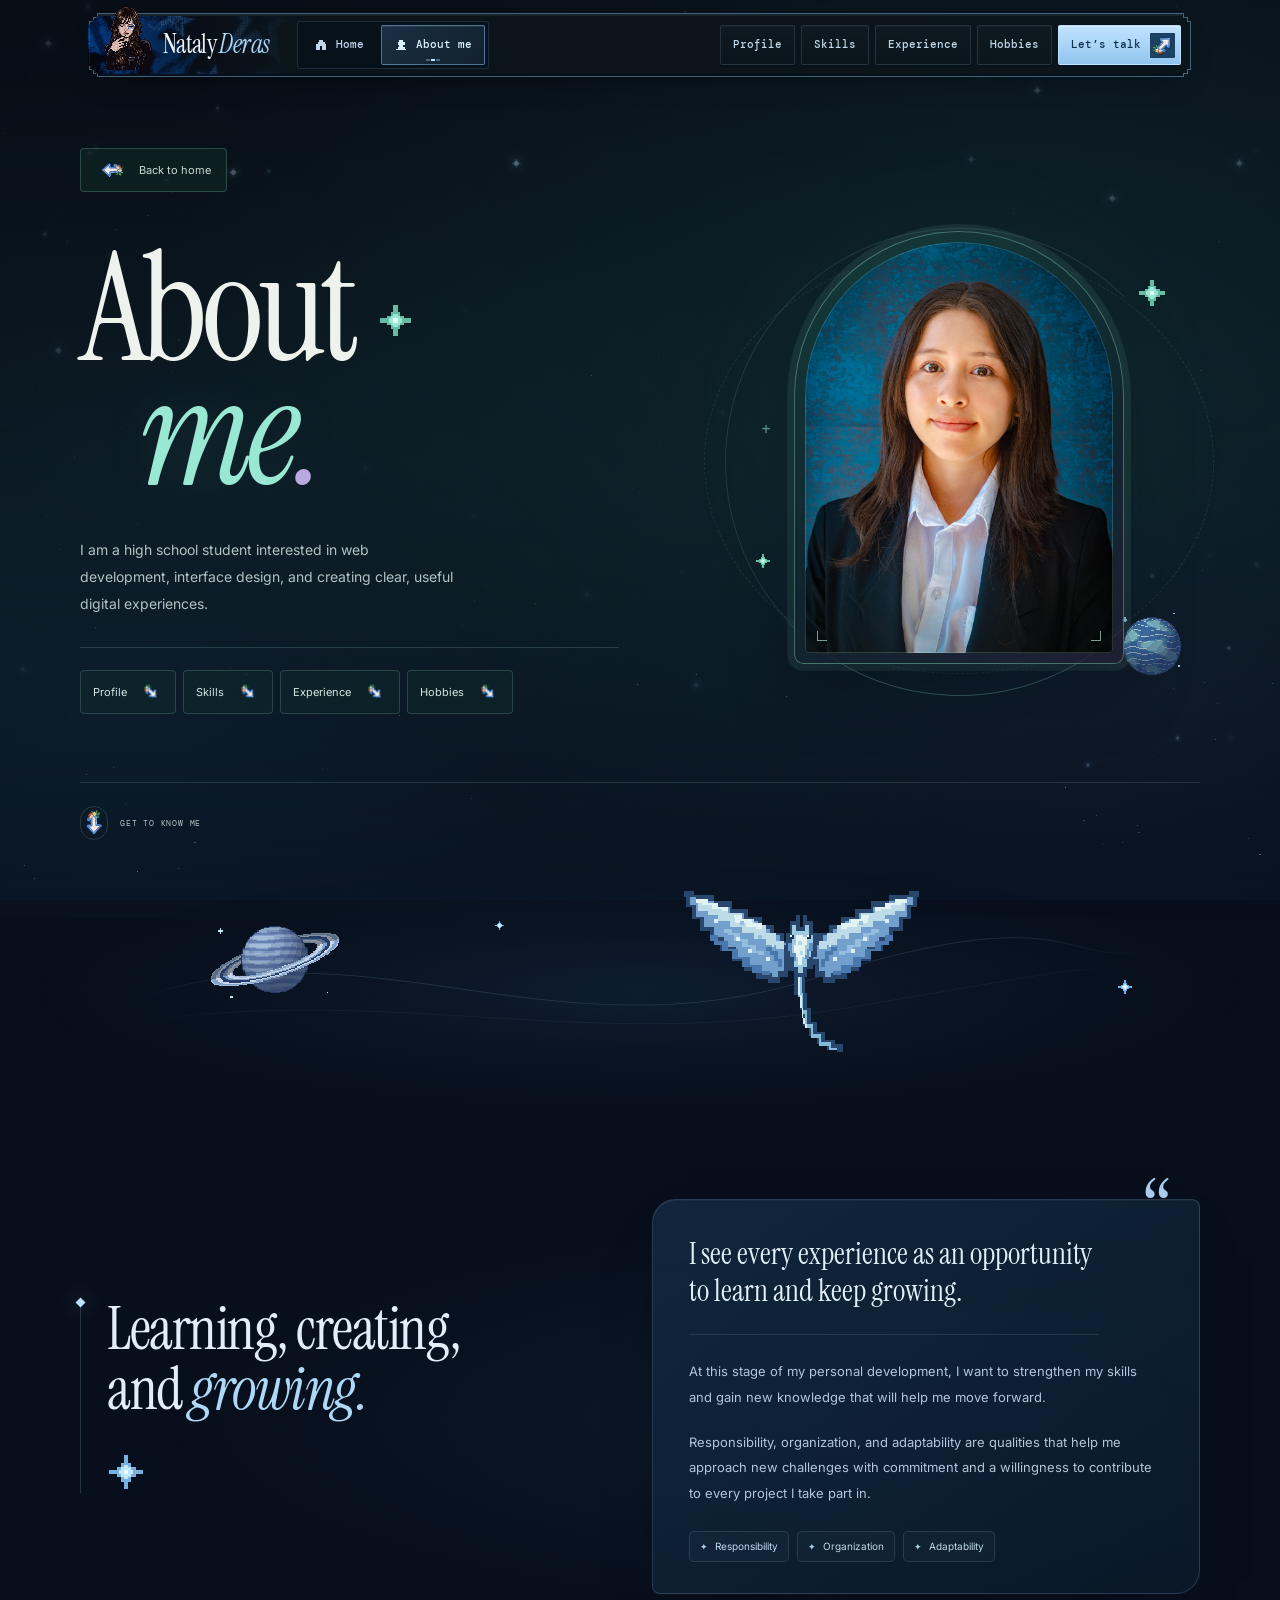
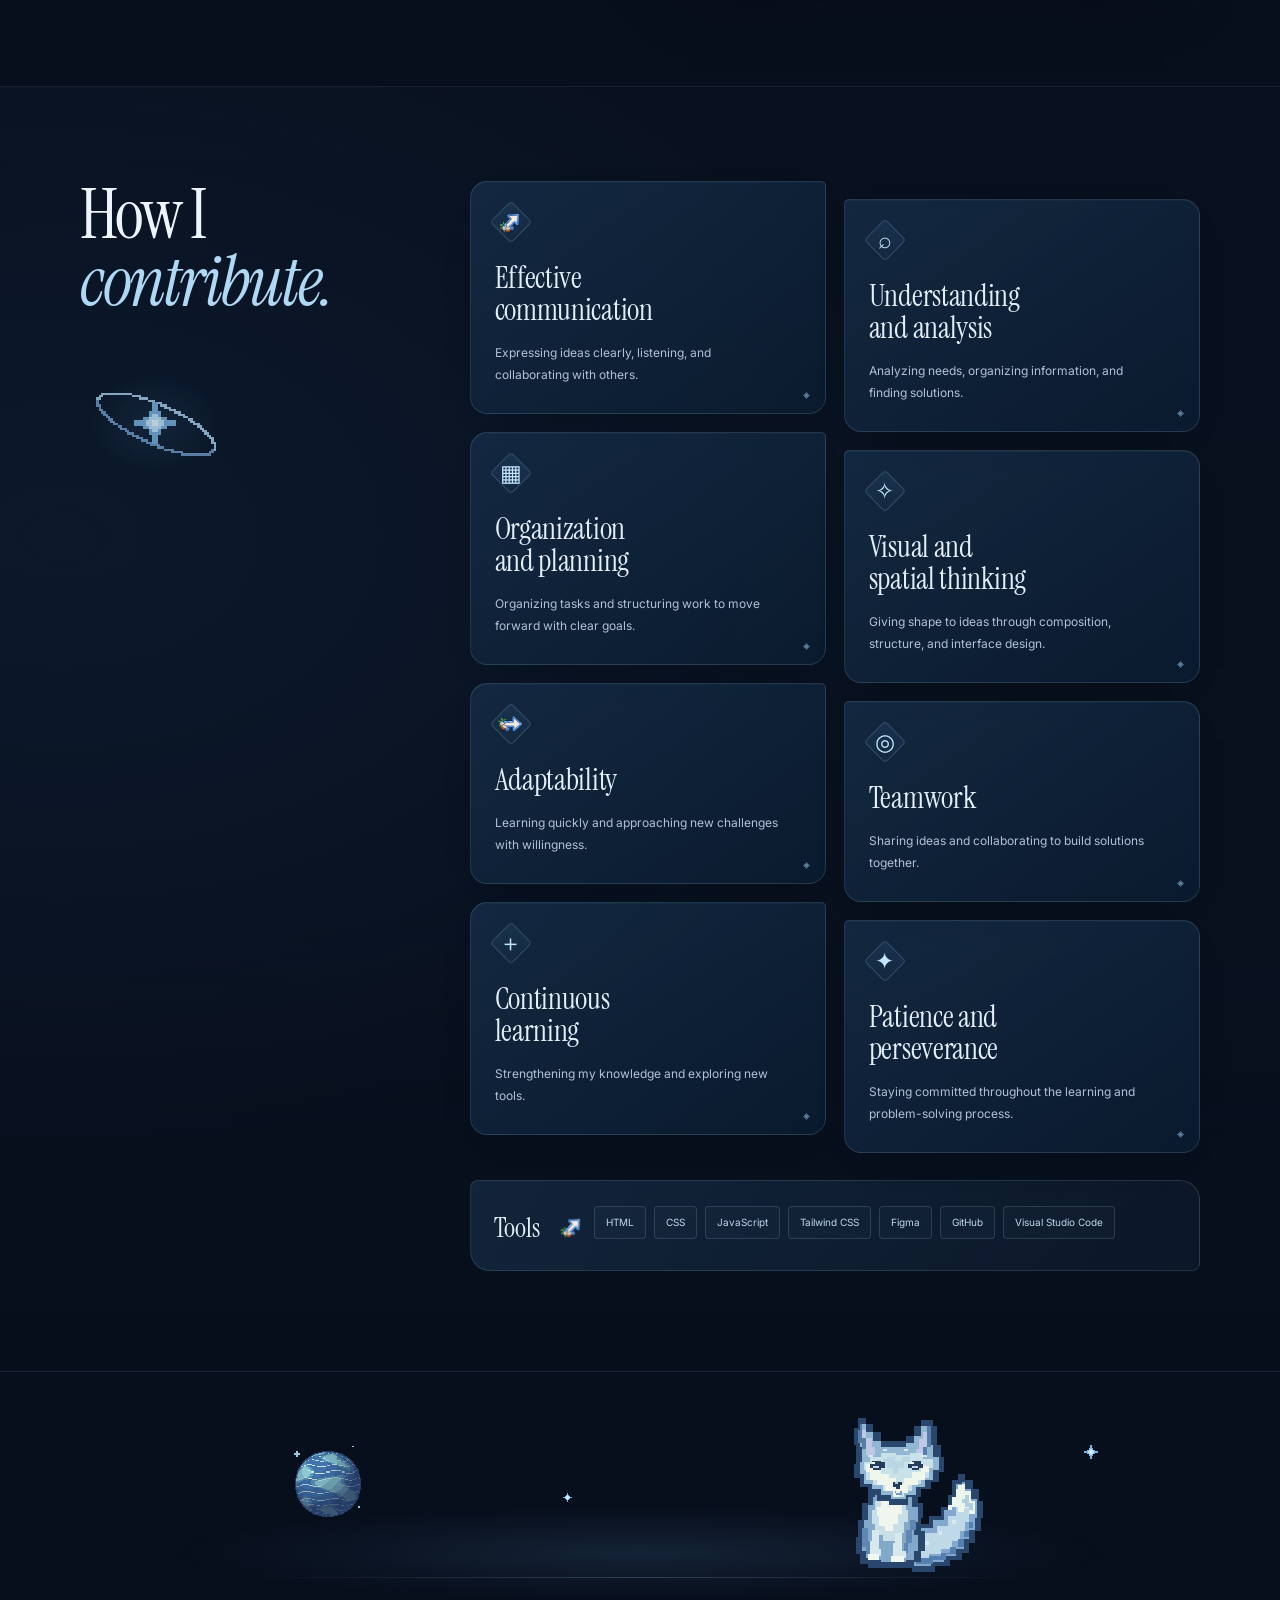
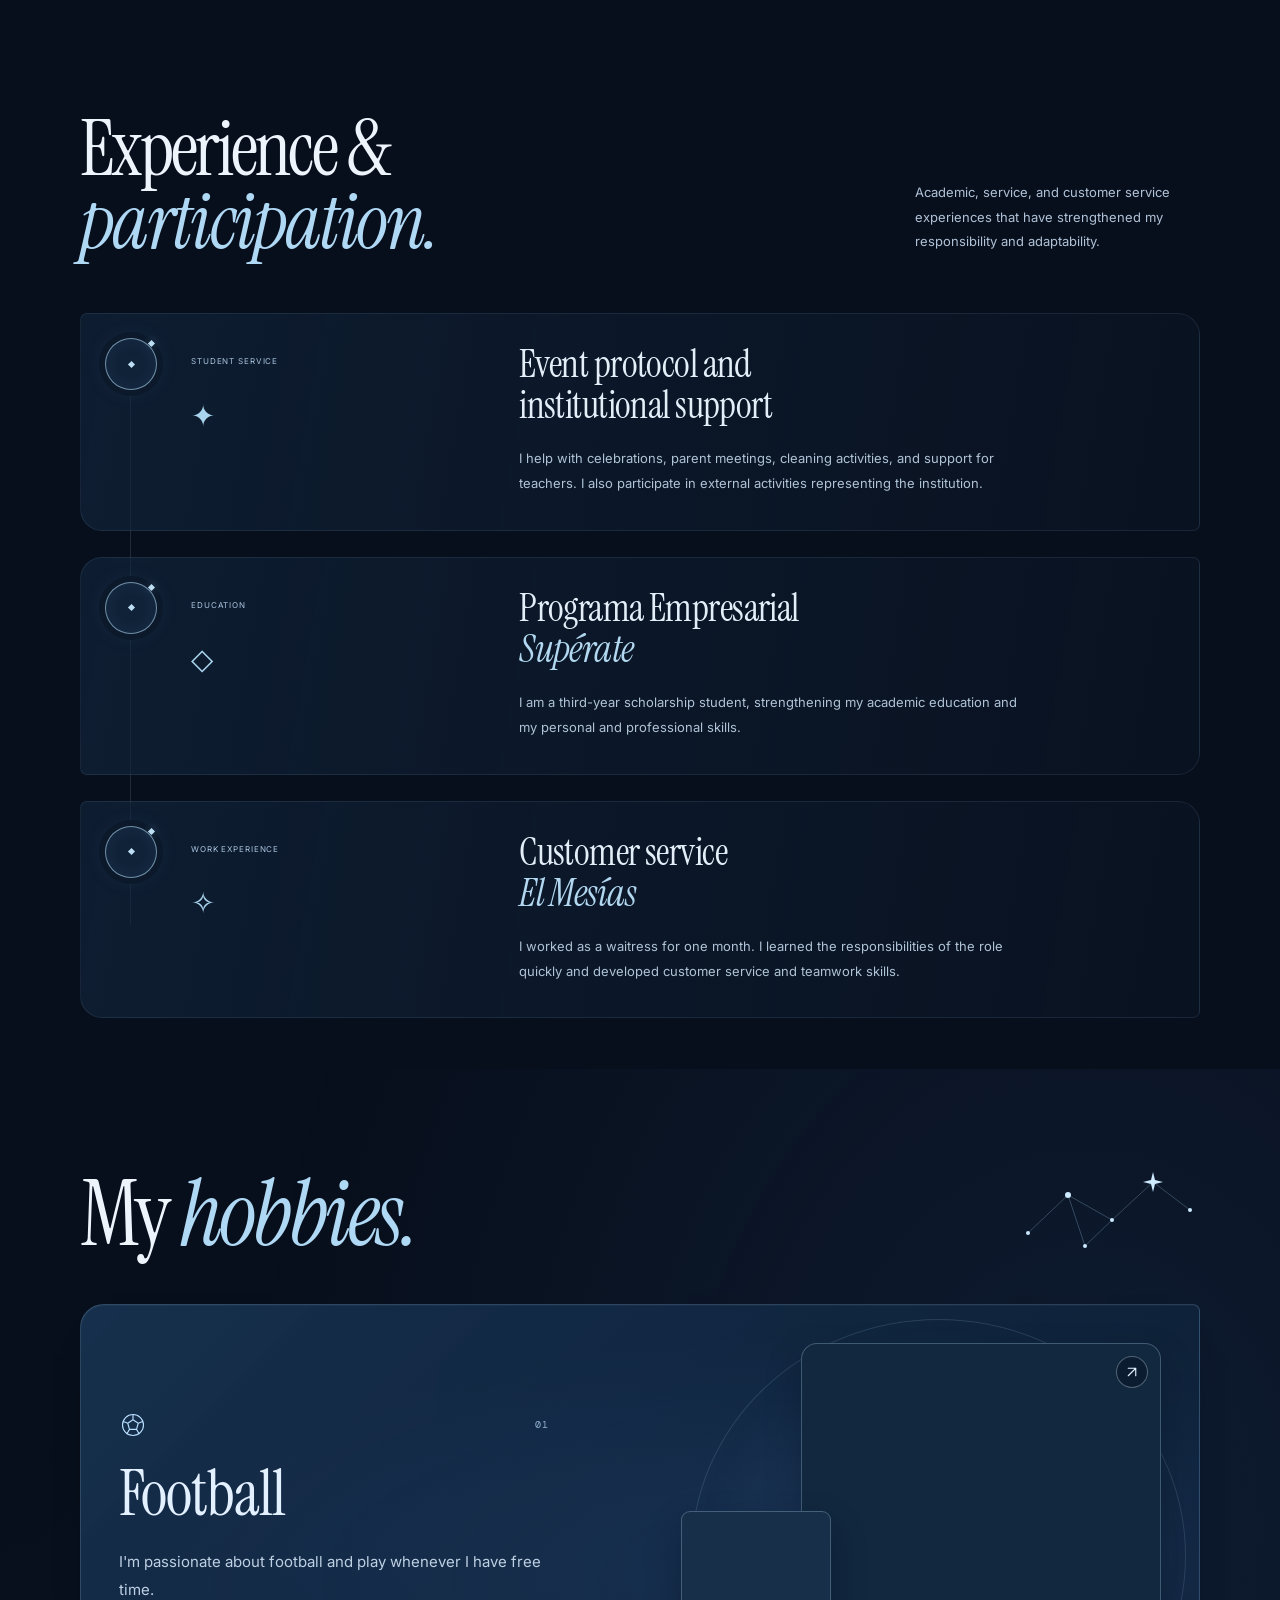
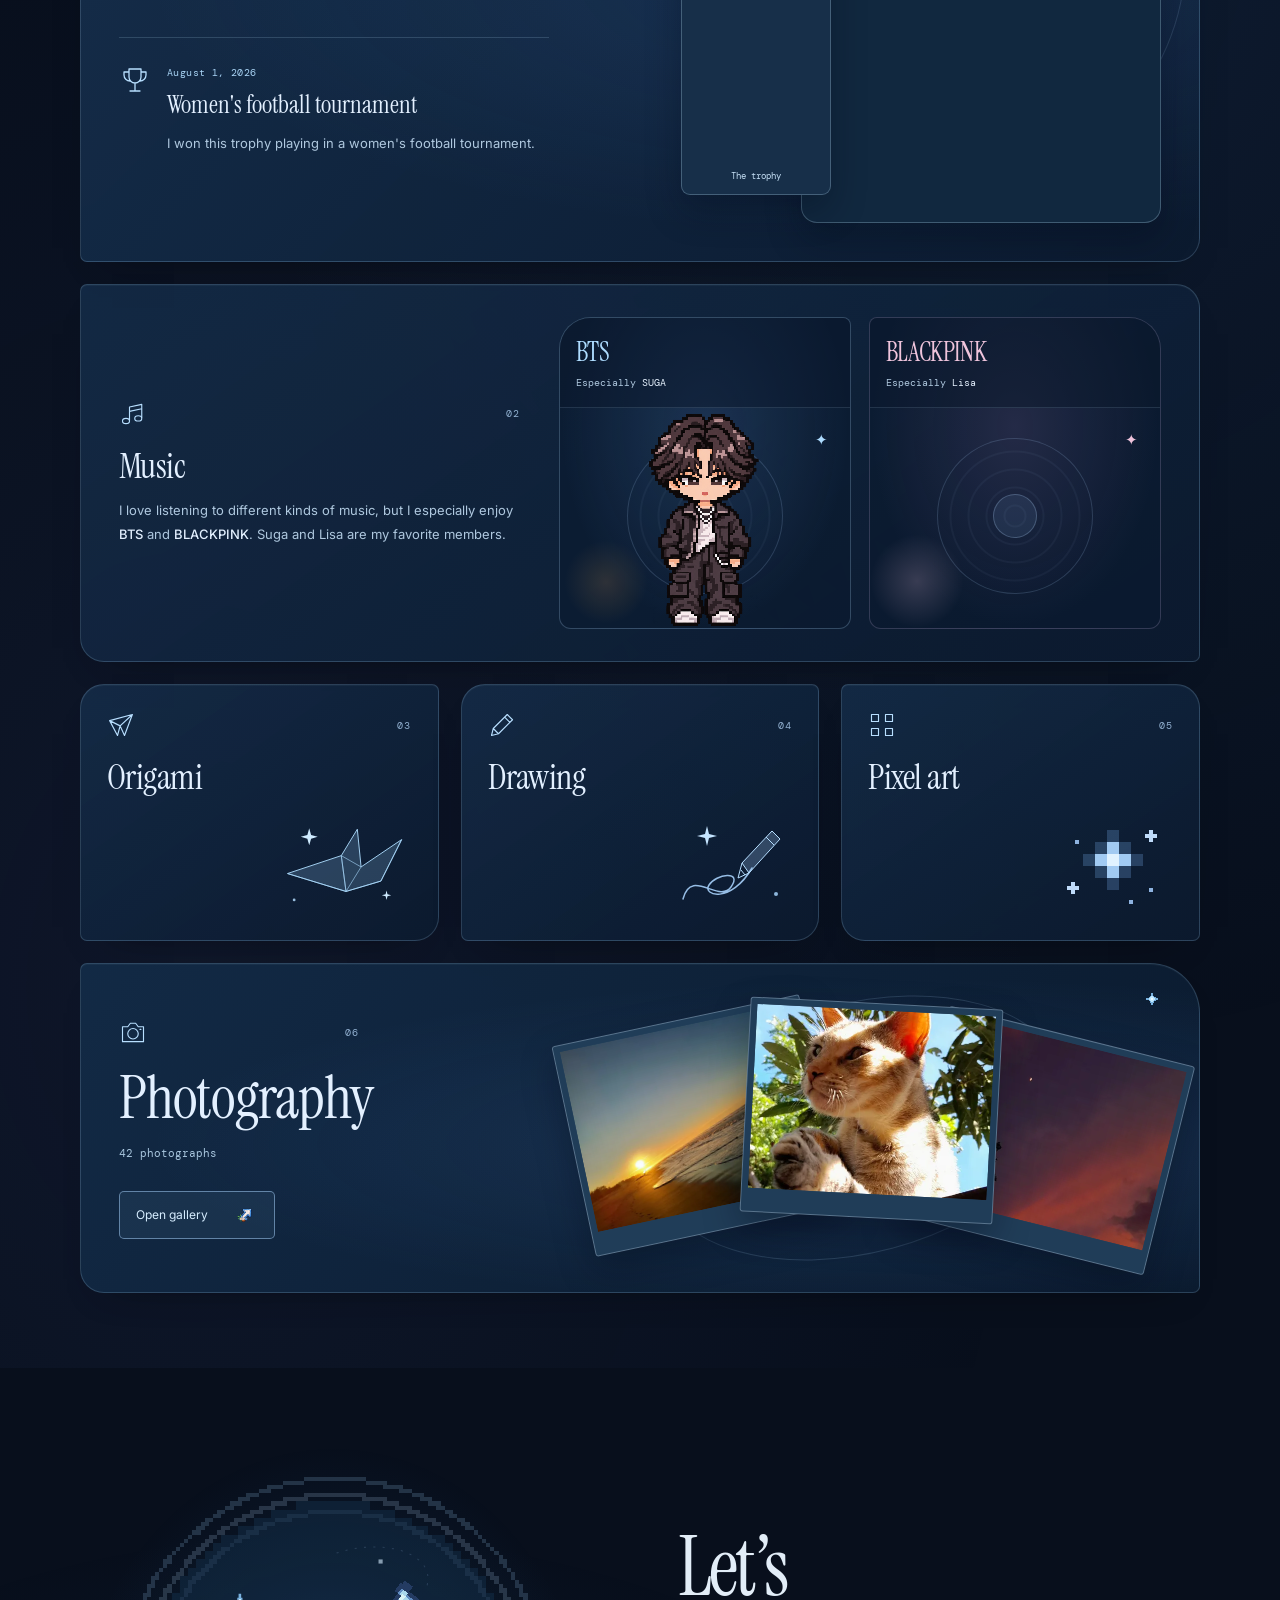
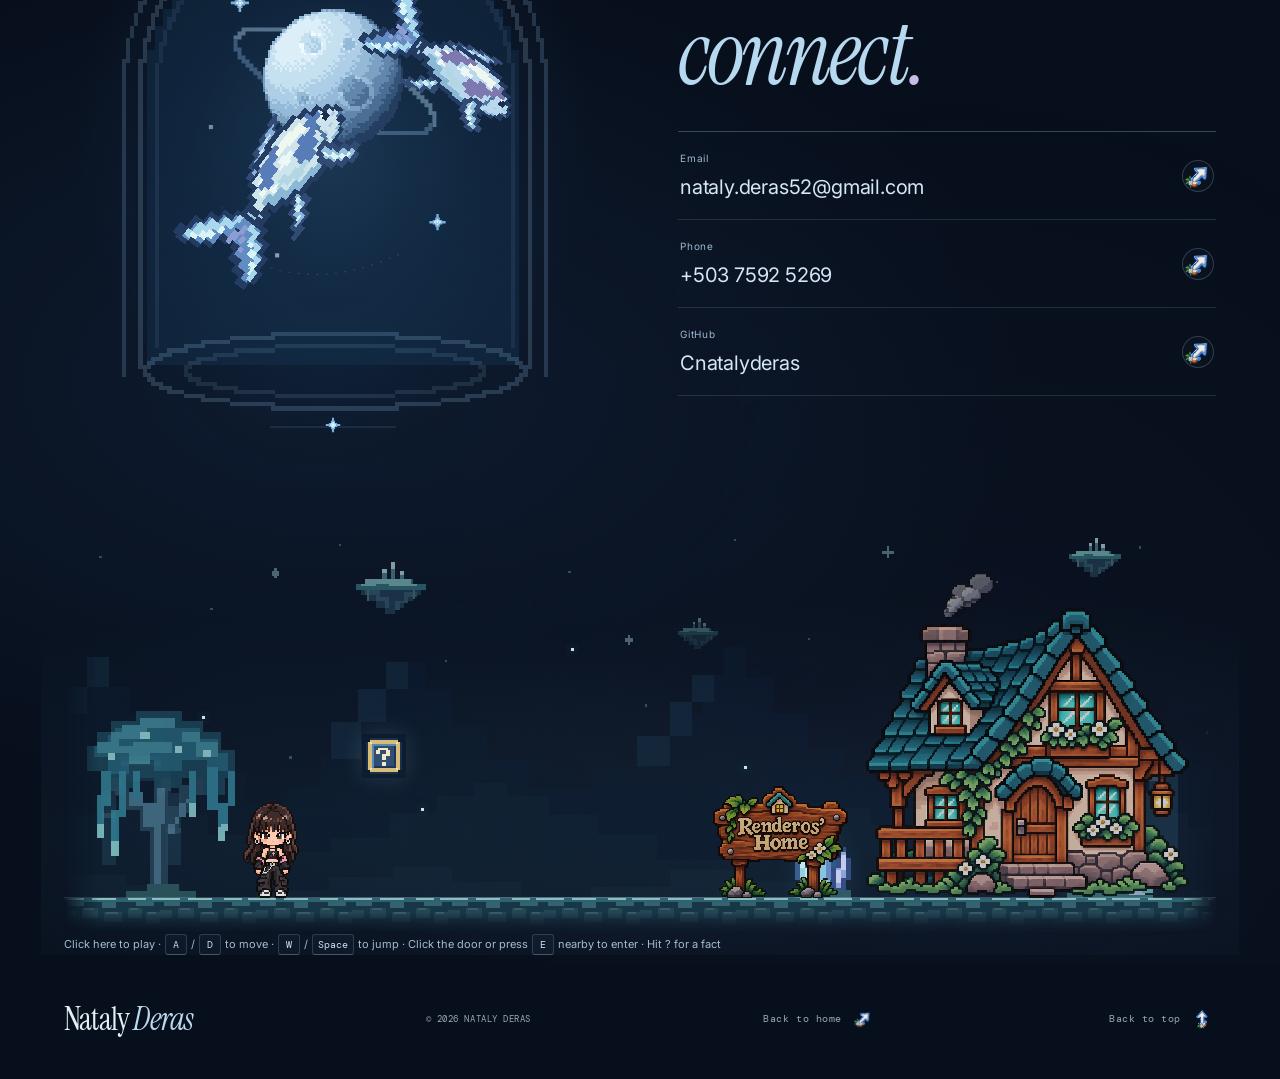
==== commit 36199e42: "Bug FIxes" ====
--- a/about.html
+++ b/about.html
@@ -237,10 +237,12 @@
                             <figure class="hobby-artist hobby-artist--suga">
                                 <figcaption><strong class="hobby-artist-group">BTS</strong><span class="hobby-artist-favorite">Especially <em>SUGA</em></span></figcaption>
                                 <div class="hobby-artist-stage"><span class="hobby-record" aria-hidden="true"></span><img src="assets/hobbies/Suga.png" alt="Pixel art of Suga" width="1254" height="1254" loading="lazy" decoding="async"></div>
+                                <span class="hobby-artist-decoration hobby-artist-decoration--shooky" aria-hidden="true"><img src="assets/Decoration/Shooky.png" alt="" width="1254" height="1254" loading="lazy" decoding="async"></span>
                             </figure>
                             <figure class="hobby-artist hobby-artist--lisa">
                                 <figcaption><strong class="hobby-artist-group">BLACKPINK</strong><span class="hobby-artist-favorite">Especially <em>Lisa</em></span></figcaption>
                                 <div class="hobby-artist-stage"><span class="hobby-record" aria-hidden="true"></span><img src="assets/hobbies/Lisa.png" alt="Pixel art of Lisa" width="1254" height="1254" loading="lazy" decoding="async"></div>
+                                <span class="hobby-artist-decoration hobby-artist-decoration--rockstar" aria-hidden="true"><img src="assets/Decoration/rockSTAR.png" alt="" width="1254" height="1254" loading="lazy" decoding="async"></span>
                             </figure>
                         </div>
                     </article>
--- a/styles/hobbies.css
+++ b/styles/hobbies.css
@@ -52,6 +52,14 @@
 .hobby-artist-group { display: block; color: var(--artist-accent); font: 400 clamp(20px, 2vw, 27px)/1.15 var(--serif); letter-spacing: -.015em; }
 .hobby-artist-favorite { display: block; margin-top: 8px; color: #afc8df; font: 10px/1.6 var(--mono); }
 .hobby-artist-favorite em { color: #e7f2ff; font-style: normal; }
+.hobby-artist-decoration { --decoration-tilt: -6deg; position: absolute; z-index: 3; bottom: 14px; left: 14px; width: clamp(44px, 5vw, 72px); aspect-ratio: 1; pointer-events: none; animation: hobby-decoration-float 5s ease-in-out infinite; }
+.hobby-artist-decoration::before { content: ''; position: absolute; inset: -10px; border-radius: 50%; background: radial-gradient(circle, #e8a75a28, transparent 70%); }
+.hobby-artist-decoration img { position: relative; display: block; width: 100%; height: auto; image-rendering: pixelated; filter: drop-shadow(0 4px 5px #020b1b80); }
+.hobby-artist-decoration--rockstar { --decoration-tilt: 8deg; bottom: 10px; left: 10px; width: clamp(50px, 5.8vw, 84px); animation-delay: -2.5s; }
+.hobby-artist-decoration--rockstar::before { background: radial-gradient(circle, #efc4dc33, transparent 70%); }
+.hobby-artist-decoration--rockstar img { filter: drop-shadow(0 0 6px #c2b4ed40) drop-shadow(0 4px 5px #020b1b70); }
+@keyframes hobby-decoration-float { 0%, 100% { transform: translateY(0) rotate(var(--decoration-tilt)); } 50% { transform: translateY(-4px) rotate(calc(var(--decoration-tilt) + 4deg)); } }
+html[data-motion="paused"] .hobby-artist-decoration { animation-play-state: paused; }
 .hobby-card--creative { grid-column: span 2; min-height: 225px; overflow: hidden; }
 .hobby-art { display: block; width: 120px; height: 96px; margin: 22px 0 0 auto; overflow: visible; }
 .hobby-art--origami { width: 132px; }
@@ -150,6 +158,8 @@
     .hobby-artist figcaption { padding: 18px 0 18px 16px; border: 0; background: none; }
     .hobby-artist-group { font-size: clamp(19px, 5.5vw, 27px); }
     .hobby-artist-favorite { font-size: 9px; }
+    .hobby-artist-decoration { bottom: 10px; left: 18px; width: 44px; }
+    .hobby-artist-decoration--rockstar { bottom: 6px; left: 17px; width: 50px; }
     .hobby-art { width: 95px; max-width: 100%; }
     .hobby-card--photography { grid-template-columns: 1fr; gap: 36px; padding: 27px; }
     .hobby-card--photography h3 { font-size: 46px; }
@@ -174,3 +184,4 @@
     .photo-gallery-counter { font-size: 10px; }
 }
 @media (prefers-reduced-motion: reduce) { .hobby-gallery-link, .photo-tile, .hobby-football-memory a { transition: none; } }
+@media (prefers-reduced-motion: reduce) { .hobby-artist-decoration { animation: none; transform: rotate(var(--decoration-tilt)); } }
--- a/styles/contact-character.css
+++ b/styles/contact-character.css
@@ -463,3 +463,82 @@
     .contact-character-help { flex: 1 0 100%; font-size: 10px; }
     .contact-character-controls { justify-content: flex-start; }
 }
+
+/* Mobile play uses the desktop arena, letterboxed inside a landscape-only session. */
+.character-game-frame { display: contents; }
+.character-mobile-launcher, .character-mobile-bar, .character-mobile-rotate { display: none; }
+.character-mobile-launcher[hidden], .character-mobile-bar[hidden], .character-mobile-rotate[hidden] { display: none !important; }
+.contact-playground.is-mobile-mode:not(.is-mobile-session) .character-game-frame,
+.contact-playground.is-mobile-mode:not(.is-mobile-session) .contact-character-toolbar { display: none; }
+.character-mobile-launcher { align-items: center; flex-direction: column; gap: 12px; padding: 32px 22px; border: 1px solid #a9d3f332; border-radius: 18px 6px; color: #deedff; text-align: center; background: radial-gradient(ellipse at 50% 0, #497fc925, transparent 75%), #102238; }
+.is-mobile-mode .character-mobile-launcher { display: flex; }
+.character-mobile-launcher > svg { width: 58px; height: 58px; fill: none; stroke: #b8dfff; stroke-width: 1.5; stroke-linecap: round; stroke-linejoin: round; }
+.character-mobile-launcher h3 { font: 400 32px/1.1 var(--serif, Georgia, serif); }
+.character-mobile-launcher p { max-width: 280px; color: #afc8df; font: 12px/1.8 var(--sans, sans-serif); }
+.character-mobile-launcher button { display: inline-flex; align-items: center; justify-content: center; gap: 24px; min-height: 48px; margin-top: 7px; padding: 0 20px; border: 1px solid #b6daff66; border-radius: 7px; color: #e3f0ff; background: #b6daff12; font: 12px var(--sans, sans-serif); touch-action: manipulation; }
+.character-mobile-launcher button > span { font-size: 20px; }
+html.character-mobile-open, html.character-mobile-open body { overflow: hidden; overscroll-behavior: none; }
+.contact-playground.is-mobile-session {
+    position: fixed;
+    z-index: 2147483000;
+    inset: 0;
+    width: 100%;
+    height: 100dvh;
+    min-width: 0;
+    margin: 0;
+    border: 0;
+    border-radius: 0;
+    outline: none;
+    color: #deedff;
+    background: #030916;
+    overflow: hidden;
+    touch-action: none;
+    -webkit-user-select: none;
+    user-select: none;
+}
+.contact-playground.is-mobile-session::backdrop { background: #030916; }
+.is-mobile-session .character-game-frame { position: absolute; display: block; overflow: hidden; border-radius: 8px; background: #000; }
+.contact-playground.is-mobile-session .contact-character-stage {
+    position: absolute;
+    top: 0;
+    left: 0;
+    width: 1160px;
+    height: 420px;
+    border-radius: 0;
+    transform: scale(var(--mobile-game-scale, 1));
+    transform-origin: top left;
+    touch-action: none;
+}
+.is-mobile-session .contact-character-canvas { touch-action: none; }
+.is-mobile-session .character-world-willow { left: 1%; width: 170px; opacity: .8; }
+.is-mobile-session .character-world-crystals { left: 63%; width: 66px; }
+.is-mobile-session .character-world-mushrooms { right: 5%; width: 96px; }
+.is-mobile-session .character-world-island--one { left: 25%; top: 48px; width: 78px; }
+.is-mobile-session .character-world-island--two { left: 53%; top: 104px; width: 46px; }
+.is-mobile-session .character-world-island--three { right: 8%; top: 24px; width: 58px; }
+.is-mobile-session .character-lucky-block { --lucky-size: 36px; }
+.is-mobile-session .character-mobile-bar { position: absolute; z-index: 10; top: 0; left: 0; right: 0; display: flex; justify-content: flex-end; padding: max(6px, env(safe-area-inset-top)) max(12px, env(safe-area-inset-right)) 6px max(12px, env(safe-area-inset-left)); }
+.character-mobile-bar button { display: flex; align-items: center; justify-content: center; gap: 14px; min-height: 44px; padding: 0 12px; border: 1px solid #b6daff40; border-radius: 7px; color: #deedff; background: #14283f; font: 11px var(--sans, sans-serif); touch-action: manipulation; }
+.character-mobile-bar button > span { font-size: 24px; line-height: 1; }
+.is-mobile-session .contact-character-toolbar { position: absolute; z-index: 4; left: max(12px, env(safe-area-inset-left)); right: max(12px, env(safe-area-inset-right)); bottom: max(8px, env(safe-area-inset-bottom)); display: block; margin: 0; }
+.is-mobile-session .contact-character-help { display: none; }
+.is-mobile-session .contact-character-controls { display: grid; grid-template-columns: 56px 56px 1fr 56px; gap: 12px; width: 100%; }
+.is-mobile-session .contact-character-controls button { width: 56px; height: 56px; border-radius: 10px; background: linear-gradient(#24405a, #152b43); }
+.is-mobile-session .contact-character-controls button[data-character-control="jump"] { grid-column: 4; margin-left: 0; }
+.is-mobile-session .character-mobile-rotate { position: absolute; z-index: 6; inset: 0; display: flex; flex-direction: column; align-items: center; justify-content: center; gap: 20px; padding: 75px 28px; color: #deedff; text-align: center; background: #030916; }
+.character-mobile-rotate svg { width: 80px; height: 80px; fill: none; stroke: #b8dfff; stroke-width: 1.5; stroke-linecap: round; stroke-linejoin: round; }
+.character-mobile-rotate h3 { max-width: 320px; font: 400 38px/1.1 var(--serif, Georgia, serif); }
+.character-mobile-rotate p { max-width: 290px; color: #afc8df; font: 13px/1.8 var(--sans, sans-serif); }
+.is-mobile-session.is-portrait .character-game-frame,
+.is-mobile-session.is-portrait .contact-character-toolbar { visibility: hidden; }
+.is-mobile-session .character-cat-prompt { font-size: calc(10px / var(--mobile-game-scale)); }
+.is-mobile-session .character-door-prompt { font-size: calc(11px / var(--mobile-game-scale)); }
+.is-mobile-session .character-exit { min-height: calc(44px / var(--mobile-game-scale)); font-size: calc(11px / var(--mobile-game-scale)); }
+.is-mobile-session .character-exit-hint { font-size: calc(10px / var(--mobile-game-scale)); }
+.is-mobile-session .character-exit kbd, .is-mobile-session .character-door kbd { display: none; }
+.is-mobile-session .character-lucky-block::after { content: ''; position: absolute; inset: calc((var(--lucky-size) - 44px / var(--mobile-game-scale)) / 2); }
+.is-mobile-session .contact-character-fact { width: min(calc(310px / var(--mobile-game-scale)), calc(100% - 32px)); }
+.is-mobile-session .contact-character-fact p { font-size: calc(11px / var(--mobile-game-scale)); }
+.is-mobile-session .character-fact-title { font-size: calc(10px / var(--mobile-game-scale)); }
+.is-mobile-session .character-keepsake-bar { font-size: calc(20px / var(--mobile-game-scale)); }
+.is-mobile-session .character-keepsake-bar button { width: calc(44px / var(--mobile-game-scale)); height: calc(44px / var(--mobile-game-scale)); font-size: calc(24px / var(--mobile-game-scale)); }
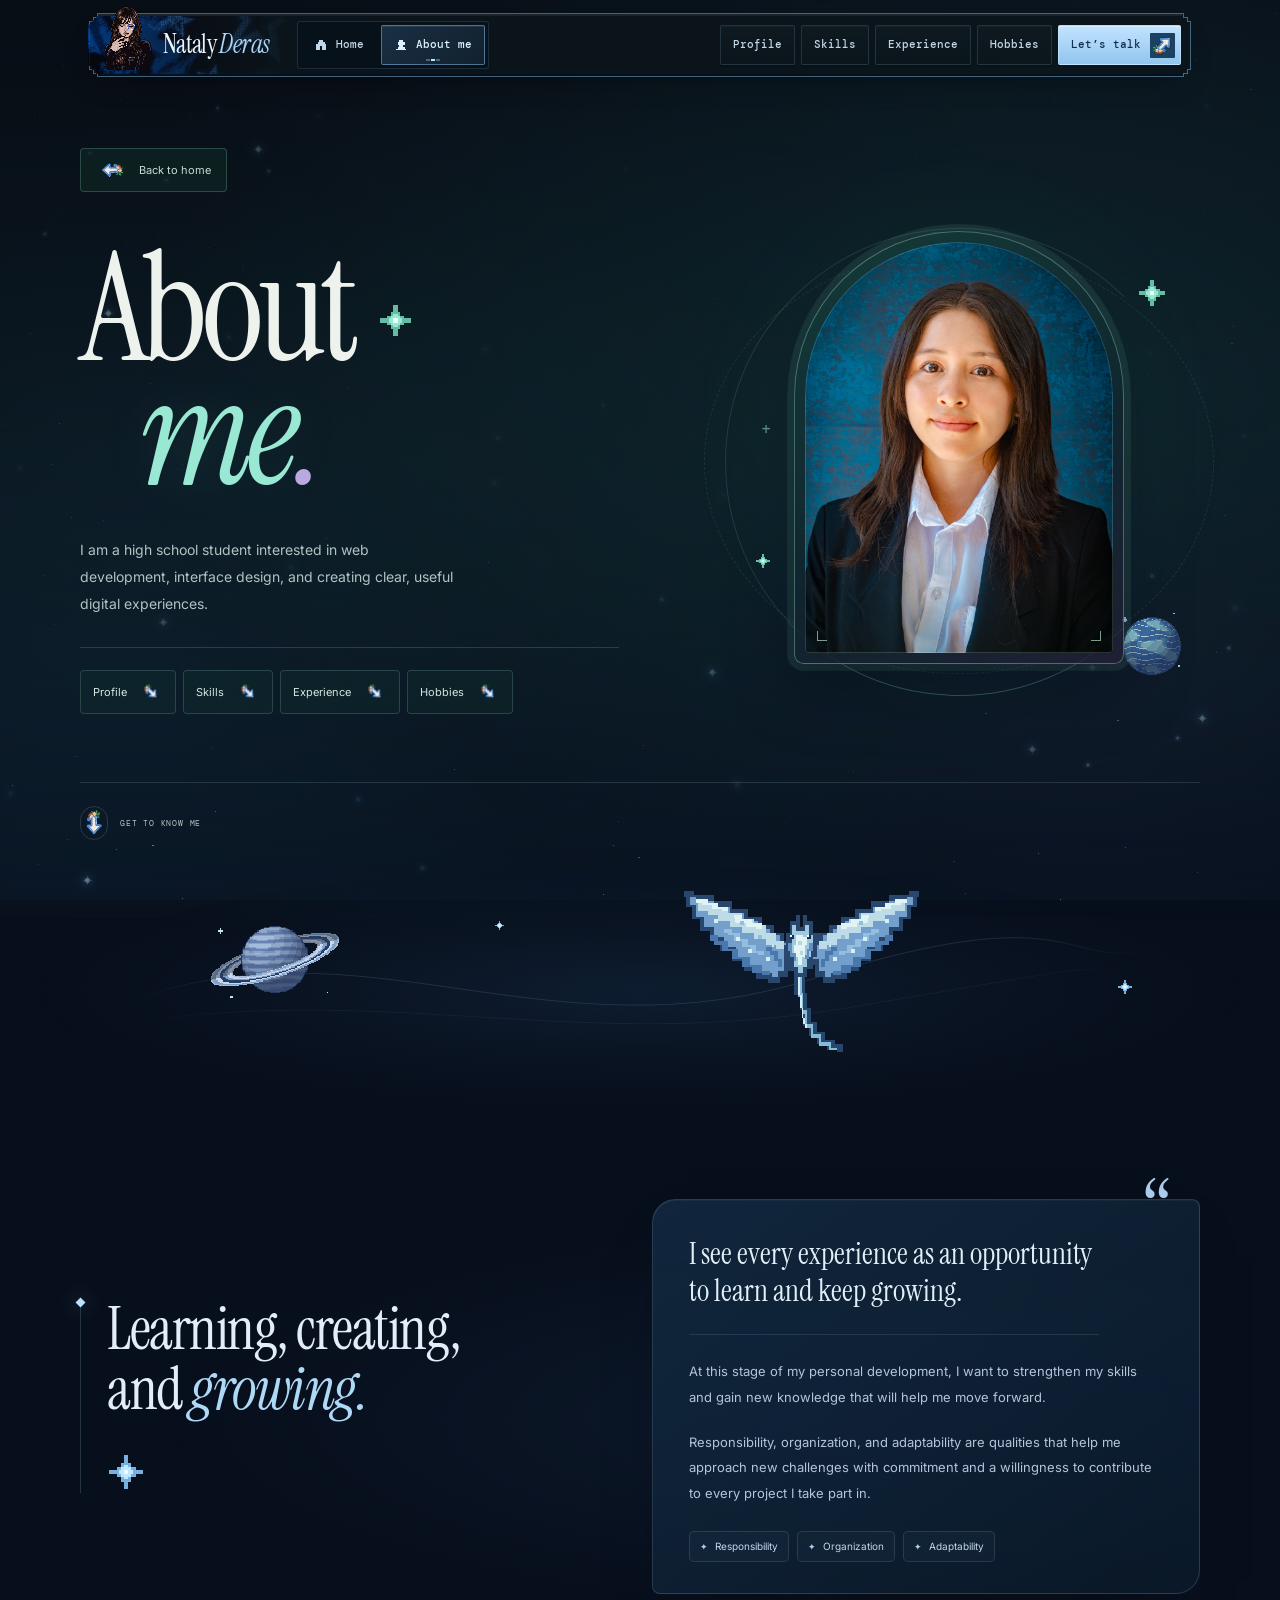
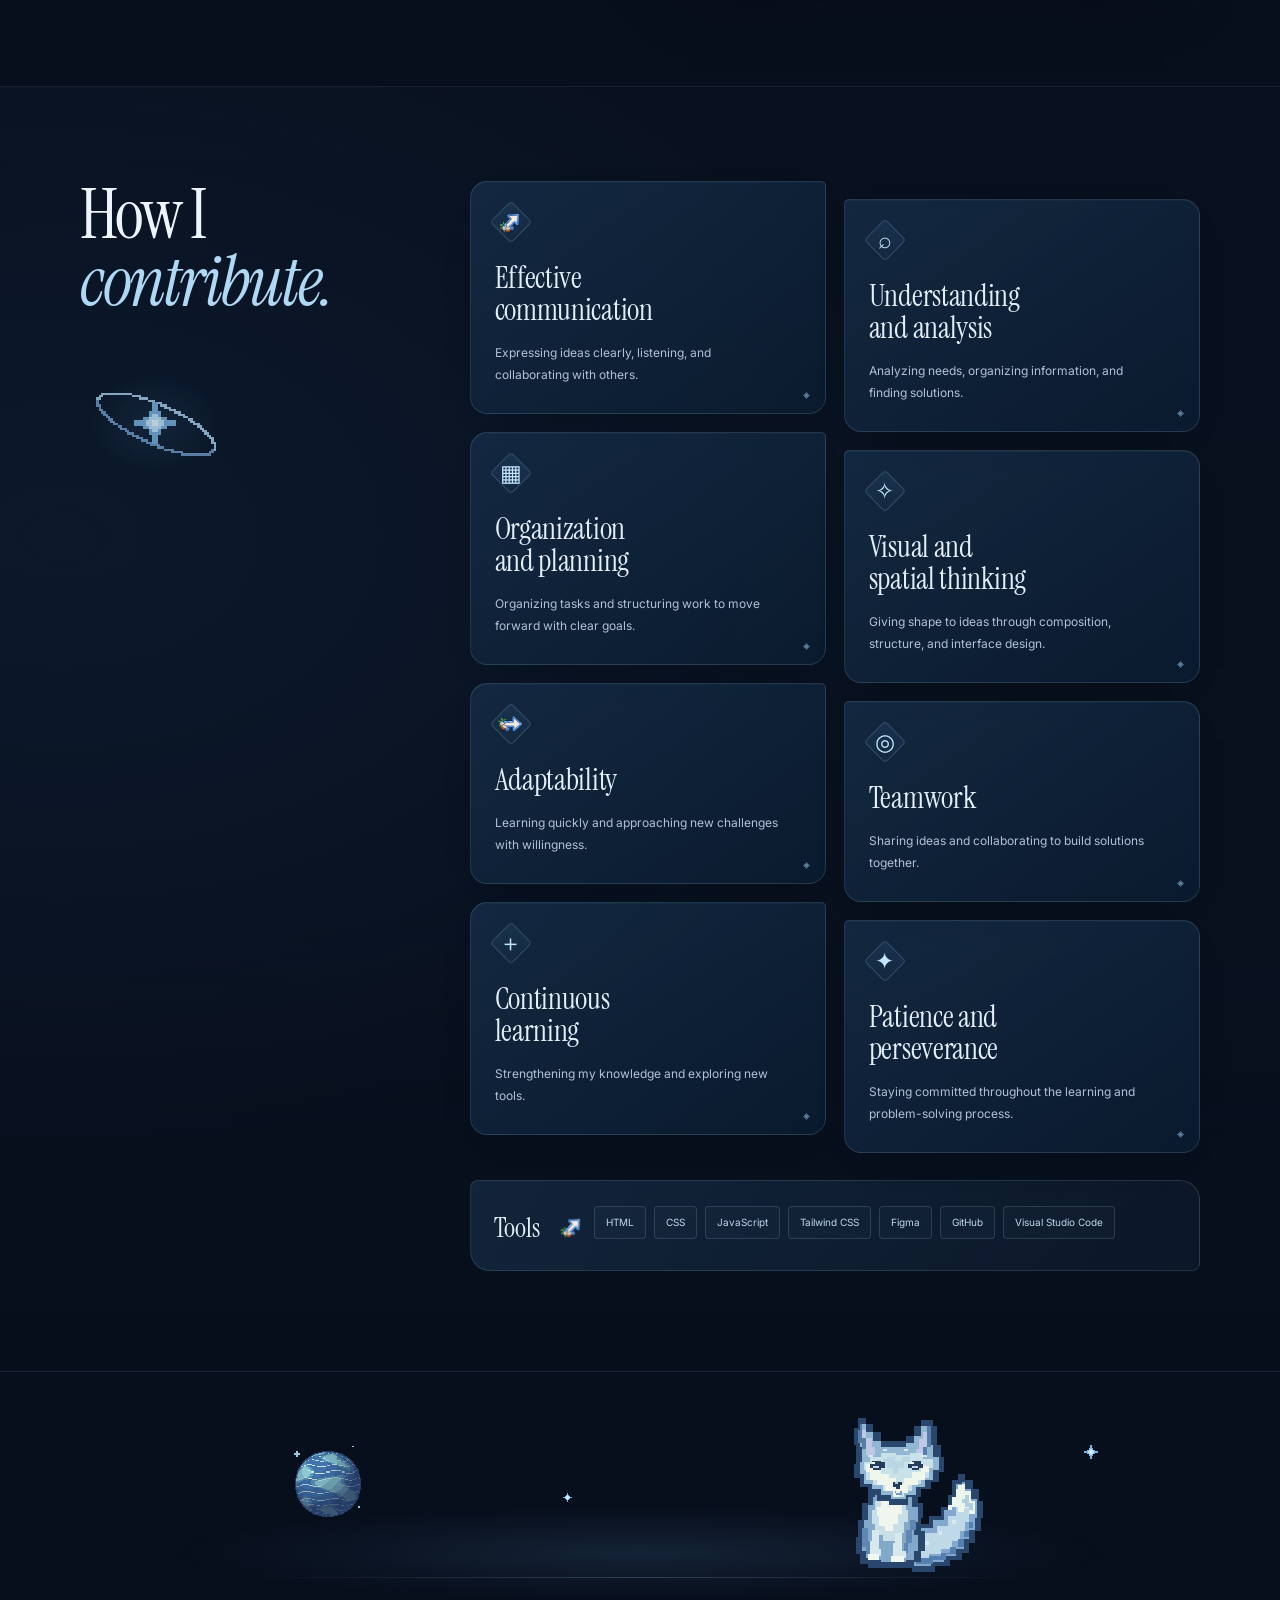
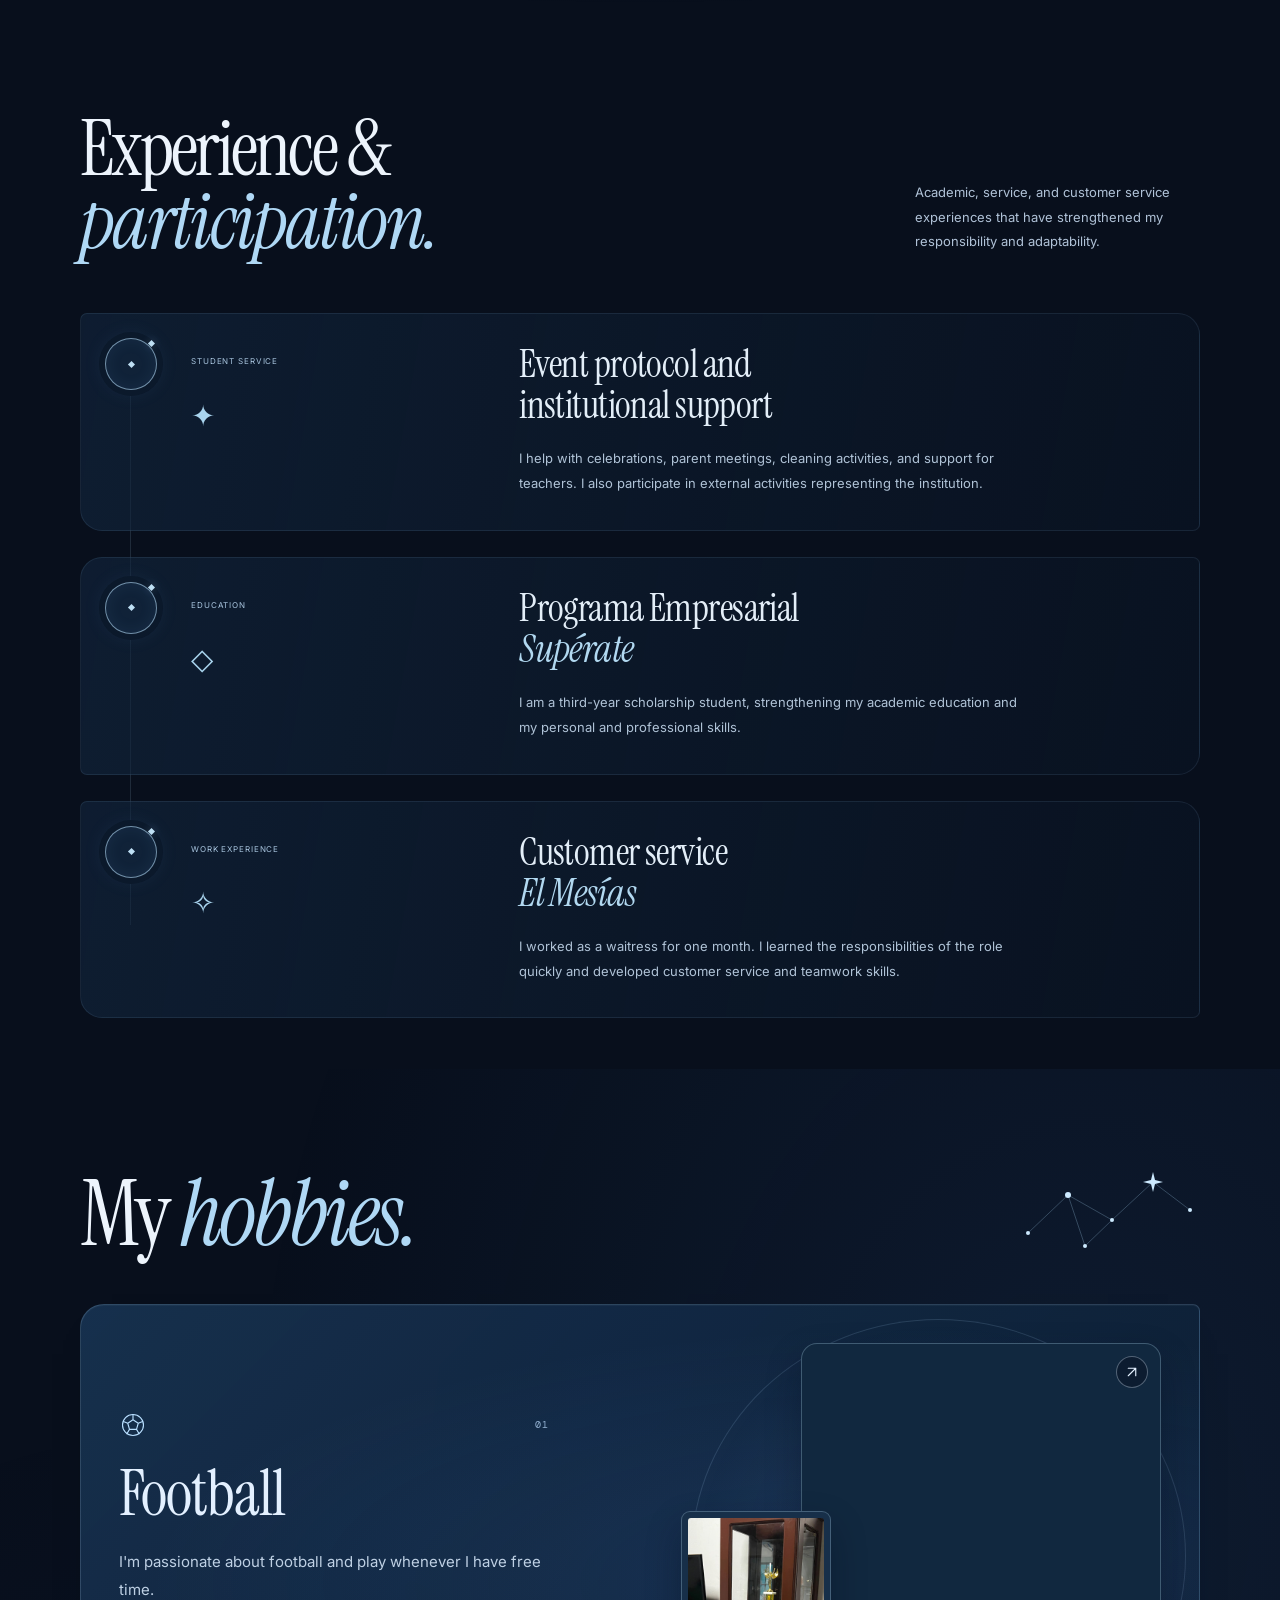
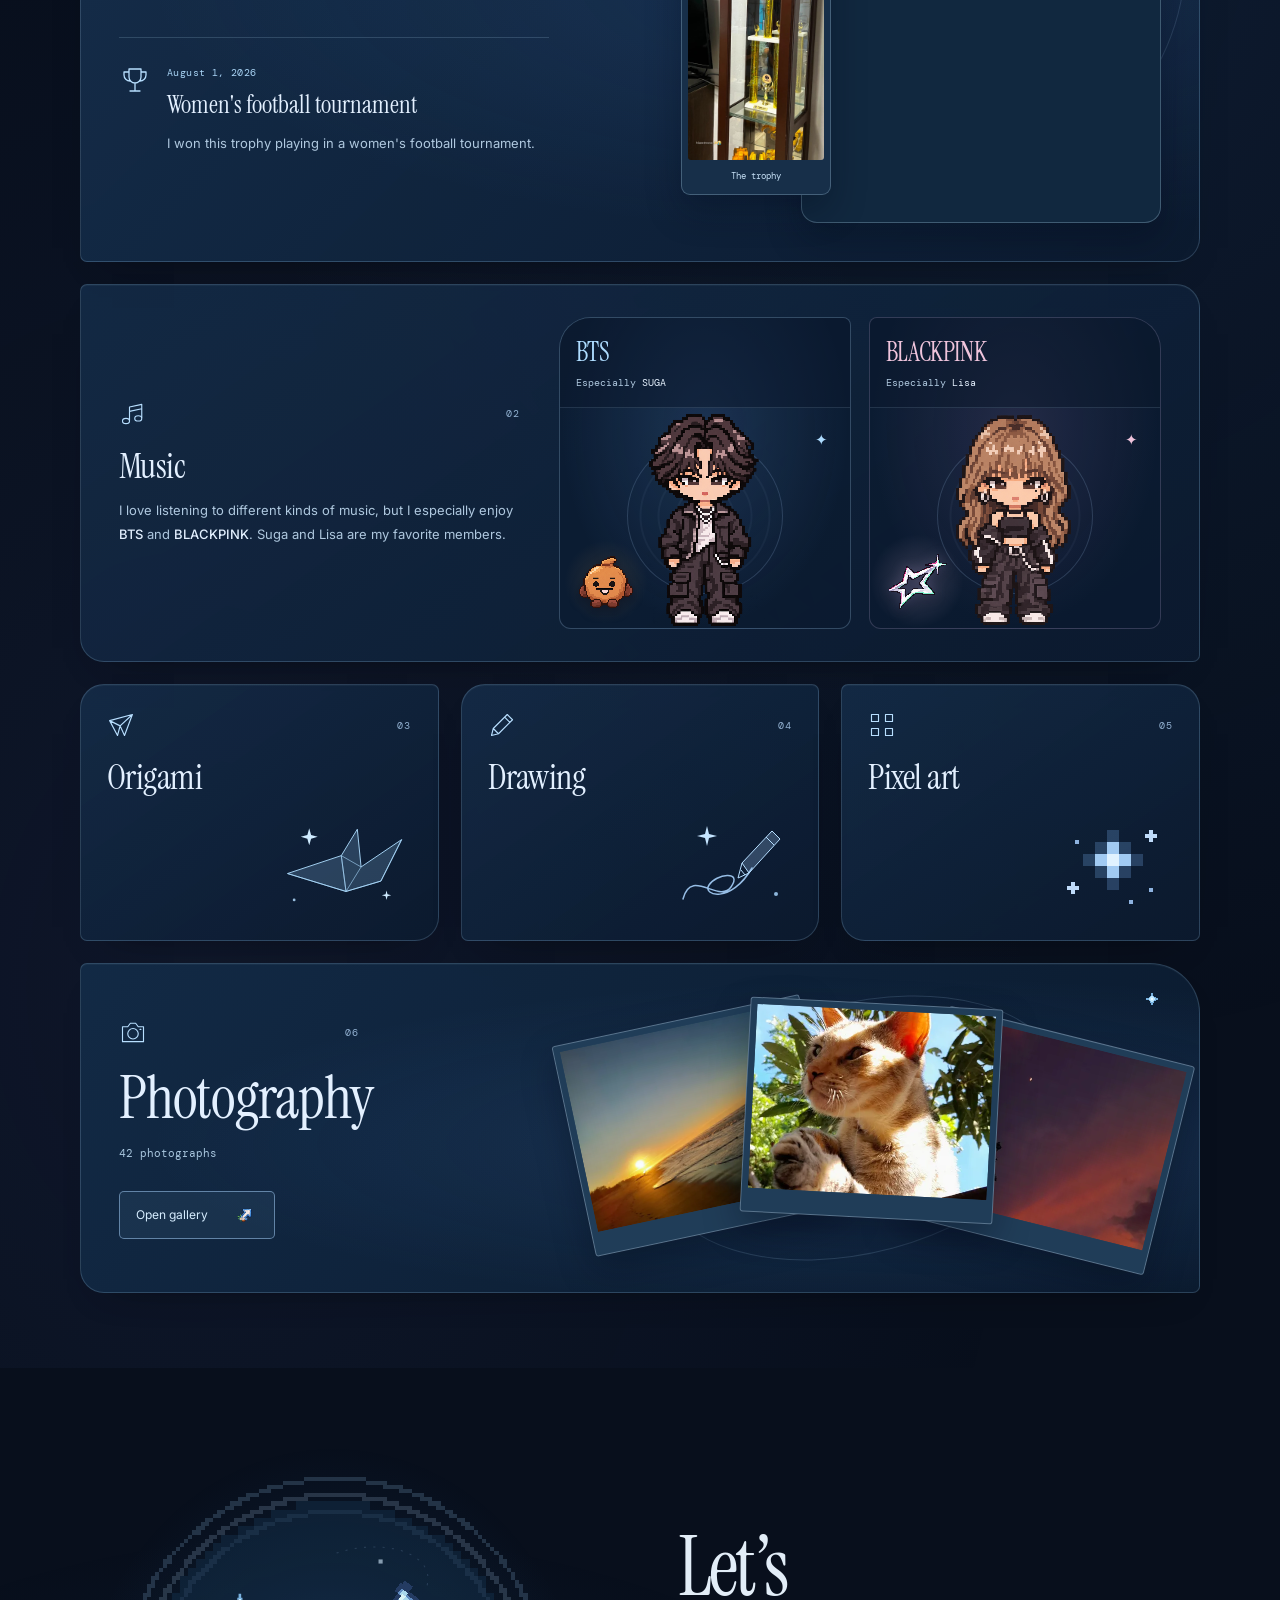
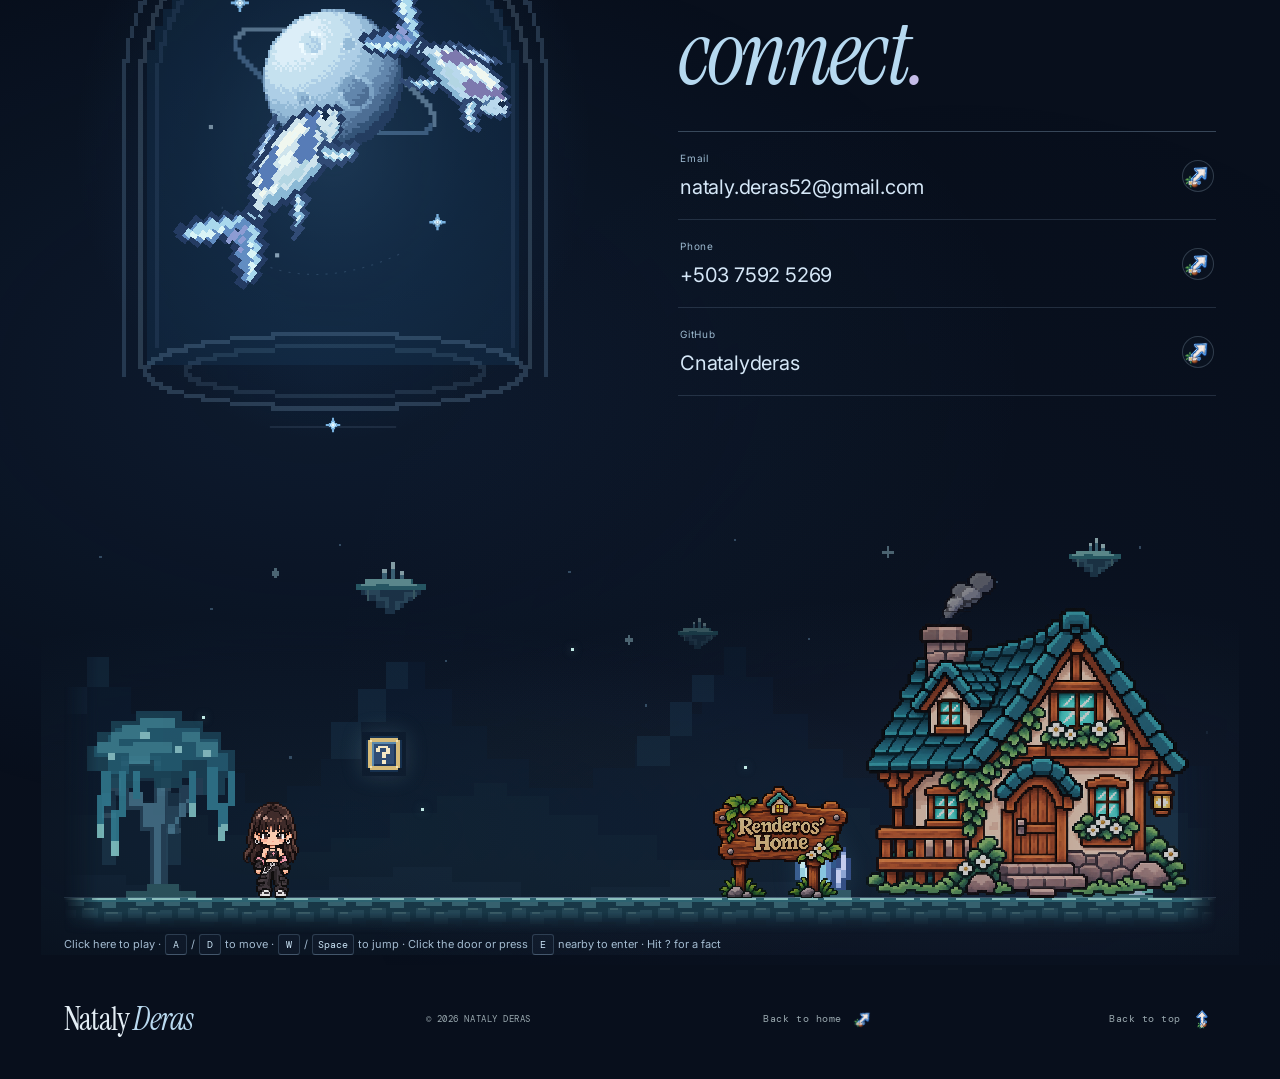
==== commit ab7c986c: "Link Configurations" ====
--- a/about.html
+++ b/about.html
@@ -3,9 +3,25 @@
 <head>
     <meta charset="UTF-8">
     <meta name="viewport" content="width=device-width, initial-scale=1.0">
-    <meta name="description" content="About Nataly Deras: a high school student interested in web development and interface design. Personal skills, experience, hobbies and photography.">
+    <meta name="description" content="I’m a high school student interested in web development, interface design, and creating clear, useful digital experiences.">
     <meta name="theme-color" content="#080e13">
-    <title>Nataly Deras</title>
+    <title>Nataly Deras | Portfolio</title>
+    <link rel="canonical" href="https://cnatalyderas.github.io/CocoNat/about.html">
+    <meta property="og:type" content="website">
+    <meta property="og:site_name" content="Nataly Deras | Portfolio">
+    <meta property="og:title" content="Nataly Deras | Portfolio">
+    <meta property="og:description" content="I’m a high school student interested in web development, interface design, and creating clear, useful digital experiences.">
+    <meta property="og:url" content="https://cnatalyderas.github.io/CocoNat/about.html">
+    <meta property="og:image" content="https://cnatalyderas.github.io/CocoNat/assets/link-thumbnail.png">
+    <meta property="og:image:type" content="image/png">
+    <meta property="og:image:width" content="1654">
+    <meta property="og:image:height" content="907">
+    <meta property="og:image:alt" content="Nataly Deras’s portfolio homepage with a pixel art portrait and a glowing jellyfish.">
+    <meta name="twitter:card" content="summary_large_image">
+    <meta name="twitter:title" content="Nataly Deras | Portfolio">
+    <meta name="twitter:description" content="I’m a high school student interested in web development, interface design, and creating clear, useful digital experiences.">
+    <meta name="twitter:image" content="https://cnatalyderas.github.io/CocoNat/assets/link-thumbnail.png">
+    <meta name="twitter:image:alt" content="Nataly Deras’s portfolio homepage with a pixel art portrait and a glowing jellyfish.">
     <link rel="icon" href="assets/favicon.png" type="image/png">
     <link rel="preconnect" href="https://fonts.googleapis.com">
     <link rel="preconnect" href="https://fonts.gstatic.com" crossorigin>
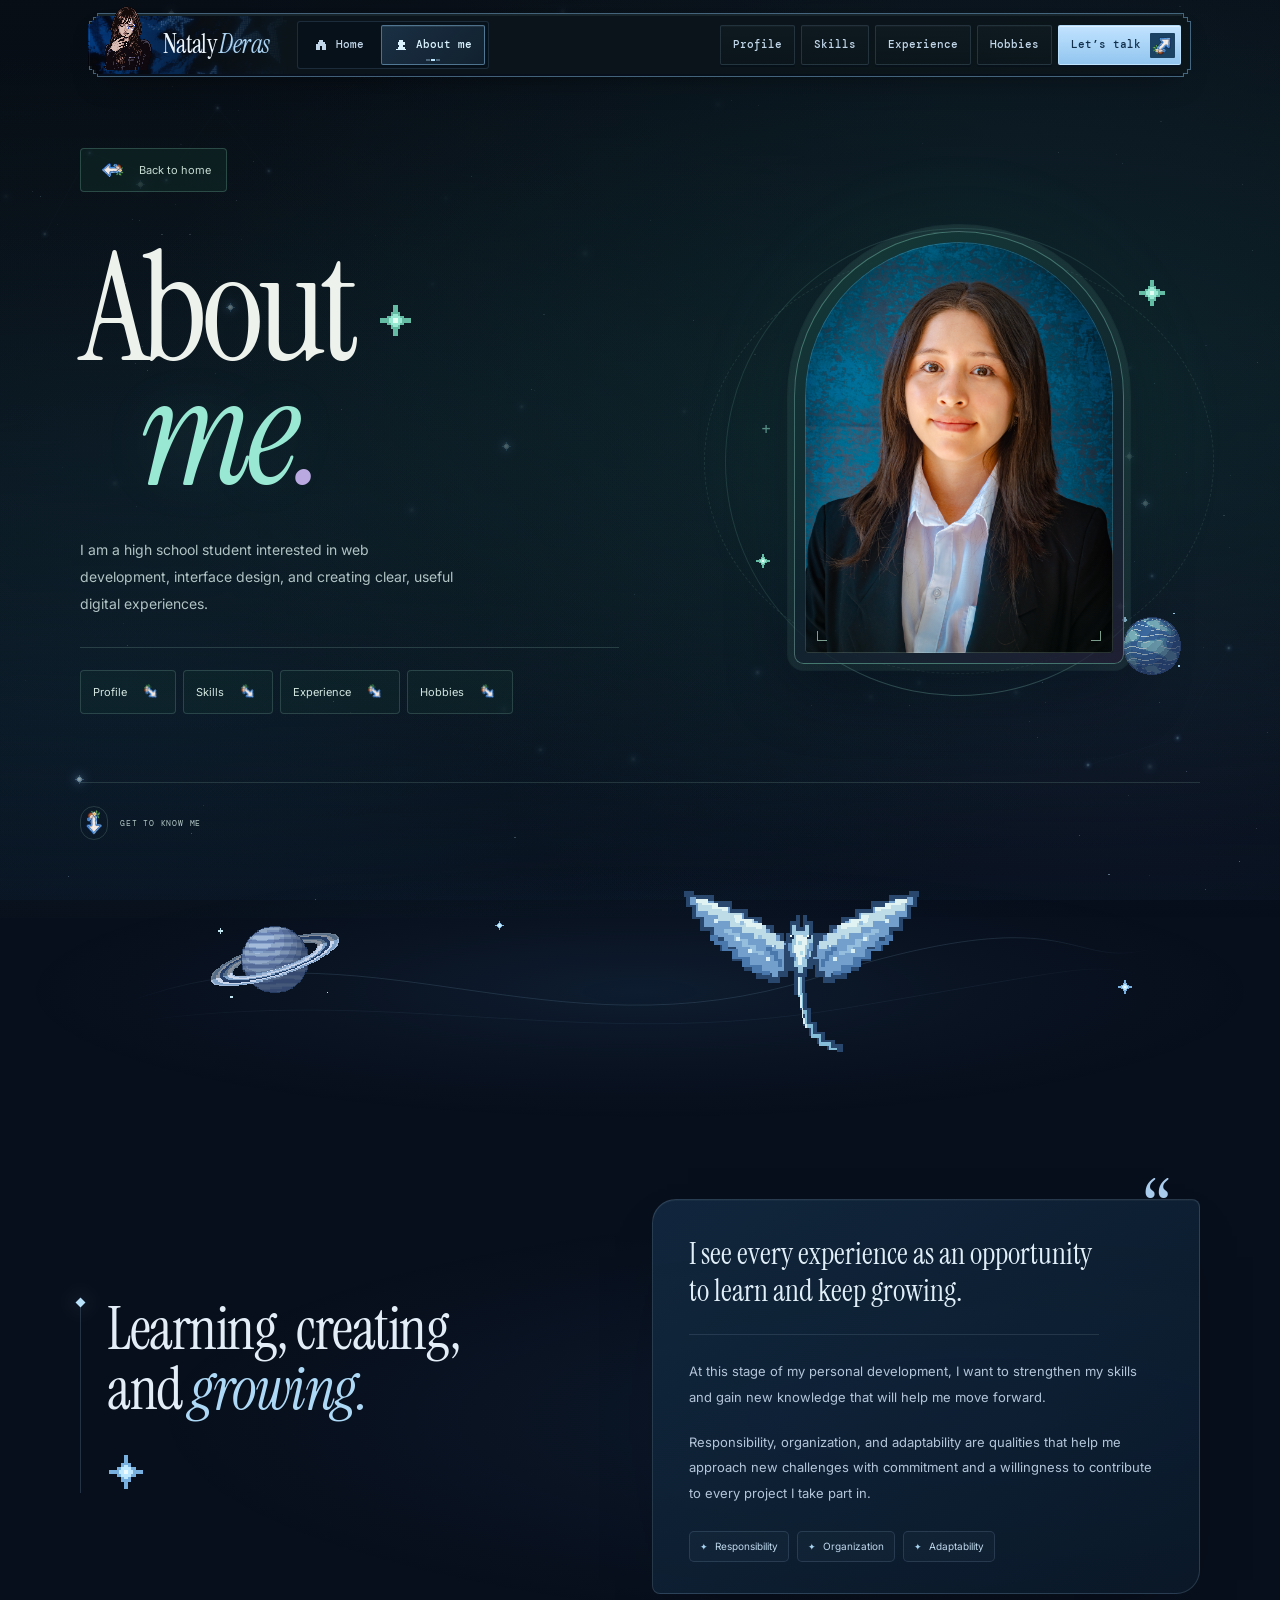
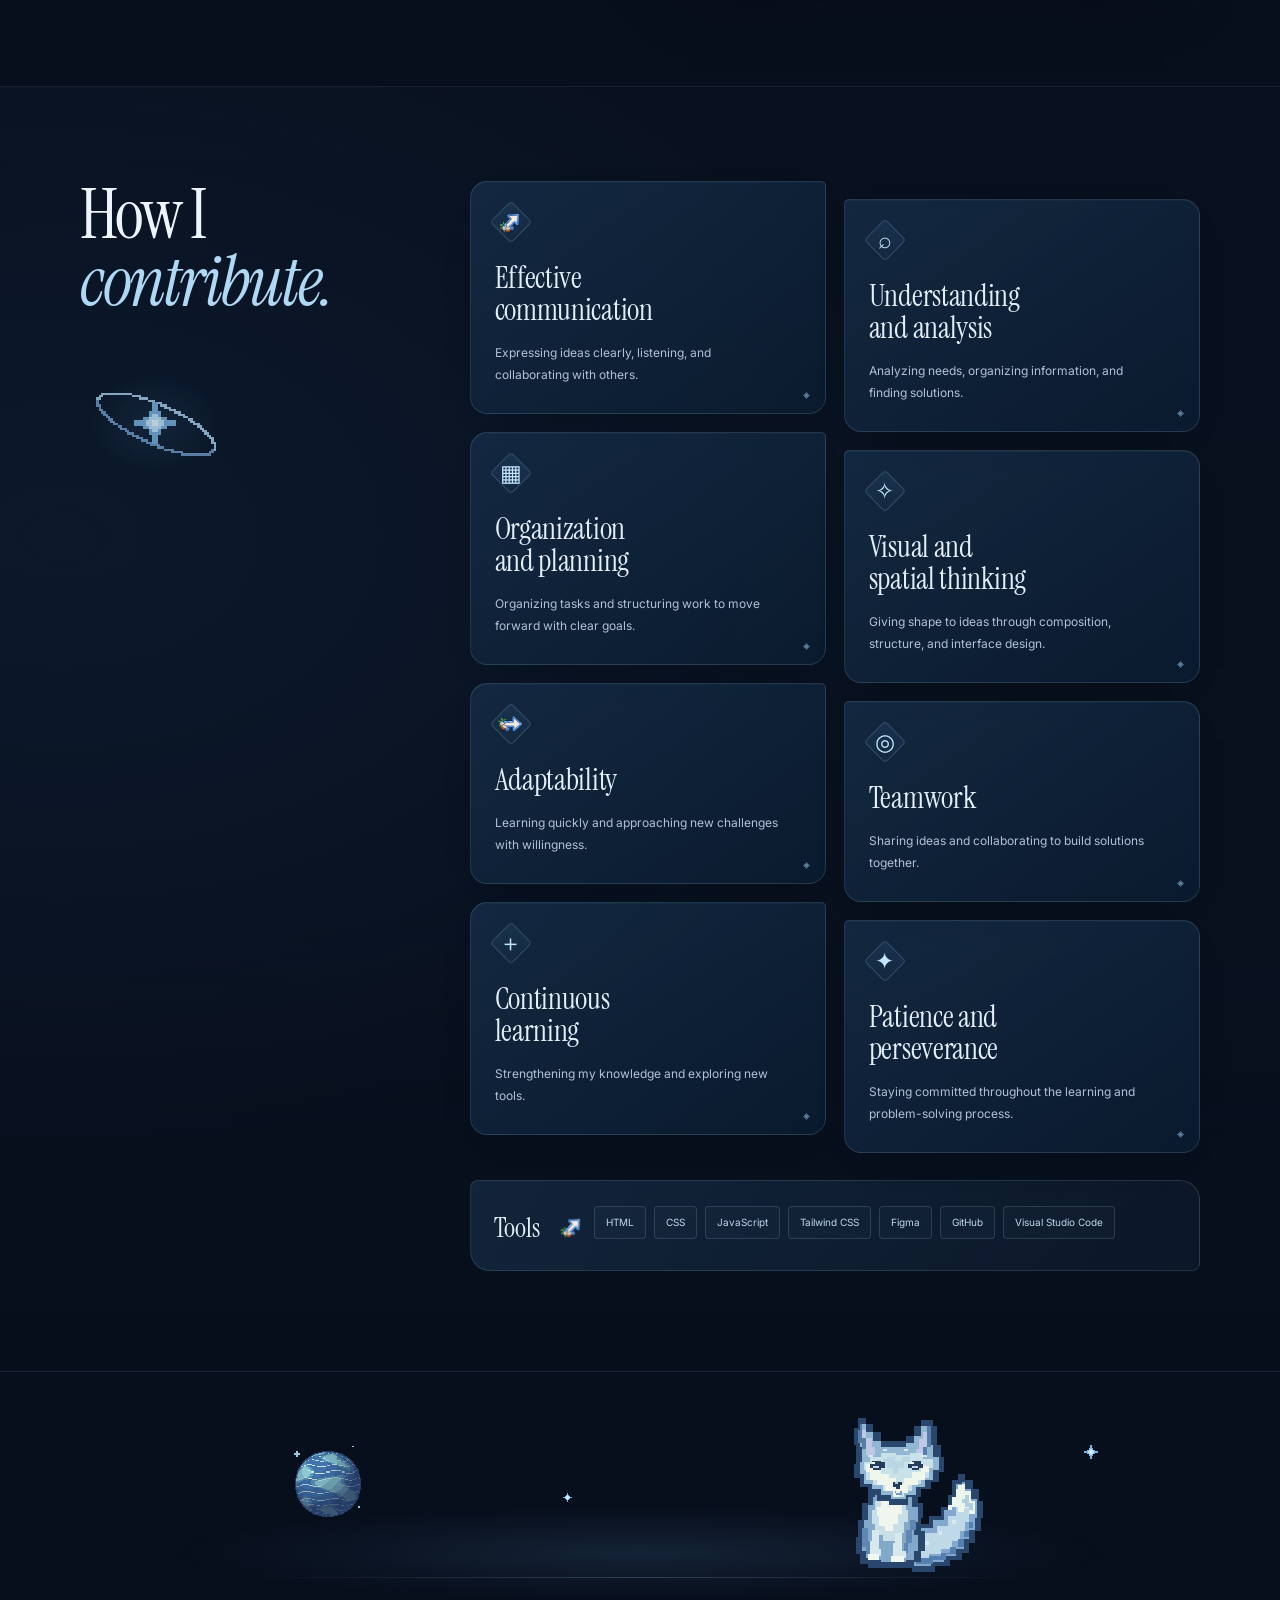
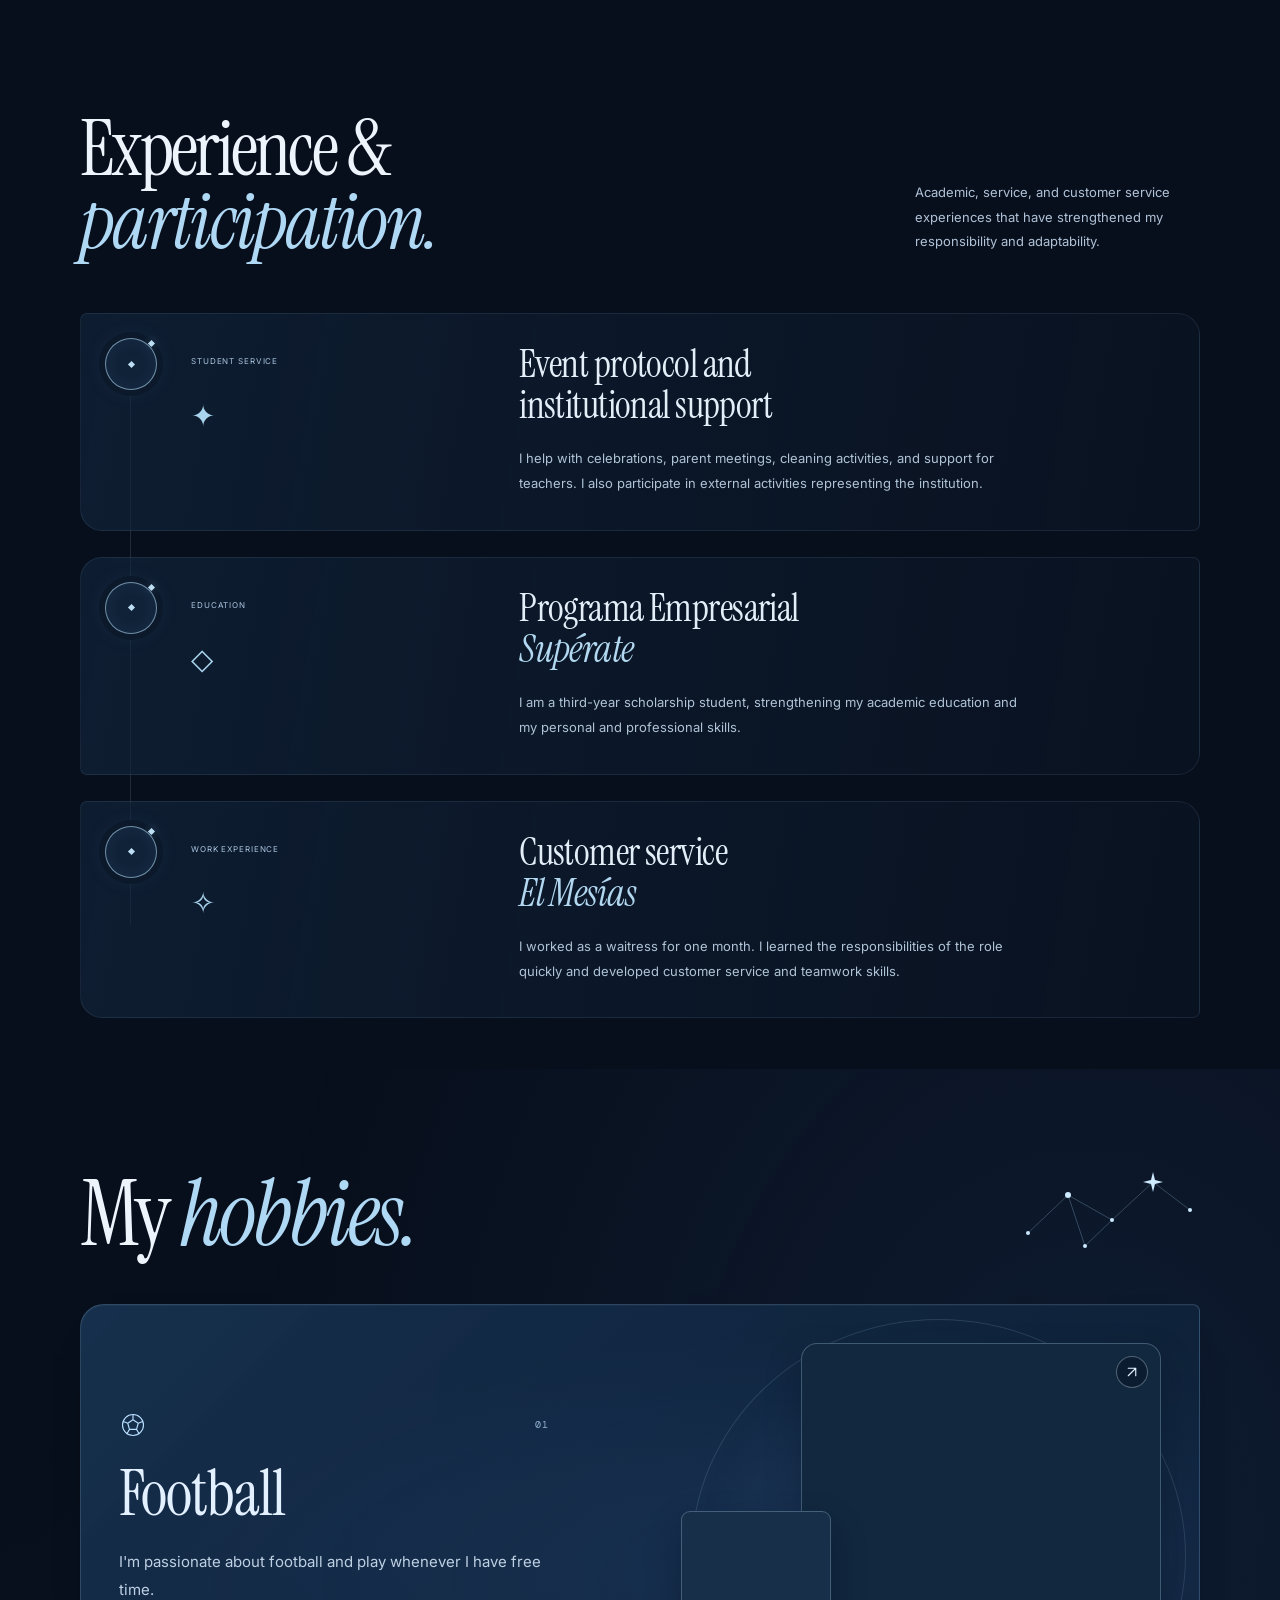
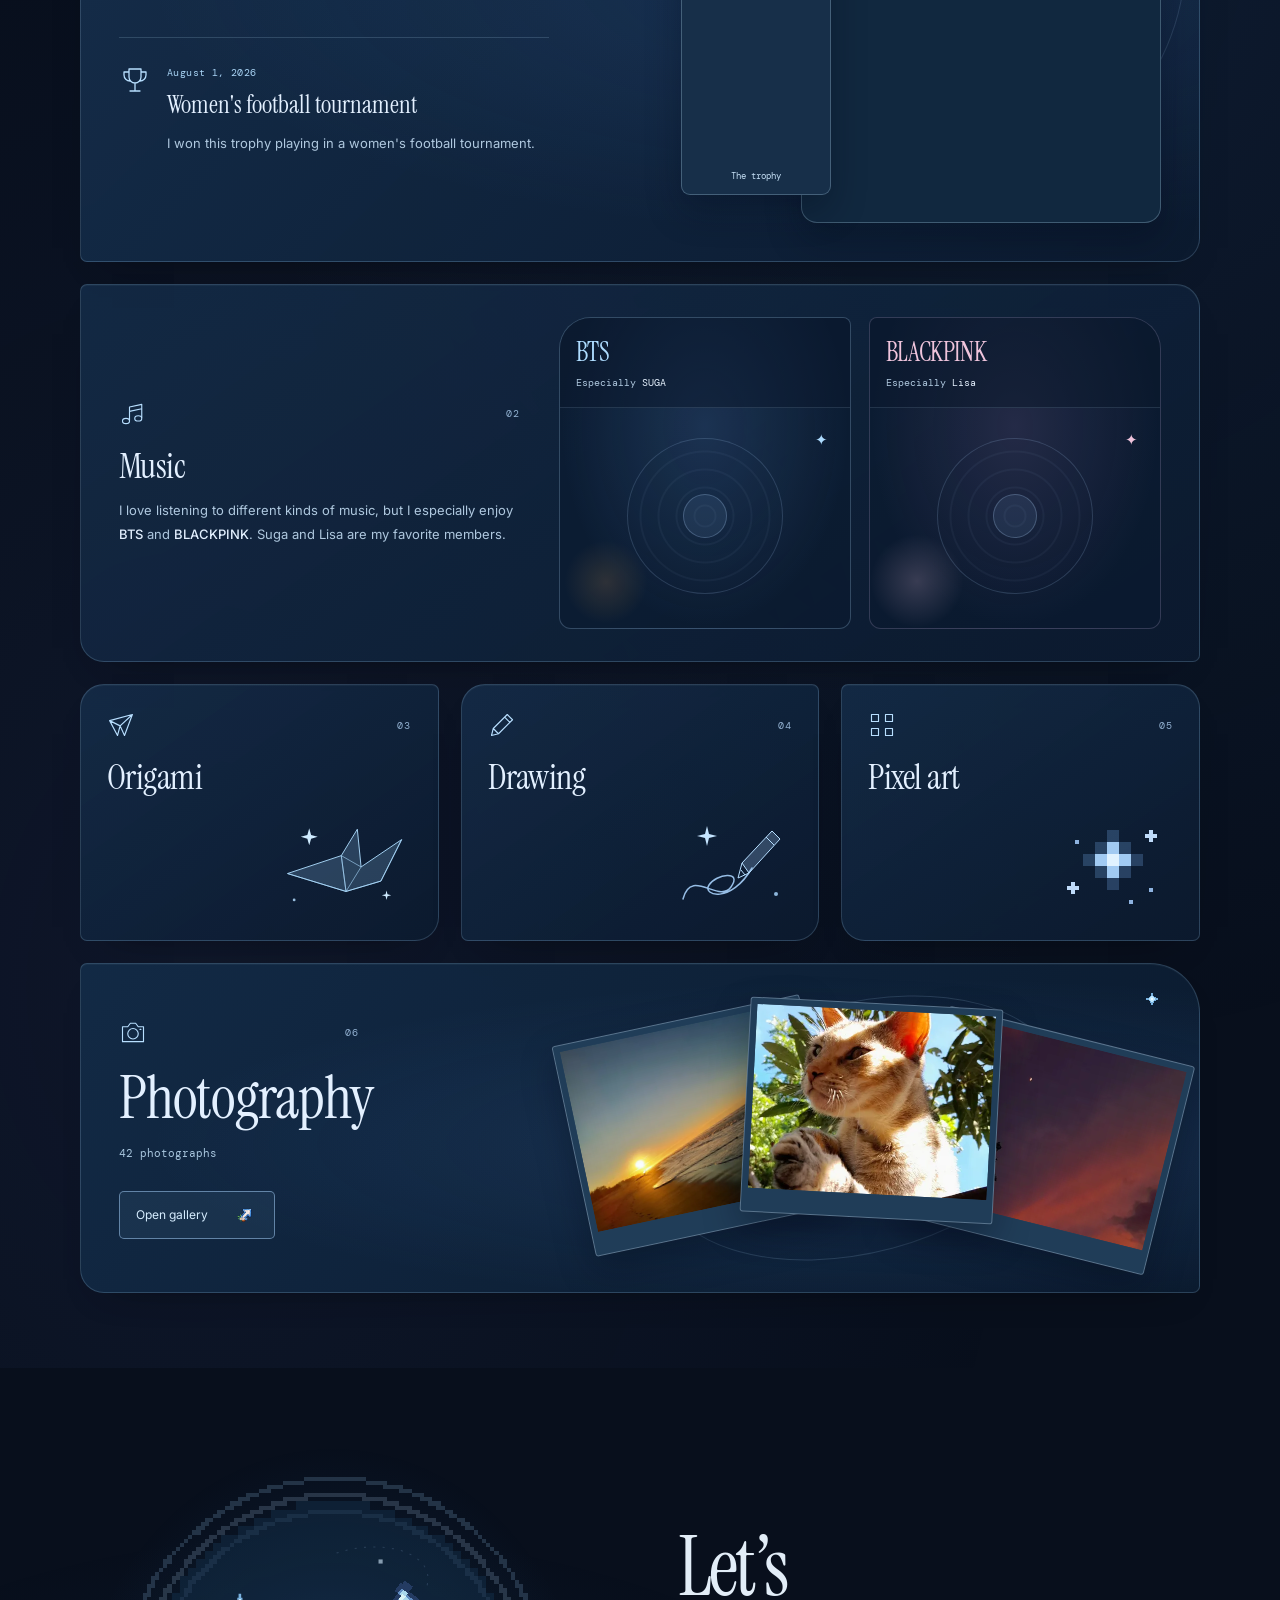
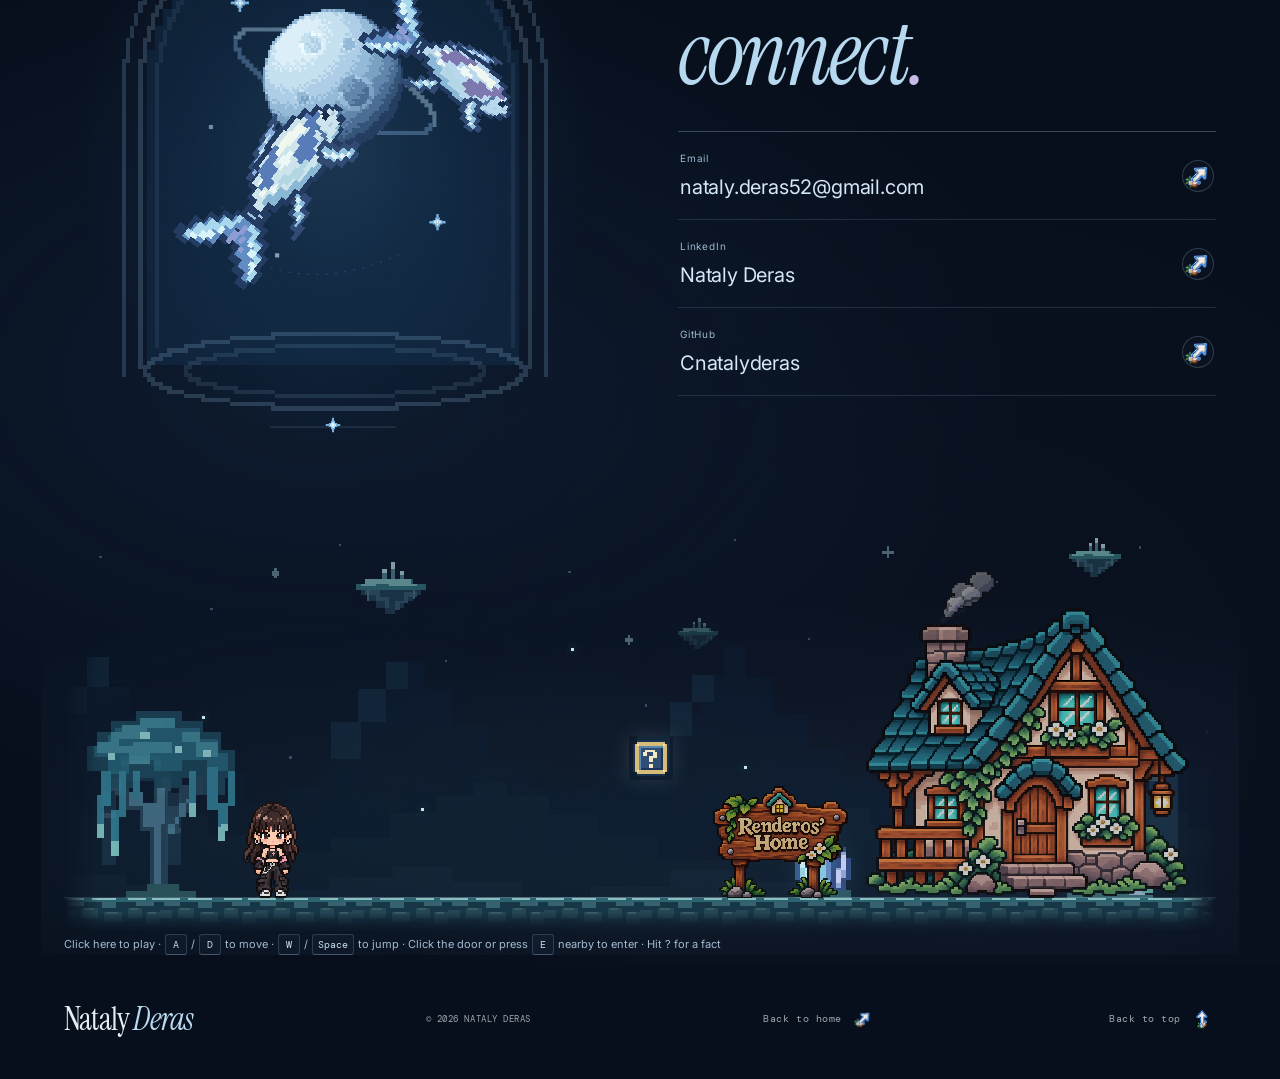
==== commit 3009febf: "LinkedIn added Phone number was replaced" ====
--- a/about.html
+++ b/about.html
@@ -363,7 +363,7 @@
                         <h2 id="contact-title">Let’s <em>connect<span>.</span></em></h2>
                         <div class="contact-paths">
                             <a href="mailto:nataly.deras52@gmail.com" class="contact-path contact-path--email"><span class="contact-path-copy"><span class="contact-path-label">Email</span><span class="contact-path-value">nataly.deras52@<wbr>gmail.com</span></span><span class="contact-path-arrow" aria-hidden="true"><img class="site-arrow site-arrow--ne" src="assets/arrow.png" alt="" aria-hidden="true" width="36" height="36" decoding="async"></span></a>
-                            <a href="tel:+50375925269" class="contact-path"><span class="contact-path-copy"><span class="contact-path-label">Phone</span><span class="contact-path-value">+503 7592 5269</span></span><span class="contact-path-arrow" aria-hidden="true"><img class="site-arrow site-arrow--ne" src="assets/arrow.png" alt="" aria-hidden="true" width="36" height="36" decoding="async"></span></a>
+                            <a href="https://www.linkedin.com/in/nataly-deras-2a364a451/" class="contact-path" target="_blank" rel="noopener noreferrer"><span class="contact-path-copy"><span class="contact-path-label">LinkedIn</span><span class="contact-path-value">Nataly Deras</span></span><span class="contact-path-arrow" aria-hidden="true"><img class="site-arrow site-arrow--ne" src="assets/arrow.png" alt="" aria-hidden="true" width="36" height="36" decoding="async"></span></a>
                             <a href="https://github.com/Cnatalyderas" class="contact-path" target="_blank" rel="noopener noreferrer"><span class="contact-path-copy"><span class="contact-path-label">GitHub</span><span class="contact-path-value">Cnatalyderas</span></span><span class="contact-path-arrow" aria-hidden="true"><img class="site-arrow site-arrow--ne" src="assets/arrow.png" alt="" aria-hidden="true" width="36" height="36" decoding="async"></span></a>
                         </div>
                     </div>
